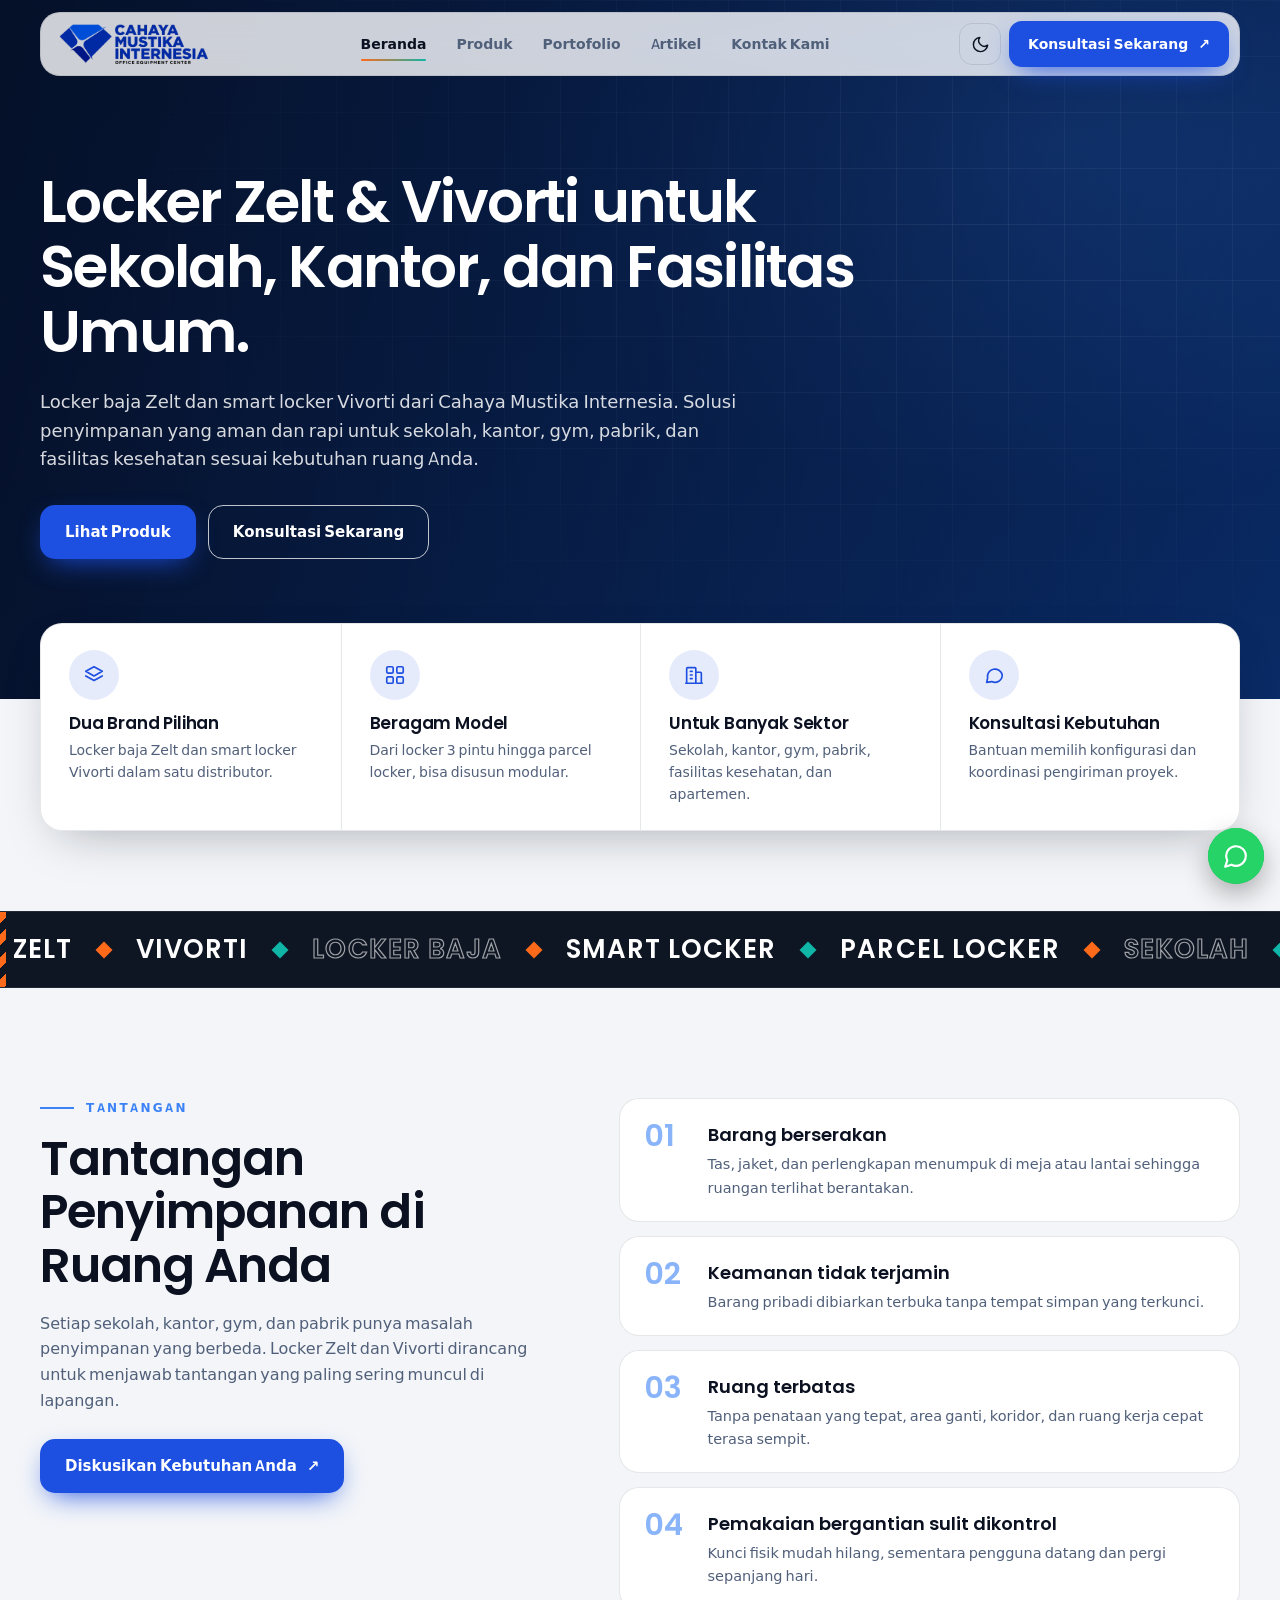
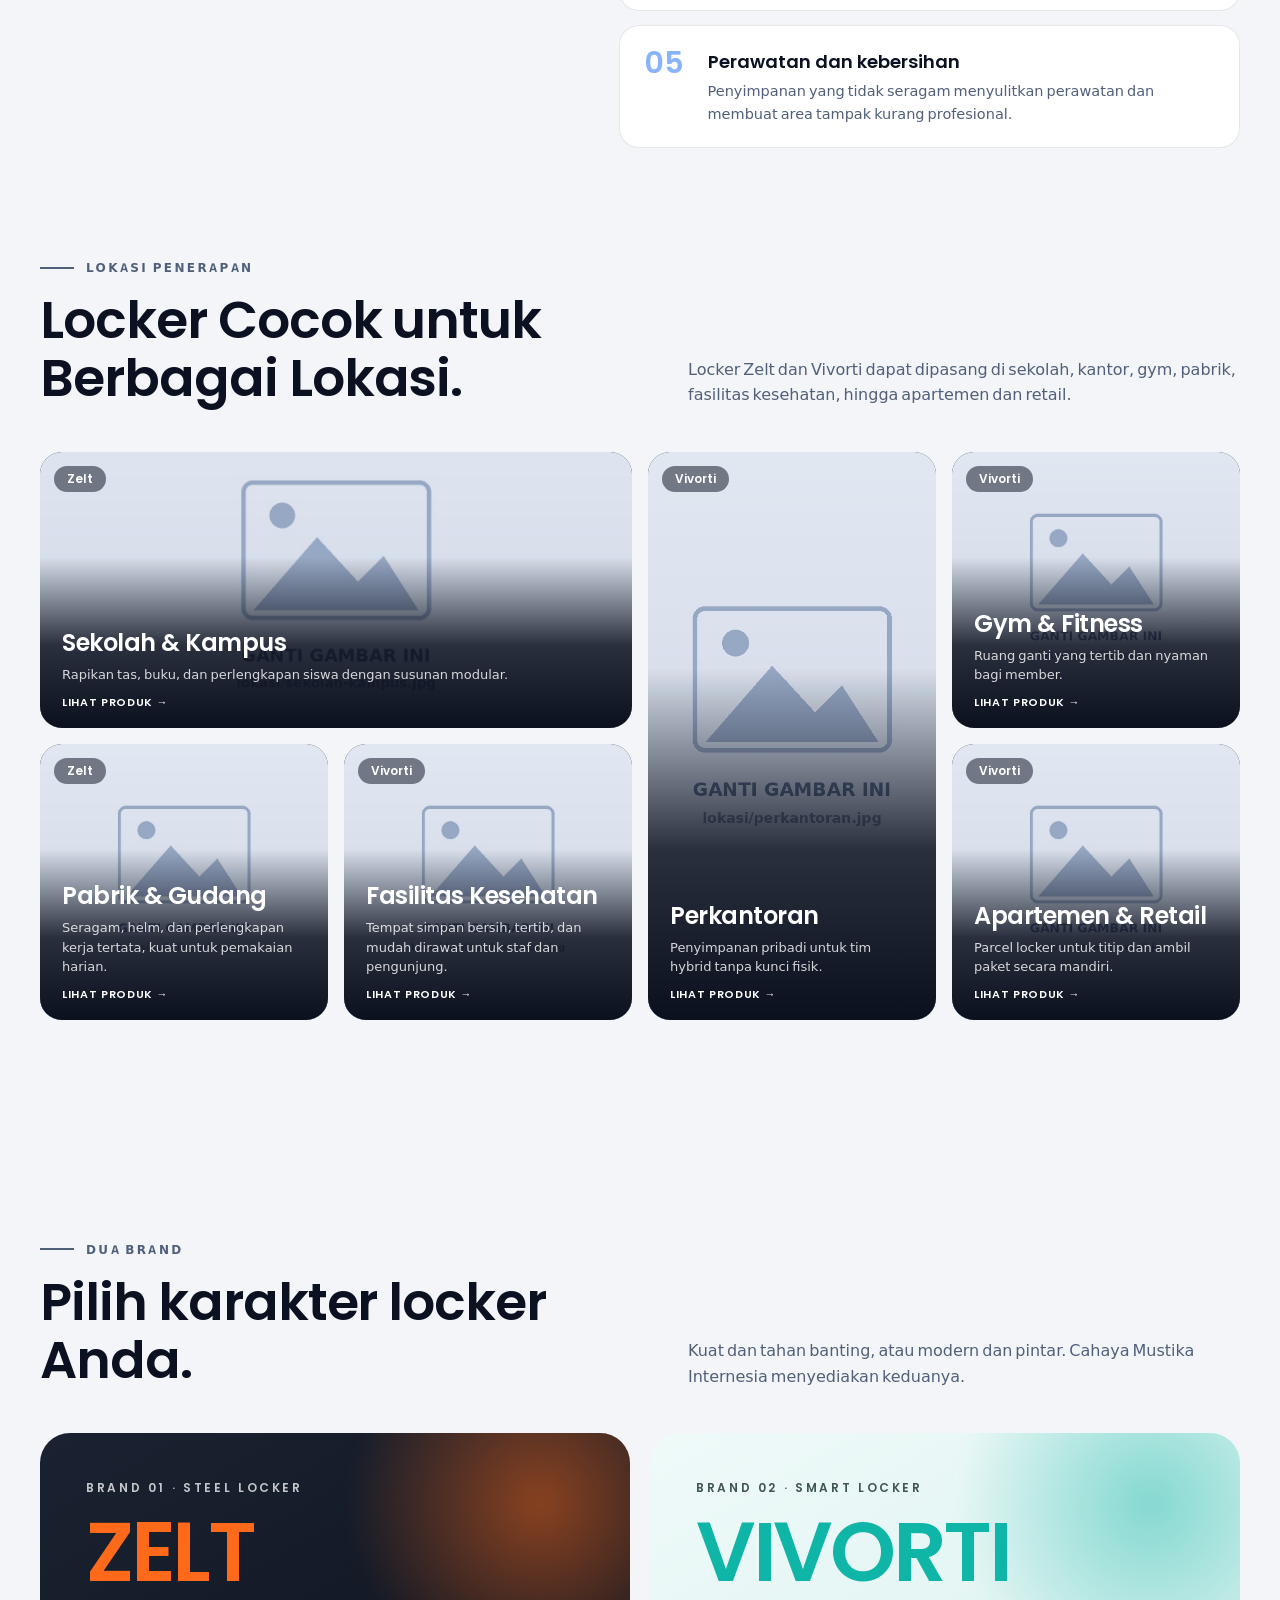
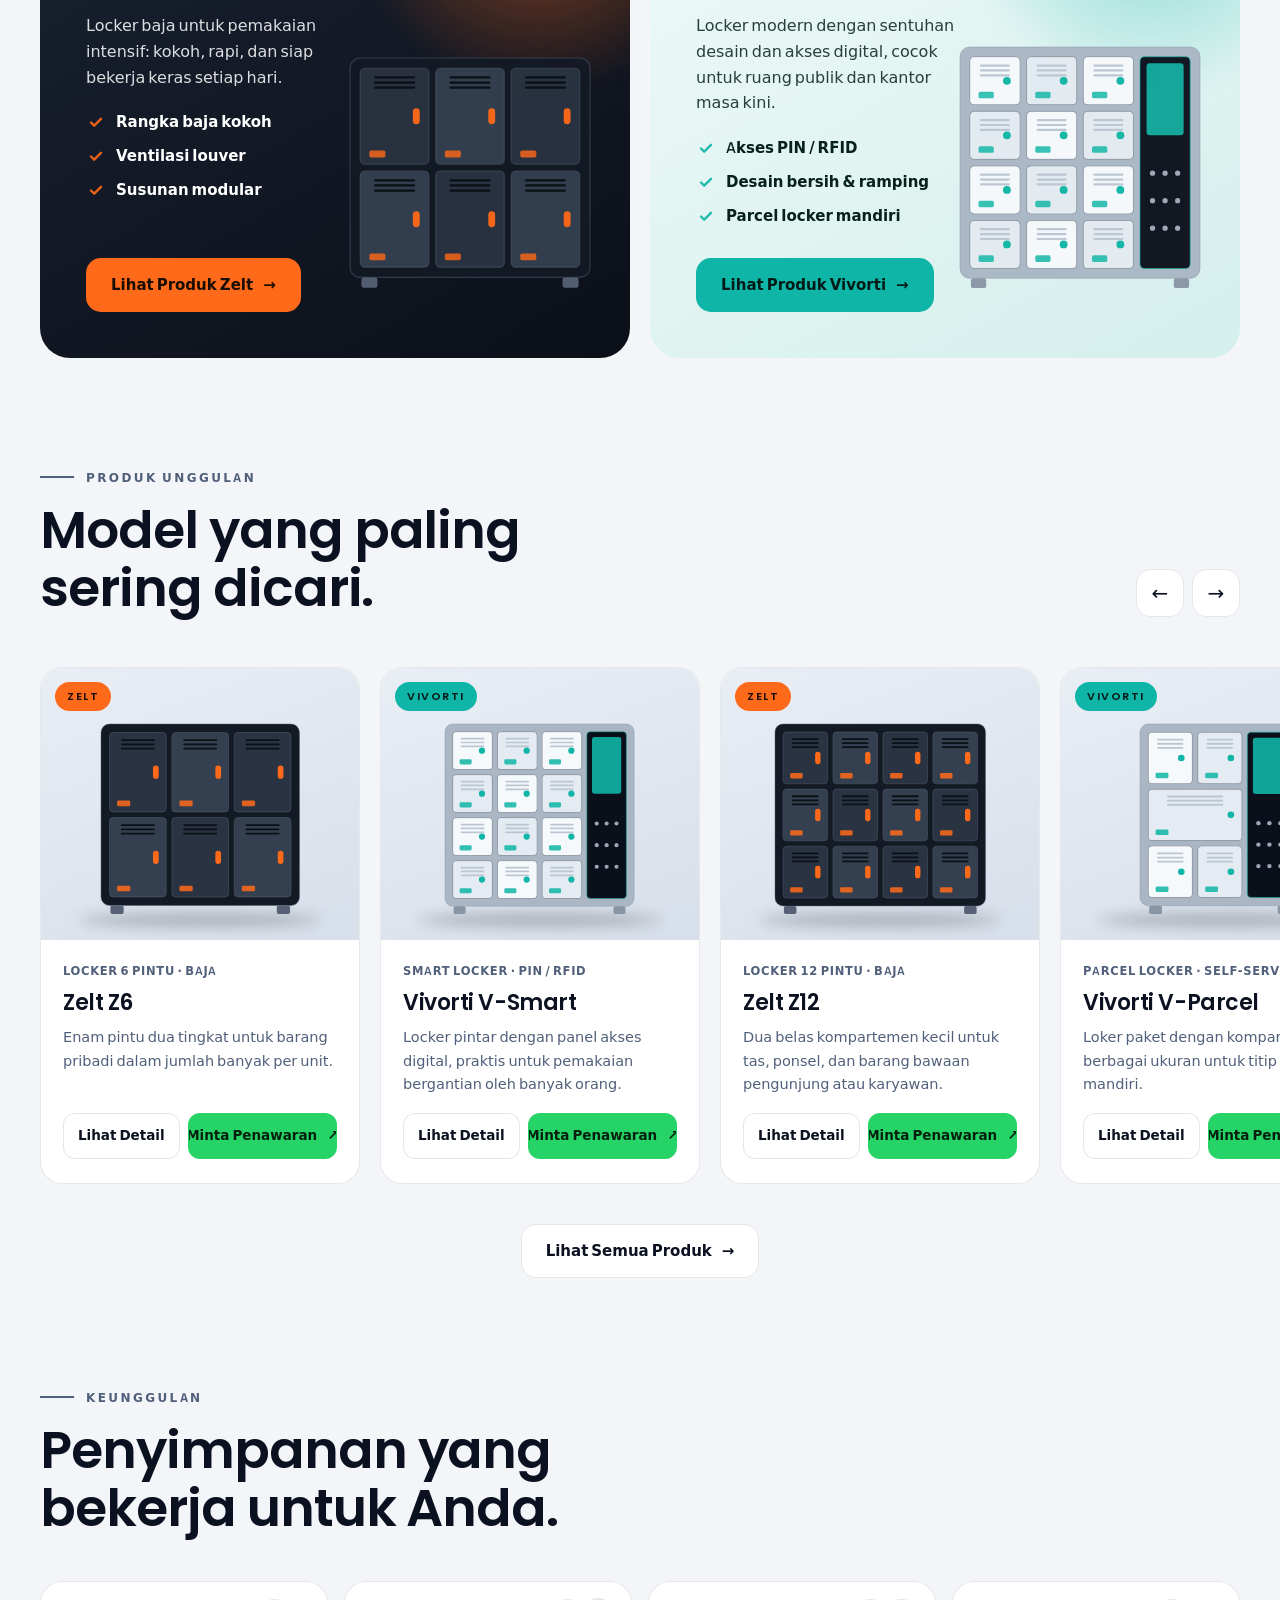
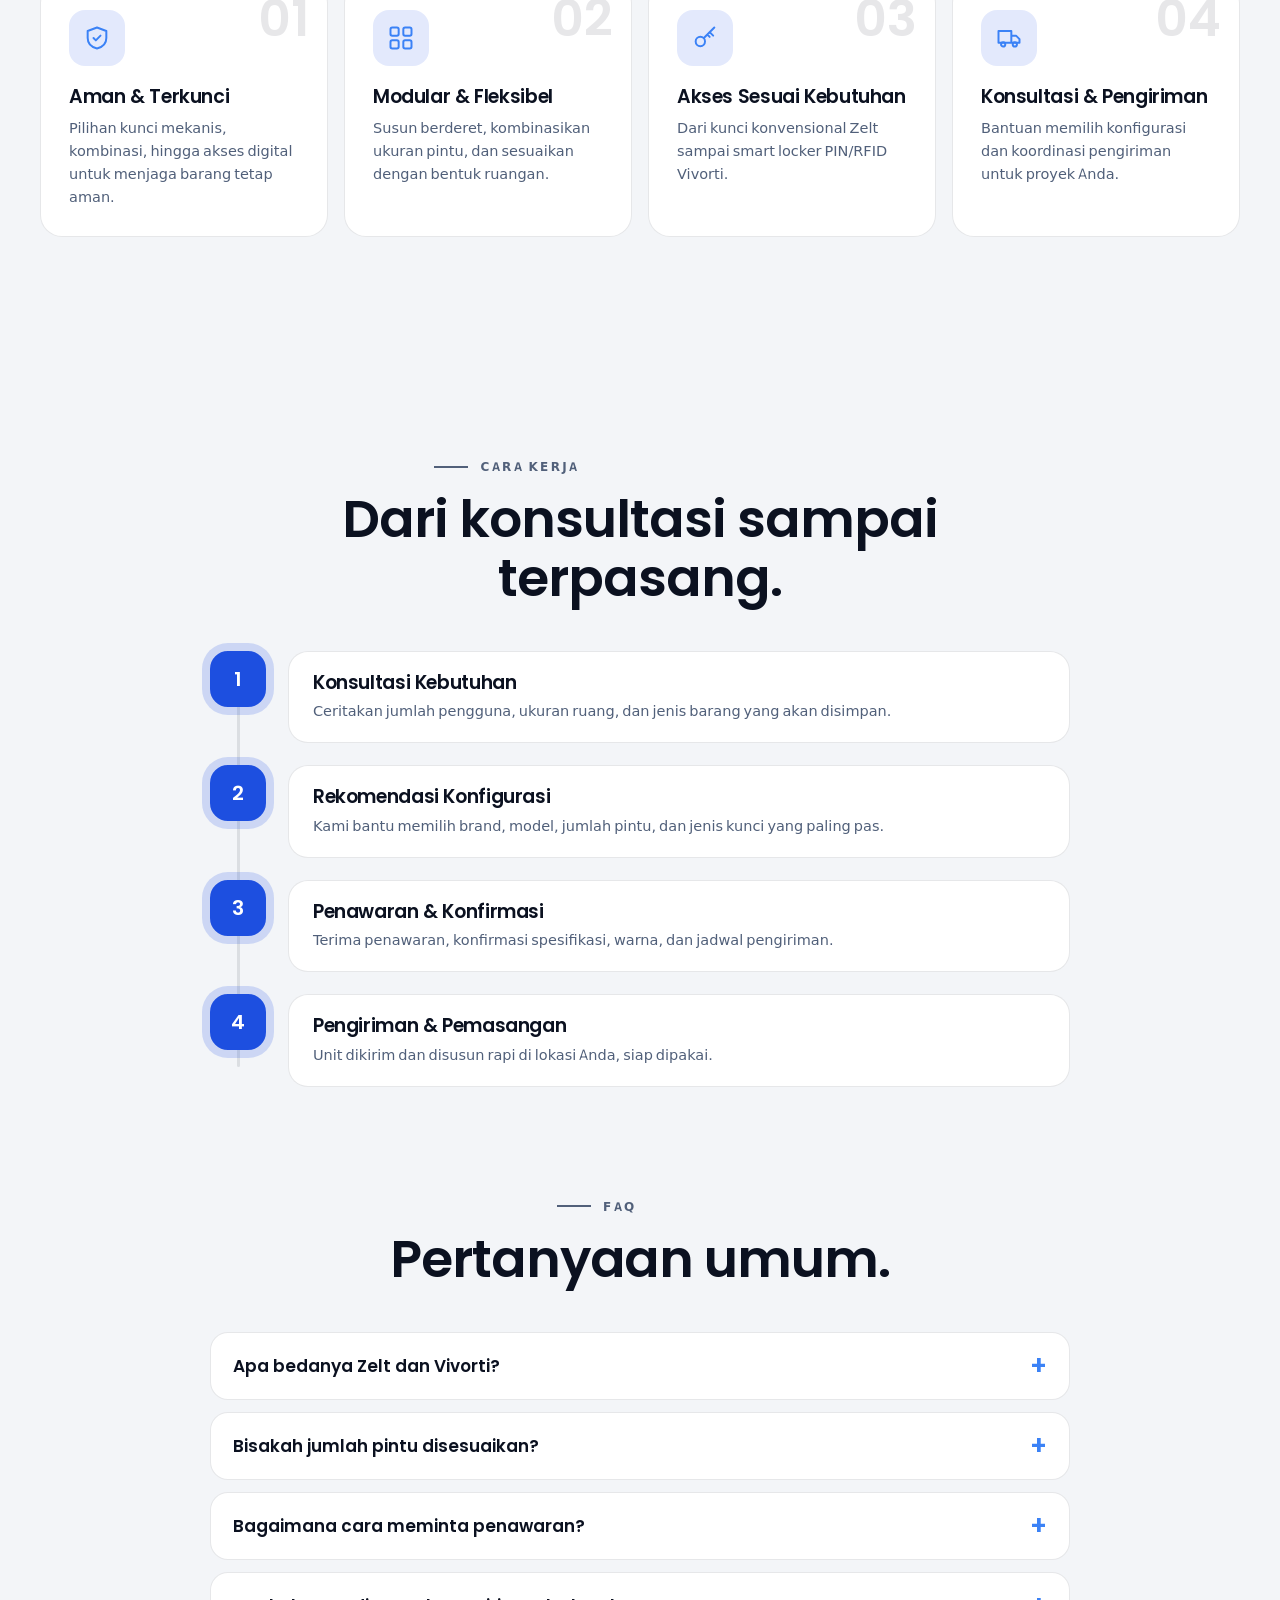
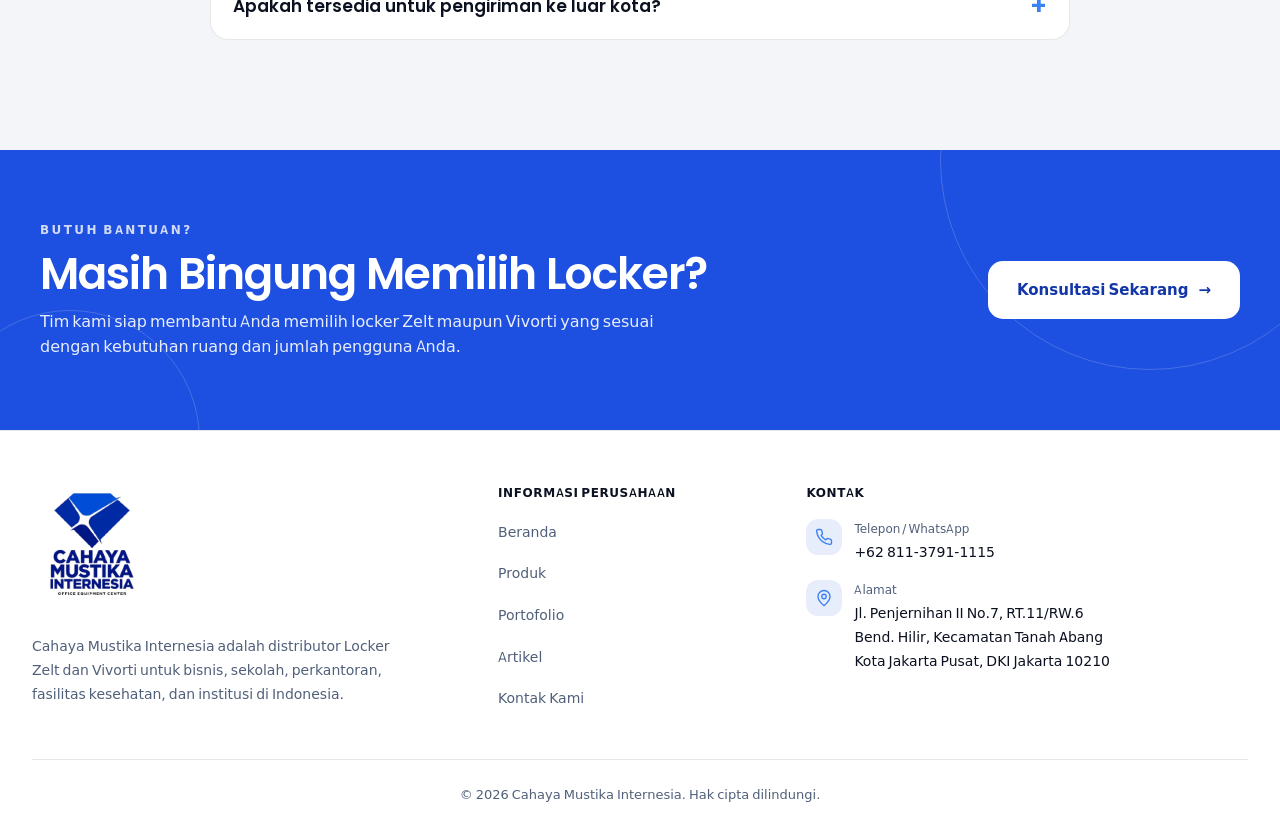
==== index.html @ ae7a49f5 "Upload website Cahaya Mustika Locker" ====
<!doctype html>
<html lang="id" data-theme="light">
<head>
<meta charset="utf-8">
<meta name="viewport" content="width=device-width,initial-scale=1">
<title>Cahaya Mustika Internesia | Locker Zelt & Vivorti</title>
<meta name="description" content="Distributor locker Zelt dan Vivorti: locker baja, smart locker, dan parcel locker untuk sekolah, kantor, gym, pabrik, dan fasilitas kesehatan.">
<meta property="og:title" content="Cahaya Mustika Internesia | Locker Zelt & Vivorti"><meta property="og:description" content="Distributor locker Zelt dan Vivorti: locker baja, smart locker, dan parcel locker untuk sekolah, kantor, gym, pabrik, dan fasilitas kesehatan."><meta property="og:image" content="assets/images/logo-footer.webp">
<link rel="icon" href="assets/images/icon.webp" type="image/webp">
<script>(function(){var d=document.documentElement;d.classList.add("js");try{var t=localStorage.getItem("theme");if(t==="dark")d.dataset.theme="dark"}catch(e){}})()</script>
<link rel="stylesheet" href="assets/css/locker.css">
<script defer src="assets/js/locker.js"></script>
</head>
<body>
<div class="prog" aria-hidden="true"></div>
<div class="cover" aria-hidden="true"><div class="cover-in"><img class="theme-logo-light" src="assets/images/logo-footer.webp" width="320" height="320" alt=""><img class="theme-logo-dark" src="assets/images/logo-footer-dark.webp" width="320" height="320" alt=""><span class="cover-bar"><i></i></span><small>Locker</small></div></div>
<a class="skip" href="#main">Lompat ke konten</a>
<header class="hdr" id="hdr">
 <div class="hdr-in">
  <a class="logo" href="index.html" aria-label="Cahaya Mustika Internesia"><img class="l-light" src="assets/images/logo-cahaya-mustika.webp" width="800" height="215" alt="Cahaya Mustika Internesia"><img class="l-dark" src="assets/images/putih-logo.webp" width="800" height="215" alt="Cahaya Mustika Internesia"></a>
  <nav class="nav" aria-label="Navigasi utama"><a href="index.html" aria-current=page>Beranda</a><a href="pages/produk.html">Produk</a><a href="pages/portofolio.html">Portofolio</a><a href="pages/artikel.html">Artikel</a><a href="pages/kontak.html">Kontak Kami</a></nav>
  <div class="hdr-act">
   <button class="theme" id="theme" type="button" aria-label="Ganti tema"><svg class="moon" viewBox="0 0 24 24" fill="none" stroke="currentColor" stroke-width="1.8" stroke-linecap="round" stroke-linejoin="round"><path d="M21 12.8A9 9 0 1111.2 3a7 7 0 009.8 9.8z"/></svg><svg class="sun" viewBox="0 0 24 24" fill="none" stroke="currentColor" stroke-width="1.8" stroke-linecap="round" stroke-linejoin="round"><circle cx="12" cy="12" r="4"/><path d="M12 2v2M12 20v2M4.9 4.9l1.4 1.4M17.7 17.7l1.4 1.4M2 12h2M20 12h2M4.9 19.1l1.4-1.4M17.7 6.3l1.4-1.4"/></svg></button>
   <a class="btn btn-primary btn-sm" href="https://wa.me/6281137911115?text=Halo%20Cahaya%20Mustika%20Internesia%2C%20saya%20ingin%20konsultasi%20mengenai%20locker." target="_blank" rel="noopener noreferrer">Konsultasi Sekarang <span class="arr">↗</span></a>
   <button class="burger" id="burger" type="button" aria-label="Menu" aria-expanded="false" aria-controls="mnav"><span></span><span></span></button>
  </div>
 </div>
 <nav class="mnav" id="mnav" aria-label="Navigasi seluler"><a href="index.html" aria-current=page>Beranda</a><a href="pages/produk.html">Produk</a><a href="pages/portofolio.html">Portofolio</a><a href="pages/artikel.html">Artikel</a><a href="pages/kontak.html">Kontak Kami</a></nav>
</header>
<main id="main">

<section class="hx"><div class="wrap hx-grid">
 <div class="hx-copy">
  <h1 class="rv">Locker Zelt &amp; Vivorti untuk Sekolah, Kantor, dan Fasilitas Umum.</h1>
  <p class="hx-lead rv" style="--d:.1s">Locker baja Zelt dan smart locker Vivorti dari Cahaya Mustika Internesia. Solusi penyimpanan yang aman dan rapi untuk sekolah, kantor, gym, pabrik, dan fasilitas kesehatan sesuai kebutuhan ruang Anda.</p>
  <div class="hx-cta rv" style="--d:.2s"><a class="btn btn-primary" href="pages/produk.html">Lihat Produk</a><a class="btn btn-ghost" href="https://wa.me/6281137911115?text=Halo%20Cahaya%20Mustika%20Internesia%2C%20saya%20ingin%20konsultasi%20mengenai%20locker." target="_blank" rel="noopener noreferrer">Konsultasi Sekarang</a></div>
 </div>
 </div></section>
<section class="hx-feat" aria-label="Keunggulan singkat"><div class="wrap"><div class="hx-card"><div class="hx-f rv" style="--d:0.00s"><span class="hx-ic"><svg viewBox="0 0 24 24" aria-hidden="true" fill="none" stroke="currentColor" stroke-width="1.8" stroke-linecap="round" stroke-linejoin="round"><path d="M12 3l9 5-9 5-9-5z"/><path d="M3 13l9 5 9-5"/></svg></span><div><h3>Dua Brand Pilihan</h3><p>Locker baja Zelt dan smart locker Vivorti dalam satu distributor.</p></div></div><div class="hx-f rv" style="--d:0.07s"><span class="hx-ic"><svg viewBox="0 0 24 24" aria-hidden="true" fill="none" stroke="currentColor" stroke-width="1.8" stroke-linecap="round" stroke-linejoin="round"><rect x="3" y="3" width="7" height="7" rx="1.5"/><rect x="14" y="3" width="7" height="7" rx="1.5"/><rect x="3" y="14" width="7" height="7" rx="1.5"/><rect x="14" y="14" width="7" height="7" rx="1.5"/></svg></span><div><h3>Beragam Model</h3><p>Dari locker 3 pintu hingga parcel locker, bisa disusun modular.</p></div></div><div class="hx-f rv" style="--d:0.14s"><span class="hx-ic"><svg viewBox="0 0 24 24" aria-hidden="true" fill="none" stroke="currentColor" stroke-width="1.8" stroke-linecap="round" stroke-linejoin="round"><path d="M4 21V5a1 1 0 011-1h8a1 1 0 011 1v16M14 9h5a1 1 0 011 1v11M3 21h18M8 8h2M8 12h2M8 16h2"/></svg></span><div><h3>Untuk Banyak Sektor</h3><p>Sekolah, kantor, gym, pabrik, fasilitas kesehatan, dan apartemen.</p></div></div><div class="hx-f rv" style="--d:0.21s"><span class="hx-ic"><svg viewBox="0 0 24 24" aria-hidden="true" fill="none" stroke="currentColor" stroke-width="1.8" stroke-linecap="round" stroke-linejoin="round"><path d="M21 12a8 8 0 01-11.5 7.2L4 20l1-4.5A8 8 0 1121 12z"/></svg></span><div><h3>Konsultasi Kebutuhan</h3><p>Bantuan memilih konfigurasi dan koordinasi pengiriman proyek.</p></div></div></div></div></section>

<div class="marq" aria-hidden="true"><div class="marq-track"><span class="">Zelt</span><span class="">Vivorti</span><span class="o">Locker Baja</span><span class="">Smart Locker</span><span class="">Parcel Locker</span><span class="o">Sekolah</span><span class="">Perkantoran</span><span class="">Gym</span><span class="o">Pabrik</span><span class="">Zelt</span><span class="">Vivorti</span><span class="o">Locker Baja</span><span class="">Smart Locker</span><span class="">Parcel Locker</span><span class="o">Sekolah</span><span class="">Perkantoran</span><span class="">Gym</span><span class="o">Pabrik</span></div></div>

<section class="sec chal"><div class="wrap chal-grid"><div class="chal-l"><p class="eyebrow rv">Tantangan</p><h2 class="rv" style="--d:.08s">Tantangan Penyimpanan di Ruang Anda</h2><p class="rv" style="--d:.16s">Setiap sekolah, kantor, gym, dan pabrik punya masalah penyimpanan yang berbeda. Locker Zelt dan Vivorti dirancang untuk menjawab tantangan yang paling sering muncul di lapangan.</p><a class="btn btn-primary rv" style="--d:.24s;margin-top:26px" href="https://wa.me/6281137911115?text=Halo%20Cahaya%20Mustika%20Internesia%2C%20saya%20ingin%20konsultasi%20solusi%20penyimpanan%20locker." target="_blank" rel="noopener noreferrer">Diskusikan Kebutuhan Anda <span class="arr">↗</span></a></div><ul class="chal-list"><li class="rv" style="--d:0.00s"><span class="cn">01</span><div><b>Barang berserakan</b><p>Tas, jaket, dan perlengkapan menumpuk di meja atau lantai sehingga ruangan terlihat berantakan.</p></div></li><li class="rv" style="--d:0.07s"><span class="cn">02</span><div><b>Keamanan tidak terjamin</b><p>Barang pribadi dibiarkan terbuka tanpa tempat simpan yang terkunci.</p></div></li><li class="rv" style="--d:0.14s"><span class="cn">03</span><div><b>Ruang terbatas</b><p>Tanpa penataan yang tepat, area ganti, koridor, dan ruang kerja cepat terasa sempit.</p></div></li><li class="rv" style="--d:0.21s"><span class="cn">04</span><div><b>Pemakaian bergantian sulit dikontrol</b><p>Kunci fisik mudah hilang, sementara pengguna datang dan pergi sepanjang hari.</p></div></li><li class="rv" style="--d:0.28s"><span class="cn">05</span><div><b>Perawatan dan kebersihan</b><p>Penyimpanan yang tidak seragam menyulitkan perawatan dan membuat area tampak kurang profesional.</p></div></li></ul></div></section>

<section class="sec" style="padding-top:0"><div class="wrap"><div class="sec-h"><div><p class="eyebrow rv">Lokasi Penerapan</p><h2 class="rv" style="--d:.08s">Locker Cocok untuk Berbagai Lokasi.</h2></div><p class="rv" style="--d:.16s">Locker Zelt dan Vivorti dapat dipasang di sekolah, kantor, gym, pabrik, fasilitas kesehatan, hingga apartemen dan retail.</p></div><div class="loc-grid"><a class="loc z rv" style="--d:0.00s" href="pages/produk.html?brand=zelt"><img class="loc-img" src="assets/images/lokasi/sekolah-kampus.jpg" alt="Sekolah &amp; Kampus" width="1200" height="800" loading="lazy"><span class="loc-tag">Zelt</span><div class="loc-body"><h3>Sekolah &amp; Kampus</h3><p>Rapikan tas, buku, dan perlengkapan siswa dengan susunan modular.</p><span class="loc-more">Lihat produk <span class="arr">→</span></span></div></a><a class="loc v rv" style="--d:0.06s" href="pages/produk.html?brand=viv"><img class="loc-img" src="assets/images/lokasi/perkantoran.jpg" alt="Perkantoran" width="800" height="1100" loading="lazy"><span class="loc-tag">Vivorti</span><div class="loc-body"><h3>Perkantoran</h3><p>Penyimpanan pribadi untuk tim hybrid tanpa kunci fisik.</p><span class="loc-more">Lihat produk <span class="arr">→</span></span></div></a><a class="loc v rv" style="--d:0.12s" href="pages/produk.html?brand=viv"><img class="loc-img" src="assets/images/lokasi/gym-fitness.jpg" alt="Gym &amp; Fitness" width="1200" height="800" loading="lazy"><span class="loc-tag">Vivorti</span><div class="loc-body"><h3>Gym &amp; Fitness</h3><p>Ruang ganti yang tertib dan nyaman bagi member.</p><span class="loc-more">Lihat produk <span class="arr">→</span></span></div></a><a class="loc z rv" style="--d:0.18s" href="pages/produk.html?brand=zelt"><img class="loc-img" src="assets/images/lokasi/pabrik-gudang.jpg" alt="Pabrik &amp; Gudang" width="1200" height="800" loading="lazy"><span class="loc-tag">Zelt</span><div class="loc-body"><h3>Pabrik &amp; Gudang</h3><p>Seragam, helm, dan perlengkapan kerja tertata, kuat untuk pemakaian harian.</p><span class="loc-more">Lihat produk <span class="arr">→</span></span></div></a><a class="loc v rv" style="--d:0.24s" href="pages/produk.html?brand=viv"><img class="loc-img" src="assets/images/lokasi/fasilitas-kesehatan.jpg" alt="Fasilitas Kesehatan" width="1200" height="800" loading="lazy"><span class="loc-tag">Vivorti</span><div class="loc-body"><h3>Fasilitas Kesehatan</h3><p>Tempat simpan bersih, tertib, dan mudah dirawat untuk staf dan pengunjung.</p><span class="loc-more">Lihat produk <span class="arr">→</span></span></div></a><a class="loc v rv" style="--d:0.30s" href="pages/produk.html?brand=viv"><img class="loc-img" src="assets/images/lokasi/apartemen-retail.jpg" alt="Apartemen &amp; Retail" width="1200" height="800" loading="lazy"><span class="loc-tag">Vivorti</span><div class="loc-body"><h3>Apartemen &amp; Retail</h3><p>Parcel locker untuk titip dan ambil paket secara mandiri.</p><span class="loc-more">Lihat produk <span class="arr">→</span></span></div></a></div></div></section>

<section class="sec"><div class="wrap">
 <div class="sec-h"><div><p class="eyebrow rv">Dua Brand</p><h2 class="rv" style="--d:.08s">Pilih karakter locker Anda.</h2></div><p class="rv" style="--d:.16s">Kuat dan tahan banting, atau modern dan pintar. Cahaya Mustika Internesia menyediakan keduanya.</p></div>
 <div class="duel">
  <article class="bp z rv l"><div><p class="tag">Brand 01 · Steel Locker</p><h3>ZELT</h3><p>Locker baja untuk pemakaian intensif: kokoh, rapi, dan siap bekerja keras setiap hari.</p><ul><li>Rangka baja kokoh</li><li>Ventilasi louver</li><li>Susunan modular</li></ul></div><div class="bp-art art"><svg viewBox="0 0 210 201" xmlns="http://www.w3.org/2000/svg" role="img" aria-label="Ilustrasi locker zelt"><rect x="0" y="0" width="210" height="192" rx="9" fill="#141a24" stroke="#566176" stroke-opacity=".5"/><rect x="10" y="192" width="14" height="9" rx="2" fill="#566176"/><rect x="186" y="192" width="14" height="9" rx="2" fill="#566176"/><rect x="9" y="9" width="60" height="84" rx="4" fill="#06090f"/><rect x="13" y="46.800000000000004" width="52" height="2" fill="#1c2638"/><rect x="75" y="9" width="60" height="84" rx="4" fill="#06090f"/><rect x="79" y="46.800000000000004" width="52" height="2" fill="#1c2638"/><rect x="141" y="9" width="60" height="84" rx="4" fill="#06090f"/><rect x="145" y="46.800000000000004" width="52" height="2" fill="#1c2638"/><rect x="9" y="99" width="60" height="84" rx="4" fill="#06090f"/><rect x="13" y="136.8" width="52" height="2" fill="#1c2638"/><rect x="75" y="99" width="60" height="84" rx="4" fill="#06090f"/><rect x="79" y="136.8" width="52" height="2" fill="#1c2638"/><rect x="141" y="99" width="60" height="84" rx="4" fill="#06090f"/><rect x="145" y="136.8" width="52" height="2" fill="#1c2638"/><g class="dr" style="transition-delay:0.00s"><rect x="9" y="9" width="60" height="84" rx="4" fill="#2a3341" stroke="#566176" stroke-opacity=".55"/><rect x="21.0" y="16.0" width="36.0" height="2" rx="1" fill="#0b0f16"/><rect x="21.0" y="20.5" width="36.0" height="2" rx="1" fill="#0b0f16"/><rect x="21.0" y="25.0" width="36.0" height="2" rx="1" fill="#0b0f16"/><rect x="55.0" y="44.0" width="6" height="14" rx="3" fill="#ff6a1a"/><rect x="17.0" y="81.0" width="14" height="6" rx="1.5" fill="#ff6a1a" opacity=".85"/></g><g class="dr" style="transition-delay:0.05s"><rect x="75" y="9" width="60" height="84" rx="4" fill="#34404f" stroke="#566176" stroke-opacity=".55"/><rect x="87.0" y="16.0" width="36.0" height="2" rx="1" fill="#0b0f16"/><rect x="87.0" y="20.5" width="36.0" height="2" rx="1" fill="#0b0f16"/><rect x="87.0" y="25.0" width="36.0" height="2" rx="1" fill="#0b0f16"/><rect x="121.0" y="44.0" width="6" height="14" rx="3" fill="#ff6a1a"/><rect x="83.0" y="81.0" width="14" height="6" rx="1.5" fill="#ff6a1a" opacity=".85"/></g><g class="dr" style="transition-delay:0.10s"><rect x="141" y="9" width="60" height="84" rx="4" fill="#2a3341" stroke="#566176" stroke-opacity=".55"/><rect x="153.0" y="16.0" width="36.0" height="2" rx="1" fill="#0b0f16"/><rect x="153.0" y="20.5" width="36.0" height="2" rx="1" fill="#0b0f16"/><rect x="153.0" y="25.0" width="36.0" height="2" rx="1" fill="#0b0f16"/><rect x="187.0" y="44.0" width="6" height="14" rx="3" fill="#ff6a1a"/><rect x="149.0" y="81.0" width="14" height="6" rx="1.5" fill="#ff6a1a" opacity=".85"/></g><g class="dr" style="transition-delay:0.15s"><rect x="9" y="99" width="60" height="84" rx="4" fill="#34404f" stroke="#566176" stroke-opacity=".55"/><rect x="21.0" y="106.0" width="36.0" height="2" rx="1" fill="#0b0f16"/><rect x="21.0" y="110.5" width="36.0" height="2" rx="1" fill="#0b0f16"/><rect x="21.0" y="115.0" width="36.0" height="2" rx="1" fill="#0b0f16"/><rect x="55.0" y="134.0" width="6" height="14" rx="3" fill="#ff6a1a"/><rect x="17.0" y="171.0" width="14" height="6" rx="1.5" fill="#ff6a1a" opacity=".85"/></g><g class="dr" style="transition-delay:0.20s"><rect x="75" y="99" width="60" height="84" rx="4" fill="#2a3341" stroke="#566176" stroke-opacity=".55"/><rect x="87.0" y="106.0" width="36.0" height="2" rx="1" fill="#0b0f16"/><rect x="87.0" y="110.5" width="36.0" height="2" rx="1" fill="#0b0f16"/><rect x="87.0" y="115.0" width="36.0" height="2" rx="1" fill="#0b0f16"/><rect x="121.0" y="134.0" width="6" height="14" rx="3" fill="#ff6a1a"/><rect x="83.0" y="171.0" width="14" height="6" rx="1.5" fill="#ff6a1a" opacity=".85"/></g><g class="dr" style="transition-delay:0.00s"><rect x="141" y="99" width="60" height="84" rx="4" fill="#34404f" stroke="#566176" stroke-opacity=".55"/><rect x="153.0" y="106.0" width="36.0" height="2" rx="1" fill="#0b0f16"/><rect x="153.0" y="110.5" width="36.0" height="2" rx="1" fill="#0b0f16"/><rect x="153.0" y="115.0" width="36.0" height="2" rx="1" fill="#0b0f16"/><rect x="187.0" y="134.0" width="6" height="14" rx="3" fill="#ff6a1a"/><rect x="149.0" y="171.0" width="14" height="6" rx="1.5" fill="#ff6a1a" opacity=".85"/></g></svg></div><a class="btn" href="pages/produk.html?brand=zelt">Lihat Produk Zelt <span class="arr">→</span></a></article>
  <article class="bp v rv r"><div><p class="tag">Brand 02 · Smart Locker</p><h3>VIVORTI</h3><p>Locker modern dengan sentuhan desain dan akses digital, cocok untuk ruang publik dan kantor masa kini.</p><ul><li>Akses PIN / RFID</li><li>Desain bersih &amp; ramping</li><li>Parcel locker mandiri</li></ul></div><div class="bp-art art"><svg viewBox="0 0 220 221" xmlns="http://www.w3.org/2000/svg" role="img" aria-label="Ilustrasi locker viv"><rect x="0" y="0" width="220" height="212" rx="9" fill="#aab6c4" stroke="#8895a5" stroke-opacity=".5"/><rect x="10" y="212" width="14" height="9" rx="2" fill="#8895a5"/><rect x="196" y="212" width="14" height="9" rx="2" fill="#8895a5"/><rect x="9" y="9" width="46" height="44" rx="4" fill="#06090f"/><rect x="13" y="28.8" width="38" height="2" fill="#1c2638"/><rect x="61" y="9" width="46" height="44" rx="4" fill="#06090f"/><rect x="65" y="28.8" width="38" height="2" fill="#1c2638"/><rect x="113" y="9" width="46" height="44" rx="4" fill="#06090f"/><rect x="117" y="28.8" width="38" height="2" fill="#1c2638"/><rect x="9" y="59" width="46" height="44" rx="4" fill="#06090f"/><rect x="13" y="78.8" width="38" height="2" fill="#1c2638"/><rect x="61" y="59" width="46" height="44" rx="4" fill="#06090f"/><rect x="65" y="78.8" width="38" height="2" fill="#1c2638"/><rect x="113" y="59" width="46" height="44" rx="4" fill="#06090f"/><rect x="117" y="78.8" width="38" height="2" fill="#1c2638"/><rect x="9" y="109" width="46" height="44" rx="4" fill="#06090f"/><rect x="13" y="128.8" width="38" height="2" fill="#1c2638"/><rect x="61" y="109" width="46" height="44" rx="4" fill="#06090f"/><rect x="65" y="128.8" width="38" height="2" fill="#1c2638"/><rect x="113" y="109" width="46" height="44" rx="4" fill="#06090f"/><rect x="117" y="128.8" width="38" height="2" fill="#1c2638"/><rect x="9" y="159" width="46" height="44" rx="4" fill="#06090f"/><rect x="13" y="178.8" width="38" height="2" fill="#1c2638"/><rect x="61" y="159" width="46" height="44" rx="4" fill="#06090f"/><rect x="65" y="178.8" width="38" height="2" fill="#1c2638"/><rect x="113" y="159" width="46" height="44" rx="4" fill="#06090f"/><rect x="117" y="178.8" width="38" height="2" fill="#1c2638"/><g class="dr" style="transition-delay:0.00s"><rect x="9" y="9" width="46" height="44" rx="4" fill="#f6f9fc" stroke="#8895a5" stroke-opacity=".55"/><rect x="18.2" y="16.0" width="27.6" height="2" rx="1" fill="#bcc6d2"/><rect x="18.2" y="20.5" width="27.6" height="2" rx="1" fill="#bcc6d2"/><rect x="18.2" y="25.0" width="27.6" height="2" rx="1" fill="#bcc6d2"/><circle cx="43.0" cy="31.0" r="3.6" fill="#0fb5a6"/><rect x="17.0" y="41.0" width="14" height="6" rx="1.5" fill="#0fb5a6" opacity=".85"/></g><g class="dr" style="transition-delay:0.05s"><rect x="61" y="9" width="46" height="44" rx="4" fill="#e4ebf2" stroke="#8895a5" stroke-opacity=".55"/><rect x="70.2" y="16.0" width="27.6" height="2" rx="1" fill="#bcc6d2"/><rect x="70.2" y="20.5" width="27.6" height="2" rx="1" fill="#bcc6d2"/><rect x="70.2" y="25.0" width="27.6" height="2" rx="1" fill="#bcc6d2"/><circle cx="95.0" cy="31.0" r="3.6" fill="#0fb5a6"/><rect x="69.0" y="41.0" width="14" height="6" rx="1.5" fill="#0fb5a6" opacity=".85"/></g><g class="dr" style="transition-delay:0.10s"><rect x="113" y="9" width="46" height="44" rx="4" fill="#f6f9fc" stroke="#8895a5" stroke-opacity=".55"/><rect x="122.2" y="16.0" width="27.6" height="2" rx="1" fill="#bcc6d2"/><rect x="122.2" y="20.5" width="27.6" height="2" rx="1" fill="#bcc6d2"/><rect x="122.2" y="25.0" width="27.6" height="2" rx="1" fill="#bcc6d2"/><circle cx="147.0" cy="31.0" r="3.6" fill="#0fb5a6"/><rect x="121.0" y="41.0" width="14" height="6" rx="1.5" fill="#0fb5a6" opacity=".85"/></g><g class="dr" style="transition-delay:0.15s"><rect x="9" y="59" width="46" height="44" rx="4" fill="#e4ebf2" stroke="#8895a5" stroke-opacity=".55"/><rect x="18.2" y="66.0" width="27.6" height="2" rx="1" fill="#bcc6d2"/><rect x="18.2" y="70.5" width="27.6" height="2" rx="1" fill="#bcc6d2"/><rect x="18.2" y="75.0" width="27.6" height="2" rx="1" fill="#bcc6d2"/><circle cx="43.0" cy="81.0" r="3.6" fill="#0fb5a6"/><rect x="17.0" y="91.0" width="14" height="6" rx="1.5" fill="#0fb5a6" opacity=".85"/></g><g class="dr" style="transition-delay:0.20s"><rect x="61" y="59" width="46" height="44" rx="4" fill="#f6f9fc" stroke="#8895a5" stroke-opacity=".55"/><rect x="70.2" y="66.0" width="27.6" height="2" rx="1" fill="#bcc6d2"/><rect x="70.2" y="70.5" width="27.6" height="2" rx="1" fill="#bcc6d2"/><rect x="70.2" y="75.0" width="27.6" height="2" rx="1" fill="#bcc6d2"/><circle cx="95.0" cy="81.0" r="3.6" fill="#0fb5a6"/><rect x="69.0" y="91.0" width="14" height="6" rx="1.5" fill="#0fb5a6" opacity=".85"/></g><g class="dr" style="transition-delay:0.00s"><rect x="113" y="59" width="46" height="44" rx="4" fill="#e4ebf2" stroke="#8895a5" stroke-opacity=".55"/><rect x="122.2" y="66.0" width="27.6" height="2" rx="1" fill="#bcc6d2"/><rect x="122.2" y="70.5" width="27.6" height="2" rx="1" fill="#bcc6d2"/><rect x="122.2" y="75.0" width="27.6" height="2" rx="1" fill="#bcc6d2"/><circle cx="147.0" cy="81.0" r="3.6" fill="#0fb5a6"/><rect x="121.0" y="91.0" width="14" height="6" rx="1.5" fill="#0fb5a6" opacity=".85"/></g><g class="dr" style="transition-delay:0.05s"><rect x="9" y="109" width="46" height="44" rx="4" fill="#f6f9fc" stroke="#8895a5" stroke-opacity=".55"/><rect x="18.2" y="116.0" width="27.6" height="2" rx="1" fill="#bcc6d2"/><rect x="18.2" y="120.5" width="27.6" height="2" rx="1" fill="#bcc6d2"/><rect x="18.2" y="125.0" width="27.6" height="2" rx="1" fill="#bcc6d2"/><circle cx="43.0" cy="131.0" r="3.6" fill="#0fb5a6"/><rect x="17.0" y="141.0" width="14" height="6" rx="1.5" fill="#0fb5a6" opacity=".85"/></g><g class="dr" style="transition-delay:0.10s"><rect x="61" y="109" width="46" height="44" rx="4" fill="#e4ebf2" stroke="#8895a5" stroke-opacity=".55"/><rect x="70.2" y="116.0" width="27.6" height="2" rx="1" fill="#bcc6d2"/><rect x="70.2" y="120.5" width="27.6" height="2" rx="1" fill="#bcc6d2"/><rect x="70.2" y="125.0" width="27.6" height="2" rx="1" fill="#bcc6d2"/><circle cx="95.0" cy="131.0" r="3.6" fill="#0fb5a6"/><rect x="69.0" y="141.0" width="14" height="6" rx="1.5" fill="#0fb5a6" opacity=".85"/></g><g class="dr" style="transition-delay:0.15s"><rect x="113" y="109" width="46" height="44" rx="4" fill="#f6f9fc" stroke="#8895a5" stroke-opacity=".55"/><rect x="122.2" y="116.0" width="27.6" height="2" rx="1" fill="#bcc6d2"/><rect x="122.2" y="120.5" width="27.6" height="2" rx="1" fill="#bcc6d2"/><rect x="122.2" y="125.0" width="27.6" height="2" rx="1" fill="#bcc6d2"/><circle cx="147.0" cy="131.0" r="3.6" fill="#0fb5a6"/><rect x="121.0" y="141.0" width="14" height="6" rx="1.5" fill="#0fb5a6" opacity=".85"/></g><g class="dr" style="transition-delay:0.20s"><rect x="9" y="159" width="46" height="44" rx="4" fill="#e4ebf2" stroke="#8895a5" stroke-opacity=".55"/><rect x="18.2" y="166.0" width="27.6" height="2" rx="1" fill="#bcc6d2"/><rect x="18.2" y="170.5" width="27.6" height="2" rx="1" fill="#bcc6d2"/><rect x="18.2" y="175.0" width="27.6" height="2" rx="1" fill="#bcc6d2"/><circle cx="43.0" cy="181.0" r="3.6" fill="#0fb5a6"/><rect x="17.0" y="191.0" width="14" height="6" rx="1.5" fill="#0fb5a6" opacity=".85"/></g><g class="dr" style="transition-delay:0.00s"><rect x="61" y="159" width="46" height="44" rx="4" fill="#f6f9fc" stroke="#8895a5" stroke-opacity=".55"/><rect x="70.2" y="166.0" width="27.6" height="2" rx="1" fill="#bcc6d2"/><rect x="70.2" y="170.5" width="27.6" height="2" rx="1" fill="#bcc6d2"/><rect x="70.2" y="175.0" width="27.6" height="2" rx="1" fill="#bcc6d2"/><circle cx="95.0" cy="181.0" r="3.6" fill="#0fb5a6"/><rect x="69.0" y="191.0" width="14" height="6" rx="1.5" fill="#0fb5a6" opacity=".85"/></g><g class="dr" style="transition-delay:0.05s"><rect x="113" y="159" width="46" height="44" rx="4" fill="#e4ebf2" stroke="#8895a5" stroke-opacity=".55"/><rect x="122.2" y="166.0" width="27.6" height="2" rx="1" fill="#bcc6d2"/><rect x="122.2" y="170.5" width="27.6" height="2" rx="1" fill="#bcc6d2"/><rect x="122.2" y="175.0" width="27.6" height="2" rx="1" fill="#bcc6d2"/><circle cx="147.0" cy="181.0" r="3.6" fill="#0fb5a6"/><rect x="121.0" y="191.0" width="14" height="6" rx="1.5" fill="#0fb5a6" opacity=".85"/></g><rect x="165" y="9" width="46" height="194" rx="4" fill="#0a0f1a" stroke="#0fb5a6" stroke-opacity=".6"/><rect x="171" y="15" width="34" height="66.0" rx="3" fill="#0fb5a6" opacity=".9"/><circle cx="176.5" cy="115.7" r="2.4" fill="#cdd9ea" opacity=".75"/><circle cx="188.0" cy="115.7" r="2.4" fill="#cdd9ea" opacity=".75"/><circle cx="199.5" cy="115.7" r="2.4" fill="#cdd9ea" opacity=".75"/><circle cx="176.5" cy="140.9" r="2.4" fill="#cdd9ea" opacity=".75"/><circle cx="188.0" cy="140.9" r="2.4" fill="#cdd9ea" opacity=".75"/><circle cx="199.5" cy="140.9" r="2.4" fill="#cdd9ea" opacity=".75"/><circle cx="176.5" cy="166.1" r="2.4" fill="#cdd9ea" opacity=".75"/><circle cx="188.0" cy="166.1" r="2.4" fill="#cdd9ea" opacity=".75"/><circle cx="199.5" cy="166.1" r="2.4" fill="#cdd9ea" opacity=".75"/></svg></div><a class="btn" href="pages/produk.html?brand=viv">Lihat Produk Vivorti <span class="arr">→</span></a></article>
 </div>
</div></section>

<section class="sec" style="padding-top:0"><div class="wrap">
 <div class="sec-h"><div><p class="eyebrow rv">Produk Unggulan</p><h2 class="rv" style="--d:.08s">Model yang paling sering dicari.</h2></div><div class="car-nav rv"><button type="button" data-car="-1" aria-label="Sebelumnya">←</button><button type="button" data-car="1" aria-label="Berikutnya">→</button></div></div>
 <div class="car" id="car"><article class="pcard rv" data-brand="zelt" data-name="Zelt Z6" data-tag="Locker 6 Pintu · Baja" data-desc="Enam pintu dua tingkat untuk barang pribadi dalam jumlah banyak per unit." data-feat="Dua tingkat, tiga kolom|Efisien untuk ruang ganti dan area staf|Pilihan kunci mekanis atau gembok|Bisa dikombinasikan dengan unit lain" data-wa="https://wa.me/6281137911115?text=Halo%20Cahaya%20Mustika%20Internesia%2C%20saya%20ingin%20meminta%20penawaran%20untuk%20locker%20Zelt%20Z6%20%28Locker%206%20Pintu%20%C2%B7%20Baja%29.">
  <div class="pcard-art"><span class="badge z">Zelt</span><div class="art"><svg viewBox="0 0 210 201" xmlns="http://www.w3.org/2000/svg" role="img" aria-label="Ilustrasi locker zelt"><rect x="0" y="0" width="210" height="192" rx="9" fill="#141a24" stroke="#566176" stroke-opacity=".5"/><rect x="10" y="192" width="14" height="9" rx="2" fill="#566176"/><rect x="186" y="192" width="14" height="9" rx="2" fill="#566176"/><rect x="9" y="9" width="60" height="84" rx="4" fill="#06090f"/><rect x="13" y="46.800000000000004" width="52" height="2" fill="#1c2638"/><rect x="75" y="9" width="60" height="84" rx="4" fill="#06090f"/><rect x="79" y="46.800000000000004" width="52" height="2" fill="#1c2638"/><rect x="141" y="9" width="60" height="84" rx="4" fill="#06090f"/><rect x="145" y="46.800000000000004" width="52" height="2" fill="#1c2638"/><rect x="9" y="99" width="60" height="84" rx="4" fill="#06090f"/><rect x="13" y="136.8" width="52" height="2" fill="#1c2638"/><rect x="75" y="99" width="60" height="84" rx="4" fill="#06090f"/><rect x="79" y="136.8" width="52" height="2" fill="#1c2638"/><rect x="141" y="99" width="60" height="84" rx="4" fill="#06090f"/><rect x="145" y="136.8" width="52" height="2" fill="#1c2638"/><g class="dr" style="transition-delay:0.00s"><rect x="9" y="9" width="60" height="84" rx="4" fill="#2a3341" stroke="#566176" stroke-opacity=".55"/><rect x="21.0" y="16.0" width="36.0" height="2" rx="1" fill="#0b0f16"/><rect x="21.0" y="20.5" width="36.0" height="2" rx="1" fill="#0b0f16"/><rect x="21.0" y="25.0" width="36.0" height="2" rx="1" fill="#0b0f16"/><rect x="55.0" y="44.0" width="6" height="14" rx="3" fill="#ff6a1a"/><rect x="17.0" y="81.0" width="14" height="6" rx="1.5" fill="#ff6a1a" opacity=".85"/></g><g class="dr" style="transition-delay:0.05s"><rect x="75" y="9" width="60" height="84" rx="4" fill="#34404f" stroke="#566176" stroke-opacity=".55"/><rect x="87.0" y="16.0" width="36.0" height="2" rx="1" fill="#0b0f16"/><rect x="87.0" y="20.5" width="36.0" height="2" rx="1" fill="#0b0f16"/><rect x="87.0" y="25.0" width="36.0" height="2" rx="1" fill="#0b0f16"/><rect x="121.0" y="44.0" width="6" height="14" rx="3" fill="#ff6a1a"/><rect x="83.0" y="81.0" width="14" height="6" rx="1.5" fill="#ff6a1a" opacity=".85"/></g><g class="dr" style="transition-delay:0.10s"><rect x="141" y="9" width="60" height="84" rx="4" fill="#2a3341" stroke="#566176" stroke-opacity=".55"/><rect x="153.0" y="16.0" width="36.0" height="2" rx="1" fill="#0b0f16"/><rect x="153.0" y="20.5" width="36.0" height="2" rx="1" fill="#0b0f16"/><rect x="153.0" y="25.0" width="36.0" height="2" rx="1" fill="#0b0f16"/><rect x="187.0" y="44.0" width="6" height="14" rx="3" fill="#ff6a1a"/><rect x="149.0" y="81.0" width="14" height="6" rx="1.5" fill="#ff6a1a" opacity=".85"/></g><g class="dr" style="transition-delay:0.15s"><rect x="9" y="99" width="60" height="84" rx="4" fill="#34404f" stroke="#566176" stroke-opacity=".55"/><rect x="21.0" y="106.0" width="36.0" height="2" rx="1" fill="#0b0f16"/><rect x="21.0" y="110.5" width="36.0" height="2" rx="1" fill="#0b0f16"/><rect x="21.0" y="115.0" width="36.0" height="2" rx="1" fill="#0b0f16"/><rect x="55.0" y="134.0" width="6" height="14" rx="3" fill="#ff6a1a"/><rect x="17.0" y="171.0" width="14" height="6" rx="1.5" fill="#ff6a1a" opacity=".85"/></g><g class="dr" style="transition-delay:0.20s"><rect x="75" y="99" width="60" height="84" rx="4" fill="#2a3341" stroke="#566176" stroke-opacity=".55"/><rect x="87.0" y="106.0" width="36.0" height="2" rx="1" fill="#0b0f16"/><rect x="87.0" y="110.5" width="36.0" height="2" rx="1" fill="#0b0f16"/><rect x="87.0" y="115.0" width="36.0" height="2" rx="1" fill="#0b0f16"/><rect x="121.0" y="134.0" width="6" height="14" rx="3" fill="#ff6a1a"/><rect x="83.0" y="171.0" width="14" height="6" rx="1.5" fill="#ff6a1a" opacity=".85"/></g><g class="dr" style="transition-delay:0.00s"><rect x="141" y="99" width="60" height="84" rx="4" fill="#34404f" stroke="#566176" stroke-opacity=".55"/><rect x="153.0" y="106.0" width="36.0" height="2" rx="1" fill="#0b0f16"/><rect x="153.0" y="110.5" width="36.0" height="2" rx="1" fill="#0b0f16"/><rect x="153.0" y="115.0" width="36.0" height="2" rx="1" fill="#0b0f16"/><rect x="187.0" y="134.0" width="6" height="14" rx="3" fill="#ff6a1a"/><rect x="149.0" y="171.0" width="14" height="6" rx="1.5" fill="#ff6a1a" opacity=".85"/></g></svg></div></div>
  <div class="pcard-body"><small>Locker 6 Pintu · Baja</small><h3>Zelt Z6</h3><p>Enam pintu dua tingkat untuk barang pribadi dalam jumlah banyak per unit.</p>
  <div class="pcard-act"><button class="btn btn-line" type="button" data-detail>Lihat Detail</button><a class="btn btn-wa" href="https://wa.me/6281137911115?text=Halo%20Cahaya%20Mustika%20Internesia%2C%20saya%20ingin%20meminta%20penawaran%20untuk%20locker%20Zelt%20Z6%20%28Locker%206%20Pintu%20%C2%B7%20Baja%29." target="_blank" rel="noopener noreferrer">Minta Penawaran <span class="arr">↗</span></a></div></div>
</article><article class="pcard rv" data-brand="viv" data-name="Vivorti V-Smart" data-tag="Smart Locker · PIN / RFID" data-desc="Locker pintar dengan panel akses digital, praktis untuk pemakaian bergantian oleh banyak orang." data-feat="Akses digital dengan PIN atau kartu RFID|Panel kontrol terpusat di sisi unit|Pintu bernomor dengan indikator status|Cocok untuk kantor modern, coworking, dan gym" data-wa="https://wa.me/6281137911115?text=Halo%20Cahaya%20Mustika%20Internesia%2C%20saya%20ingin%20meminta%20penawaran%20untuk%20locker%20Vivorti%20V-Smart%20%28Smart%20Locker%20%C2%B7%20PIN%20/%20RFID%29.">
  <div class="pcard-art"><span class="badge v">Vivorti</span><div class="art"><svg viewBox="0 0 220 221" xmlns="http://www.w3.org/2000/svg" role="img" aria-label="Ilustrasi locker viv"><rect x="0" y="0" width="220" height="212" rx="9" fill="#aab6c4" stroke="#8895a5" stroke-opacity=".5"/><rect x="10" y="212" width="14" height="9" rx="2" fill="#8895a5"/><rect x="196" y="212" width="14" height="9" rx="2" fill="#8895a5"/><rect x="9" y="9" width="46" height="44" rx="4" fill="#06090f"/><rect x="13" y="28.8" width="38" height="2" fill="#1c2638"/><rect x="61" y="9" width="46" height="44" rx="4" fill="#06090f"/><rect x="65" y="28.8" width="38" height="2" fill="#1c2638"/><rect x="113" y="9" width="46" height="44" rx="4" fill="#06090f"/><rect x="117" y="28.8" width="38" height="2" fill="#1c2638"/><rect x="9" y="59" width="46" height="44" rx="4" fill="#06090f"/><rect x="13" y="78.8" width="38" height="2" fill="#1c2638"/><rect x="61" y="59" width="46" height="44" rx="4" fill="#06090f"/><rect x="65" y="78.8" width="38" height="2" fill="#1c2638"/><rect x="113" y="59" width="46" height="44" rx="4" fill="#06090f"/><rect x="117" y="78.8" width="38" height="2" fill="#1c2638"/><rect x="9" y="109" width="46" height="44" rx="4" fill="#06090f"/><rect x="13" y="128.8" width="38" height="2" fill="#1c2638"/><rect x="61" y="109" width="46" height="44" rx="4" fill="#06090f"/><rect x="65" y="128.8" width="38" height="2" fill="#1c2638"/><rect x="113" y="109" width="46" height="44" rx="4" fill="#06090f"/><rect x="117" y="128.8" width="38" height="2" fill="#1c2638"/><rect x="9" y="159" width="46" height="44" rx="4" fill="#06090f"/><rect x="13" y="178.8" width="38" height="2" fill="#1c2638"/><rect x="61" y="159" width="46" height="44" rx="4" fill="#06090f"/><rect x="65" y="178.8" width="38" height="2" fill="#1c2638"/><rect x="113" y="159" width="46" height="44" rx="4" fill="#06090f"/><rect x="117" y="178.8" width="38" height="2" fill="#1c2638"/><g class="dr" style="transition-delay:0.00s"><rect x="9" y="9" width="46" height="44" rx="4" fill="#f6f9fc" stroke="#8895a5" stroke-opacity=".55"/><rect x="18.2" y="16.0" width="27.6" height="2" rx="1" fill="#bcc6d2"/><rect x="18.2" y="20.5" width="27.6" height="2" rx="1" fill="#bcc6d2"/><rect x="18.2" y="25.0" width="27.6" height="2" rx="1" fill="#bcc6d2"/><circle cx="43.0" cy="31.0" r="3.6" fill="#0fb5a6"/><rect x="17.0" y="41.0" width="14" height="6" rx="1.5" fill="#0fb5a6" opacity=".85"/></g><g class="dr" style="transition-delay:0.05s"><rect x="61" y="9" width="46" height="44" rx="4" fill="#e4ebf2" stroke="#8895a5" stroke-opacity=".55"/><rect x="70.2" y="16.0" width="27.6" height="2" rx="1" fill="#bcc6d2"/><rect x="70.2" y="20.5" width="27.6" height="2" rx="1" fill="#bcc6d2"/><rect x="70.2" y="25.0" width="27.6" height="2" rx="1" fill="#bcc6d2"/><circle cx="95.0" cy="31.0" r="3.6" fill="#0fb5a6"/><rect x="69.0" y="41.0" width="14" height="6" rx="1.5" fill="#0fb5a6" opacity=".85"/></g><g class="dr" style="transition-delay:0.10s"><rect x="113" y="9" width="46" height="44" rx="4" fill="#f6f9fc" stroke="#8895a5" stroke-opacity=".55"/><rect x="122.2" y="16.0" width="27.6" height="2" rx="1" fill="#bcc6d2"/><rect x="122.2" y="20.5" width="27.6" height="2" rx="1" fill="#bcc6d2"/><rect x="122.2" y="25.0" width="27.6" height="2" rx="1" fill="#bcc6d2"/><circle cx="147.0" cy="31.0" r="3.6" fill="#0fb5a6"/><rect x="121.0" y="41.0" width="14" height="6" rx="1.5" fill="#0fb5a6" opacity=".85"/></g><g class="dr" style="transition-delay:0.15s"><rect x="9" y="59" width="46" height="44" rx="4" fill="#e4ebf2" stroke="#8895a5" stroke-opacity=".55"/><rect x="18.2" y="66.0" width="27.6" height="2" rx="1" fill="#bcc6d2"/><rect x="18.2" y="70.5" width="27.6" height="2" rx="1" fill="#bcc6d2"/><rect x="18.2" y="75.0" width="27.6" height="2" rx="1" fill="#bcc6d2"/><circle cx="43.0" cy="81.0" r="3.6" fill="#0fb5a6"/><rect x="17.0" y="91.0" width="14" height="6" rx="1.5" fill="#0fb5a6" opacity=".85"/></g><g class="dr" style="transition-delay:0.20s"><rect x="61" y="59" width="46" height="44" rx="4" fill="#f6f9fc" stroke="#8895a5" stroke-opacity=".55"/><rect x="70.2" y="66.0" width="27.6" height="2" rx="1" fill="#bcc6d2"/><rect x="70.2" y="70.5" width="27.6" height="2" rx="1" fill="#bcc6d2"/><rect x="70.2" y="75.0" width="27.6" height="2" rx="1" fill="#bcc6d2"/><circle cx="95.0" cy="81.0" r="3.6" fill="#0fb5a6"/><rect x="69.0" y="91.0" width="14" height="6" rx="1.5" fill="#0fb5a6" opacity=".85"/></g><g class="dr" style="transition-delay:0.00s"><rect x="113" y="59" width="46" height="44" rx="4" fill="#e4ebf2" stroke="#8895a5" stroke-opacity=".55"/><rect x="122.2" y="66.0" width="27.6" height="2" rx="1" fill="#bcc6d2"/><rect x="122.2" y="70.5" width="27.6" height="2" rx="1" fill="#bcc6d2"/><rect x="122.2" y="75.0" width="27.6" height="2" rx="1" fill="#bcc6d2"/><circle cx="147.0" cy="81.0" r="3.6" fill="#0fb5a6"/><rect x="121.0" y="91.0" width="14" height="6" rx="1.5" fill="#0fb5a6" opacity=".85"/></g><g class="dr" style="transition-delay:0.05s"><rect x="9" y="109" width="46" height="44" rx="4" fill="#f6f9fc" stroke="#8895a5" stroke-opacity=".55"/><rect x="18.2" y="116.0" width="27.6" height="2" rx="1" fill="#bcc6d2"/><rect x="18.2" y="120.5" width="27.6" height="2" rx="1" fill="#bcc6d2"/><rect x="18.2" y="125.0" width="27.6" height="2" rx="1" fill="#bcc6d2"/><circle cx="43.0" cy="131.0" r="3.6" fill="#0fb5a6"/><rect x="17.0" y="141.0" width="14" height="6" rx="1.5" fill="#0fb5a6" opacity=".85"/></g><g class="dr" style="transition-delay:0.10s"><rect x="61" y="109" width="46" height="44" rx="4" fill="#e4ebf2" stroke="#8895a5" stroke-opacity=".55"/><rect x="70.2" y="116.0" width="27.6" height="2" rx="1" fill="#bcc6d2"/><rect x="70.2" y="120.5" width="27.6" height="2" rx="1" fill="#bcc6d2"/><rect x="70.2" y="125.0" width="27.6" height="2" rx="1" fill="#bcc6d2"/><circle cx="95.0" cy="131.0" r="3.6" fill="#0fb5a6"/><rect x="69.0" y="141.0" width="14" height="6" rx="1.5" fill="#0fb5a6" opacity=".85"/></g><g class="dr" style="transition-delay:0.15s"><rect x="113" y="109" width="46" height="44" rx="4" fill="#f6f9fc" stroke="#8895a5" stroke-opacity=".55"/><rect x="122.2" y="116.0" width="27.6" height="2" rx="1" fill="#bcc6d2"/><rect x="122.2" y="120.5" width="27.6" height="2" rx="1" fill="#bcc6d2"/><rect x="122.2" y="125.0" width="27.6" height="2" rx="1" fill="#bcc6d2"/><circle cx="147.0" cy="131.0" r="3.6" fill="#0fb5a6"/><rect x="121.0" y="141.0" width="14" height="6" rx="1.5" fill="#0fb5a6" opacity=".85"/></g><g class="dr" style="transition-delay:0.20s"><rect x="9" y="159" width="46" height="44" rx="4" fill="#e4ebf2" stroke="#8895a5" stroke-opacity=".55"/><rect x="18.2" y="166.0" width="27.6" height="2" rx="1" fill="#bcc6d2"/><rect x="18.2" y="170.5" width="27.6" height="2" rx="1" fill="#bcc6d2"/><rect x="18.2" y="175.0" width="27.6" height="2" rx="1" fill="#bcc6d2"/><circle cx="43.0" cy="181.0" r="3.6" fill="#0fb5a6"/><rect x="17.0" y="191.0" width="14" height="6" rx="1.5" fill="#0fb5a6" opacity=".85"/></g><g class="dr" style="transition-delay:0.00s"><rect x="61" y="159" width="46" height="44" rx="4" fill="#f6f9fc" stroke="#8895a5" stroke-opacity=".55"/><rect x="70.2" y="166.0" width="27.6" height="2" rx="1" fill="#bcc6d2"/><rect x="70.2" y="170.5" width="27.6" height="2" rx="1" fill="#bcc6d2"/><rect x="70.2" y="175.0" width="27.6" height="2" rx="1" fill="#bcc6d2"/><circle cx="95.0" cy="181.0" r="3.6" fill="#0fb5a6"/><rect x="69.0" y="191.0" width="14" height="6" rx="1.5" fill="#0fb5a6" opacity=".85"/></g><g class="dr" style="transition-delay:0.05s"><rect x="113" y="159" width="46" height="44" rx="4" fill="#e4ebf2" stroke="#8895a5" stroke-opacity=".55"/><rect x="122.2" y="166.0" width="27.6" height="2" rx="1" fill="#bcc6d2"/><rect x="122.2" y="170.5" width="27.6" height="2" rx="1" fill="#bcc6d2"/><rect x="122.2" y="175.0" width="27.6" height="2" rx="1" fill="#bcc6d2"/><circle cx="147.0" cy="181.0" r="3.6" fill="#0fb5a6"/><rect x="121.0" y="191.0" width="14" height="6" rx="1.5" fill="#0fb5a6" opacity=".85"/></g><rect x="165" y="9" width="46" height="194" rx="4" fill="#0a0f1a" stroke="#0fb5a6" stroke-opacity=".6"/><rect x="171" y="15" width="34" height="66.0" rx="3" fill="#0fb5a6" opacity=".9"/><circle cx="176.5" cy="115.7" r="2.4" fill="#cdd9ea" opacity=".75"/><circle cx="188.0" cy="115.7" r="2.4" fill="#cdd9ea" opacity=".75"/><circle cx="199.5" cy="115.7" r="2.4" fill="#cdd9ea" opacity=".75"/><circle cx="176.5" cy="140.9" r="2.4" fill="#cdd9ea" opacity=".75"/><circle cx="188.0" cy="140.9" r="2.4" fill="#cdd9ea" opacity=".75"/><circle cx="199.5" cy="140.9" r="2.4" fill="#cdd9ea" opacity=".75"/><circle cx="176.5" cy="166.1" r="2.4" fill="#cdd9ea" opacity=".75"/><circle cx="188.0" cy="166.1" r="2.4" fill="#cdd9ea" opacity=".75"/><circle cx="199.5" cy="166.1" r="2.4" fill="#cdd9ea" opacity=".75"/></svg></div></div>
  <div class="pcard-body"><small>Smart Locker · PIN / RFID</small><h3>Vivorti V-Smart</h3><p>Locker pintar dengan panel akses digital, praktis untuk pemakaian bergantian oleh banyak orang.</p>
  <div class="pcard-act"><button class="btn btn-line" type="button" data-detail>Lihat Detail</button><a class="btn btn-wa" href="https://wa.me/6281137911115?text=Halo%20Cahaya%20Mustika%20Internesia%2C%20saya%20ingin%20meminta%20penawaran%20untuk%20locker%20Vivorti%20V-Smart%20%28Smart%20Locker%20%C2%B7%20PIN%20/%20RFID%29." target="_blank" rel="noopener noreferrer">Minta Penawaran <span class="arr">↗</span></a></div></div>
</article><article class="pcard rv" data-brand="zelt" data-name="Zelt Z12" data-tag="Locker 12 Pintu · Baja" data-desc="Dua belas kompartemen kecil untuk tas, ponsel, dan barang bawaan pengunjung atau karyawan." data-feat="Tiga tingkat, empat kolom|Kapasitas pengguna tinggi per unit|Tiap pintu bernomor|Cocok untuk gym, perpustakaan, dan area event" data-wa="https://wa.me/6281137911115?text=Halo%20Cahaya%20Mustika%20Internesia%2C%20saya%20ingin%20meminta%20penawaran%20untuk%20locker%20Zelt%20Z12%20%28Locker%2012%20Pintu%20%C2%B7%20Baja%29.">
  <div class="pcard-art"><span class="badge z">Zelt</span><div class="art"><svg viewBox="0 0 236 213" xmlns="http://www.w3.org/2000/svg" role="img" aria-label="Ilustrasi locker zelt"><rect x="0" y="0" width="236" height="204" rx="9" fill="#141a24" stroke="#566176" stroke-opacity=".5"/><rect x="10" y="204" width="14" height="9" rx="2" fill="#566176"/><rect x="212" y="204" width="14" height="9" rx="2" fill="#566176"/><rect x="9" y="9" width="50" height="58" rx="4" fill="#06090f"/><rect x="13" y="35.1" width="42" height="2" fill="#1c2638"/><rect x="65" y="9" width="50" height="58" rx="4" fill="#06090f"/><rect x="69" y="35.1" width="42" height="2" fill="#1c2638"/><rect x="121" y="9" width="50" height="58" rx="4" fill="#06090f"/><rect x="125" y="35.1" width="42" height="2" fill="#1c2638"/><rect x="177" y="9" width="50" height="58" rx="4" fill="#06090f"/><rect x="181" y="35.1" width="42" height="2" fill="#1c2638"/><rect x="9" y="73" width="50" height="58" rx="4" fill="#06090f"/><rect x="13" y="99.1" width="42" height="2" fill="#1c2638"/><rect x="65" y="73" width="50" height="58" rx="4" fill="#06090f"/><rect x="69" y="99.1" width="42" height="2" fill="#1c2638"/><rect x="121" y="73" width="50" height="58" rx="4" fill="#06090f"/><rect x="125" y="99.1" width="42" height="2" fill="#1c2638"/><rect x="177" y="73" width="50" height="58" rx="4" fill="#06090f"/><rect x="181" y="99.1" width="42" height="2" fill="#1c2638"/><rect x="9" y="137" width="50" height="58" rx="4" fill="#06090f"/><rect x="13" y="163.1" width="42" height="2" fill="#1c2638"/><rect x="65" y="137" width="50" height="58" rx="4" fill="#06090f"/><rect x="69" y="163.1" width="42" height="2" fill="#1c2638"/><rect x="121" y="137" width="50" height="58" rx="4" fill="#06090f"/><rect x="125" y="163.1" width="42" height="2" fill="#1c2638"/><rect x="177" y="137" width="50" height="58" rx="4" fill="#06090f"/><rect x="181" y="163.1" width="42" height="2" fill="#1c2638"/><g class="dr" style="transition-delay:0.00s"><rect x="9" y="9" width="50" height="58" rx="4" fill="#2a3341" stroke="#566176" stroke-opacity=".55"/><rect x="19.0" y="16.0" width="30.0" height="2" rx="1" fill="#0b0f16"/><rect x="19.0" y="20.5" width="30.0" height="2" rx="1" fill="#0b0f16"/><rect x="19.0" y="25.0" width="30.0" height="2" rx="1" fill="#0b0f16"/><rect x="45.0" y="31.0" width="6" height="14" rx="3" fill="#ff6a1a"/><rect x="17.0" y="55.0" width="14" height="6" rx="1.5" fill="#ff6a1a" opacity=".85"/></g><g class="dr" style="transition-delay:0.05s"><rect x="65" y="9" width="50" height="58" rx="4" fill="#34404f" stroke="#566176" stroke-opacity=".55"/><rect x="75.0" y="16.0" width="30.0" height="2" rx="1" fill="#0b0f16"/><rect x="75.0" y="20.5" width="30.0" height="2" rx="1" fill="#0b0f16"/><rect x="75.0" y="25.0" width="30.0" height="2" rx="1" fill="#0b0f16"/><rect x="101.0" y="31.0" width="6" height="14" rx="3" fill="#ff6a1a"/><rect x="73.0" y="55.0" width="14" height="6" rx="1.5" fill="#ff6a1a" opacity=".85"/></g><g class="dr" style="transition-delay:0.10s"><rect x="121" y="9" width="50" height="58" rx="4" fill="#2a3341" stroke="#566176" stroke-opacity=".55"/><rect x="131.0" y="16.0" width="30.0" height="2" rx="1" fill="#0b0f16"/><rect x="131.0" y="20.5" width="30.0" height="2" rx="1" fill="#0b0f16"/><rect x="131.0" y="25.0" width="30.0" height="2" rx="1" fill="#0b0f16"/><rect x="157.0" y="31.0" width="6" height="14" rx="3" fill="#ff6a1a"/><rect x="129.0" y="55.0" width="14" height="6" rx="1.5" fill="#ff6a1a" opacity=".85"/></g><g class="dr" style="transition-delay:0.15s"><rect x="177" y="9" width="50" height="58" rx="4" fill="#34404f" stroke="#566176" stroke-opacity=".55"/><rect x="187.0" y="16.0" width="30.0" height="2" rx="1" fill="#0b0f16"/><rect x="187.0" y="20.5" width="30.0" height="2" rx="1" fill="#0b0f16"/><rect x="187.0" y="25.0" width="30.0" height="2" rx="1" fill="#0b0f16"/><rect x="213.0" y="31.0" width="6" height="14" rx="3" fill="#ff6a1a"/><rect x="185.0" y="55.0" width="14" height="6" rx="1.5" fill="#ff6a1a" opacity=".85"/></g><g class="dr" style="transition-delay:0.20s"><rect x="9" y="73" width="50" height="58" rx="4" fill="#34404f" stroke="#566176" stroke-opacity=".55"/><rect x="19.0" y="80.0" width="30.0" height="2" rx="1" fill="#0b0f16"/><rect x="19.0" y="84.5" width="30.0" height="2" rx="1" fill="#0b0f16"/><rect x="19.0" y="89.0" width="30.0" height="2" rx="1" fill="#0b0f16"/><rect x="45.0" y="95.0" width="6" height="14" rx="3" fill="#ff6a1a"/><rect x="17.0" y="119.0" width="14" height="6" rx="1.5" fill="#ff6a1a" opacity=".85"/></g><g class="dr" style="transition-delay:0.00s"><rect x="65" y="73" width="50" height="58" rx="4" fill="#2a3341" stroke="#566176" stroke-opacity=".55"/><rect x="75.0" y="80.0" width="30.0" height="2" rx="1" fill="#0b0f16"/><rect x="75.0" y="84.5" width="30.0" height="2" rx="1" fill="#0b0f16"/><rect x="75.0" y="89.0" width="30.0" height="2" rx="1" fill="#0b0f16"/><rect x="101.0" y="95.0" width="6" height="14" rx="3" fill="#ff6a1a"/><rect x="73.0" y="119.0" width="14" height="6" rx="1.5" fill="#ff6a1a" opacity=".85"/></g><g class="dr" style="transition-delay:0.05s"><rect x="121" y="73" width="50" height="58" rx="4" fill="#34404f" stroke="#566176" stroke-opacity=".55"/><rect x="131.0" y="80.0" width="30.0" height="2" rx="1" fill="#0b0f16"/><rect x="131.0" y="84.5" width="30.0" height="2" rx="1" fill="#0b0f16"/><rect x="131.0" y="89.0" width="30.0" height="2" rx="1" fill="#0b0f16"/><rect x="157.0" y="95.0" width="6" height="14" rx="3" fill="#ff6a1a"/><rect x="129.0" y="119.0" width="14" height="6" rx="1.5" fill="#ff6a1a" opacity=".85"/></g><g class="dr" style="transition-delay:0.10s"><rect x="177" y="73" width="50" height="58" rx="4" fill="#2a3341" stroke="#566176" stroke-opacity=".55"/><rect x="187.0" y="80.0" width="30.0" height="2" rx="1" fill="#0b0f16"/><rect x="187.0" y="84.5" width="30.0" height="2" rx="1" fill="#0b0f16"/><rect x="187.0" y="89.0" width="30.0" height="2" rx="1" fill="#0b0f16"/><rect x="213.0" y="95.0" width="6" height="14" rx="3" fill="#ff6a1a"/><rect x="185.0" y="119.0" width="14" height="6" rx="1.5" fill="#ff6a1a" opacity=".85"/></g><g class="dr" style="transition-delay:0.15s"><rect x="9" y="137" width="50" height="58" rx="4" fill="#2a3341" stroke="#566176" stroke-opacity=".55"/><rect x="19.0" y="144.0" width="30.0" height="2" rx="1" fill="#0b0f16"/><rect x="19.0" y="148.5" width="30.0" height="2" rx="1" fill="#0b0f16"/><rect x="19.0" y="153.0" width="30.0" height="2" rx="1" fill="#0b0f16"/><rect x="45.0" y="159.0" width="6" height="14" rx="3" fill="#ff6a1a"/><rect x="17.0" y="183.0" width="14" height="6" rx="1.5" fill="#ff6a1a" opacity=".85"/></g><g class="dr" style="transition-delay:0.20s"><rect x="65" y="137" width="50" height="58" rx="4" fill="#34404f" stroke="#566176" stroke-opacity=".55"/><rect x="75.0" y="144.0" width="30.0" height="2" rx="1" fill="#0b0f16"/><rect x="75.0" y="148.5" width="30.0" height="2" rx="1" fill="#0b0f16"/><rect x="75.0" y="153.0" width="30.0" height="2" rx="1" fill="#0b0f16"/><rect x="101.0" y="159.0" width="6" height="14" rx="3" fill="#ff6a1a"/><rect x="73.0" y="183.0" width="14" height="6" rx="1.5" fill="#ff6a1a" opacity=".85"/></g><g class="dr" style="transition-delay:0.00s"><rect x="121" y="137" width="50" height="58" rx="4" fill="#2a3341" stroke="#566176" stroke-opacity=".55"/><rect x="131.0" y="144.0" width="30.0" height="2" rx="1" fill="#0b0f16"/><rect x="131.0" y="148.5" width="30.0" height="2" rx="1" fill="#0b0f16"/><rect x="131.0" y="153.0" width="30.0" height="2" rx="1" fill="#0b0f16"/><rect x="157.0" y="159.0" width="6" height="14" rx="3" fill="#ff6a1a"/><rect x="129.0" y="183.0" width="14" height="6" rx="1.5" fill="#ff6a1a" opacity=".85"/></g><g class="dr" style="transition-delay:0.05s"><rect x="177" y="137" width="50" height="58" rx="4" fill="#34404f" stroke="#566176" stroke-opacity=".55"/><rect x="187.0" y="144.0" width="30.0" height="2" rx="1" fill="#0b0f16"/><rect x="187.0" y="148.5" width="30.0" height="2" rx="1" fill="#0b0f16"/><rect x="187.0" y="153.0" width="30.0" height="2" rx="1" fill="#0b0f16"/><rect x="213.0" y="159.0" width="6" height="14" rx="3" fill="#ff6a1a"/><rect x="185.0" y="183.0" width="14" height="6" rx="1.5" fill="#ff6a1a" opacity=".85"/></g></svg></div></div>
  <div class="pcard-body"><small>Locker 12 Pintu · Baja</small><h3>Zelt Z12</h3><p>Dua belas kompartemen kecil untuk tas, ponsel, dan barang bawaan pengunjung atau karyawan.</p>
  <div class="pcard-act"><button class="btn btn-line" type="button" data-detail>Lihat Detail</button><a class="btn btn-wa" href="https://wa.me/6281137911115?text=Halo%20Cahaya%20Mustika%20Internesia%2C%20saya%20ingin%20meminta%20penawaran%20untuk%20locker%20Zelt%20Z12%20%28Locker%2012%20Pintu%20%C2%B7%20Baja%29." target="_blank" rel="noopener noreferrer">Minta Penawaran <span class="arr">↗</span></a></div></div>
</article><article class="pcard rv" data-brand="viv" data-name="Vivorti V-Parcel" data-tag="Parcel Locker · Self-Service" data-desc="Loker paket dengan kompartemen berbagai ukuran untuk titip dan ambil mandiri." data-feat="Kompartemen ukuran campuran|Panel layar untuk pengambilan mandiri|Cocok untuk apartemen, kampus, dan kantor|Mengurangi antrean di meja resepsionis" data-wa="https://wa.me/6281137911115?text=Halo%20Cahaya%20Mustika%20Internesia%2C%20saya%20ingin%20meminta%20penawaran%20untuk%20locker%20Vivorti%20V-Parcel%20%28Parcel%20Locker%20%C2%B7%20Self-Service%29.">
  <div class="pcard-art"><span class="badge v">Vivorti</span><div class="art"><svg viewBox="0 0 174 207" xmlns="http://www.w3.org/2000/svg" role="img" aria-label="Ilustrasi locker viv"><rect x="0" y="0" width="174" height="198" rx="9" fill="#aab6c4" stroke="#8895a5" stroke-opacity=".5"/><rect x="10" y="198" width="14" height="9" rx="2" fill="#8895a5"/><rect x="150" y="198" width="14" height="9" rx="2" fill="#8895a5"/><rect x="9" y="9" width="48" height="56" rx="4" fill="#06090f"/><rect x="13" y="34.2" width="40" height="2" fill="#1c2638"/><rect x="63" y="9" width="48" height="56" rx="4" fill="#06090f"/><rect x="67" y="34.2" width="40" height="2" fill="#1c2638"/><rect x="9" y="71" width="102" height="56" rx="4" fill="#06090f"/><rect x="13" y="96.2" width="94" height="2" fill="#1c2638"/><rect x="9" y="133" width="48" height="56" rx="4" fill="#06090f"/><rect x="13" y="158.2" width="40" height="2" fill="#1c2638"/><rect x="63" y="133" width="48" height="56" rx="4" fill="#06090f"/><rect x="67" y="158.2" width="40" height="2" fill="#1c2638"/><g class="dr" style="transition-delay:0.00s"><rect x="9" y="9" width="48" height="56" rx="4" fill="#f6f9fc" stroke="#8895a5" stroke-opacity=".55"/><rect x="18.6" y="16.0" width="28.8" height="2" rx="1" fill="#bcc6d2"/><rect x="18.6" y="20.5" width="28.8" height="2" rx="1" fill="#bcc6d2"/><rect x="18.6" y="25.0" width="28.8" height="2" rx="1" fill="#bcc6d2"/><circle cx="45.0" cy="37.0" r="3.6" fill="#0fb5a6"/><rect x="17.0" y="53.0" width="14" height="6" rx="1.5" fill="#0fb5a6" opacity=".85"/></g><g class="dr" style="transition-delay:0.05s"><rect x="63" y="9" width="48" height="56" rx="4" fill="#e4ebf2" stroke="#8895a5" stroke-opacity=".55"/><rect x="72.6" y="16.0" width="28.8" height="2" rx="1" fill="#bcc6d2"/><rect x="72.6" y="20.5" width="28.8" height="2" rx="1" fill="#bcc6d2"/><rect x="72.6" y="25.0" width="28.8" height="2" rx="1" fill="#bcc6d2"/><circle cx="99.0" cy="37.0" r="3.6" fill="#0fb5a6"/><rect x="71.0" y="53.0" width="14" height="6" rx="1.5" fill="#0fb5a6" opacity=".85"/></g><g class="dr" style="transition-delay:0.10s"><rect x="9" y="71" width="102" height="56" rx="4" fill="#e4ebf2" stroke="#8895a5" stroke-opacity=".55"/><rect x="29.4" y="78.0" width="61.2" height="2" rx="1" fill="#bcc6d2"/><rect x="29.4" y="82.5" width="61.2" height="2" rx="1" fill="#bcc6d2"/><rect x="29.4" y="87.0" width="61.2" height="2" rx="1" fill="#bcc6d2"/><circle cx="99.0" cy="99.0" r="3.6" fill="#0fb5a6"/><rect x="17.0" y="115.0" width="14" height="6" rx="1.5" fill="#0fb5a6" opacity=".85"/></g><g class="dr" style="transition-delay:0.15s"><rect x="9" y="133" width="48" height="56" rx="4" fill="#f6f9fc" stroke="#8895a5" stroke-opacity=".55"/><rect x="18.6" y="140.0" width="28.8" height="2" rx="1" fill="#bcc6d2"/><rect x="18.6" y="144.5" width="28.8" height="2" rx="1" fill="#bcc6d2"/><rect x="18.6" y="149.0" width="28.8" height="2" rx="1" fill="#bcc6d2"/><circle cx="45.0" cy="161.0" r="3.6" fill="#0fb5a6"/><rect x="17.0" y="177.0" width="14" height="6" rx="1.5" fill="#0fb5a6" opacity=".85"/></g><g class="dr" style="transition-delay:0.20s"><rect x="63" y="133" width="48" height="56" rx="4" fill="#e4ebf2" stroke="#8895a5" stroke-opacity=".55"/><rect x="72.6" y="140.0" width="28.8" height="2" rx="1" fill="#bcc6d2"/><rect x="72.6" y="144.5" width="28.8" height="2" rx="1" fill="#bcc6d2"/><rect x="72.6" y="149.0" width="28.8" height="2" rx="1" fill="#bcc6d2"/><circle cx="99.0" cy="161.0" r="3.6" fill="#0fb5a6"/><rect x="71.0" y="177.0" width="14" height="6" rx="1.5" fill="#0fb5a6" opacity=".85"/></g><rect x="117" y="9" width="48" height="180" rx="4" fill="#0a0f1a" stroke="#0fb5a6" stroke-opacity=".6"/><rect x="123" y="15" width="36" height="61.2" rx="3" fill="#0fb5a6" opacity=".9"/><circle cx="129.0" cy="108.0" r="2.4" fill="#cdd9ea" opacity=".75"/><circle cx="141.0" cy="108.0" r="2.4" fill="#cdd9ea" opacity=".75"/><circle cx="153.0" cy="108.0" r="2.4" fill="#cdd9ea" opacity=".75"/><circle cx="129.0" cy="131.4" r="2.4" fill="#cdd9ea" opacity=".75"/><circle cx="141.0" cy="131.4" r="2.4" fill="#cdd9ea" opacity=".75"/><circle cx="153.0" cy="131.4" r="2.4" fill="#cdd9ea" opacity=".75"/><circle cx="129.0" cy="154.8" r="2.4" fill="#cdd9ea" opacity=".75"/><circle cx="141.0" cy="154.8" r="2.4" fill="#cdd9ea" opacity=".75"/><circle cx="153.0" cy="154.8" r="2.4" fill="#cdd9ea" opacity=".75"/></svg></div></div>
  <div class="pcard-body"><small>Parcel Locker · Self-Service</small><h3>Vivorti V-Parcel</h3><p>Loker paket dengan kompartemen berbagai ukuran untuk titip dan ambil mandiri.</p>
  <div class="pcard-act"><button class="btn btn-line" type="button" data-detail>Lihat Detail</button><a class="btn btn-wa" href="https://wa.me/6281137911115?text=Halo%20Cahaya%20Mustika%20Internesia%2C%20saya%20ingin%20meminta%20penawaran%20untuk%20locker%20Vivorti%20V-Parcel%20%28Parcel%20Locker%20%C2%B7%20Self-Service%29." target="_blank" rel="noopener noreferrer">Minta Penawaran <span class="arr">↗</span></a></div></div>
</article><article class="pcard rv" data-brand="zelt" data-name="Zelt Z3" data-tag="Locker 3 Pintu · Baja" data-desc="Tiga kompartemen tinggi berdampingan, hemat ruang dan mudah ditata berderet." data-feat="Tiga kompartemen dalam satu unit|Susunan modular, bisa dirangkai berderet|Ventilasi louver dan plat nomor pintu|Cocok untuk sekolah, kantor, dan fasilitas umum" data-wa="https://wa.me/6281137911115?text=Halo%20Cahaya%20Mustika%20Internesia%2C%20saya%20ingin%20meminta%20penawaran%20untuk%20locker%20Zelt%20Z3%20%28Locker%203%20Pintu%20%C2%B7%20Baja%29.">
  <div class="pcard-art"><span class="badge z">Zelt</span><div class="art"><svg viewBox="0 0 198 201" xmlns="http://www.w3.org/2000/svg" role="img" aria-label="Ilustrasi locker zelt"><rect x="0" y="0" width="198" height="192" rx="9" fill="#141a24" stroke="#566176" stroke-opacity=".5"/><rect x="10" y="192" width="14" height="9" rx="2" fill="#566176"/><rect x="174" y="192" width="14" height="9" rx="2" fill="#566176"/><rect x="9" y="9" width="56" height="174" rx="4" fill="#06090f"/><rect x="13" y="87.3" width="48" height="2" fill="#1c2638"/><rect x="71" y="9" width="56" height="174" rx="4" fill="#06090f"/><rect x="75" y="87.3" width="48" height="2" fill="#1c2638"/><rect x="133" y="9" width="56" height="174" rx="4" fill="#06090f"/><rect x="137" y="87.3" width="48" height="2" fill="#1c2638"/><g class="dr" style="transition-delay:0.00s"><rect x="9" y="9" width="56" height="174" rx="4" fill="#2a3341" stroke="#566176" stroke-opacity=".55"/><rect x="20.2" y="16.0" width="33.6" height="2" rx="1" fill="#0b0f16"/><rect x="20.2" y="20.5" width="33.6" height="2" rx="1" fill="#0b0f16"/><rect x="20.2" y="25.0" width="33.6" height="2" rx="1" fill="#0b0f16"/><rect x="51.0" y="89.0" width="6" height="14" rx="3" fill="#ff6a1a"/><rect x="17.0" y="171.0" width="14" height="6" rx="1.5" fill="#ff6a1a" opacity=".85"/></g><g class="dr" style="transition-delay:0.05s"><rect x="71" y="9" width="56" height="174" rx="4" fill="#34404f" stroke="#566176" stroke-opacity=".55"/><rect x="82.2" y="16.0" width="33.6" height="2" rx="1" fill="#0b0f16"/><rect x="82.2" y="20.5" width="33.6" height="2" rx="1" fill="#0b0f16"/><rect x="82.2" y="25.0" width="33.6" height="2" rx="1" fill="#0b0f16"/><rect x="113.0" y="89.0" width="6" height="14" rx="3" fill="#ff6a1a"/><rect x="79.0" y="171.0" width="14" height="6" rx="1.5" fill="#ff6a1a" opacity=".85"/></g><g class="dr" style="transition-delay:0.10s"><rect x="133" y="9" width="56" height="174" rx="4" fill="#2a3341" stroke="#566176" stroke-opacity=".55"/><rect x="144.2" y="16.0" width="33.6" height="2" rx="1" fill="#0b0f16"/><rect x="144.2" y="20.5" width="33.6" height="2" rx="1" fill="#0b0f16"/><rect x="144.2" y="25.0" width="33.6" height="2" rx="1" fill="#0b0f16"/><rect x="175.0" y="89.0" width="6" height="14" rx="3" fill="#ff6a1a"/><rect x="141.0" y="171.0" width="14" height="6" rx="1.5" fill="#ff6a1a" opacity=".85"/></g></svg></div></div>
  <div class="pcard-body"><small>Locker 3 Pintu · Baja</small><h3>Zelt Z3</h3><p>Tiga kompartemen tinggi berdampingan, hemat ruang dan mudah ditata berderet.</p>
  <div class="pcard-act"><button class="btn btn-line" type="button" data-detail>Lihat Detail</button><a class="btn btn-wa" href="https://wa.me/6281137911115?text=Halo%20Cahaya%20Mustika%20Internesia%2C%20saya%20ingin%20meminta%20penawaran%20untuk%20locker%20Zelt%20Z3%20%28Locker%203%20Pintu%20%C2%B7%20Baja%29." target="_blank" rel="noopener noreferrer">Minta Penawaran <span class="arr">↗</span></a></div></div>
</article><article class="pcard rv" data-brand="viv" data-name="Vivorti V-HPL" data-tag="Locker Laminasi HPL" data-desc="Pintu berlapis HPL dengan tampilan hangat dan bersih, nyaman untuk area publik." data-feat="Permukaan HPL mudah dibersihkan|Pilihan warna dan motif|Tampilan rapi untuk area publik|Cocok untuk sekolah, spa, dan fasilitas olahraga" data-wa="https://wa.me/6281137911115?text=Halo%20Cahaya%20Mustika%20Internesia%2C%20saya%20ingin%20meminta%20penawaran%20untuk%20locker%20Vivorti%20V-HPL%20%28Locker%20Laminasi%20HPL%29.">
  <div class="pcard-art"><span class="badge v">Vivorti</span><div class="art"><svg viewBox="0 0 204 193" xmlns="http://www.w3.org/2000/svg" role="img" aria-label="Ilustrasi locker viv"><rect x="0" y="0" width="204" height="184" rx="9" fill="#aab6c4" stroke="#8895a5" stroke-opacity=".5"/><rect x="10" y="184" width="14" height="9" rx="2" fill="#8895a5"/><rect x="180" y="184" width="14" height="9" rx="2" fill="#8895a5"/><rect x="9" y="9" width="58" height="80" rx="4" fill="#06090f"/><rect x="13" y="45.0" width="50" height="2" fill="#1c2638"/><rect x="73" y="9" width="58" height="80" rx="4" fill="#06090f"/><rect x="77" y="45.0" width="50" height="2" fill="#1c2638"/><rect x="137" y="9" width="58" height="80" rx="4" fill="#06090f"/><rect x="141" y="45.0" width="50" height="2" fill="#1c2638"/><rect x="9" y="95" width="58" height="80" rx="4" fill="#06090f"/><rect x="13" y="131.0" width="50" height="2" fill="#1c2638"/><rect x="73" y="95" width="58" height="80" rx="4" fill="#06090f"/><rect x="77" y="131.0" width="50" height="2" fill="#1c2638"/><rect x="137" y="95" width="58" height="80" rx="4" fill="#06090f"/><rect x="141" y="131.0" width="50" height="2" fill="#1c2638"/><g class="dr" style="transition-delay:0.00s"><rect x="9" y="9" width="58" height="80" rx="4" fill="#f6f9fc" stroke="#8895a5" stroke-opacity=".55"/><rect x="20.6" y="16.0" width="34.8" height="2" rx="1" fill="#bcc6d2"/><rect x="20.6" y="20.5" width="34.8" height="2" rx="1" fill="#bcc6d2"/><rect x="20.6" y="25.0" width="34.8" height="2" rx="1" fill="#bcc6d2"/><rect x="53.0" y="42.0" width="6" height="14" rx="3" fill="#0fb5a6"/><rect x="17.0" y="77.0" width="14" height="6" rx="1.5" fill="#0fb5a6" opacity=".85"/></g><g class="dr" style="transition-delay:0.05s"><rect x="73" y="9" width="58" height="80" rx="4" fill="#e4ebf2" stroke="#8895a5" stroke-opacity=".55"/><rect x="84.6" y="16.0" width="34.8" height="2" rx="1" fill="#bcc6d2"/><rect x="84.6" y="20.5" width="34.8" height="2" rx="1" fill="#bcc6d2"/><rect x="84.6" y="25.0" width="34.8" height="2" rx="1" fill="#bcc6d2"/><rect x="117.0" y="42.0" width="6" height="14" rx="3" fill="#0fb5a6"/><rect x="81.0" y="77.0" width="14" height="6" rx="1.5" fill="#0fb5a6" opacity=".85"/></g><g class="dr" style="transition-delay:0.10s"><rect x="137" y="9" width="58" height="80" rx="4" fill="#f6f9fc" stroke="#8895a5" stroke-opacity=".55"/><rect x="148.6" y="16.0" width="34.8" height="2" rx="1" fill="#bcc6d2"/><rect x="148.6" y="20.5" width="34.8" height="2" rx="1" fill="#bcc6d2"/><rect x="148.6" y="25.0" width="34.8" height="2" rx="1" fill="#bcc6d2"/><rect x="181.0" y="42.0" width="6" height="14" rx="3" fill="#0fb5a6"/><rect x="145.0" y="77.0" width="14" height="6" rx="1.5" fill="#0fb5a6" opacity=".85"/></g><g class="dr" style="transition-delay:0.15s"><rect x="9" y="95" width="58" height="80" rx="4" fill="#e4ebf2" stroke="#8895a5" stroke-opacity=".55"/><rect x="20.6" y="102.0" width="34.8" height="2" rx="1" fill="#bcc6d2"/><rect x="20.6" y="106.5" width="34.8" height="2" rx="1" fill="#bcc6d2"/><rect x="20.6" y="111.0" width="34.8" height="2" rx="1" fill="#bcc6d2"/><rect x="53.0" y="128.0" width="6" height="14" rx="3" fill="#0fb5a6"/><rect x="17.0" y="163.0" width="14" height="6" rx="1.5" fill="#0fb5a6" opacity=".85"/></g><g class="dr" style="transition-delay:0.20s"><rect x="73" y="95" width="58" height="80" rx="4" fill="#f6f9fc" stroke="#8895a5" stroke-opacity=".55"/><rect x="84.6" y="102.0" width="34.8" height="2" rx="1" fill="#bcc6d2"/><rect x="84.6" y="106.5" width="34.8" height="2" rx="1" fill="#bcc6d2"/><rect x="84.6" y="111.0" width="34.8" height="2" rx="1" fill="#bcc6d2"/><rect x="117.0" y="128.0" width="6" height="14" rx="3" fill="#0fb5a6"/><rect x="81.0" y="163.0" width="14" height="6" rx="1.5" fill="#0fb5a6" opacity=".85"/></g><g class="dr" style="transition-delay:0.00s"><rect x="137" y="95" width="58" height="80" rx="4" fill="#e4ebf2" stroke="#8895a5" stroke-opacity=".55"/><rect x="148.6" y="102.0" width="34.8" height="2" rx="1" fill="#bcc6d2"/><rect x="148.6" y="106.5" width="34.8" height="2" rx="1" fill="#bcc6d2"/><rect x="148.6" y="111.0" width="34.8" height="2" rx="1" fill="#bcc6d2"/><rect x="181.0" y="128.0" width="6" height="14" rx="3" fill="#0fb5a6"/><rect x="145.0" y="163.0" width="14" height="6" rx="1.5" fill="#0fb5a6" opacity=".85"/></g></svg></div></div>
  <div class="pcard-body"><small>Locker Laminasi HPL</small><h3>Vivorti V-HPL</h3><p>Pintu berlapis HPL dengan tampilan hangat dan bersih, nyaman untuk area publik.</p>
  <div class="pcard-act"><button class="btn btn-line" type="button" data-detail>Lihat Detail</button><a class="btn btn-wa" href="https://wa.me/6281137911115?text=Halo%20Cahaya%20Mustika%20Internesia%2C%20saya%20ingin%20meminta%20penawaran%20untuk%20locker%20Vivorti%20V-HPL%20%28Locker%20Laminasi%20HPL%29." target="_blank" rel="noopener noreferrer">Minta Penawaran <span class="arr">↗</span></a></div></div>
</article></div>
 <div style="text-align:center;margin-top:10px" class="rv"><a class="btn btn-line" href="pages/produk.html">Lihat Semua Produk <span class="arr">→</span></a></div>
</div></section>

<section class="sec" style="padding-top:0"><div class="wrap">
 <div class="sec-h"><div><p class="eyebrow rv">Keunggulan</p><h2 class="rv" style="--d:.08s">Penyimpanan yang bekerja untuk Anda.</h2></div></div>
 <div class="feats"><div class="feat rv" style="--d:0.00s"><span class="n">01</span><div class="ic"><svg viewBox="0 0 24 24" aria-hidden="true"><path d="M12 3l8 3v6c0 4.5-3.2 7.8-8 9-4.8-1.2-8-4.5-8-9V6z"/><path d="M9 12l2 2 4-4"/></svg></div><h3>Aman & Terkunci</h3><p>Pilihan kunci mekanis, kombinasi, hingga akses digital untuk menjaga barang tetap aman.</p></div><div class="feat rv" style="--d:0.08s"><span class="n">02</span><div class="ic"><svg viewBox="0 0 24 24" aria-hidden="true"><rect x="3" y="3" width="7" height="7" rx="1.5"/><rect x="14" y="3" width="7" height="7" rx="1.5"/><rect x="3" y="14" width="7" height="7" rx="1.5"/><rect x="14" y="14" width="7" height="7" rx="1.5"/></svg></div><h3>Modular & Fleksibel</h3><p>Susun berderet, kombinasikan ukuran pintu, dan sesuaikan dengan bentuk ruangan.</p></div><div class="feat rv" style="--d:0.16s"><span class="n">03</span><div class="ic"><svg viewBox="0 0 24 24" aria-hidden="true"><circle cx="8" cy="15" r="4"/><path d="M11 12l9-9M16 7l3 3M14 9l2 2"/></svg></div><h3>Akses Sesuai Kebutuhan</h3><p>Dari kunci konvensional Zelt sampai smart locker PIN/RFID Vivorti.</p></div><div class="feat rv" style="--d:0.24s"><span class="n">04</span><div class="ic"><svg viewBox="0 0 24 24" aria-hidden="true"><path d="M3 6h11v10H3zM14 10h4l3 3v3h-7"/><circle cx="7" cy="17.5" r="1.8"/><circle cx="17" cy="17.5" r="1.8"/></svg></div><h3>Konsultasi & Pengiriman</h3><p>Bantuan memilih konfigurasi dan koordinasi pengiriman untuk proyek Anda.</p></div></div>
</div></section>


<section class="sec"><div class="wrap">
 <div class="sec-h" style="justify-content:center;text-align:center"><div><p class="eyebrow rv" style="justify-content:center">Cara Kerja</p><h2 class="rv" style="--d:.08s;margin-inline:auto;max-width:20ch">Dari konsultasi sampai terpasang.</h2></div></div>
 <div class="steps"><span class="fill"></span><div class="step"><div class="no">1</div><div class="box"><h3>Konsultasi Kebutuhan</h3><p>Ceritakan jumlah pengguna, ukuran ruang, dan jenis barang yang akan disimpan.</p></div></div><div class="step"><div class="no">2</div><div class="box"><h3>Rekomendasi Konfigurasi</h3><p>Kami bantu memilih brand, model, jumlah pintu, dan jenis kunci yang paling pas.</p></div></div><div class="step"><div class="no">3</div><div class="box"><h3>Penawaran & Konfirmasi</h3><p>Terima penawaran, konfirmasi spesifikasi, warna, dan jadwal pengiriman.</p></div></div><div class="step"><div class="no">4</div><div class="box"><h3>Pengiriman & Pemasangan</h3><p>Unit dikirim dan disusun rapi di lokasi Anda, siap dipakai.</p></div></div></div>
</div></section>

<section class="sec" style="padding-top:0"><div class="wrap">
 <div class="sec-h" style="justify-content:center;text-align:center"><div><p class="eyebrow rv" style="justify-content:center">FAQ</p><h2 class="rv" style="--d:.08s;margin-inline:auto">Pertanyaan umum.</h2></div></div>
 <div class="faq"><details class="rv"><summary>Apa bedanya Zelt dan Vivorti?</summary><p>Zelt menonjolkan locker baja yang kokoh untuk pemakaian intensif. Vivorti menonjolkan desain modern dan akses digital seperti PIN/RFID serta parcel locker.</p></details><details class="rv"><summary>Bisakah jumlah pintu disesuaikan?</summary><p>Bisa. Unit bersifat modular sehingga dapat disusun berderet dan dikombinasikan. Tim kami membantu menentukan konfigurasi yang sesuai.</p></details><details class="rv"><summary>Bagaimana cara meminta penawaran?</summary><p>Klik tombol Minta Penawaran pada produk atau hubungi WhatsApp +62 811-3791-1115. Sebutkan kebutuhan dan jumlah unit.</p></details><details class="rv"><summary>Apakah tersedia untuk pengiriman ke luar kota?</summary><p>Silakan hubungi tim sales untuk menanyakan jangkauan dan estimasi pengiriman ke lokasi Anda.</p></details></div>
</div></section>
</main>
<section class="cta" aria-label="Konsultasi Locker"><div class="wrap cta-in"><div><p class="lab">BUTUH BANTUAN?</p><h2>Masih Bingung Memilih Locker?</h2><p>Tim kami siap membantu Anda memilih locker Zelt maupun Vivorti yang sesuai dengan kebutuhan ruang dan jumlah pengguna Anda.</p></div><a class="btn" href="https://wa.me/6281137911115?text=Halo%20Cahaya%20Mustika%20Internesia%2C%20saya%20ingin%20berkonsultasi%20mengenai%20locker%20Zelt%20dan%20Vivorti%20untuk%20proyek%20saya." target="_blank" rel="noopener noreferrer">Konsultasi Sekarang <span class="arr">→</span></a></div></section>
<footer class="ft">
 <div class="ft-grid">
  <div class="c2">
   <a class="ft-logo" href="index.html" aria-label="Cahaya Mustika Internesia"><img class="theme-logo-light" src="assets/images/logo-footer.webp" width="320" height="320" loading="lazy" alt="Cahaya Mustika Internesia - Office Equipment Center"><img class="theme-logo-dark" src="assets/images/logo-footer-dark.webp" width="320" height="320" loading="lazy" alt="" aria-hidden="true"></a>
   <p class="d">Cahaya Mustika Internesia adalah distributor Locker Zelt dan Vivorti untuk bisnis, sekolah, perkantoran, fasilitas kesehatan, dan institusi di Indonesia.</p>
  </div>
  <nav aria-label="Footer Navigation"><p class="ft-t">Informasi perusahaan</p><ul><li><a href="index.html">Beranda</a></li><li><a href="pages/produk.html">Produk</a></li><li><a href="pages/portofolio.html">Portofolio</a></li><li><a href="pages/artikel.html">Artikel</a></li><li><a href="pages/kontak.html">Kontak Kami</a></li></ul></nav>
  <div class="c2"><p class="ft-t">Kontak</p><ul>
   <li><a class="ci" href="https://wa.me/6281137911115?text=Halo%20Cahaya%20Mustika%20Internesia%2C%20saya%20ingin%20konsultasi%20mengenai%20locker." target="_blank" rel="noopener noreferrer"><span class="ico"><svg width="18" height="18" viewBox="0 0 24 24" fill="none" stroke="currentColor" stroke-width="1.8" stroke-linecap="round" stroke-linejoin="round"><path d="M22 16.92v3a2 2 0 0 1-2.18 2 19.79 19.79 0 0 1-8.63-3.07 19.5 19.5 0 0 1-6-6 19.79 19.79 0 0 1-3.07-8.67A2 2 0 0 1 4.11 2h3a2 2 0 0 1 2 1.72 12.84 12.84 0 0 0 .7 2.81 2 2 0 0 1-.45 2.11L8.09 9.91a16 16 0 0 0 6 6l1.27-1.27a2 2 0 0 1 2.11-.45 12.84 12.84 0 0 0 2.81.7A2 2 0 0 1 22 16.92z"/></svg></span><span><small>Telepon / WhatsApp</small><b>+62 811-3791-1115</b></span></a></li>
   <li><a class="ci" href="https://www.google.com/maps/search/?api=1&amp;query=PT%20Cahaya%20Mustika%20Internesia%2C%20Jl.%20Penjernihan%20II%2C%20Jakarta%20Pusat" target="_blank" rel="noopener noreferrer"><span class="ico"><svg width="18" height="18" viewBox="0 0 24 24" fill="none" stroke="currentColor" stroke-width="1.8" stroke-linecap="round" stroke-linejoin="round"><path d="M20 10c0 4.993-5.539 10.193-7.399 11.799a1 1 0 0 1-1.202 0C9.539 20.193 4 14.993 4 10a8 8 0 0 1 16 0"/><circle cx="12" cy="10" r="3"/></svg></span><span><small>Alamat</small><b><span>Jl. Penjernihan II No.7, RT.11/RW.6</span><span>Bend. Hilir, Kecamatan Tanah Abang</span><span>Kota Jakarta Pusat, DKI Jakarta 10210</span></b></span></a></li>
  </ul></div>
 </div>
 <div class="ft-copy">© 2026 Cahaya Mustika Internesia. Hak cipta dilindungi.</div>
</footer>
<a class="wa" href="https://wa.me/6281137911115?text=Halo%20Cahaya%20Mustika%20Internesia%2C%20saya%20ingin%20konsultasi%20mengenai%20locker." target="_blank" rel="noopener noreferrer" aria-label="Chat dengan Sales via WhatsApp"><span class="tip">Chat dengan Sales</span><span class="b"><svg width="26" height="26" viewBox="0 0 24 24" fill="none" stroke="currentColor" stroke-width="2" stroke-linecap="round" stroke-linejoin="round"><path d="M7.9 20A9 9 0 1 0 4 16.1L2 22Z"/></svg></span></a>
<dialog id="pm" aria-label="Detail produk"><div class="m" style="position:relative"><button class="m-x" type="button" aria-label="Tutup">×</button>
 <div class="m-art"><div class="art" id="pm-art"></div></div>
 <div class="m-body"><span class="badge" id="pm-badge"></span><h3 id="pm-name"></h3><small id="pm-tag" style="color:var(--muted);font-weight:700"></small><p id="pm-desc"></p><ul id="pm-list"></ul>
 <a class="btn btn-wa" id="pm-wa" href="#" target="_blank" rel="noopener noreferrer">Minta Penawaran <span class="arr">↗</span></a>
 <p class="m-note">Model, ukuran, warna, dan opsi kunci dikonfirmasi oleh tim sales sesuai ketersediaan dan kebutuhan proyek Anda.</p></div></div></dialog>
</body>
</html>
---- assets/css/locker.css ----
/* Cahaya Mustika Internesia — Locker (Zelt & Vivorti) */
@font-face{font-family:Manrope;font-style:normal;font-weight:200 800;font-display:swap;src:url(../fonts/manrope-200-800-latin.woff2) format("woff2")}
@font-face{font-family:Poppins;font-weight:400;font-display:swap;src:url(../fonts/poppins-400-latin.woff2) format("woff2")}
@font-face{font-family:Poppins;font-weight:500;font-display:swap;src:url(../fonts/poppins-500-latin.woff2) format("woff2")}
@font-face{font-family:Poppins;font-weight:600;font-display:swap;src:url(../fonts/poppins-600-latin.woff2) format("woff2")}

:root{
  --page:#f3f5f8;--surface:#fff;--fg:#0b1120;--muted:#51607a;--line:#0f172a1a;
  --brand:#1d4fe0;--brand2:#3b82f6;--nav:#ffffffcc;
  --zelt:#ff6a1a;--viv:#0fb5a6;
  --steel:#0f1623;--steel2:#18212f;--art:linear-gradient(160deg,#e9eef5,#d7dfea);
  --shadow:0 18px 50px -20px rgba(11,17,32,.35);
  --r:22px;--ease:cubic-bezier(.2,.8,.2,1);
}
:root[data-theme=dark]{
  --page:#080d18;--surface:#101a30;--fg:#f8fafc;--muted:#9aa8bf;--line:#94a3b829;
  --brand:#3b76ff;--brand2:#6ab0ff;--nav:#0b1120cc;--steel:#050914;--steel2:#0c1424;
  --art:linear-gradient(160deg,#16213a,#0d1527);--shadow:0 18px 50px -20px rgba(0,0,0,.7);
}
*,*::before,*::after{box-sizing:border-box}
html{scroll-behavior:smooth;-webkit-text-size-adjust:100%}
body{margin:0;background:var(--page);color:var(--fg);font:400 16px/1.6 Manrope,system-ui,sans-serif;overflow-x:hidden;transition:background .4s,color .4s}
img,svg{max-width:100%;display:block}
a{color:inherit;text-decoration:none}
h1,h2,h3,h4{font-family:Poppins,Manrope,sans-serif;font-weight:600;line-height:1.12;margin:0;letter-spacing:-.02em}
p{margin:0}
button{font:inherit;color:inherit;cursor:pointer}
.sr-only{position:absolute;width:1px;height:1px;overflow:hidden;clip:rect(0 0 0 0)}
.skip{position:fixed;left:16px;top:-60px;z-index:100;background:var(--brand);color:#fff;padding:8px 16px;border-radius:99px;transition:top .2s}
.skip:focus{top:12px}
.wrap{width:min(1200px,100% - 40px);margin-inline:auto}
:focus-visible{outline:2px solid var(--brand2);outline-offset:3px;border-radius:6px}

/* theme logos */
.l-dark,.theme-logo-dark{display:none}
:root[data-theme=dark] .l-light,:root[data-theme=dark] .theme-logo-light{display:none}
:root[data-theme=dark] .l-dark,:root[data-theme=dark] .theme-logo-dark{display:block}

/* ---------- page cover (loader) ---------- */
.cover{position:fixed;inset:0;z-index:200;background:var(--page);display:grid;place-items:center;animation:coverOut .5s 2.4s forwards;transition:opacity .5s,visibility .5s}
.cover.gone{opacity:0;visibility:hidden}
.cover-in{display:grid;justify-items:center;gap:18px}
.cover img{width:112px;height:auto;animation:coverLogo 1.2s var(--ease) infinite alternate}
.cover-bar{width:150px;height:4px;border-radius:9px;background:var(--line);overflow:hidden}
.cover-bar i{display:block;height:100%;width:40%;border-radius:9px;background:linear-gradient(90deg,var(--zelt),var(--brand),var(--viv));animation:bar 1s ease-in-out infinite}
.cover small{letter-spacing:.3em;font-size:11px;text-transform:uppercase;color:var(--muted);font-weight:700}
@keyframes bar{from{transform:translateX(-120%)}to{transform:translateX(320%)}}
@keyframes coverLogo{from{transform:translateY(4px) scale(.97)}to{transform:translateY(-4px) scale(1.03)}}
@keyframes coverOut{to{opacity:0;visibility:hidden}}

/* ---------- header (floating island) ---------- */
.hdr{position:fixed;z-index:60;top:12px;left:0;right:0;pointer-events:none;transition:top .3s}
.hdr-in{pointer-events:auto;width:min(1200px,100% - 24px);margin-inline:auto;display:flex;align-items:center;justify-content:space-between;gap:14px;padding:8px 10px 8px 18px;border:1px solid var(--line);border-radius:20px;background:var(--nav);backdrop-filter:blur(18px) saturate(1.4);-webkit-backdrop-filter:blur(18px) saturate(1.4);transition:box-shadow .3s,padding .3s}
.hdr.stuck{top:8px}.hdr.stuck .hdr-in{box-shadow:var(--shadow)}
.logo{position:relative;display:block;width:172px;height:40px;flex:none}
.logo img{position:absolute;inset:0;width:100%;height:100%;object-fit:contain;object-position:left}
.nav{display:none;gap:2px;position:relative}
.nav a,.mnav a{font-size:14px;font-weight:600;color:var(--muted);padding:9px 14px;border-radius:12px;position:relative;transition:color .2s,background .2s}
.nav a:hover{color:var(--fg);background:var(--line)}
.nav a[aria-current=page]{color:var(--fg)}
.nav a[aria-current=page]::after{content:"";position:absolute;left:14px;right:14px;bottom:3px;height:2px;border-radius:2px;background:linear-gradient(90deg,var(--zelt),var(--viv));animation:grow .6s var(--ease)}
@keyframes grow{from{transform:scaleX(0)}}
.hdr-act{display:flex;align-items:center;gap:8px}
.theme,.burger{width:42px;height:42px;border-radius:13px;border:1px solid var(--line);background:transparent;display:grid;place-items:center;transition:background .2s,transform .3s var(--ease)}
.theme:hover,.burger:hover{background:var(--line)}
.theme:active{transform:rotate(40deg) scale(.9)}
.theme svg{width:19px;height:19px;transition:transform .5s var(--ease)}
.theme .sun{display:none}
:root[data-theme=dark] .theme .sun{display:block}:root[data-theme=dark] .theme .moon{display:none}
.burger{position:relative}
.burger span{position:absolute;left:12px;right:12px;height:2px;border-radius:2px;background:var(--fg);transition:transform .35s var(--ease),top .35s var(--ease)}
.burger span:first-child{top:16px}.burger span:last-child{top:24px}
.burger[aria-expanded=true] span:first-child{top:20px;transform:rotate(45deg)}
.burger[aria-expanded=true] span:last-child{top:20px;transform:rotate(-45deg)}
.mnav{pointer-events:auto;width:min(1200px,100% - 24px);margin:8px auto 0;border:1px solid var(--line);border-radius:20px;background:var(--surface);padding:10px;display:grid;gap:2px;max-height:0;opacity:0;overflow:hidden;visibility:hidden;transition:max-height .45s var(--ease),opacity .3s,visibility .3s,padding .3s;padding-block:0}
.mnav.open{max-height:420px;opacity:1;visibility:visible;padding-block:10px;box-shadow:var(--shadow)}
.mnav a{padding:13px 16px;font-size:16px}
.mnav a[aria-current=page]{color:var(--brand);background:var(--line)}
@media(min-width:960px){.nav{display:flex}.burger,.mnav{display:none}.hdr-act .btn{display:inline-flex}}
.hdr-act .btn{display:none}
@media(min-width:960px){.hdr-act .btn{display:inline-flex}}

/* ---------- buttons ---------- */
.btn{display:inline-flex;align-items:center;gap:10px;justify-content:center;font-weight:700;font-size:15px;padding:14px 24px;border-radius:15px;border:1px solid transparent;position:relative;overflow:hidden;isolation:isolate;transition:transform .3s var(--ease),box-shadow .3s,background .3s,color .3s}
.btn-sm{padding:11px 18px;font-size:14px;border-radius:13px}
.btn-primary{background:var(--brand);color:#fff;box-shadow:0 10px 28px -10px var(--brand)}
.btn-primary::before{content:"";position:absolute;inset:0;z-index:-1;background:linear-gradient(110deg,transparent 30%,rgba(255,255,255,.35) 50%,transparent 70%);transform:translateX(-120%);transition:transform .7s var(--ease)}
.btn-primary:hover{transform:translateY(-3px);box-shadow:0 16px 34px -10px var(--brand)}
.btn-primary:hover::before{transform:translateX(120%)}
.btn-line{border-color:var(--line);background:var(--surface);color:var(--fg)}
.btn-line:hover{transform:translateY(-3px);border-color:var(--brand2);box-shadow:var(--shadow)}
.btn .arr{display:inline-block;transition:transform .3s var(--ease)}
.btn:hover .arr{transform:translate(4px,-3px)}
.btn:active{transform:scale(.97)}

/* ---------- reveal ---------- */
.js .rv{opacity:0;transform:translateY(32px);transition:opacity .8s var(--ease),transform .8s var(--ease);transition-delay:var(--d,0s)}
.js .rv.l{transform:translateX(-40px)}.js .rv.r{transform:translateX(40px)}.js .rv.z{transform:scale(.92)}
.js .rv.in{opacity:1;transform:none}

/* ---------- hero ---------- */
.hero{position:relative;padding:130px 0 70px;overflow:hidden;background:
  radial-gradient(900px 500px at 85% 0%,color-mix(in srgb,var(--brand) 18%,transparent),transparent 70%),
  radial-gradient(700px 400px at 0% 100%,color-mix(in srgb,var(--zelt) 12%,transparent),transparent 70%)}
.hero::before{content:"";position:absolute;inset:0;background-image:linear-gradient(var(--line) 1px,transparent 1px),linear-gradient(90deg,var(--line) 1px,transparent 1px);background-size:56px 56px;mask-image:radial-gradient(ellipse at 70% 30%,#000 10%,transparent 70%);-webkit-mask-image:radial-gradient(ellipse at 70% 30%,#000 10%,transparent 70%);animation:gridMove 24s linear infinite}
@keyframes gridMove{to{background-position:56px 56px}}
.hero-grid{position:relative;display:grid;gap:46px;align-items:center}
@media(min-width:960px){.hero-grid{grid-template-columns:1.02fr .98fr;gap:60px}.hero{padding:150px 0 90px}}
.chip{display:inline-flex;align-items:center;gap:9px;font-size:12px;font-weight:800;letter-spacing:.14em;text-transform:uppercase;padding:8px 14px;border-radius:99px;border:1px solid var(--line);background:var(--surface);color:var(--muted)}
.chip .dot{width:8px;height:8px;border-radius:50%;background:var(--viv);box-shadow:0 0 0 0 var(--viv);animation:ping 1.8s infinite}
@keyframes ping{70%{box-shadow:0 0 0 10px transparent}100%{box-shadow:0 0 0 0 transparent}}
.hero h1{font-size:clamp(40px,6.4vw,76px);margin:22px 0 20px;text-transform:uppercase;letter-spacing:-.035em}
.hero h1 .w{display:inline-block;overflow:hidden;vertical-align:bottom;padding-bottom:.08em}
.hero h1 .w>span{display:inline-block;transform:translateY(110%);animation:rise .9s var(--ease) forwards;animation-delay:calc(.35s + var(--w)*.09s)}
@keyframes rise{to{transform:none}}
.grad{background:linear-gradient(95deg,var(--zelt),var(--brand) 55%,var(--viv));-webkit-background-clip:text;background-clip:text;color:transparent;background-size:200% 100%;animation:shift 6s linear infinite}
@keyframes shift{to{background-position:-200% 0}}
.lead{font-size:clamp(16px,2vw,19px);color:var(--muted);max-width:56ch}
.hero-cta{display:flex;flex-wrap:wrap;gap:12px;margin:30px 0 38px}
.stats{display:grid;grid-template-columns:repeat(3,1fr);gap:12px;max-width:520px}
.stat{padding:16px;border-radius:18px;background:var(--surface);border:1px solid var(--line);transition:transform .35s var(--ease),border-color .3s}
.stat:hover{transform:translateY(-5px);border-color:var(--brand2)}
.stat b{display:block;font:600 clamp(26px,3.4vw,36px)/1 Poppins;letter-spacing:-.03em}
.stat>span{font-size:12.5px;color:var(--muted);font-weight:600}

/* locker wall */
.wall-wrap{position:relative;perspective:1400px}
.wall{position:relative;padding:16px;border-radius:26px;background:linear-gradient(160deg,var(--steel2),var(--steel));box-shadow:var(--shadow),inset 0 0 0 1px rgba(255,255,255,.07);transform:rotateY(-7deg) rotateX(3deg);transition:transform .6s var(--ease);animation:floaty 7s ease-in-out infinite}
.wall:hover{transform:rotateY(0) rotateX(0)}
@keyframes floaty{50%{translate:0 -10px}}
.wall-grid{display:grid;grid-template-columns:repeat(4,1fr);gap:8px}
.door{position:relative;aspect-ratio:3/4.1;border:0;padding:0;background:#05080f;border-radius:9px;perspective:700px;overflow:visible}
.door-in{position:absolute;inset:0;border-radius:9px;display:grid;place-items:center;background:radial-gradient(circle at 50% 70%,#1b2740,#060a13);color:#cfe0ff;box-shadow:inset 0 0 14px #000}
.door-in svg{width:42%;height:auto;opacity:0;transform:scale(.5) translateY(10px);transition:.5s var(--ease) .15s;stroke:currentColor;fill:none;stroke-width:1.6;stroke-linecap:round;stroke-linejoin:round}
.door.open .door-in svg{opacity:1;transform:none}
.door-face{position:absolute;inset:0;border-radius:9px;background:linear-gradient(145deg,#394559,#232c3b);transform-origin:0 50%;transition:transform .9s var(--ease);box-shadow:inset 0 0 0 1px rgba(255,255,255,.1),0 4px 10px rgba(0,0,0,.35);display:block;backface-visibility:hidden}
.door.open .door-face{transform:rotateY(-112deg)}
.door:hover .door-face{filter:brightness(1.15)}
.door.z .door-face{background:linear-gradient(145deg,#ff8a45,#e2560c)}
.door.v .door-face{background:linear-gradient(145deg,#f7fafc,#d8e1ea)}
.door.b .door-face{background:linear-gradient(145deg,#2c63f2,#1236a8)}
.door-face .vent{position:absolute;left:18%;right:18%;top:9%;height:11%;background:repeating-linear-gradient(180deg,rgba(0,0,0,.45) 0 2px,transparent 2px 5px);border-radius:2px}
.door-face .handle{position:absolute;right:13%;top:48%;width:9%;height:17%;border-radius:4px;background:rgba(0,0,0,.55);box-shadow:0 0 0 1px rgba(255,255,255,.2)}
.door.v .door-face .handle{background:#0fb5a6}
.door-face .num{position:absolute;left:13%;bottom:9%;font:700 10px/1 Poppins;font-style:normal;letter-spacing:.08em;color:rgba(255,255,255,.7)}
.door.v .door-face .num{color:#4b5a6e}
.wall-tag{position:absolute;display:flex;align-items:center;gap:8px;padding:9px 14px;border-radius:14px;background:var(--surface);border:1px solid var(--line);box-shadow:var(--shadow);font:700 13px Poppins;z-index:2}
.wall-tag i{width:10px;height:10px;border-radius:50%}
.wall-tag.t1{left:-14px;top:12%;animation:floaty 5s ease-in-out infinite}.wall-tag.t1 i{background:var(--zelt)}
.wall-tag.t2{right:-10px;bottom:14%;animation:floaty 6s ease-in-out -2s infinite}.wall-tag.t2 i{background:var(--viv)}
@media(max-width:560px){.wall-tag.t1{left:-4px}.wall-tag.t2{right:-4px}.wall{transform:none}}

/* ---------- marquee ---------- */
.marq{background:var(--steel);color:#fff;overflow:hidden;border-block:1px solid rgba(255,255,255,.08);position:relative}
.marq::before{content:"";position:absolute;left:0;top:0;bottom:0;width:6px;background:repeating-linear-gradient(135deg,var(--zelt) 0 8px,#0f1623 8px 16px);z-index:2}
.marq-track{display:flex;width:max-content;animation:marq 32s linear infinite}
.marq:hover .marq-track{animation-play-state:paused}
.marq span{display:inline-flex;align-items:center;gap:26px;padding:18px 13px;font:600 clamp(18px,2.4vw,26px) Poppins;text-transform:uppercase;letter-spacing:.04em;white-space:nowrap}
.marq span::after{content:"";width:12px;height:12px;background:var(--zelt);transform:rotate(45deg)}
.marq span:nth-child(even)::after{background:var(--viv)}
.marq span.o{color:transparent;-webkit-text-stroke:1.2px rgba(255,255,255,.6)}
@keyframes marq{to{transform:translateX(-50%)}}

/* ---------- sections ---------- */
section{position:relative}
.sec{padding:clamp(64px,9vw,110px) 0}
.eyebrow{font-size:12px;font-weight:800;letter-spacing:.2em;text-transform:uppercase;color:var(--brand2);display:flex;align-items:center;gap:12px}
.eyebrow::before{content:"";width:34px;height:2px;background:currentColor;transform-origin:left;animation:grow 1s var(--ease) both}
.sec-h{display:flex;flex-wrap:wrap;justify-content:space-between;align-items:flex-end;gap:22px;margin-bottom:44px}
.sec-h h2{font-size:clamp(30px,4.6vw,52px);margin-top:14px;max-width:18ch}
.sec-h p{max-width:46ch;color:var(--muted)}

/* brand duel */
.duel{display:grid;gap:20px}
@media(min-width:900px){.duel{grid-template-columns:1fr 1fr}}
.bp{position:relative;border-radius:30px;padding:clamp(26px,4vw,46px);overflow:hidden;min-height:480px;display:flex;flex-direction:column;justify-content:space-between;gap:24px;isolation:isolate;transition:transform .5s var(--ease),box-shadow .5s}
.bp:hover{transform:translateY(-8px);box-shadow:0 30px 70px -28px rgba(0,0,0,.5)}
.bp.z{background:linear-gradient(150deg,#1a2231,#0b0f18);color:#fff}
.bp.v{background:linear-gradient(150deg,#effaf9,#d4efec);color:#06201d}
:root[data-theme=dark] .bp.v{background:linear-gradient(150deg,#0e2b2a,#071a1c);color:#e6fffb}
.bp::before{content:"";position:absolute;width:420px;height:420px;border-radius:50%;right:-120px;top:-140px;z-index:-1;filter:blur(8px);transition:transform .9s var(--ease)}
.bp.z::before{background:radial-gradient(circle,rgba(255,106,26,.5),transparent 65%)}
.bp.v::before{background:radial-gradient(circle,rgba(15,181,166,.45),transparent 65%)}
.bp:hover::before{transform:scale(1.35) translate(-30px,30px)}
.bp .tag{font:800 12px Poppins;letter-spacing:.22em;text-transform:uppercase;opacity:.75}
.bp h3{font-size:clamp(46px,7vw,84px);letter-spacing:-.04em;margin:8px 0 14px}
.bp.z h3{color:var(--zelt)}.bp.v h3{color:var(--viv)}
.bp p{max-width:38ch;opacity:.85}
.bp ul{list-style:none;margin:20px 0 0;padding:0;display:grid;gap:10px}
.bp li{display:flex;gap:10px;align-items:center;font-weight:600;font-size:15px}
.bp li::before{content:"";width:20px;height:20px;border-radius:50%;flex:none;background:currentColor;opacity:.9;-webkit-mask:url("data:image/svg+xml,%3Csvg xmlns='http://www.w3.org/2000/svg' viewBox='0 0 20 20'%3E%3Ccircle cx='10' cy='10' r='10' fill='%23fff' opacity='.0'/%3E%3Cpath d='M5 10.5l3.2 3.2L15 6.8' fill='none' stroke='%23000' stroke-width='2.4' stroke-linecap='round' stroke-linejoin='round'/%3E%3C/svg%3E") center/contain no-repeat;mask:url("data:image/svg+xml,%3Csvg xmlns='http://www.w3.org/2000/svg' viewBox='0 0 20 20'%3E%3Cpath d='M5 10.5l3.2 3.2L15 6.8' fill='none' stroke='%23000' stroke-width='2.4' stroke-linecap='round' stroke-linejoin='round'/%3E%3C/svg%3E") center/contain no-repeat}
.bp.z li::before{color:var(--zelt)}.bp.v li::before{color:var(--viv)}
.bp-art{position:absolute;right:clamp(14px,4vw,40px);bottom:70px;width:min(44%,240px);opacity:.96;transition:transform .6s var(--ease)}
.bp:hover .bp-art{transform:translateY(-10px) rotate(-2deg)}
.bp .btn{align-self:flex-start;margin-top:6px}
@media(min-width:561px){.bp>div:first-child{max-width:calc(100% - 230px)}}
.bp.z .btn{background:var(--zelt);color:#1a0d02}.bp.v .btn{background:var(--viv);color:#031b18}
@media(max-width:560px){.bp-art{display:none}.bp{min-height:0}}

/* art svg door animation */
.art svg{width:100%;height:auto;overflow:visible}
.art .dr{transform-box:fill-box;transform-origin:0 50%;transition:transform .7s var(--ease)}
.pcard:hover .art .dr,.bp:hover .art .dr,.art.play .dr{transform:scaleX(.2)}
.art .dr:nth-of-type(3n){transition-delay:.08s}.art .dr:nth-of-type(3n+1){transition-delay:.16s}.art .dr:nth-of-type(3n+2){transition-delay:.04s}

/* product cards */
.pgrid{display:grid;gap:20px;grid-template-columns:repeat(auto-fill,minmax(min(100%,300px),1fr))}
.pcard{background:var(--surface);border:1px solid var(--line);border-radius:var(--r);overflow:hidden;display:flex;flex-direction:column;transition:transform .45s var(--ease),box-shadow .45s,opacity .35s,border-color .3s;transform-style:preserve-3d}
.pcard:hover{box-shadow:var(--shadow);border-color:color-mix(in srgb,var(--brand2) 50%,var(--line))}
.pcard.off{opacity:0;transform:scale(.9);pointer-events:none}
.pcard[hidden]{display:none}
.pcard-art{position:relative;background:var(--art);padding:30px 34px 26px;display:grid;place-items:end center;height:272px;overflow:hidden}
.pcard-art::after{content:"";position:absolute;left:12%;right:12%;bottom:14px;height:12px;border-radius:50%;background:rgba(0,0,0,.25);filter:blur(7px)}
.pcard-art .art{height:190px;position:relative;z-index:1;transition:transform .5s var(--ease)}
.pcard-art .art svg{height:100%;width:auto}
.pcard:hover .pcard-art .art{transform:translateY(-6px) scale(1.03)}
.pcard-art .badge{position:absolute;left:14px;top:14px;z-index:2}
.badge{font:800 11px Poppins;letter-spacing:.14em;text-transform:uppercase;padding:6px 12px;border-radius:99px;color:#fff}
.badge.z{background:var(--zelt);color:#1a0d02}.badge.v{background:var(--viv);color:#031b18}
.pcard-body{padding:22px 22px 24px;display:flex;flex-direction:column;gap:10px;flex:1}
.pcard-body small{font-weight:700;color:var(--muted);letter-spacing:.06em;text-transform:uppercase;font-size:11.5px}
.pcard-body h3{font-size:22px}
.pcard-body p{color:var(--muted);font-size:14.5px;flex:1}
.pcard-act{display:flex;gap:8px;margin-top:8px;flex-wrap:wrap}
.pcard-act .btn{padding:11px 14px;font-size:13.5px;border-radius:12px;white-space:nowrap}.pcard-act .btn-wa{flex:1}
.btn-wa{background:#25D366;color:#04210f}
.btn-wa:hover{transform:translateY(-3px);box-shadow:0 12px 24px -10px #25D366}

/* carousel */
.car-nav{display:flex;gap:8px}
.car-nav button{width:48px;height:48px;border-radius:15px;border:1px solid var(--line);background:var(--surface);font-size:20px;transition:.3s var(--ease)}
.car-nav button:hover{background:var(--brand);color:#fff;transform:scale(1.08)}
.car{display:flex;gap:20px;overflow-x:auto;scroll-snap-type:x mandatory;padding:6px 20px 30px;margin-inline:calc((100vw - min(1200px,100vw - 40px))/-2);padding-inline:calc((100vw - min(1200px,100vw - 40px))/2);scroll-padding-inline:calc((100vw - min(1200px,100vw - 40px))/2);scrollbar-width:none}
.car::-webkit-scrollbar{display:none}
.car .pcard{flex:0 0 min(82vw,320px);scroll-snap-align:start}

/* filter */
.filters{display:flex;gap:8px;flex-wrap:wrap;margin-bottom:30px;padding:6px;border-radius:18px;background:var(--surface);border:1px solid var(--line);width:max-content;max-width:100%;position:relative}
.filters button{border:0;background:transparent;padding:11px 22px;border-radius:13px;font-weight:700;font-size:14px;color:var(--muted);position:relative;z-index:1;transition:color .3s}
.filters button.on{color:#fff}
.filters .pill{position:absolute;z-index:0;top:6px;bottom:6px;border-radius:13px;background:var(--brand);transition:left .45s var(--ease),width .45s var(--ease)}

/* features */
.feats{display:grid;gap:16px;grid-template-columns:repeat(auto-fit,minmax(min(100%,250px),1fr))}
.feat{padding:28px;border-radius:var(--r);background:var(--surface);border:1px solid var(--line);position:relative;overflow:hidden;transition:transform .4s var(--ease),border-color .3s}
.feat::after{content:"";position:absolute;left:0;bottom:0;height:3px;width:100%;background:linear-gradient(90deg,var(--zelt),var(--brand),var(--viv));transform:scaleX(0);transform-origin:left;transition:transform .6s var(--ease)}
.feat:hover{transform:translateY(-8px)}.feat:hover::after{transform:scaleX(1)}
.feat .ic{width:56px;height:56px;border-radius:16px;display:grid;place-items:center;background:color-mix(in srgb,var(--brand) 12%,transparent);color:var(--brand2);margin-bottom:20px;transition:transform .5s var(--ease)}
.feat:hover .ic{transform:rotate(-8deg) scale(1.1)}
.feat .ic svg{width:28px;height:28px;stroke:currentColor;fill:none;stroke-width:1.7;stroke-linecap:round;stroke-linejoin:round}
.feat h3{font-size:19px;margin-bottom:8px}.feat p{color:var(--muted);font-size:14.5px}
.feat .n{position:absolute;right:18px;top:12px;font:600 50px/1 Poppins;color:var(--line);transition:color .3s}
.feat:hover .n{color:color-mix(in srgb,var(--brand2) 35%,transparent)}

/* solusi tabs */
.tabs-sec{background:var(--steel);color:#fff;overflow:hidden}
.tabs-sec .eyebrow{color:#7fb0ff}.tabs-sec .sec-h p{color:#9fb0c9}
.tabs{display:flex;gap:8px;overflow-x:auto;scrollbar-width:none;margin-bottom:26px;padding-bottom:4px}
.tabs::-webkit-scrollbar{display:none}
.tabs button{flex:none;padding:12px 20px;border-radius:14px;background:rgba(255,255,255,.06);border:1px solid rgba(255,255,255,.1);color:#c3d0e4;font-weight:700;font-size:14px;transition:.3s var(--ease)}
.tabs button:hover{background:rgba(255,255,255,.12)}
.tabs button.on{background:var(--brand);border-color:var(--brand);color:#fff;transform:translateY(-3px);box-shadow:0 12px 26px -10px var(--brand)}
.tpanel{display:none;grid-gap:30px;align-items:center;animation:panelIn .6s var(--ease)}
.tpanel.on{display:grid}
@media(min-width:860px){.tpanel.on{grid-template-columns:1.1fr .9fr}}
@keyframes panelIn{from{opacity:0;transform:translateX(30px)}}
.tpanel h3{font-size:clamp(26px,3.6vw,40px);margin-bottom:12px}
.tpanel p{color:#a9b9d0;max-width:52ch}
.tpanel ul{list-style:none;padding:0;margin:20px 0 26px;display:flex;flex-wrap:wrap;gap:8px}
.tpanel li{padding:8px 14px;border-radius:99px;background:rgba(255,255,255,.07);border:1px solid rgba(255,255,255,.12);font-size:13.5px;font-weight:600}
.tpanel .art{background:radial-gradient(circle at 50% 80%,rgba(59,118,255,.3),transparent 70%);padding:30px;border-radius:26px;border:1px solid rgba(255,255,255,.08)}
.tpanel .art svg{max-width:300px;margin:auto;animation:floaty 6s ease-in-out infinite}

/* steps */
.steps{position:relative;display:grid;gap:22px;max-width:860px;margin-inline:auto;padding-left:0}
.steps::before{content:"";position:absolute;left:27px;top:20px;bottom:20px;width:3px;background:var(--line);border-radius:3px}
.steps .fill{position:absolute;left:27px;top:20px;bottom:20px;width:3px;border-radius:3px;background:linear-gradient(var(--zelt),var(--brand),var(--viv));transform-origin:top;transform:scaleY(var(--p,0))}
.step{position:relative;display:grid;grid-template-columns:56px 1fr;gap:22px;align-items:start}
.step .no{width:56px;height:56px;border-radius:18px;display:grid;place-items:center;font:600 20px Poppins;background:var(--surface);border:2px solid var(--line);position:relative;z-index:1;transition:.5s var(--ease)}
.step.in .no{background:var(--brand);color:#fff;border-color:var(--brand);box-shadow:0 0 0 8px color-mix(in srgb,var(--brand) 18%,transparent)}
.step .box{padding:20px 24px;border-radius:20px;background:var(--surface);border:1px solid var(--line);transition:transform .4s var(--ease)}
.step .box:hover{transform:translateX(8px)}
.step h3{font-size:19px;margin-bottom:6px}.step p{color:var(--muted);font-size:14.5px}

/* faq */
.faq{display:grid;gap:12px;max-width:860px;margin-inline:auto}
.faq details{border-radius:18px;background:var(--surface);border:1px solid var(--line);padding:0 22px;transition:border-color .3s,box-shadow .3s}
.faq details[open]{border-color:var(--brand2);box-shadow:var(--shadow)}
.faq summary{list-style:none;cursor:pointer;padding:20px 0;font:600 17px Poppins;display:flex;justify-content:space-between;gap:16px;align-items:center}
.faq summary::-webkit-details-marker{display:none}
.faq summary::after{content:"+";font-size:26px;line-height:1;color:var(--brand2);transition:transform .4s var(--ease)}
.faq details[open] summary::after{transform:rotate(135deg)}
.faq details p{padding-bottom:20px;color:var(--muted);animation:fadeDown .5s var(--ease)}
@keyframes fadeDown{from{opacity:0;transform:translateY(-10px)}}

/* page head (inner pages) */
.phead{position:relative;background:var(--steel);color:#fff;padding:140px 0 64px;overflow:hidden}
.phead::before{content:"";position:absolute;inset:auto 0 0 0;height:10px;background:repeating-linear-gradient(135deg,var(--zelt) 0 14px,#0f1623 14px 28px);animation:stripes 3s linear infinite;background-size:39.6px 10px}
@keyframes stripes{to{background-position:39.6px 0}}
.phead::after{content:"";position:absolute;width:520px;height:520px;right:-140px;top:-200px;border-radius:50%;background:radial-gradient(circle,color-mix(in srgb,var(--pc,var(--brand)) 55%,transparent),transparent 65%);animation:floaty 8s ease-in-out infinite}
.phead .crumb{font-size:13px;color:#9fb0c9;font-weight:600;margin-bottom:18px}
.phead .crumb a:hover{color:#fff}
.phead h1{font-size:clamp(38px,6vw,68px);max-width:16ch;position:relative;z-index:1}
.phead p{max-width:58ch;color:#a9b9d0;margin-top:16px;position:relative;z-index:1}
.phead.z{--pc:var(--zelt)}.phead.v{--pc:var(--viv)}
.phead .big{position:absolute;right:4%;bottom:34px;width:min(32%,240px);z-index:1}
@media(max-width:760px){.phead .big{display:none}}

/* about/sector rows */
.srow{display:grid;gap:30px;align-items:center;padding:34px;border-radius:28px;background:var(--surface);border:1px solid var(--line);margin-bottom:20px;transition:transform .4s var(--ease),box-shadow .4s}
.srow:hover{box-shadow:var(--shadow);transform:translateY(-4px)}
@media(min-width:820px){.srow{grid-template-columns:1fr 1fr;padding:44px}.srow:nth-child(even) .srow-art{order:-1}}
.srow h3{font-size:clamp(24px,3vw,34px);margin:10px 0}
.srow p{color:var(--muted)}
.srow ul{margin:16px 0 0;padding:0;list-style:none;display:grid;gap:8px;font-weight:600;font-size:15px}
.srow li::before{content:"→";color:var(--brand2);margin-right:10px;display:inline-block;transition:transform .3s}
.srow li:hover::before{transform:translateX(5px)}
.srow-art{background:var(--art);border-radius:22px;padding:30px;display:grid;place-items:center}
.srow-art .art{width:min(100%,270px)}

/* contact */
.cgrid{display:grid;gap:22px}
@media(min-width:900px){.cgrid{grid-template-columns:.9fr 1.1fr}}
.cinfo{display:grid;gap:14px;align-content:start}
.ccard{display:flex;gap:16px;padding:22px;border-radius:20px;background:var(--surface);border:1px solid var(--line);transition:transform .4s var(--ease),border-color .3s}
.ccard:hover{transform:translateX(8px);border-color:var(--brand2)}
.ccard .ic{width:48px;height:48px;flex:none;border-radius:14px;display:grid;place-items:center;background:color-mix(in srgb,var(--brand) 12%,transparent);color:var(--brand2)}
.ccard svg{width:22px;height:22px;stroke:currentColor;fill:none;stroke-width:1.8;stroke-linecap:round;stroke-linejoin:round}
.ccard small{color:var(--muted);font-weight:600;display:block}.ccard b{font-weight:700}
.form{padding:clamp(24px,4vw,40px);border-radius:26px;background:var(--surface);border:1px solid var(--line);display:grid;gap:16px}
.form h3{font-size:26px}
.field{display:grid;gap:6px}
.field label{font-size:13px;font-weight:700;color:var(--muted)}
.field input,.field select,.field textarea{font:inherit;color:var(--fg);padding:14px 16px;border-radius:14px;border:1px solid var(--line);background:var(--page);width:100%;transition:border-color .3s,box-shadow .3s}
.field input:focus,.field select:focus,.field textarea:focus{outline:0;border-color:var(--brand2);box-shadow:0 0 0 4px color-mix(in srgb,var(--brand) 18%,transparent)}
.frow{display:grid;gap:16px}@media(min-width:560px){.frow{grid-template-columns:1fr 1fr}}

/* modal */
dialog{border:0;padding:0;background:transparent;color:var(--fg);width:min(880px,100% - 28px);max-width:none;max-height:92vh;overflow:visible}
dialog::backdrop{background:rgba(5,8,18,.7);backdrop-filter:blur(6px);animation:fade .35s}
dialog[open] .m{animation:pop .5s var(--ease)}
@keyframes fade{from{opacity:0}}@keyframes pop{from{opacity:0;transform:translateY(40px) scale(.94)}}
.m{background:var(--surface);border:1px solid var(--line);border-radius:28px;overflow:hidden;display:grid;max-height:92vh;overflow-y:auto}
@media(min-width:760px){.m{grid-template-columns:.9fr 1.1fr}}
.m-art{background:var(--art);padding:40px;display:grid;place-items:center}
.m-art .art{width:min(100%,260px)}
.m-body{padding:clamp(24px,4vw,40px);display:grid;gap:14px;align-content:start}
.m-body h3{font-size:30px}.m-body p{color:var(--muted)}
.m-body ul{margin:0;padding:0;list-style:none;display:grid;gap:9px}
.m-body li{display:flex;gap:10px;font-weight:600;font-size:15px}.m-body li::before{content:"✓";color:var(--viv);font-weight:800}
.m-note{font-size:12.5px;color:var(--muted);border-top:1px dashed var(--line);padding-top:12px}
.m-x{position:absolute;right:14px;top:14px;z-index:3;width:42px;height:42px;border-radius:50%;border:1px solid var(--line);background:var(--surface);font-size:22px;transition:transform .4s var(--ease)}
.m-x:hover{transform:rotate(90deg)}

/* CTA — sama seperti website acuan */
.cta{background:#1d4fe0;color:#fff;position:relative;overflow:hidden}
.cta::before,.cta::after{content:"";position:absolute;border-radius:50%;border:1px solid rgba(255,255,255,.18);animation:ring 6s linear infinite}
.cta::before{width:420px;height:420px;right:-80px;top:-200px}.cta::after{width:260px;height:260px;left:-60px;bottom:-140px;animation-delay:-3s}
@keyframes ring{50%{transform:scale(1.12)}}
.cta-in{position:relative;display:flex;flex-wrap:wrap;align-items:center;justify-content:space-between;gap:28px;padding:clamp(44px,6vw,70px) 0}
.cta .lab{font-size:12px;font-weight:800;letter-spacing:.2em;opacity:.8}
.cta h2{font-size:clamp(28px,4vw,44px);margin:10px 0}
.cta p{max-width:52ch;opacity:.9}
.cta .btn{background:#fff;color:#1236a8;padding:16px 28px}
.cta .btn:hover{transform:translateY(-4px) scale(1.03);box-shadow:0 18px 34px -12px rgba(0,0,0,.5)}

/* ---------- footer (mengikuti website acuan) ---------- */
.ft{border-top:1px solid var(--line);background:var(--surface);padding:56px 20px calc(32px + env(safe-area-inset-bottom,0px))}
.ft-grid{max-width:1280px;margin-inline:auto;display:grid;grid-template-columns:1fr 1fr;gap:40px 24px;align-items:start}
.ft-grid>.c2{grid-column:span 2}
@media(min-width:1024px){.ft{padding-inline:32px}.ft-grid{grid-template-columns:1.3fr .8fr 1.4fr;column-gap:56px}.ft-grid>.c2{grid-column:span 1}}
.ft-logo{display:inline-flex}.ft-logo img{width:120px;height:auto;object-fit:contain}
.ft p.d{margin-top:20px;max-width:24rem;font-size:14px;line-height:1.7;color:var(--muted)}
.ft-t{margin-bottom:20px;font-size:12px;font-weight:600;text-transform:uppercase;line-height:1;letter-spacing:.05em;color:var(--fg)}
.ft ul{list-style:none;margin:0;padding:0;display:grid;gap:16px}
.ft nav a{display:inline-block;font-size:14px;line-height:1.7;color:var(--muted);transition:color .2s,transform .3s var(--ease)}
.ft nav a:hover{color:var(--fg);transform:translateX(5px)}
.ft .ci{display:flex;gap:12px;align-items:flex-start}
.ft .ci .ico{display:grid;width:36px;height:36px;flex:none;place-items:center;border-radius:12px;background:color-mix(in srgb,var(--brand) 10%,transparent);color:var(--brand2);transition:transform .4s var(--ease),background .3s,color .3s}
.ft .ci:hover .ico{transform:rotate(-10deg) scale(1.1);background:var(--brand);color:#fff}
.ft .ci small{display:block;font-size:12px;color:var(--muted)}
.ft .ci b{display:block;margin-top:2px;font-size:14px;font-weight:500;line-height:1.7;transition:color .2s}
.ft .ci:hover b{color:var(--brand2)}
.ft .ci b span{display:block}
.ft-copy{max-width:1280px;margin:48px auto 0;border-top:1px solid var(--line);padding-top:24px;text-align:center;font-size:13px;color:var(--muted)}

/* WA floating */
.wa{position:fixed;z-index:70;right:max(16px,env(safe-area-inset-right));bottom:max(16px,env(safe-area-inset-bottom));display:flex;align-items:center}
.wa .tip{position:absolute;right:68px;white-space:nowrap;padding:9px 16px;border-radius:99px;background:var(--surface);border:1px solid var(--line);font-size:14px;box-shadow:var(--shadow);opacity:0;transform:translateX(10px);transition:.3s;pointer-events:none}
.wa:hover .tip{opacity:1;transform:none}
.wa .b{position:relative;width:56px;height:56px;border-radius:50%;background:#25D366;color:#fff;display:grid;place-items:center;box-shadow:0 10px 26px rgba(0,0,0,.3);transition:transform .3s var(--ease);animation:waBob 3s ease-in-out infinite}
.wa .b::before{content:"";position:absolute;inset:0;border-radius:50%;background:#25D366;z-index:-1;animation:waPulse 2s infinite}
.wa:hover .b{transform:scale(1.1) rotate(-8deg)}
@keyframes waPulse{to{transform:scale(1.7);opacity:0}}
@keyframes waBob{50%{translate:0 -5px}}
@media(max-width:640px){.wa .tip{display:none}.wa .b{width:50px;height:50px}}

/* scroll progress */
.prog{position:fixed;left:0;top:0;height:3px;width:100%;z-index:90;transform-origin:left;transform:scaleX(var(--sp,0));background:linear-gradient(90deg,var(--zelt),var(--brand),var(--viv))}

@media(prefers-reduced-motion:reduce){
  *,*::before,*::after{animation-duration:.01ms!important;animation-iteration-count:1!important;transition-duration:.01ms!important;scroll-behavior:auto!important}
  .js .rv{opacity:1;transform:none}.hero h1 .w>span{transform:none}.cover{display:none}
}
.m-body .badge{justify-self:start}

/* ===== v2: hero halaman dalam, tantangan, portofolio, artikel, kontak ===== */
.hero-in{padding:130px 0 70px}
@media(min-width:960px){.hero-in{padding:150px 0 80px}}
.hero-in h1{font-size:clamp(34px,5.2vw,62px)}
.hero-art{position:relative;padding:clamp(26px,4vw,48px);border-radius:30px;background:linear-gradient(160deg,var(--steel2),var(--steel));box-shadow:var(--shadow),inset 0 0 0 1px rgba(255,255,255,.07);display:grid;place-items:center;animation:floaty 7s ease-in-out infinite;min-height:300px}
.hero-art::before{content:"";position:absolute;inset:0;border-radius:30px;background:radial-gradient(circle at 70% 20%,rgba(255,106,26,.28),transparent 55%),radial-gradient(circle at 20% 90%,rgba(15,181,166,.25),transparent 55%)}
.hero-art .art{position:relative;width:min(100%,330px)}
.hero-art .art svg{max-height:360px;margin:auto}
.hero-art .wall-tag.t1{left:-12px;top:10%}.hero-art .wall-tag.t2{right:-8px;bottom:10%}
.art.loop .dr{animation:doorLoop 7s ease-in-out infinite}
.art.loop .dr:nth-of-type(3n){animation-delay:.15s}.art.loop .dr:nth-of-type(3n+1){animation-delay:.3s}.art.loop .dr:nth-of-type(3n+2){animation-delay:.45s}
@keyframes doorLoop{0%,45%{transform:none}58%,80%{transform:scaleX(.2)}92%,100%{transform:none}}

.chal-grid{display:grid;gap:40px;align-items:start}
@media(min-width:900px){.chal-grid{grid-template-columns:.9fr 1.1fr;gap:70px}.chal-l{position:sticky;top:110px}}
.chal-l h2{font-size:clamp(30px,4.2vw,48px);margin:14px 0 18px}
.chal-l p:not(.eyebrow){color:var(--muted);max-width:46ch}
.chal-list{list-style:none;margin:0;padding:0;display:grid;gap:14px}
.chal-list li{display:flex;gap:18px;align-items:flex-start;padding:22px 24px;border-radius:20px;background:var(--surface);border:1px solid var(--line);position:relative;overflow:hidden;transition:transform .4s var(--ease),border-color .3s,box-shadow .3s}
.chal-list li::before{content:"";position:absolute;left:0;top:0;bottom:0;width:4px;background:linear-gradient(var(--zelt),var(--brand),var(--viv));transform:scaleY(0);transform-origin:top;transition:transform .5s var(--ease)}
.chal-list li:hover{transform:translateX(8px);border-color:var(--brand2);box-shadow:var(--shadow)}
.chal-list li:hover::before{transform:scaleY(1)}
.chal-list .cn{font:600 30px/1 Poppins;color:var(--brand2);opacity:.6;flex:none;min-width:46px;transition:transform .4s var(--ease),opacity .3s}
.chal-list li:hover .cn{transform:scale(1.15);opacity:1}
.chal-list b{font:600 18px Poppins;display:block;margin-bottom:4px}
.chal-list p{color:var(--muted);font-size:14.5px}

.port{background:var(--surface);border:1px solid var(--line);border-radius:var(--r);overflow:hidden;transition:transform .45s var(--ease),box-shadow .45s}
.port:hover{transform:translateY(-8px);box-shadow:var(--shadow)}
.port-art{position:relative;background:var(--art);height:260px;padding:30px;display:grid;place-items:end center;overflow:hidden}
.port-art .badge{position:absolute;left:14px;top:14px;z-index:2}
.port-art .art{height:200px}.port-art .art svg{height:100%;width:auto}
.port:hover .art .dr{transform:scaleX(.2)}
.port-body{padding:22px;display:grid;gap:10px}
.port-body small{font-weight:700;color:var(--muted);letter-spacing:.06em;text-transform:uppercase;font-size:11.5px}
.port-body h3{font-size:21px}.port-body .mods{color:var(--brand2);font-weight:700;font-size:14px}
.port-body .btn{margin-top:6px;justify-self:start;padding:11px 16px;font-size:13.5px}

.agrid{display:grid;gap:20px}
@media(min-width:900px){.agrid{grid-template-columns:repeat(3,1fr)}.acard.big{grid-column:span 3;flex-direction:row}.acard.big .acard-art{flex:0 0 42%;height:auto;min-height:340px}.acard.big h3{font-size:32px}}
.agrid3{display:grid;gap:20px}@media(min-width:900px){.agrid3{grid-template-columns:repeat(3,1fr)}}
.acard{display:flex;flex-direction:column;background:var(--surface);border:1px solid var(--line);border-radius:var(--r);overflow:hidden;transition:transform .45s var(--ease),box-shadow .45s,border-color .3s}
.acard:hover{transform:translateY(-8px);box-shadow:var(--shadow);border-color:var(--brand2)}
.acard-art{background:var(--art);height:230px;display:grid;place-items:end center;padding:26px;overflow:hidden}
.acard-art .art{height:100%}.acard-art .art svg{height:100%;width:auto}
.acard:hover .acard-art .art{transform:scale(1.06) translateY(-4px)}.acard-art .art{transition:transform .5s var(--ease)}
.acard:hover .art .dr{transform:scaleX(.2)}
.acard-body{padding:24px;display:grid;gap:12px;align-content:center}
.acard-body h3{font-size:21px}.acard-body p{color:var(--muted);font-size:14.5px}
.acard .more{font-weight:700;color:var(--brand2);font-size:14px}
.acard:hover .more .arr{transform:translateX(5px)}.acard .arr{display:inline-block;transition:transform .3s var(--ease)}
.prose{max-width:760px;margin-inline:auto}
.prose h2{font-size:clamp(24px,3vw,32px);margin:42px 0 14px}
.prose p{color:var(--muted);font-size:17px;margin-bottom:14px}
.prose ul{padding:0;margin:0 0 14px;list-style:none;display:grid;gap:10px}
.prose li{padding:14px 18px;border-radius:14px;background:var(--surface);border:1px solid var(--line);font-weight:600;transition:transform .3s var(--ease)}
.prose li:hover{transform:translateX(6px)}
.prose li::before{content:"✓";color:var(--viv);font-weight:800;margin-right:12px}
.prose-cta{margin-top:44px;padding:28px;border-radius:24px;background:var(--steel);color:#fff;display:grid;gap:10px;justify-items:start}
.prose-cta b{font:600 22px Poppins}.prose-cta p{color:#a9b9d0;margin:0}

.kgrid{position:relative;display:grid;gap:40px;align-items:center}
@media(min-width:960px){.kgrid{grid-template-columns:1fr 1.05fr;gap:56px}}
.kontak-hero h1{margin:20px 0 14px}
.kontak-hero .cinfo{margin-bottom:26px}
.map{border-radius:26px;overflow:hidden;border:1px solid var(--line);box-shadow:var(--shadow);min-height:420px;background:var(--surface);position:relative}
.map iframe{position:absolute;inset:0;width:100%;height:100%;border:0}
@media(max-width:959px){.map{min-height:340px}}
.acard-body .chip{justify-self:start}

/* ---------- beranda: hero v2 (gambar latar biru + kartu keunggulan menumpuk) ---------- */
/* Foto ruang/locker opsional: tambahkan --hx-img:url(../images/hero.webp); pada .hx */
.hx{position:relative;overflow:hidden;color:#fff;padding:150px 0 130px;background:
  linear-gradient(100deg,rgba(5,16,40,.94) 0%,rgba(7,28,68,.82) 48%,rgba(8,40,96,.45) 100%),
  var(--hx-img,none),
  radial-gradient(800px 520px at 82% 20%,rgba(59,130,246,.38),transparent 70%),
  linear-gradient(160deg,#061431,#0b2d6b);background-size:cover;background-position:center}
.hx::before{content:"";position:absolute;inset:0;background-image:linear-gradient(rgba(255,255,255,.06) 1px,transparent 1px),linear-gradient(90deg,rgba(255,255,255,.06) 1px,transparent 1px);background-size:56px 56px;-webkit-mask-image:radial-gradient(ellipse at 75% 35%,#000 5%,transparent 70%);mask-image:radial-gradient(ellipse at 75% 35%,#000 5%,transparent 70%);pointer-events:none}
.hx-grid{position:relative;display:grid;gap:56px;align-items:center}
@media(min-width:960px){.hx-grid{grid-template-columns:1.1fr .9fr;gap:64px}.hx{padding:170px 0 150px}}
.hx h1{font-size:clamp(32px,4.8vw,58px);line-height:1.12;letter-spacing:-.03em;text-transform:none;margin:0 0 22px;max-width:17ch}
.hx-lead{color:rgba(255,255,255,.84);font-size:clamp(15.5px,1.7vw,18px);max-width:54ch}
.hx-cta{display:flex;flex-wrap:wrap;gap:12px;margin-top:32px}
.btn-ghost{border-color:rgba(255,255,255,.75);background:transparent;color:#fff}
.btn-ghost:hover{transform:translateY(-3px);background:rgba(255,255,255,.12);border-color:#fff}
.hx .wall-wrap{width:min(100%,440px);margin-inline:auto}
.hx-feat{position:relative;z-index:3;margin-top:-76px;padding-bottom:clamp(48px,7vw,80px)}
.hx-card{display:grid;grid-template-columns:1fr;background:var(--surface);border:1px solid var(--line);border-radius:22px;box-shadow:var(--shadow);overflow:hidden}
.hx-f{display:flex;gap:16px;align-items:flex-start;padding:26px 28px;border-top:1px solid var(--line)}
.hx-f:first-child{border-top:0}
.hx-ic{flex:none;width:50px;height:50px;border-radius:50%;display:grid;place-items:center;background:color-mix(in srgb,var(--brand) 11%,transparent);color:var(--brand)}
.hx-ic svg{width:22px;height:22px}
.hx-f h3{font-size:17px;letter-spacing:-.01em;margin-bottom:6px}
.hx-f p{font-size:14px;color:var(--muted);line-height:1.55}
@media(min-width:640px){.hx-card{grid-template-columns:1fr 1fr}.hx-f:nth-child(2){border-top:0}.hx-f:nth-child(even){border-left:1px solid var(--line)}}
@media(min-width:1040px){.hx-card{grid-template-columns:repeat(4,1fr)}.hx-f{border-top:0;flex-direction:column;gap:14px}.hx-f:nth-child(n+2){border-left:1px solid var(--line)}}

/* ---------- artikel: layout blog (featured + terbaru + carousel) ---------- */
.pt-hdr{padding-top:clamp(112px,13vw,140px)}
.blog .art{height:100%;width:auto;padding:0;border:0;border-radius:0;background:none;transform:none}
.blog .art svg{height:100%;width:auto;max-width:none;max-height:none;margin:0;animation:none}
.tagp{display:inline-flex;align-items:center;gap:8px;align-self:flex-start;font:600 12.5px/1 Poppins;padding:7px 13px;border-radius:99px;background:color-mix(in srgb,var(--fg) 7%,var(--surface));color:var(--fg)}
.tagp::before{content:"";width:9px;height:9px;border-radius:50%;background:var(--zelt)}
.meta{font-size:12.5px;color:var(--muted);font-weight:600}
.blog-top{display:grid;gap:34px}
@media(min-width:960px){.blog-top{grid-template-columns:1.85fr 1fr;gap:40px;align-items:start}}
.fp{position:relative;display:flex;align-items:flex-end;min-height:clamp(380px,46vw,470px);border-radius:26px;overflow:hidden;color:#fff;background:var(--art);isolation:isolate;border:1px solid var(--line)}
.fp-art{position:absolute;inset:0 0 38% 0;display:grid;place-items:center;padding:26px;z-index:0}
.fp-art .art{transition:transform .6s var(--ease)}
.fp:hover .fp-art .art{transform:scale(1.05)}
.fp:hover .art .dr,.lp:hover .art .dr,.ac2:hover .art .dr{transform:scaleX(.2)}
.fp::after{content:"";position:absolute;inset:0;z-index:1;background:linear-gradient(to top,rgba(6,12,28,.94) 0%,rgba(6,12,28,.78) 34%,rgba(6,12,28,0) 66%)}
.fp-body{position:relative;z-index:2;display:grid;gap:14px;padding:clamp(22px,3vw,34px);width:100%}
.fp .tagp{background:#fff;color:#0b1120}
.fp h2{font-size:clamp(22px,2.9vw,32px);line-height:1.22;max-width:30ch}
.fp .meta{color:rgba(255,255,255,.75)}
.latest h2{font-size:clamp(24px,2.6vw,30px);margin-bottom:12px}
.lp{display:grid;grid-template-columns:92px 1fr;gap:16px;align-items:center;padding:12px 0}
.lp-art{height:92px;border-radius:16px;background:var(--art);display:grid;place-items:end center;padding:12px;overflow:hidden;border:1px solid var(--line)}
.lp h3{font-size:15.5px;line-height:1.35;letter-spacing:-.01em;margin-bottom:6px;transition:color .25s}
.lp:hover h3{color:var(--brand2)}
.blog-h{display:flex;justify-content:space-between;align-items:center;gap:16px;margin:clamp(44px,6vw,68px) 0 22px;padding-top:34px;border-top:1px solid var(--line)}
.blog-h h2{font-size:clamp(24px,2.6vw,30px)}
.acar{display:flex;gap:20px;overflow-x:auto;scroll-snap-type:x mandatory;scrollbar-width:none;padding:4px 2px 10px}
.acar::-webkit-scrollbar{display:none}
.ac2{flex:0 0 min(84vw,340px);scroll-snap-align:start;display:flex;flex-direction:column;background:var(--surface);border:1px solid var(--line);border-radius:20px;padding:10px;transition:transform .4s var(--ease),box-shadow .4s,border-color .3s}
@media(min-width:900px){.ac2{flex-basis:calc((100% - 40px)/3)}}
.ac2:hover{transform:translateY(-6px);box-shadow:var(--shadow);border-color:var(--brand2)}
.ac2-art{height:190px;border-radius:14px;background:var(--art);display:grid;place-items:end center;padding:20px 20px 0;overflow:hidden}
.ac2-art .art{transition:transform .5s var(--ease)}
.ac2:hover .ac2-art .art{transform:scale(1.05)}
.ac2-body{display:grid;gap:12px;padding:18px 12px 12px}
.ac2-body h3{font-size:19px;line-height:1.3}
.ac2-body p{font-size:14px;color:var(--muted);display:-webkit-box;-webkit-line-clamp:3;-webkit-box-orient:vertical;overflow:hidden}
.hx .wall-tag{color:var(--fg)}
.tagp{justify-self:start}
.hx-grid,.hx-grid{grid-template-columns:1fr!important}
.hx h1{max-width:22ch}
.hx{padding-bottom:140px}

/* ---------- portofolio: lokasi penerapan (bento) ---------- */
.loc-grid{display:grid;grid-template-columns:1fr;grid-auto-rows:280px;gap:16px}
@media(min-width:620px){.loc-grid{grid-template-columns:1fr 1fr}}
@media(min-width:1000px){.loc-grid{grid-template-columns:repeat(4,1fr);grid-auto-rows:236px}.loc:nth-child(1){grid-column:span 2}.loc:nth-child(2){grid-row:span 2}}
.loc{position:relative;display:flex;align-items:flex-end;border-radius:22px;overflow:hidden;color:#fff;isolation:isolate;background:linear-gradient(160deg,#142447,#0a1328);transition:transform .45s var(--ease),box-shadow .45s}
.loc.z{background:radial-gradient(circle at 75% 15%,rgba(255,106,26,.3),transparent 55%),linear-gradient(160deg,#162036,#0a1020)}
.loc.v{background:radial-gradient(circle at 75% 15%,rgba(15,181,166,.28),transparent 55%),linear-gradient(160deg,#122443,#0a1328)}
.loc:hover{transform:translateY(-6px);box-shadow:var(--shadow)}
.loc-art{position:absolute;inset:0 0 44% 0;display:grid;place-items:center;padding:56px 18px 0;z-index:0}
.loc .art{height:100%;width:auto;padding:0;border:0;border-radius:0;background:none;transform:none;transition:transform .5s var(--ease)}
.loc .art svg{height:100%;width:auto;max-width:none;max-height:none;margin:0;animation:none}
.loc:hover .art{transform:scale(1.05)}
.loc:hover .art .dr{transform:scaleX(.2)}
.loc::after{content:"";position:absolute;inset:0;z-index:1;background:linear-gradient(to top,rgba(5,10,24,.96) 0%,rgba(5,10,24,.78) 38%,rgba(5,10,24,0) 70%)}
.loc-tag{position:absolute;left:14px;top:14px;z-index:3;font:600 12px/1 Poppins;padding:7px 13px;border-radius:99px;background:rgba(255,255,255,.18);backdrop-filter:blur(8px);-webkit-backdrop-filter:blur(8px)}
.loc-body{position:relative;z-index:2;display:grid;gap:8px;padding:20px 22px;width:100%}
.loc-body h3{font-size:clamp(19px,2vw,24px)}
.loc-body p{font-size:13px;line-height:1.5;color:rgba(255,255,255,.82)}
.loc-more{font:700 11px/1 Poppins;letter-spacing:.06em;text-transform:uppercase;margin-top:4px}
.loc-more .arr{display:inline-block;transition:transform .3s var(--ease)}
.loc:hover .loc-more .arr{transform:translateX(5px)}
.loc-art{inset:0 0 30% 0;padding:48px 18px 6px}
.loc:nth-child(2) .loc-art{padding:56px 34px 10px;inset:0 0 26% 0}
.loc::after{background:linear-gradient(to top,rgba(5,10,24,.97) 0%,rgba(5,10,24,.82) 30%,rgba(5,10,24,0) 62%)}
.loc-art{display:block;padding:0!important;inset:0!important}
.loc-art .art{position:absolute;inset:50px 20px 84px;width:auto;height:auto}
.loc:nth-child(2) .loc-art .art{inset:64px 40px 120px}
.loc .art svg{width:100%;height:100%;max-height:none}
@media(max-width:999px){.loc-art .art,.loc:nth-child(2) .loc-art .art{inset:50px 20px 120px}}
@media(min-width:1000px){.loc-grid{grid-auto-rows:276px}.loc-art .art{inset:46px 20px 118px}.loc:nth-child(2) .loc-art .art{inset:64px 40px 124px}}

/* ---------- gambar (placeholder, ganti dengan foto sendiri) ---------- */
.media,.loc-img{display:block;object-fit:cover}
.loc-img{position:absolute;inset:0;width:100%;height:100%;z-index:0;transition:transform .6s var(--ease)}
.loc:hover .loc-img{transform:scale(1.05)}
.port-art{padding:0!important}
.port-art .media{position:absolute;inset:0;width:100%;height:100%;transition:transform .5s var(--ease)}
.port:hover .port-art .media{transform:scale(1.05)}
.fp-art{padding:0!important;inset:0!important}
.fp-art .media{width:100%;height:100%;transition:transform .6s var(--ease)}
.fp:hover .fp-art .media{transform:scale(1.04)}
.lp-art{padding:0!important}
.lp-art .media,.ac2-art .media{width:100%;height:100%}
.ac2-art{padding:0!important;display:block!important;overflow:hidden}
.ac2-art .media{transition:transform .5s var(--ease)}
.ac2:hover .ac2-art .media{transform:scale(1.05)}
.loc-tag{background:rgba(5,10,24,.5)}
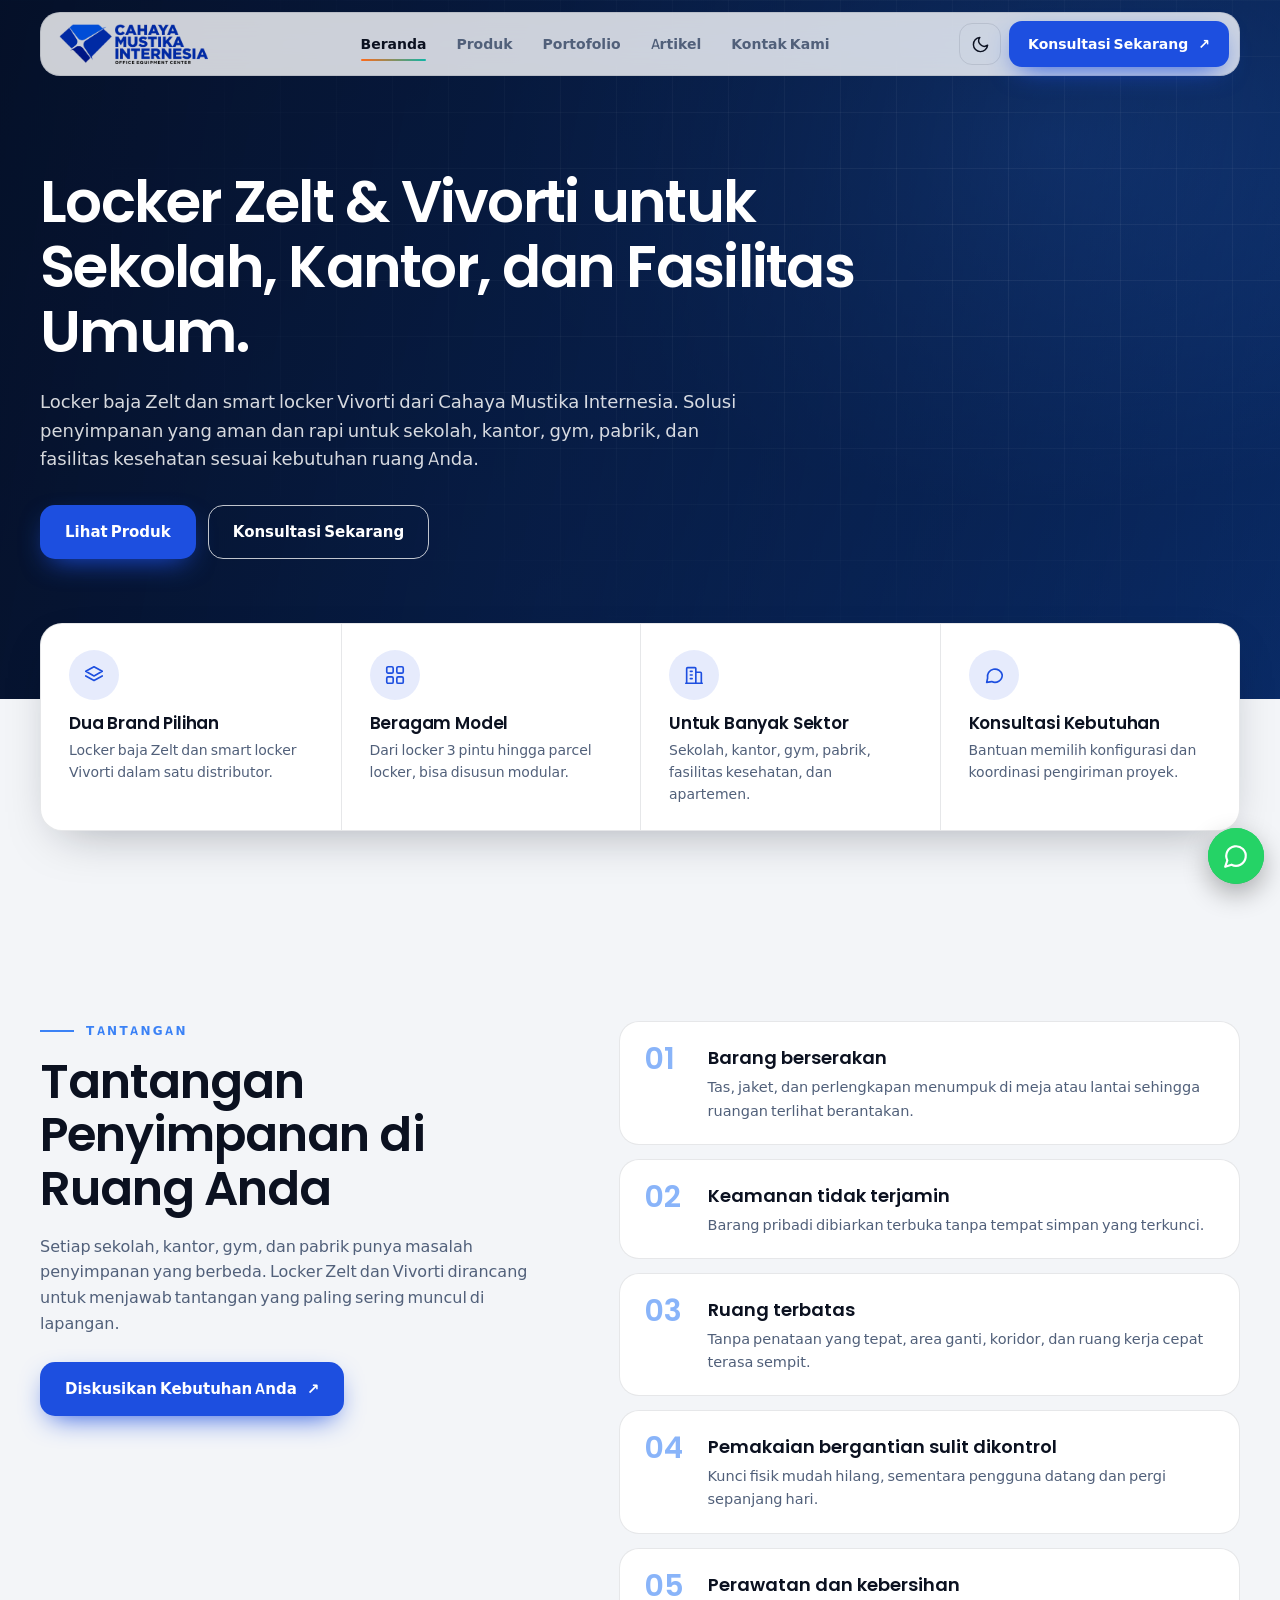
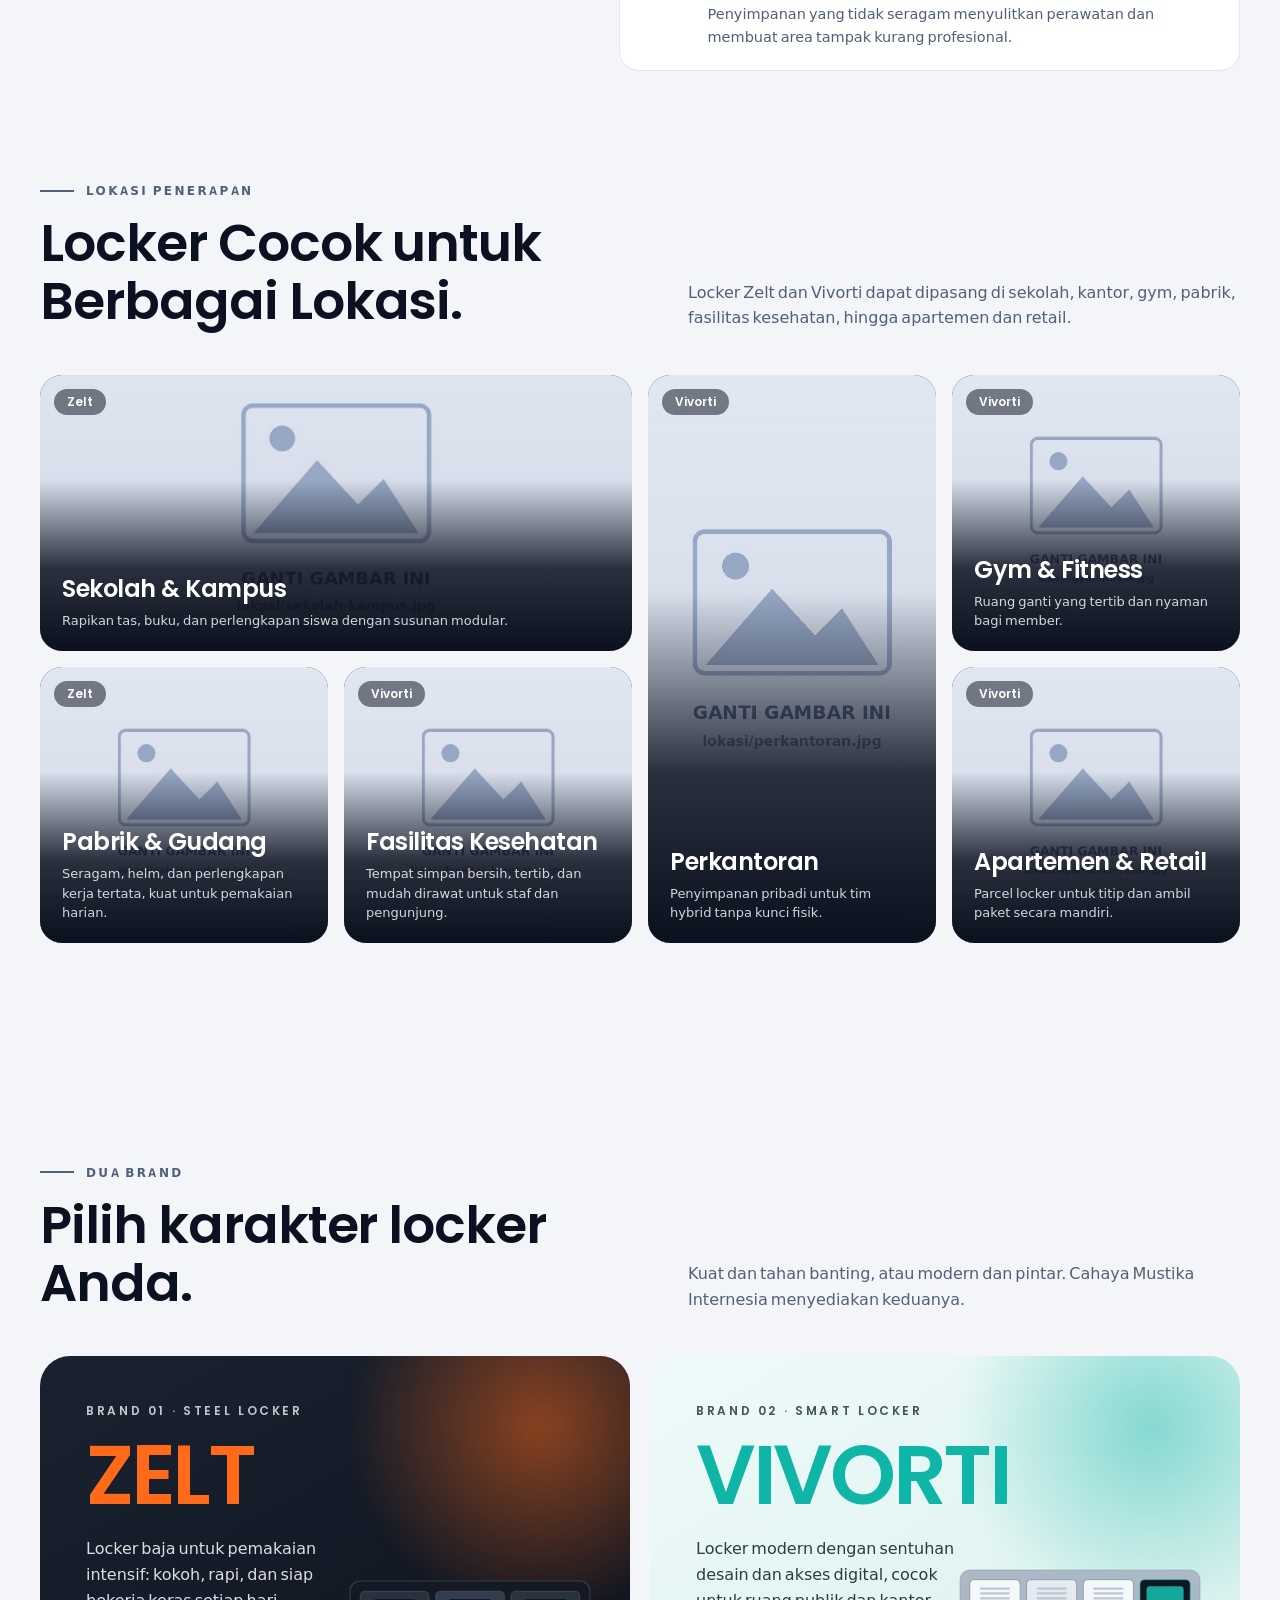
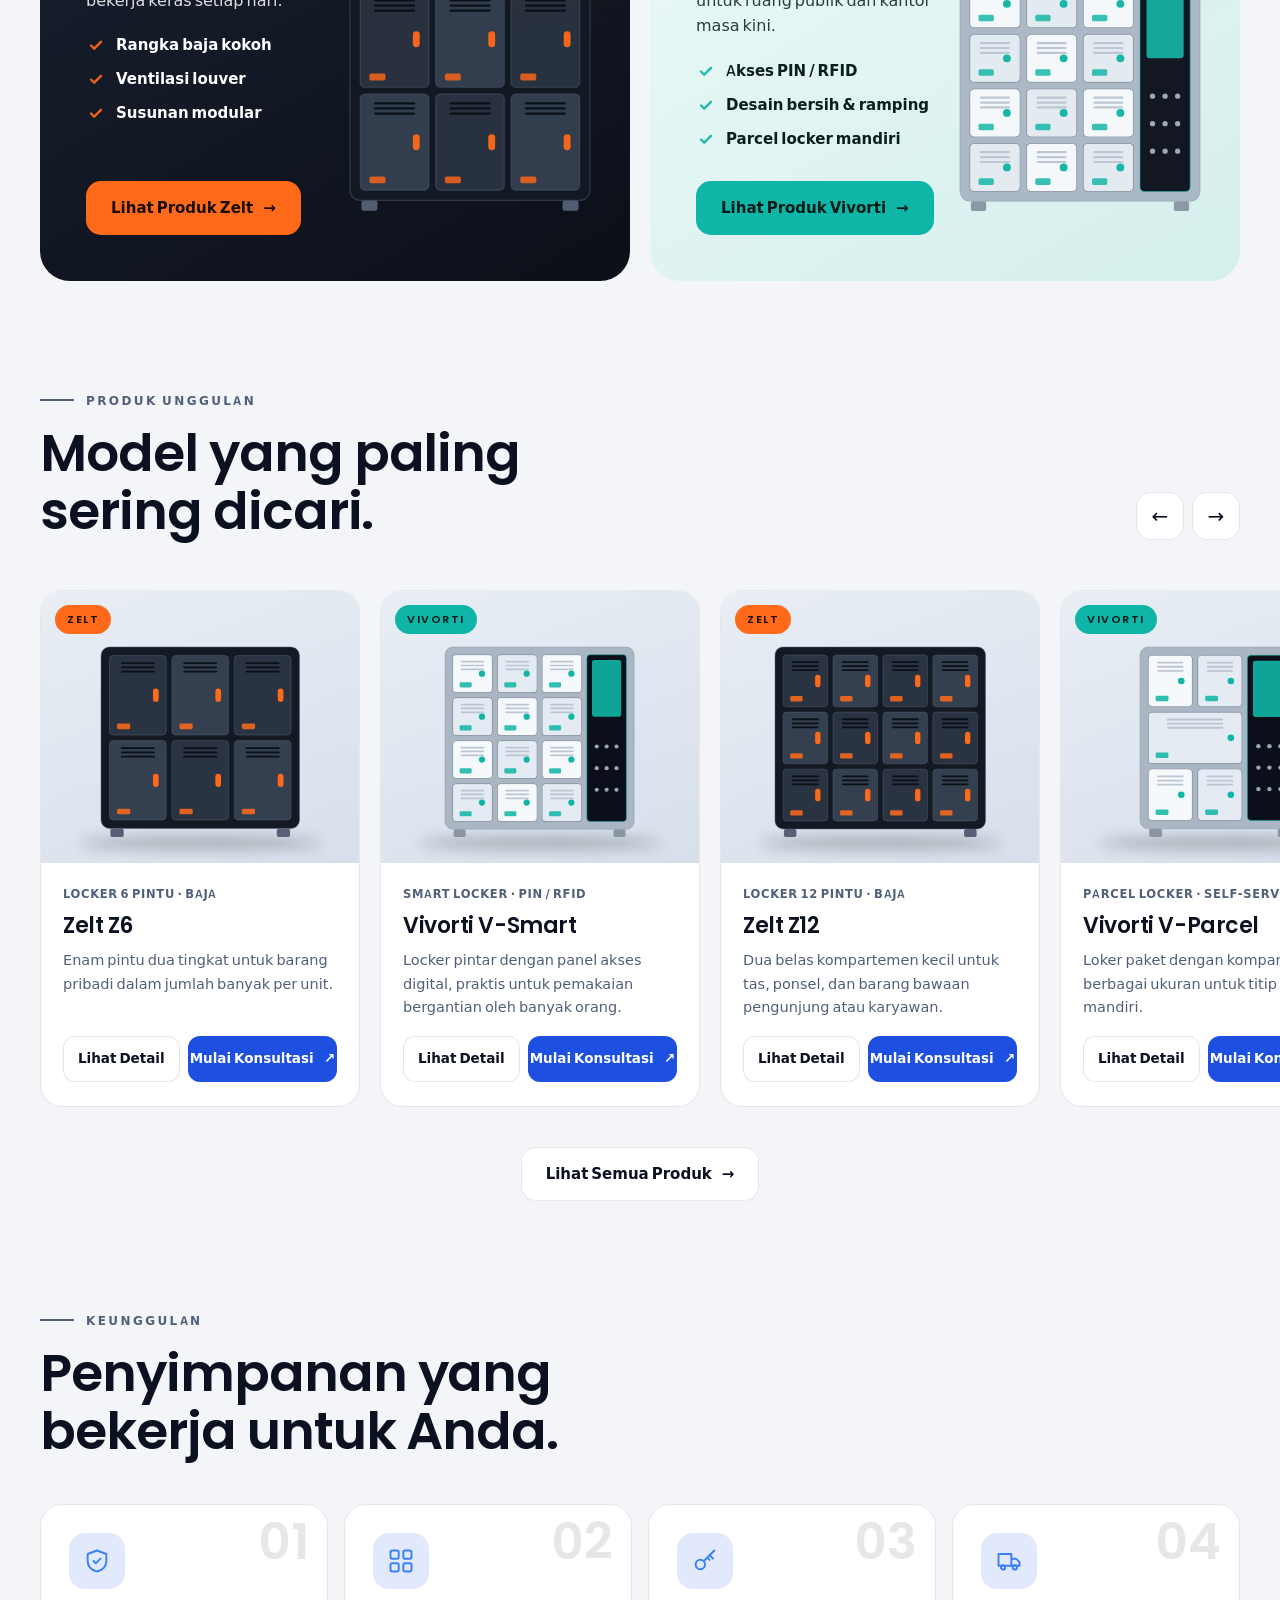
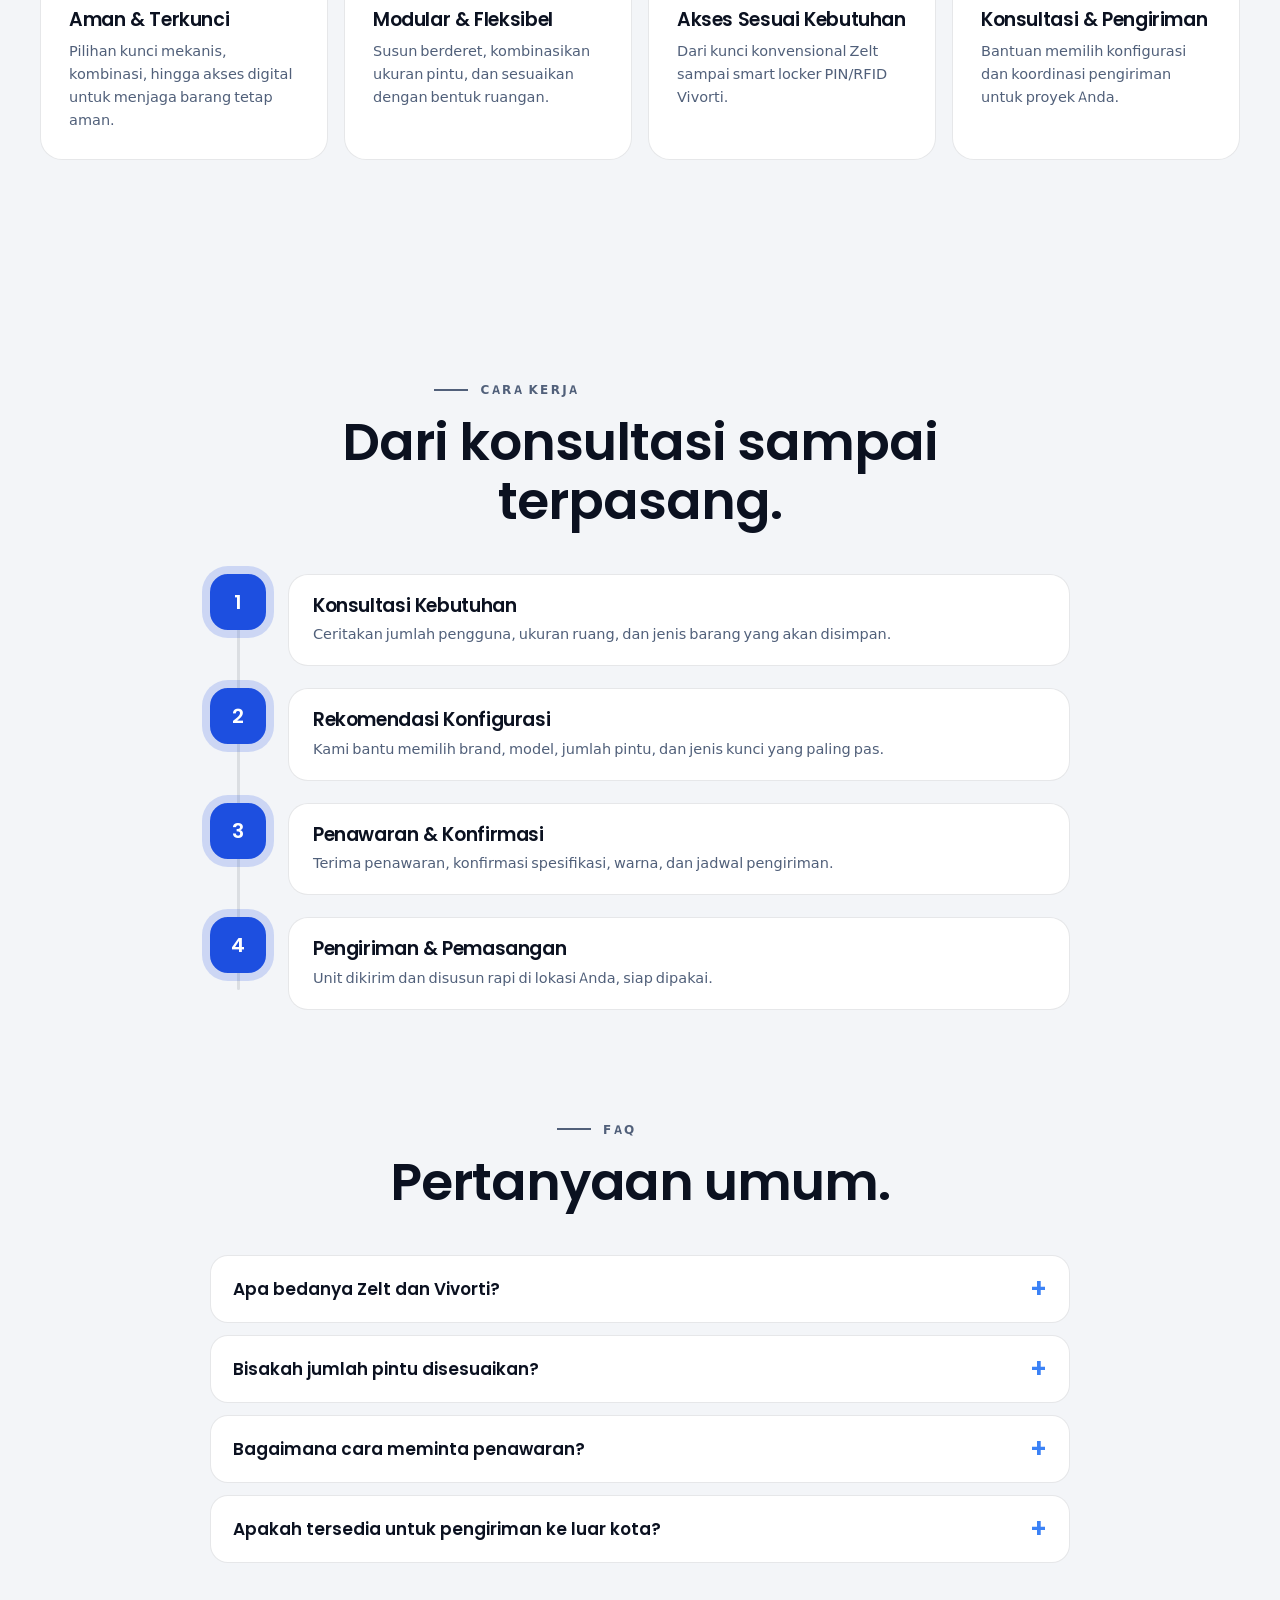
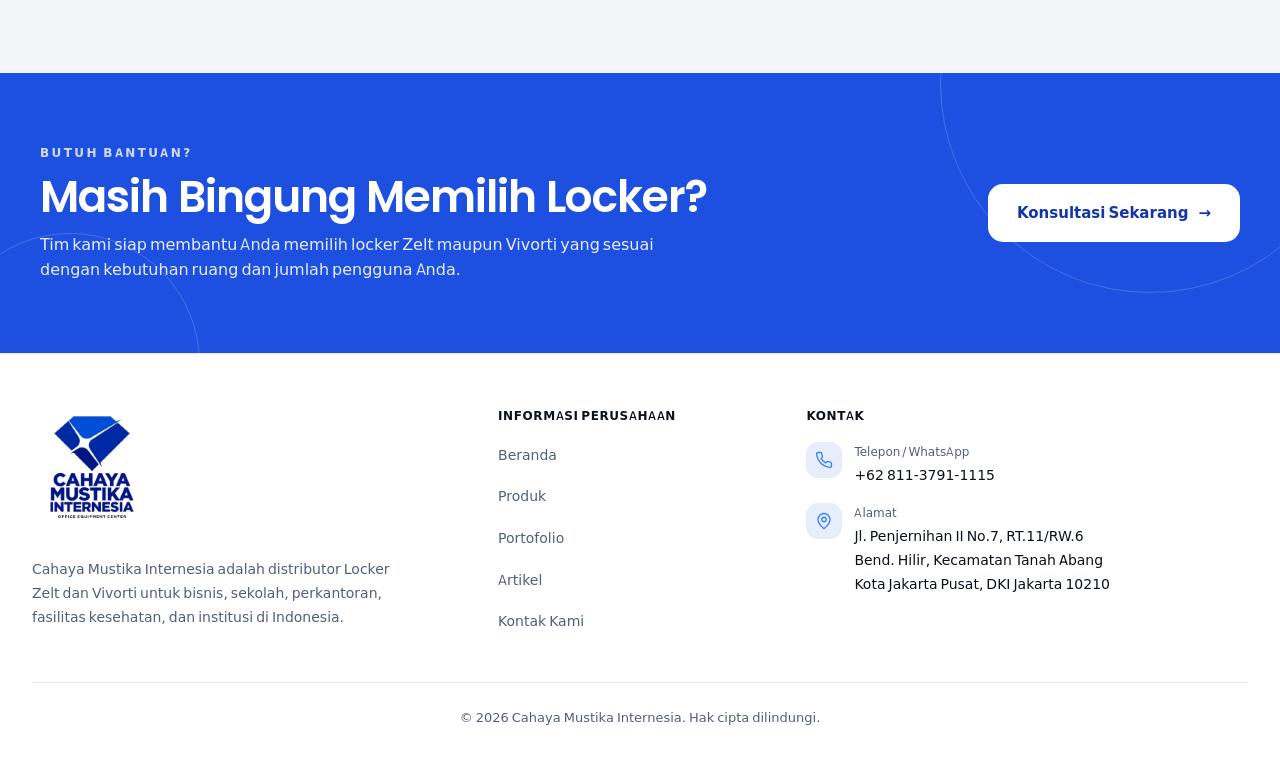
==== commit aa11debd: "Upload website Cahaya Mustika Locker" ====
--- a/index.html
+++ b/index.html
@@ -38,11 +38,9 @@
  </div></section>
 <section class="hx-feat" aria-label="Keunggulan singkat"><div class="wrap"><div class="hx-card"><div class="hx-f rv" style="--d:0.00s"><span class="hx-ic"><svg viewBox="0 0 24 24" aria-hidden="true" fill="none" stroke="currentColor" stroke-width="1.8" stroke-linecap="round" stroke-linejoin="round"><path d="M12 3l9 5-9 5-9-5z"/><path d="M3 13l9 5 9-5"/></svg></span><div><h3>Dua Brand Pilihan</h3><p>Locker baja Zelt dan smart locker Vivorti dalam satu distributor.</p></div></div><div class="hx-f rv" style="--d:0.07s"><span class="hx-ic"><svg viewBox="0 0 24 24" aria-hidden="true" fill="none" stroke="currentColor" stroke-width="1.8" stroke-linecap="round" stroke-linejoin="round"><rect x="3" y="3" width="7" height="7" rx="1.5"/><rect x="14" y="3" width="7" height="7" rx="1.5"/><rect x="3" y="14" width="7" height="7" rx="1.5"/><rect x="14" y="14" width="7" height="7" rx="1.5"/></svg></span><div><h3>Beragam Model</h3><p>Dari locker 3 pintu hingga parcel locker, bisa disusun modular.</p></div></div><div class="hx-f rv" style="--d:0.14s"><span class="hx-ic"><svg viewBox="0 0 24 24" aria-hidden="true" fill="none" stroke="currentColor" stroke-width="1.8" stroke-linecap="round" stroke-linejoin="round"><path d="M4 21V5a1 1 0 011-1h8a1 1 0 011 1v16M14 9h5a1 1 0 011 1v11M3 21h18M8 8h2M8 12h2M8 16h2"/></svg></span><div><h3>Untuk Banyak Sektor</h3><p>Sekolah, kantor, gym, pabrik, fasilitas kesehatan, dan apartemen.</p></div></div><div class="hx-f rv" style="--d:0.21s"><span class="hx-ic"><svg viewBox="0 0 24 24" aria-hidden="true" fill="none" stroke="currentColor" stroke-width="1.8" stroke-linecap="round" stroke-linejoin="round"><path d="M21 12a8 8 0 01-11.5 7.2L4 20l1-4.5A8 8 0 1121 12z"/></svg></span><div><h3>Konsultasi Kebutuhan</h3><p>Bantuan memilih konfigurasi dan koordinasi pengiriman proyek.</p></div></div></div></div></section>
 
-<div class="marq" aria-hidden="true"><div class="marq-track"><span class="">Zelt</span><span class="">Vivorti</span><span class="o">Locker Baja</span><span class="">Smart Locker</span><span class="">Parcel Locker</span><span class="o">Sekolah</span><span class="">Perkantoran</span><span class="">Gym</span><span class="o">Pabrik</span><span class="">Zelt</span><span class="">Vivorti</span><span class="o">Locker Baja</span><span class="">Smart Locker</span><span class="">Parcel Locker</span><span class="o">Sekolah</span><span class="">Perkantoran</span><span class="">Gym</span><span class="o">Pabrik</span></div></div>
-
 <section class="sec chal"><div class="wrap chal-grid"><div class="chal-l"><p class="eyebrow rv">Tantangan</p><h2 class="rv" style="--d:.08s">Tantangan Penyimpanan di Ruang Anda</h2><p class="rv" style="--d:.16s">Setiap sekolah, kantor, gym, dan pabrik punya masalah penyimpanan yang berbeda. Locker Zelt dan Vivorti dirancang untuk menjawab tantangan yang paling sering muncul di lapangan.</p><a class="btn btn-primary rv" style="--d:.24s;margin-top:26px" href="https://wa.me/6281137911115?text=Halo%20Cahaya%20Mustika%20Internesia%2C%20saya%20ingin%20konsultasi%20solusi%20penyimpanan%20locker." target="_blank" rel="noopener noreferrer">Diskusikan Kebutuhan Anda <span class="arr">↗</span></a></div><ul class="chal-list"><li class="rv" style="--d:0.00s"><span class="cn">01</span><div><b>Barang berserakan</b><p>Tas, jaket, dan perlengkapan menumpuk di meja atau lantai sehingga ruangan terlihat berantakan.</p></div></li><li class="rv" style="--d:0.07s"><span class="cn">02</span><div><b>Keamanan tidak terjamin</b><p>Barang pribadi dibiarkan terbuka tanpa tempat simpan yang terkunci.</p></div></li><li class="rv" style="--d:0.14s"><span class="cn">03</span><div><b>Ruang terbatas</b><p>Tanpa penataan yang tepat, area ganti, koridor, dan ruang kerja cepat terasa sempit.</p></div></li><li class="rv" style="--d:0.21s"><span class="cn">04</span><div><b>Pemakaian bergantian sulit dikontrol</b><p>Kunci fisik mudah hilang, sementara pengguna datang dan pergi sepanjang hari.</p></div></li><li class="rv" style="--d:0.28s"><span class="cn">05</span><div><b>Perawatan dan kebersihan</b><p>Penyimpanan yang tidak seragam menyulitkan perawatan dan membuat area tampak kurang profesional.</p></div></li></ul></div></section>
 
-<section class="sec" style="padding-top:0"><div class="wrap"><div class="sec-h"><div><p class="eyebrow rv">Lokasi Penerapan</p><h2 class="rv" style="--d:.08s">Locker Cocok untuk Berbagai Lokasi.</h2></div><p class="rv" style="--d:.16s">Locker Zelt dan Vivorti dapat dipasang di sekolah, kantor, gym, pabrik, fasilitas kesehatan, hingga apartemen dan retail.</p></div><div class="loc-grid"><a class="loc z rv" style="--d:0.00s" href="pages/produk.html?brand=zelt"><img class="loc-img" src="assets/images/lokasi/sekolah-kampus.jpg" alt="Sekolah &amp; Kampus" width="1200" height="800" loading="lazy"><span class="loc-tag">Zelt</span><div class="loc-body"><h3>Sekolah &amp; Kampus</h3><p>Rapikan tas, buku, dan perlengkapan siswa dengan susunan modular.</p><span class="loc-more">Lihat produk <span class="arr">→</span></span></div></a><a class="loc v rv" style="--d:0.06s" href="pages/produk.html?brand=viv"><img class="loc-img" src="assets/images/lokasi/perkantoran.jpg" alt="Perkantoran" width="800" height="1100" loading="lazy"><span class="loc-tag">Vivorti</span><div class="loc-body"><h3>Perkantoran</h3><p>Penyimpanan pribadi untuk tim hybrid tanpa kunci fisik.</p><span class="loc-more">Lihat produk <span class="arr">→</span></span></div></a><a class="loc v rv" style="--d:0.12s" href="pages/produk.html?brand=viv"><img class="loc-img" src="assets/images/lokasi/gym-fitness.jpg" alt="Gym &amp; Fitness" width="1200" height="800" loading="lazy"><span class="loc-tag">Vivorti</span><div class="loc-body"><h3>Gym &amp; Fitness</h3><p>Ruang ganti yang tertib dan nyaman bagi member.</p><span class="loc-more">Lihat produk <span class="arr">→</span></span></div></a><a class="loc z rv" style="--d:0.18s" href="pages/produk.html?brand=zelt"><img class="loc-img" src="assets/images/lokasi/pabrik-gudang.jpg" alt="Pabrik &amp; Gudang" width="1200" height="800" loading="lazy"><span class="loc-tag">Zelt</span><div class="loc-body"><h3>Pabrik &amp; Gudang</h3><p>Seragam, helm, dan perlengkapan kerja tertata, kuat untuk pemakaian harian.</p><span class="loc-more">Lihat produk <span class="arr">→</span></span></div></a><a class="loc v rv" style="--d:0.24s" href="pages/produk.html?brand=viv"><img class="loc-img" src="assets/images/lokasi/fasilitas-kesehatan.jpg" alt="Fasilitas Kesehatan" width="1200" height="800" loading="lazy"><span class="loc-tag">Vivorti</span><div class="loc-body"><h3>Fasilitas Kesehatan</h3><p>Tempat simpan bersih, tertib, dan mudah dirawat untuk staf dan pengunjung.</p><span class="loc-more">Lihat produk <span class="arr">→</span></span></div></a><a class="loc v rv" style="--d:0.30s" href="pages/produk.html?brand=viv"><img class="loc-img" src="assets/images/lokasi/apartemen-retail.jpg" alt="Apartemen &amp; Retail" width="1200" height="800" loading="lazy"><span class="loc-tag">Vivorti</span><div class="loc-body"><h3>Apartemen &amp; Retail</h3><p>Parcel locker untuk titip dan ambil paket secara mandiri.</p><span class="loc-more">Lihat produk <span class="arr">→</span></span></div></a></div></div></section>
+<section class="sec" style="padding-top:0"><div class="wrap"><div class="sec-h"><div><p class="eyebrow rv">Lokasi Penerapan</p><h2 class="rv" style="--d:.08s">Locker Cocok untuk Berbagai Lokasi.</h2></div><p class="rv" style="--d:.16s">Locker Zelt dan Vivorti dapat dipasang di sekolah, kantor, gym, pabrik, fasilitas kesehatan, hingga apartemen dan retail.</p></div><div class="loc-grid"><a class="loc z rv" style="--d:0.00s" href="pages/produk.html?brand=zelt"><img class="loc-img" src="assets/images/lokasi/sekolah-kampus.jpg" alt="Sekolah &amp; Kampus" width="1200" height="800" loading="lazy"><span class="loc-tag">Zelt</span><div class="loc-body"><h3>Sekolah &amp; Kampus</h3><p>Rapikan tas, buku, dan perlengkapan siswa dengan susunan modular.</p></div></a><a class="loc v rv" style="--d:0.06s" href="pages/produk.html?brand=viv"><img class="loc-img" src="assets/images/lokasi/perkantoran.jpg" alt="Perkantoran" width="800" height="1100" loading="lazy"><span class="loc-tag">Vivorti</span><div class="loc-body"><h3>Perkantoran</h3><p>Penyimpanan pribadi untuk tim hybrid tanpa kunci fisik.</p></div></a><a class="loc v rv" style="--d:0.12s" href="pages/produk.html?brand=viv"><img class="loc-img" src="assets/images/lokasi/gym-fitness.jpg" alt="Gym &amp; Fitness" width="1200" height="800" loading="lazy"><span class="loc-tag">Vivorti</span><div class="loc-body"><h3>Gym &amp; Fitness</h3><p>Ruang ganti yang tertib dan nyaman bagi member.</p></div></a><a class="loc z rv" style="--d:0.18s" href="pages/produk.html?brand=zelt"><img class="loc-img" src="assets/images/lokasi/pabrik-gudang.jpg" alt="Pabrik &amp; Gudang" width="1200" height="800" loading="lazy"><span class="loc-tag">Zelt</span><div class="loc-body"><h3>Pabrik &amp; Gudang</h3><p>Seragam, helm, dan perlengkapan kerja tertata, kuat untuk pemakaian harian.</p></div></a><a class="loc v rv" style="--d:0.24s" href="pages/produk.html?brand=viv"><img class="loc-img" src="assets/images/lokasi/fasilitas-kesehatan.jpg" alt="Fasilitas Kesehatan" width="1200" height="800" loading="lazy"><span class="loc-tag">Vivorti</span><div class="loc-body"><h3>Fasilitas Kesehatan</h3><p>Tempat simpan bersih, tertib, dan mudah dirawat untuk staf dan pengunjung.</p></div></a><a class="loc v rv" style="--d:0.30s" href="pages/produk.html?brand=viv"><img class="loc-img" src="assets/images/lokasi/apartemen-retail.jpg" alt="Apartemen &amp; Retail" width="1200" height="800" loading="lazy"><span class="loc-tag">Vivorti</span><div class="loc-body"><h3>Apartemen &amp; Retail</h3><p>Parcel locker untuk titip dan ambil paket secara mandiri.</p></div></a></div></div></section>
 
 <section class="sec"><div class="wrap">
  <div class="sec-h"><div><p class="eyebrow rv">Dua Brand</p><h2 class="rv" style="--d:.08s">Pilih karakter locker Anda.</h2></div><p class="rv" style="--d:.16s">Kuat dan tahan banting, atau modern dan pintar. Cahaya Mustika Internesia menyediakan keduanya.</p></div>
@@ -57,27 +55,27 @@
  <div class="car" id="car"><article class="pcard rv" data-brand="zelt" data-name="Zelt Z6" data-tag="Locker 6 Pintu · Baja" data-desc="Enam pintu dua tingkat untuk barang pribadi dalam jumlah banyak per unit." data-feat="Dua tingkat, tiga kolom|Efisien untuk ruang ganti dan area staf|Pilihan kunci mekanis atau gembok|Bisa dikombinasikan dengan unit lain" data-wa="https://wa.me/6281137911115?text=Halo%20Cahaya%20Mustika%20Internesia%2C%20saya%20ingin%20meminta%20penawaran%20untuk%20locker%20Zelt%20Z6%20%28Locker%206%20Pintu%20%C2%B7%20Baja%29.">
   <div class="pcard-art"><span class="badge z">Zelt</span><div class="art"><svg viewBox="0 0 210 201" xmlns="http://www.w3.org/2000/svg" role="img" aria-label="Ilustrasi locker zelt"><rect x="0" y="0" width="210" height="192" rx="9" fill="#141a24" stroke="#566176" stroke-opacity=".5"/><rect x="10" y="192" width="14" height="9" rx="2" fill="#566176"/><rect x="186" y="192" width="14" height="9" rx="2" fill="#566176"/><rect x="9" y="9" width="60" height="84" rx="4" fill="#06090f"/><rect x="13" y="46.800000000000004" width="52" height="2" fill="#1c2638"/><rect x="75" y="9" width="60" height="84" rx="4" fill="#06090f"/><rect x="79" y="46.800000000000004" width="52" height="2" fill="#1c2638"/><rect x="141" y="9" width="60" height="84" rx="4" fill="#06090f"/><rect x="145" y="46.800000000000004" width="52" height="2" fill="#1c2638"/><rect x="9" y="99" width="60" height="84" rx="4" fill="#06090f"/><rect x="13" y="136.8" width="52" height="2" fill="#1c2638"/><rect x="75" y="99" width="60" height="84" rx="4" fill="#06090f"/><rect x="79" y="136.8" width="52" height="2" fill="#1c2638"/><rect x="141" y="99" width="60" height="84" rx="4" fill="#06090f"/><rect x="145" y="136.8" width="52" height="2" fill="#1c2638"/><g class="dr" style="transition-delay:0.00s"><rect x="9" y="9" width="60" height="84" rx="4" fill="#2a3341" stroke="#566176" stroke-opacity=".55"/><rect x="21.0" y="16.0" width="36.0" height="2" rx="1" fill="#0b0f16"/><rect x="21.0" y="20.5" width="36.0" height="2" rx="1" fill="#0b0f16"/><rect x="21.0" y="25.0" width="36.0" height="2" rx="1" fill="#0b0f16"/><rect x="55.0" y="44.0" width="6" height="14" rx="3" fill="#ff6a1a"/><rect x="17.0" y="81.0" width="14" height="6" rx="1.5" fill="#ff6a1a" opacity=".85"/></g><g class="dr" style="transition-delay:0.05s"><rect x="75" y="9" width="60" height="84" rx="4" fill="#34404f" stroke="#566176" stroke-opacity=".55"/><rect x="87.0" y="16.0" width="36.0" height="2" rx="1" fill="#0b0f16"/><rect x="87.0" y="20.5" width="36.0" height="2" rx="1" fill="#0b0f16"/><rect x="87.0" y="25.0" width="36.0" height="2" rx="1" fill="#0b0f16"/><rect x="121.0" y="44.0" width="6" height="14" rx="3" fill="#ff6a1a"/><rect x="83.0" y="81.0" width="14" height="6" rx="1.5" fill="#ff6a1a" opacity=".85"/></g><g class="dr" style="transition-delay:0.10s"><rect x="141" y="9" width="60" height="84" rx="4" fill="#2a3341" stroke="#566176" stroke-opacity=".55"/><rect x="153.0" y="16.0" width="36.0" height="2" rx="1" fill="#0b0f16"/><rect x="153.0" y="20.5" width="36.0" height="2" rx="1" fill="#0b0f16"/><rect x="153.0" y="25.0" width="36.0" height="2" rx="1" fill="#0b0f16"/><rect x="187.0" y="44.0" width="6" height="14" rx="3" fill="#ff6a1a"/><rect x="149.0" y="81.0" width="14" height="6" rx="1.5" fill="#ff6a1a" opacity=".85"/></g><g class="dr" style="transition-delay:0.15s"><rect x="9" y="99" width="60" height="84" rx="4" fill="#34404f" stroke="#566176" stroke-opacity=".55"/><rect x="21.0" y="106.0" width="36.0" height="2" rx="1" fill="#0b0f16"/><rect x="21.0" y="110.5" width="36.0" height="2" rx="1" fill="#0b0f16"/><rect x="21.0" y="115.0" width="36.0" height="2" rx="1" fill="#0b0f16"/><rect x="55.0" y="134.0" width="6" height="14" rx="3" fill="#ff6a1a"/><rect x="17.0" y="171.0" width="14" height="6" rx="1.5" fill="#ff6a1a" opacity=".85"/></g><g class="dr" style="transition-delay:0.20s"><rect x="75" y="99" width="60" height="84" rx="4" fill="#2a3341" stroke="#566176" stroke-opacity=".55"/><rect x="87.0" y="106.0" width="36.0" height="2" rx="1" fill="#0b0f16"/><rect x="87.0" y="110.5" width="36.0" height="2" rx="1" fill="#0b0f16"/><rect x="87.0" y="115.0" width="36.0" height="2" rx="1" fill="#0b0f16"/><rect x="121.0" y="134.0" width="6" height="14" rx="3" fill="#ff6a1a"/><rect x="83.0" y="171.0" width="14" height="6" rx="1.5" fill="#ff6a1a" opacity=".85"/></g><g class="dr" style="transition-delay:0.00s"><rect x="141" y="99" width="60" height="84" rx="4" fill="#34404f" stroke="#566176" stroke-opacity=".55"/><rect x="153.0" y="106.0" width="36.0" height="2" rx="1" fill="#0b0f16"/><rect x="153.0" y="110.5" width="36.0" height="2" rx="1" fill="#0b0f16"/><rect x="153.0" y="115.0" width="36.0" height="2" rx="1" fill="#0b0f16"/><rect x="187.0" y="134.0" width="6" height="14" rx="3" fill="#ff6a1a"/><rect x="149.0" y="171.0" width="14" height="6" rx="1.5" fill="#ff6a1a" opacity=".85"/></g></svg></div></div>
   <div class="pcard-body"><small>Locker 6 Pintu · Baja</small><h3>Zelt Z6</h3><p>Enam pintu dua tingkat untuk barang pribadi dalam jumlah banyak per unit.</p>
-  <div class="pcard-act"><button class="btn btn-line" type="button" data-detail>Lihat Detail</button><a class="btn btn-wa" href="https://wa.me/6281137911115?text=Halo%20Cahaya%20Mustika%20Internesia%2C%20saya%20ingin%20meminta%20penawaran%20untuk%20locker%20Zelt%20Z6%20%28Locker%206%20Pintu%20%C2%B7%20Baja%29." target="_blank" rel="noopener noreferrer">Minta Penawaran <span class="arr">↗</span></a></div></div>
+  <div class="pcard-act"><button class="btn btn-line" type="button" data-detail>Lihat Detail</button><a class="btn btn-wa btn-blue" href="https://wa.me/6281137911115?text=Halo%20Cahaya%20Mustika%20Internesia%2C%20saya%20ingin%20meminta%20penawaran%20untuk%20locker%20Zelt%20Z6%20%28Locker%206%20Pintu%20%C2%B7%20Baja%29." target="_blank" rel="noopener noreferrer">Mulai Konsultasi <span class="arr">↗</span></a></div></div>
 </article><article class="pcard rv" data-brand="viv" data-name="Vivorti V-Smart" data-tag="Smart Locker · PIN / RFID" data-desc="Locker pintar dengan panel akses digital, praktis untuk pemakaian bergantian oleh banyak orang." data-feat="Akses digital dengan PIN atau kartu RFID|Panel kontrol terpusat di sisi unit|Pintu bernomor dengan indikator status|Cocok untuk kantor modern, coworking, dan gym" data-wa="https://wa.me/6281137911115?text=Halo%20Cahaya%20Mustika%20Internesia%2C%20saya%20ingin%20meminta%20penawaran%20untuk%20locker%20Vivorti%20V-Smart%20%28Smart%20Locker%20%C2%B7%20PIN%20/%20RFID%29.">
   <div class="pcard-art"><span class="badge v">Vivorti</span><div class="art"><svg viewBox="0 0 220 221" xmlns="http://www.w3.org/2000/svg" role="img" aria-label="Ilustrasi locker viv"><rect x="0" y="0" width="220" height="212" rx="9" fill="#aab6c4" stroke="#8895a5" stroke-opacity=".5"/><rect x="10" y="212" width="14" height="9" rx="2" fill="#8895a5"/><rect x="196" y="212" width="14" height="9" rx="2" fill="#8895a5"/><rect x="9" y="9" width="46" height="44" rx="4" fill="#06090f"/><rect x="13" y="28.8" width="38" height="2" fill="#1c2638"/><rect x="61" y="9" width="46" height="44" rx="4" fill="#06090f"/><rect x="65" y="28.8" width="38" height="2" fill="#1c2638"/><rect x="113" y="9" width="46" height="44" rx="4" fill="#06090f"/><rect x="117" y="28.8" width="38" height="2" fill="#1c2638"/><rect x="9" y="59" width="46" height="44" rx="4" fill="#06090f"/><rect x="13" y="78.8" width="38" height="2" fill="#1c2638"/><rect x="61" y="59" width="46" height="44" rx="4" fill="#06090f"/><rect x="65" y="78.8" width="38" height="2" fill="#1c2638"/><rect x="113" y="59" width="46" height="44" rx="4" fill="#06090f"/><rect x="117" y="78.8" width="38" height="2" fill="#1c2638"/><rect x="9" y="109" width="46" height="44" rx="4" fill="#06090f"/><rect x="13" y="128.8" width="38" height="2" fill="#1c2638"/><rect x="61" y="109" width="46" height="44" rx="4" fill="#06090f"/><rect x="65" y="128.8" width="38" height="2" fill="#1c2638"/><rect x="113" y="109" width="46" height="44" rx="4" fill="#06090f"/><rect x="117" y="128.8" width="38" height="2" fill="#1c2638"/><rect x="9" y="159" width="46" height="44" rx="4" fill="#06090f"/><rect x="13" y="178.8" width="38" height="2" fill="#1c2638"/><rect x="61" y="159" width="46" height="44" rx="4" fill="#06090f"/><rect x="65" y="178.8" width="38" height="2" fill="#1c2638"/><rect x="113" y="159" width="46" height="44" rx="4" fill="#06090f"/><rect x="117" y="178.8" width="38" height="2" fill="#1c2638"/><g class="dr" style="transition-delay:0.00s"><rect x="9" y="9" width="46" height="44" rx="4" fill="#f6f9fc" stroke="#8895a5" stroke-opacity=".55"/><rect x="18.2" y="16.0" width="27.6" height="2" rx="1" fill="#bcc6d2"/><rect x="18.2" y="20.5" width="27.6" height="2" rx="1" fill="#bcc6d2"/><rect x="18.2" y="25.0" width="27.6" height="2" rx="1" fill="#bcc6d2"/><circle cx="43.0" cy="31.0" r="3.6" fill="#0fb5a6"/><rect x="17.0" y="41.0" width="14" height="6" rx="1.5" fill="#0fb5a6" opacity=".85"/></g><g class="dr" style="transition-delay:0.05s"><rect x="61" y="9" width="46" height="44" rx="4" fill="#e4ebf2" stroke="#8895a5" stroke-opacity=".55"/><rect x="70.2" y="16.0" width="27.6" height="2" rx="1" fill="#bcc6d2"/><rect x="70.2" y="20.5" width="27.6" height="2" rx="1" fill="#bcc6d2"/><rect x="70.2" y="25.0" width="27.6" height="2" rx="1" fill="#bcc6d2"/><circle cx="95.0" cy="31.0" r="3.6" fill="#0fb5a6"/><rect x="69.0" y="41.0" width="14" height="6" rx="1.5" fill="#0fb5a6" opacity=".85"/></g><g class="dr" style="transition-delay:0.10s"><rect x="113" y="9" width="46" height="44" rx="4" fill="#f6f9fc" stroke="#8895a5" stroke-opacity=".55"/><rect x="122.2" y="16.0" width="27.6" height="2" rx="1" fill="#bcc6d2"/><rect x="122.2" y="20.5" width="27.6" height="2" rx="1" fill="#bcc6d2"/><rect x="122.2" y="25.0" width="27.6" height="2" rx="1" fill="#bcc6d2"/><circle cx="147.0" cy="31.0" r="3.6" fill="#0fb5a6"/><rect x="121.0" y="41.0" width="14" height="6" rx="1.5" fill="#0fb5a6" opacity=".85"/></g><g class="dr" style="transition-delay:0.15s"><rect x="9" y="59" width="46" height="44" rx="4" fill="#e4ebf2" stroke="#8895a5" stroke-opacity=".55"/><rect x="18.2" y="66.0" width="27.6" height="2" rx="1" fill="#bcc6d2"/><rect x="18.2" y="70.5" width="27.6" height="2" rx="1" fill="#bcc6d2"/><rect x="18.2" y="75.0" width="27.6" height="2" rx="1" fill="#bcc6d2"/><circle cx="43.0" cy="81.0" r="3.6" fill="#0fb5a6"/><rect x="17.0" y="91.0" width="14" height="6" rx="1.5" fill="#0fb5a6" opacity=".85"/></g><g class="dr" style="transition-delay:0.20s"><rect x="61" y="59" width="46" height="44" rx="4" fill="#f6f9fc" stroke="#8895a5" stroke-opacity=".55"/><rect x="70.2" y="66.0" width="27.6" height="2" rx="1" fill="#bcc6d2"/><rect x="70.2" y="70.5" width="27.6" height="2" rx="1" fill="#bcc6d2"/><rect x="70.2" y="75.0" width="27.6" height="2" rx="1" fill="#bcc6d2"/><circle cx="95.0" cy="81.0" r="3.6" fill="#0fb5a6"/><rect x="69.0" y="91.0" width="14" height="6" rx="1.5" fill="#0fb5a6" opacity=".85"/></g><g class="dr" style="transition-delay:0.00s"><rect x="113" y="59" width="46" height="44" rx="4" fill="#e4ebf2" stroke="#8895a5" stroke-opacity=".55"/><rect x="122.2" y="66.0" width="27.6" height="2" rx="1" fill="#bcc6d2"/><rect x="122.2" y="70.5" width="27.6" height="2" rx="1" fill="#bcc6d2"/><rect x="122.2" y="75.0" width="27.6" height="2" rx="1" fill="#bcc6d2"/><circle cx="147.0" cy="81.0" r="3.6" fill="#0fb5a6"/><rect x="121.0" y="91.0" width="14" height="6" rx="1.5" fill="#0fb5a6" opacity=".85"/></g><g class="dr" style="transition-delay:0.05s"><rect x="9" y="109" width="46" height="44" rx="4" fill="#f6f9fc" stroke="#8895a5" stroke-opacity=".55"/><rect x="18.2" y="116.0" width="27.6" height="2" rx="1" fill="#bcc6d2"/><rect x="18.2" y="120.5" width="27.6" height="2" rx="1" fill="#bcc6d2"/><rect x="18.2" y="125.0" width="27.6" height="2" rx="1" fill="#bcc6d2"/><circle cx="43.0" cy="131.0" r="3.6" fill="#0fb5a6"/><rect x="17.0" y="141.0" width="14" height="6" rx="1.5" fill="#0fb5a6" opacity=".85"/></g><g class="dr" style="transition-delay:0.10s"><rect x="61" y="109" width="46" height="44" rx="4" fill="#e4ebf2" stroke="#8895a5" stroke-opacity=".55"/><rect x="70.2" y="116.0" width="27.6" height="2" rx="1" fill="#bcc6d2"/><rect x="70.2" y="120.5" width="27.6" height="2" rx="1" fill="#bcc6d2"/><rect x="70.2" y="125.0" width="27.6" height="2" rx="1" fill="#bcc6d2"/><circle cx="95.0" cy="131.0" r="3.6" fill="#0fb5a6"/><rect x="69.0" y="141.0" width="14" height="6" rx="1.5" fill="#0fb5a6" opacity=".85"/></g><g class="dr" style="transition-delay:0.15s"><rect x="113" y="109" width="46" height="44" rx="4" fill="#f6f9fc" stroke="#8895a5" stroke-opacity=".55"/><rect x="122.2" y="116.0" width="27.6" height="2" rx="1" fill="#bcc6d2"/><rect x="122.2" y="120.5" width="27.6" height="2" rx="1" fill="#bcc6d2"/><rect x="122.2" y="125.0" width="27.6" height="2" rx="1" fill="#bcc6d2"/><circle cx="147.0" cy="131.0" r="3.6" fill="#0fb5a6"/><rect x="121.0" y="141.0" width="14" height="6" rx="1.5" fill="#0fb5a6" opacity=".85"/></g><g class="dr" style="transition-delay:0.20s"><rect x="9" y="159" width="46" height="44" rx="4" fill="#e4ebf2" stroke="#8895a5" stroke-opacity=".55"/><rect x="18.2" y="166.0" width="27.6" height="2" rx="1" fill="#bcc6d2"/><rect x="18.2" y="170.5" width="27.6" height="2" rx="1" fill="#bcc6d2"/><rect x="18.2" y="175.0" width="27.6" height="2" rx="1" fill="#bcc6d2"/><circle cx="43.0" cy="181.0" r="3.6" fill="#0fb5a6"/><rect x="17.0" y="191.0" width="14" height="6" rx="1.5" fill="#0fb5a6" opacity=".85"/></g><g class="dr" style="transition-delay:0.00s"><rect x="61" y="159" width="46" height="44" rx="4" fill="#f6f9fc" stroke="#8895a5" stroke-opacity=".55"/><rect x="70.2" y="166.0" width="27.6" height="2" rx="1" fill="#bcc6d2"/><rect x="70.2" y="170.5" width="27.6" height="2" rx="1" fill="#bcc6d2"/><rect x="70.2" y="175.0" width="27.6" height="2" rx="1" fill="#bcc6d2"/><circle cx="95.0" cy="181.0" r="3.6" fill="#0fb5a6"/><rect x="69.0" y="191.0" width="14" height="6" rx="1.5" fill="#0fb5a6" opacity=".85"/></g><g class="dr" style="transition-delay:0.05s"><rect x="113" y="159" width="46" height="44" rx="4" fill="#e4ebf2" stroke="#8895a5" stroke-opacity=".55"/><rect x="122.2" y="166.0" width="27.6" height="2" rx="1" fill="#bcc6d2"/><rect x="122.2" y="170.5" width="27.6" height="2" rx="1" fill="#bcc6d2"/><rect x="122.2" y="175.0" width="27.6" height="2" rx="1" fill="#bcc6d2"/><circle cx="147.0" cy="181.0" r="3.6" fill="#0fb5a6"/><rect x="121.0" y="191.0" width="14" height="6" rx="1.5" fill="#0fb5a6" opacity=".85"/></g><rect x="165" y="9" width="46" height="194" rx="4" fill="#0a0f1a" stroke="#0fb5a6" stroke-opacity=".6"/><rect x="171" y="15" width="34" height="66.0" rx="3" fill="#0fb5a6" opacity=".9"/><circle cx="176.5" cy="115.7" r="2.4" fill="#cdd9ea" opacity=".75"/><circle cx="188.0" cy="115.7" r="2.4" fill="#cdd9ea" opacity=".75"/><circle cx="199.5" cy="115.7" r="2.4" fill="#cdd9ea" opacity=".75"/><circle cx="176.5" cy="140.9" r="2.4" fill="#cdd9ea" opacity=".75"/><circle cx="188.0" cy="140.9" r="2.4" fill="#cdd9ea" opacity=".75"/><circle cx="199.5" cy="140.9" r="2.4" fill="#cdd9ea" opacity=".75"/><circle cx="176.5" cy="166.1" r="2.4" fill="#cdd9ea" opacity=".75"/><circle cx="188.0" cy="166.1" r="2.4" fill="#cdd9ea" opacity=".75"/><circle cx="199.5" cy="166.1" r="2.4" fill="#cdd9ea" opacity=".75"/></svg></div></div>
   <div class="pcard-body"><small>Smart Locker · PIN / RFID</small><h3>Vivorti V-Smart</h3><p>Locker pintar dengan panel akses digital, praktis untuk pemakaian bergantian oleh banyak orang.</p>
-  <div class="pcard-act"><button class="btn btn-line" type="button" data-detail>Lihat Detail</button><a class="btn btn-wa" href="https://wa.me/6281137911115?text=Halo%20Cahaya%20Mustika%20Internesia%2C%20saya%20ingin%20meminta%20penawaran%20untuk%20locker%20Vivorti%20V-Smart%20%28Smart%20Locker%20%C2%B7%20PIN%20/%20RFID%29." target="_blank" rel="noopener noreferrer">Minta Penawaran <span class="arr">↗</span></a></div></div>
+  <div class="pcard-act"><button class="btn btn-line" type="button" data-detail>Lihat Detail</button><a class="btn btn-wa btn-blue" href="https://wa.me/6281137911115?text=Halo%20Cahaya%20Mustika%20Internesia%2C%20saya%20ingin%20meminta%20penawaran%20untuk%20locker%20Vivorti%20V-Smart%20%28Smart%20Locker%20%C2%B7%20PIN%20/%20RFID%29." target="_blank" rel="noopener noreferrer">Mulai Konsultasi <span class="arr">↗</span></a></div></div>
 </article><article class="pcard rv" data-brand="zelt" data-name="Zelt Z12" data-tag="Locker 12 Pintu · Baja" data-desc="Dua belas kompartemen kecil untuk tas, ponsel, dan barang bawaan pengunjung atau karyawan." data-feat="Tiga tingkat, empat kolom|Kapasitas pengguna tinggi per unit|Tiap pintu bernomor|Cocok untuk gym, perpustakaan, dan area event" data-wa="https://wa.me/6281137911115?text=Halo%20Cahaya%20Mustika%20Internesia%2C%20saya%20ingin%20meminta%20penawaran%20untuk%20locker%20Zelt%20Z12%20%28Locker%2012%20Pintu%20%C2%B7%20Baja%29.">
   <div class="pcard-art"><span class="badge z">Zelt</span><div class="art"><svg viewBox="0 0 236 213" xmlns="http://www.w3.org/2000/svg" role="img" aria-label="Ilustrasi locker zelt"><rect x="0" y="0" width="236" height="204" rx="9" fill="#141a24" stroke="#566176" stroke-opacity=".5"/><rect x="10" y="204" width="14" height="9" rx="2" fill="#566176"/><rect x="212" y="204" width="14" height="9" rx="2" fill="#566176"/><rect x="9" y="9" width="50" height="58" rx="4" fill="#06090f"/><rect x="13" y="35.1" width="42" height="2" fill="#1c2638"/><rect x="65" y="9" width="50" height="58" rx="4" fill="#06090f"/><rect x="69" y="35.1" width="42" height="2" fill="#1c2638"/><rect x="121" y="9" width="50" height="58" rx="4" fill="#06090f"/><rect x="125" y="35.1" width="42" height="2" fill="#1c2638"/><rect x="177" y="9" width="50" height="58" rx="4" fill="#06090f"/><rect x="181" y="35.1" width="42" height="2" fill="#1c2638"/><rect x="9" y="73" width="50" height="58" rx="4" fill="#06090f"/><rect x="13" y="99.1" width="42" height="2" fill="#1c2638"/><rect x="65" y="73" width="50" height="58" rx="4" fill="#06090f"/><rect x="69" y="99.1" width="42" height="2" fill="#1c2638"/><rect x="121" y="73" width="50" height="58" rx="4" fill="#06090f"/><rect x="125" y="99.1" width="42" height="2" fill="#1c2638"/><rect x="177" y="73" width="50" height="58" rx="4" fill="#06090f"/><rect x="181" y="99.1" width="42" height="2" fill="#1c2638"/><rect x="9" y="137" width="50" height="58" rx="4" fill="#06090f"/><rect x="13" y="163.1" width="42" height="2" fill="#1c2638"/><rect x="65" y="137" width="50" height="58" rx="4" fill="#06090f"/><rect x="69" y="163.1" width="42" height="2" fill="#1c2638"/><rect x="121" y="137" width="50" height="58" rx="4" fill="#06090f"/><rect x="125" y="163.1" width="42" height="2" fill="#1c2638"/><rect x="177" y="137" width="50" height="58" rx="4" fill="#06090f"/><rect x="181" y="163.1" width="42" height="2" fill="#1c2638"/><g class="dr" style="transition-delay:0.00s"><rect x="9" y="9" width="50" height="58" rx="4" fill="#2a3341" stroke="#566176" stroke-opacity=".55"/><rect x="19.0" y="16.0" width="30.0" height="2" rx="1" fill="#0b0f16"/><rect x="19.0" y="20.5" width="30.0" height="2" rx="1" fill="#0b0f16"/><rect x="19.0" y="25.0" width="30.0" height="2" rx="1" fill="#0b0f16"/><rect x="45.0" y="31.0" width="6" height="14" rx="3" fill="#ff6a1a"/><rect x="17.0" y="55.0" width="14" height="6" rx="1.5" fill="#ff6a1a" opacity=".85"/></g><g class="dr" style="transition-delay:0.05s"><rect x="65" y="9" width="50" height="58" rx="4" fill="#34404f" stroke="#566176" stroke-opacity=".55"/><rect x="75.0" y="16.0" width="30.0" height="2" rx="1" fill="#0b0f16"/><rect x="75.0" y="20.5" width="30.0" height="2" rx="1" fill="#0b0f16"/><rect x="75.0" y="25.0" width="30.0" height="2" rx="1" fill="#0b0f16"/><rect x="101.0" y="31.0" width="6" height="14" rx="3" fill="#ff6a1a"/><rect x="73.0" y="55.0" width="14" height="6" rx="1.5" fill="#ff6a1a" opacity=".85"/></g><g class="dr" style="transition-delay:0.10s"><rect x="121" y="9" width="50" height="58" rx="4" fill="#2a3341" stroke="#566176" stroke-opacity=".55"/><rect x="131.0" y="16.0" width="30.0" height="2" rx="1" fill="#0b0f16"/><rect x="131.0" y="20.5" width="30.0" height="2" rx="1" fill="#0b0f16"/><rect x="131.0" y="25.0" width="30.0" height="2" rx="1" fill="#0b0f16"/><rect x="157.0" y="31.0" width="6" height="14" rx="3" fill="#ff6a1a"/><rect x="129.0" y="55.0" width="14" height="6" rx="1.5" fill="#ff6a1a" opacity=".85"/></g><g class="dr" style="transition-delay:0.15s"><rect x="177" y="9" width="50" height="58" rx="4" fill="#34404f" stroke="#566176" stroke-opacity=".55"/><rect x="187.0" y="16.0" width="30.0" height="2" rx="1" fill="#0b0f16"/><rect x="187.0" y="20.5" width="30.0" height="2" rx="1" fill="#0b0f16"/><rect x="187.0" y="25.0" width="30.0" height="2" rx="1" fill="#0b0f16"/><rect x="213.0" y="31.0" width="6" height="14" rx="3" fill="#ff6a1a"/><rect x="185.0" y="55.0" width="14" height="6" rx="1.5" fill="#ff6a1a" opacity=".85"/></g><g class="dr" style="transition-delay:0.20s"><rect x="9" y="73" width="50" height="58" rx="4" fill="#34404f" stroke="#566176" stroke-opacity=".55"/><rect x="19.0" y="80.0" width="30.0" height="2" rx="1" fill="#0b0f16"/><rect x="19.0" y="84.5" width="30.0" height="2" rx="1" fill="#0b0f16"/><rect x="19.0" y="89.0" width="30.0" height="2" rx="1" fill="#0b0f16"/><rect x="45.0" y="95.0" width="6" height="14" rx="3" fill="#ff6a1a"/><rect x="17.0" y="119.0" width="14" height="6" rx="1.5" fill="#ff6a1a" opacity=".85"/></g><g class="dr" style="transition-delay:0.00s"><rect x="65" y="73" width="50" height="58" rx="4" fill="#2a3341" stroke="#566176" stroke-opacity=".55"/><rect x="75.0" y="80.0" width="30.0" height="2" rx="1" fill="#0b0f16"/><rect x="75.0" y="84.5" width="30.0" height="2" rx="1" fill="#0b0f16"/><rect x="75.0" y="89.0" width="30.0" height="2" rx="1" fill="#0b0f16"/><rect x="101.0" y="95.0" width="6" height="14" rx="3" fill="#ff6a1a"/><rect x="73.0" y="119.0" width="14" height="6" rx="1.5" fill="#ff6a1a" opacity=".85"/></g><g class="dr" style="transition-delay:0.05s"><rect x="121" y="73" width="50" height="58" rx="4" fill="#34404f" stroke="#566176" stroke-opacity=".55"/><rect x="131.0" y="80.0" width="30.0" height="2" rx="1" fill="#0b0f16"/><rect x="131.0" y="84.5" width="30.0" height="2" rx="1" fill="#0b0f16"/><rect x="131.0" y="89.0" width="30.0" height="2" rx="1" fill="#0b0f16"/><rect x="157.0" y="95.0" width="6" height="14" rx="3" fill="#ff6a1a"/><rect x="129.0" y="119.0" width="14" height="6" rx="1.5" fill="#ff6a1a" opacity=".85"/></g><g class="dr" style="transition-delay:0.10s"><rect x="177" y="73" width="50" height="58" rx="4" fill="#2a3341" stroke="#566176" stroke-opacity=".55"/><rect x="187.0" y="80.0" width="30.0" height="2" rx="1" fill="#0b0f16"/><rect x="187.0" y="84.5" width="30.0" height="2" rx="1" fill="#0b0f16"/><rect x="187.0" y="89.0" width="30.0" height="2" rx="1" fill="#0b0f16"/><rect x="213.0" y="95.0" width="6" height="14" rx="3" fill="#ff6a1a"/><rect x="185.0" y="119.0" width="14" height="6" rx="1.5" fill="#ff6a1a" opacity=".85"/></g><g class="dr" style="transition-delay:0.15s"><rect x="9" y="137" width="50" height="58" rx="4" fill="#2a3341" stroke="#566176" stroke-opacity=".55"/><rect x="19.0" y="144.0" width="30.0" height="2" rx="1" fill="#0b0f16"/><rect x="19.0" y="148.5" width="30.0" height="2" rx="1" fill="#0b0f16"/><rect x="19.0" y="153.0" width="30.0" height="2" rx="1" fill="#0b0f16"/><rect x="45.0" y="159.0" width="6" height="14" rx="3" fill="#ff6a1a"/><rect x="17.0" y="183.0" width="14" height="6" rx="1.5" fill="#ff6a1a" opacity=".85"/></g><g class="dr" style="transition-delay:0.20s"><rect x="65" y="137" width="50" height="58" rx="4" fill="#34404f" stroke="#566176" stroke-opacity=".55"/><rect x="75.0" y="144.0" width="30.0" height="2" rx="1" fill="#0b0f16"/><rect x="75.0" y="148.5" width="30.0" height="2" rx="1" fill="#0b0f16"/><rect x="75.0" y="153.0" width="30.0" height="2" rx="1" fill="#0b0f16"/><rect x="101.0" y="159.0" width="6" height="14" rx="3" fill="#ff6a1a"/><rect x="73.0" y="183.0" width="14" height="6" rx="1.5" fill="#ff6a1a" opacity=".85"/></g><g class="dr" style="transition-delay:0.00s"><rect x="121" y="137" width="50" height="58" rx="4" fill="#2a3341" stroke="#566176" stroke-opacity=".55"/><rect x="131.0" y="144.0" width="30.0" height="2" rx="1" fill="#0b0f16"/><rect x="131.0" y="148.5" width="30.0" height="2" rx="1" fill="#0b0f16"/><rect x="131.0" y="153.0" width="30.0" height="2" rx="1" fill="#0b0f16"/><rect x="157.0" y="159.0" width="6" height="14" rx="3" fill="#ff6a1a"/><rect x="129.0" y="183.0" width="14" height="6" rx="1.5" fill="#ff6a1a" opacity=".85"/></g><g class="dr" style="transition-delay:0.05s"><rect x="177" y="137" width="50" height="58" rx="4" fill="#34404f" stroke="#566176" stroke-opacity=".55"/><rect x="187.0" y="144.0" width="30.0" height="2" rx="1" fill="#0b0f16"/><rect x="187.0" y="148.5" width="30.0" height="2" rx="1" fill="#0b0f16"/><rect x="187.0" y="153.0" width="30.0" height="2" rx="1" fill="#0b0f16"/><rect x="213.0" y="159.0" width="6" height="14" rx="3" fill="#ff6a1a"/><rect x="185.0" y="183.0" width="14" height="6" rx="1.5" fill="#ff6a1a" opacity=".85"/></g></svg></div></div>
   <div class="pcard-body"><small>Locker 12 Pintu · Baja</small><h3>Zelt Z12</h3><p>Dua belas kompartemen kecil untuk tas, ponsel, dan barang bawaan pengunjung atau karyawan.</p>
-  <div class="pcard-act"><button class="btn btn-line" type="button" data-detail>Lihat Detail</button><a class="btn btn-wa" href="https://wa.me/6281137911115?text=Halo%20Cahaya%20Mustika%20Internesia%2C%20saya%20ingin%20meminta%20penawaran%20untuk%20locker%20Zelt%20Z12%20%28Locker%2012%20Pintu%20%C2%B7%20Baja%29." target="_blank" rel="noopener noreferrer">Minta Penawaran <span class="arr">↗</span></a></div></div>
+  <div class="pcard-act"><button class="btn btn-line" type="button" data-detail>Lihat Detail</button><a class="btn btn-wa btn-blue" href="https://wa.me/6281137911115?text=Halo%20Cahaya%20Mustika%20Internesia%2C%20saya%20ingin%20meminta%20penawaran%20untuk%20locker%20Zelt%20Z12%20%28Locker%2012%20Pintu%20%C2%B7%20Baja%29." target="_blank" rel="noopener noreferrer">Mulai Konsultasi <span class="arr">↗</span></a></div></div>
 </article><article class="pcard rv" data-brand="viv" data-name="Vivorti V-Parcel" data-tag="Parcel Locker · Self-Service" data-desc="Loker paket dengan kompartemen berbagai ukuran untuk titip dan ambil mandiri." data-feat="Kompartemen ukuran campuran|Panel layar untuk pengambilan mandiri|Cocok untuk apartemen, kampus, dan kantor|Mengurangi antrean di meja resepsionis" data-wa="https://wa.me/6281137911115?text=Halo%20Cahaya%20Mustika%20Internesia%2C%20saya%20ingin%20meminta%20penawaran%20untuk%20locker%20Vivorti%20V-Parcel%20%28Parcel%20Locker%20%C2%B7%20Self-Service%29.">
   <div class="pcard-art"><span class="badge v">Vivorti</span><div class="art"><svg viewBox="0 0 174 207" xmlns="http://www.w3.org/2000/svg" role="img" aria-label="Ilustrasi locker viv"><rect x="0" y="0" width="174" height="198" rx="9" fill="#aab6c4" stroke="#8895a5" stroke-opacity=".5"/><rect x="10" y="198" width="14" height="9" rx="2" fill="#8895a5"/><rect x="150" y="198" width="14" height="9" rx="2" fill="#8895a5"/><rect x="9" y="9" width="48" height="56" rx="4" fill="#06090f"/><rect x="13" y="34.2" width="40" height="2" fill="#1c2638"/><rect x="63" y="9" width="48" height="56" rx="4" fill="#06090f"/><rect x="67" y="34.2" width="40" height="2" fill="#1c2638"/><rect x="9" y="71" width="102" height="56" rx="4" fill="#06090f"/><rect x="13" y="96.2" width="94" height="2" fill="#1c2638"/><rect x="9" y="133" width="48" height="56" rx="4" fill="#06090f"/><rect x="13" y="158.2" width="40" height="2" fill="#1c2638"/><rect x="63" y="133" width="48" height="56" rx="4" fill="#06090f"/><rect x="67" y="158.2" width="40" height="2" fill="#1c2638"/><g class="dr" style="transition-delay:0.00s"><rect x="9" y="9" width="48" height="56" rx="4" fill="#f6f9fc" stroke="#8895a5" stroke-opacity=".55"/><rect x="18.6" y="16.0" width="28.8" height="2" rx="1" fill="#bcc6d2"/><rect x="18.6" y="20.5" width="28.8" height="2" rx="1" fill="#bcc6d2"/><rect x="18.6" y="25.0" width="28.8" height="2" rx="1" fill="#bcc6d2"/><circle cx="45.0" cy="37.0" r="3.6" fill="#0fb5a6"/><rect x="17.0" y="53.0" width="14" height="6" rx="1.5" fill="#0fb5a6" opacity=".85"/></g><g class="dr" style="transition-delay:0.05s"><rect x="63" y="9" width="48" height="56" rx="4" fill="#e4ebf2" stroke="#8895a5" stroke-opacity=".55"/><rect x="72.6" y="16.0" width="28.8" height="2" rx="1" fill="#bcc6d2"/><rect x="72.6" y="20.5" width="28.8" height="2" rx="1" fill="#bcc6d2"/><rect x="72.6" y="25.0" width="28.8" height="2" rx="1" fill="#bcc6d2"/><circle cx="99.0" cy="37.0" r="3.6" fill="#0fb5a6"/><rect x="71.0" y="53.0" width="14" height="6" rx="1.5" fill="#0fb5a6" opacity=".85"/></g><g class="dr" style="transition-delay:0.10s"><rect x="9" y="71" width="102" height="56" rx="4" fill="#e4ebf2" stroke="#8895a5" stroke-opacity=".55"/><rect x="29.4" y="78.0" width="61.2" height="2" rx="1" fill="#bcc6d2"/><rect x="29.4" y="82.5" width="61.2" height="2" rx="1" fill="#bcc6d2"/><rect x="29.4" y="87.0" width="61.2" height="2" rx="1" fill="#bcc6d2"/><circle cx="99.0" cy="99.0" r="3.6" fill="#0fb5a6"/><rect x="17.0" y="115.0" width="14" height="6" rx="1.5" fill="#0fb5a6" opacity=".85"/></g><g class="dr" style="transition-delay:0.15s"><rect x="9" y="133" width="48" height="56" rx="4" fill="#f6f9fc" stroke="#8895a5" stroke-opacity=".55"/><rect x="18.6" y="140.0" width="28.8" height="2" rx="1" fill="#bcc6d2"/><rect x="18.6" y="144.5" width="28.8" height="2" rx="1" fill="#bcc6d2"/><rect x="18.6" y="149.0" width="28.8" height="2" rx="1" fill="#bcc6d2"/><circle cx="45.0" cy="161.0" r="3.6" fill="#0fb5a6"/><rect x="17.0" y="177.0" width="14" height="6" rx="1.5" fill="#0fb5a6" opacity=".85"/></g><g class="dr" style="transition-delay:0.20s"><rect x="63" y="133" width="48" height="56" rx="4" fill="#e4ebf2" stroke="#8895a5" stroke-opacity=".55"/><rect x="72.6" y="140.0" width="28.8" height="2" rx="1" fill="#bcc6d2"/><rect x="72.6" y="144.5" width="28.8" height="2" rx="1" fill="#bcc6d2"/><rect x="72.6" y="149.0" width="28.8" height="2" rx="1" fill="#bcc6d2"/><circle cx="99.0" cy="161.0" r="3.6" fill="#0fb5a6"/><rect x="71.0" y="177.0" width="14" height="6" rx="1.5" fill="#0fb5a6" opacity=".85"/></g><rect x="117" y="9" width="48" height="180" rx="4" fill="#0a0f1a" stroke="#0fb5a6" stroke-opacity=".6"/><rect x="123" y="15" width="36" height="61.2" rx="3" fill="#0fb5a6" opacity=".9"/><circle cx="129.0" cy="108.0" r="2.4" fill="#cdd9ea" opacity=".75"/><circle cx="141.0" cy="108.0" r="2.4" fill="#cdd9ea" opacity=".75"/><circle cx="153.0" cy="108.0" r="2.4" fill="#cdd9ea" opacity=".75"/><circle cx="129.0" cy="131.4" r="2.4" fill="#cdd9ea" opacity=".75"/><circle cx="141.0" cy="131.4" r="2.4" fill="#cdd9ea" opacity=".75"/><circle cx="153.0" cy="131.4" r="2.4" fill="#cdd9ea" opacity=".75"/><circle cx="129.0" cy="154.8" r="2.4" fill="#cdd9ea" opacity=".75"/><circle cx="141.0" cy="154.8" r="2.4" fill="#cdd9ea" opacity=".75"/><circle cx="153.0" cy="154.8" r="2.4" fill="#cdd9ea" opacity=".75"/></svg></div></div>
   <div class="pcard-body"><small>Parcel Locker · Self-Service</small><h3>Vivorti V-Parcel</h3><p>Loker paket dengan kompartemen berbagai ukuran untuk titip dan ambil mandiri.</p>
-  <div class="pcard-act"><button class="btn btn-line" type="button" data-detail>Lihat Detail</button><a class="btn btn-wa" href="https://wa.me/6281137911115?text=Halo%20Cahaya%20Mustika%20Internesia%2C%20saya%20ingin%20meminta%20penawaran%20untuk%20locker%20Vivorti%20V-Parcel%20%28Parcel%20Locker%20%C2%B7%20Self-Service%29." target="_blank" rel="noopener noreferrer">Minta Penawaran <span class="arr">↗</span></a></div></div>
+  <div class="pcard-act"><button class="btn btn-line" type="button" data-detail>Lihat Detail</button><a class="btn btn-wa btn-blue" href="https://wa.me/6281137911115?text=Halo%20Cahaya%20Mustika%20Internesia%2C%20saya%20ingin%20meminta%20penawaran%20untuk%20locker%20Vivorti%20V-Parcel%20%28Parcel%20Locker%20%C2%B7%20Self-Service%29." target="_blank" rel="noopener noreferrer">Mulai Konsultasi <span class="arr">↗</span></a></div></div>
 </article><article class="pcard rv" data-brand="zelt" data-name="Zelt Z3" data-tag="Locker 3 Pintu · Baja" data-desc="Tiga kompartemen tinggi berdampingan, hemat ruang dan mudah ditata berderet." data-feat="Tiga kompartemen dalam satu unit|Susunan modular, bisa dirangkai berderet|Ventilasi louver dan plat nomor pintu|Cocok untuk sekolah, kantor, dan fasilitas umum" data-wa="https://wa.me/6281137911115?text=Halo%20Cahaya%20Mustika%20Internesia%2C%20saya%20ingin%20meminta%20penawaran%20untuk%20locker%20Zelt%20Z3%20%28Locker%203%20Pintu%20%C2%B7%20Baja%29.">
   <div class="pcard-art"><span class="badge z">Zelt</span><div class="art"><svg viewBox="0 0 198 201" xmlns="http://www.w3.org/2000/svg" role="img" aria-label="Ilustrasi locker zelt"><rect x="0" y="0" width="198" height="192" rx="9" fill="#141a24" stroke="#566176" stroke-opacity=".5"/><rect x="10" y="192" width="14" height="9" rx="2" fill="#566176"/><rect x="174" y="192" width="14" height="9" rx="2" fill="#566176"/><rect x="9" y="9" width="56" height="174" rx="4" fill="#06090f"/><rect x="13" y="87.3" width="48" height="2" fill="#1c2638"/><rect x="71" y="9" width="56" height="174" rx="4" fill="#06090f"/><rect x="75" y="87.3" width="48" height="2" fill="#1c2638"/><rect x="133" y="9" width="56" height="174" rx="4" fill="#06090f"/><rect x="137" y="87.3" width="48" height="2" fill="#1c2638"/><g class="dr" style="transition-delay:0.00s"><rect x="9" y="9" width="56" height="174" rx="4" fill="#2a3341" stroke="#566176" stroke-opacity=".55"/><rect x="20.2" y="16.0" width="33.6" height="2" rx="1" fill="#0b0f16"/><rect x="20.2" y="20.5" width="33.6" height="2" rx="1" fill="#0b0f16"/><rect x="20.2" y="25.0" width="33.6" height="2" rx="1" fill="#0b0f16"/><rect x="51.0" y="89.0" width="6" height="14" rx="3" fill="#ff6a1a"/><rect x="17.0" y="171.0" width="14" height="6" rx="1.5" fill="#ff6a1a" opacity=".85"/></g><g class="dr" style="transition-delay:0.05s"><rect x="71" y="9" width="56" height="174" rx="4" fill="#34404f" stroke="#566176" stroke-opacity=".55"/><rect x="82.2" y="16.0" width="33.6" height="2" rx="1" fill="#0b0f16"/><rect x="82.2" y="20.5" width="33.6" height="2" rx="1" fill="#0b0f16"/><rect x="82.2" y="25.0" width="33.6" height="2" rx="1" fill="#0b0f16"/><rect x="113.0" y="89.0" width="6" height="14" rx="3" fill="#ff6a1a"/><rect x="79.0" y="171.0" width="14" height="6" rx="1.5" fill="#ff6a1a" opacity=".85"/></g><g class="dr" style="transition-delay:0.10s"><rect x="133" y="9" width="56" height="174" rx="4" fill="#2a3341" stroke="#566176" stroke-opacity=".55"/><rect x="144.2" y="16.0" width="33.6" height="2" rx="1" fill="#0b0f16"/><rect x="144.2" y="20.5" width="33.6" height="2" rx="1" fill="#0b0f16"/><rect x="144.2" y="25.0" width="33.6" height="2" rx="1" fill="#0b0f16"/><rect x="175.0" y="89.0" width="6" height="14" rx="3" fill="#ff6a1a"/><rect x="141.0" y="171.0" width="14" height="6" rx="1.5" fill="#ff6a1a" opacity=".85"/></g></svg></div></div>
   <div class="pcard-body"><small>Locker 3 Pintu · Baja</small><h3>Zelt Z3</h3><p>Tiga kompartemen tinggi berdampingan, hemat ruang dan mudah ditata berderet.</p>
-  <div class="pcard-act"><button class="btn btn-line" type="button" data-detail>Lihat Detail</button><a class="btn btn-wa" href="https://wa.me/6281137911115?text=Halo%20Cahaya%20Mustika%20Internesia%2C%20saya%20ingin%20meminta%20penawaran%20untuk%20locker%20Zelt%20Z3%20%28Locker%203%20Pintu%20%C2%B7%20Baja%29." target="_blank" rel="noopener noreferrer">Minta Penawaran <span class="arr">↗</span></a></div></div>
+  <div class="pcard-act"><button class="btn btn-line" type="button" data-detail>Lihat Detail</button><a class="btn btn-wa btn-blue" href="https://wa.me/6281137911115?text=Halo%20Cahaya%20Mustika%20Internesia%2C%20saya%20ingin%20meminta%20penawaran%20untuk%20locker%20Zelt%20Z3%20%28Locker%203%20Pintu%20%C2%B7%20Baja%29." target="_blank" rel="noopener noreferrer">Mulai Konsultasi <span class="arr">↗</span></a></div></div>
 </article><article class="pcard rv" data-brand="viv" data-name="Vivorti V-HPL" data-tag="Locker Laminasi HPL" data-desc="Pintu berlapis HPL dengan tampilan hangat dan bersih, nyaman untuk area publik." data-feat="Permukaan HPL mudah dibersihkan|Pilihan warna dan motif|Tampilan rapi untuk area publik|Cocok untuk sekolah, spa, dan fasilitas olahraga" data-wa="https://wa.me/6281137911115?text=Halo%20Cahaya%20Mustika%20Internesia%2C%20saya%20ingin%20meminta%20penawaran%20untuk%20locker%20Vivorti%20V-HPL%20%28Locker%20Laminasi%20HPL%29.">
   <div class="pcard-art"><span class="badge v">Vivorti</span><div class="art"><svg viewBox="0 0 204 193" xmlns="http://www.w3.org/2000/svg" role="img" aria-label="Ilustrasi locker viv"><rect x="0" y="0" width="204" height="184" rx="9" fill="#aab6c4" stroke="#8895a5" stroke-opacity=".5"/><rect x="10" y="184" width="14" height="9" rx="2" fill="#8895a5"/><rect x="180" y="184" width="14" height="9" rx="2" fill="#8895a5"/><rect x="9" y="9" width="58" height="80" rx="4" fill="#06090f"/><rect x="13" y="45.0" width="50" height="2" fill="#1c2638"/><rect x="73" y="9" width="58" height="80" rx="4" fill="#06090f"/><rect x="77" y="45.0" width="50" height="2" fill="#1c2638"/><rect x="137" y="9" width="58" height="80" rx="4" fill="#06090f"/><rect x="141" y="45.0" width="50" height="2" fill="#1c2638"/><rect x="9" y="95" width="58" height="80" rx="4" fill="#06090f"/><rect x="13" y="131.0" width="50" height="2" fill="#1c2638"/><rect x="73" y="95" width="58" height="80" rx="4" fill="#06090f"/><rect x="77" y="131.0" width="50" height="2" fill="#1c2638"/><rect x="137" y="95" width="58" height="80" rx="4" fill="#06090f"/><rect x="141" y="131.0" width="50" height="2" fill="#1c2638"/><g class="dr" style="transition-delay:0.00s"><rect x="9" y="9" width="58" height="80" rx="4" fill="#f6f9fc" stroke="#8895a5" stroke-opacity=".55"/><rect x="20.6" y="16.0" width="34.8" height="2" rx="1" fill="#bcc6d2"/><rect x="20.6" y="20.5" width="34.8" height="2" rx="1" fill="#bcc6d2"/><rect x="20.6" y="25.0" width="34.8" height="2" rx="1" fill="#bcc6d2"/><rect x="53.0" y="42.0" width="6" height="14" rx="3" fill="#0fb5a6"/><rect x="17.0" y="77.0" width="14" height="6" rx="1.5" fill="#0fb5a6" opacity=".85"/></g><g class="dr" style="transition-delay:0.05s"><rect x="73" y="9" width="58" height="80" rx="4" fill="#e4ebf2" stroke="#8895a5" stroke-opacity=".55"/><rect x="84.6" y="16.0" width="34.8" height="2" rx="1" fill="#bcc6d2"/><rect x="84.6" y="20.5" width="34.8" height="2" rx="1" fill="#bcc6d2"/><rect x="84.6" y="25.0" width="34.8" height="2" rx="1" fill="#bcc6d2"/><rect x="117.0" y="42.0" width="6" height="14" rx="3" fill="#0fb5a6"/><rect x="81.0" y="77.0" width="14" height="6" rx="1.5" fill="#0fb5a6" opacity=".85"/></g><g class="dr" style="transition-delay:0.10s"><rect x="137" y="9" width="58" height="80" rx="4" fill="#f6f9fc" stroke="#8895a5" stroke-opacity=".55"/><rect x="148.6" y="16.0" width="34.8" height="2" rx="1" fill="#bcc6d2"/><rect x="148.6" y="20.5" width="34.8" height="2" rx="1" fill="#bcc6d2"/><rect x="148.6" y="25.0" width="34.8" height="2" rx="1" fill="#bcc6d2"/><rect x="181.0" y="42.0" width="6" height="14" rx="3" fill="#0fb5a6"/><rect x="145.0" y="77.0" width="14" height="6" rx="1.5" fill="#0fb5a6" opacity=".85"/></g><g class="dr" style="transition-delay:0.15s"><rect x="9" y="95" width="58" height="80" rx="4" fill="#e4ebf2" stroke="#8895a5" stroke-opacity=".55"/><rect x="20.6" y="102.0" width="34.8" height="2" rx="1" fill="#bcc6d2"/><rect x="20.6" y="106.5" width="34.8" height="2" rx="1" fill="#bcc6d2"/><rect x="20.6" y="111.0" width="34.8" height="2" rx="1" fill="#bcc6d2"/><rect x="53.0" y="128.0" width="6" height="14" rx="3" fill="#0fb5a6"/><rect x="17.0" y="163.0" width="14" height="6" rx="1.5" fill="#0fb5a6" opacity=".85"/></g><g class="dr" style="transition-delay:0.20s"><rect x="73" y="95" width="58" height="80" rx="4" fill="#f6f9fc" stroke="#8895a5" stroke-opacity=".55"/><rect x="84.6" y="102.0" width="34.8" height="2" rx="1" fill="#bcc6d2"/><rect x="84.6" y="106.5" width="34.8" height="2" rx="1" fill="#bcc6d2"/><rect x="84.6" y="111.0" width="34.8" height="2" rx="1" fill="#bcc6d2"/><rect x="117.0" y="128.0" width="6" height="14" rx="3" fill="#0fb5a6"/><rect x="81.0" y="163.0" width="14" height="6" rx="1.5" fill="#0fb5a6" opacity=".85"/></g><g class="dr" style="transition-delay:0.00s"><rect x="137" y="95" width="58" height="80" rx="4" fill="#e4ebf2" stroke="#8895a5" stroke-opacity=".55"/><rect x="148.6" y="102.0" width="34.8" height="2" rx="1" fill="#bcc6d2"/><rect x="148.6" y="106.5" width="34.8" height="2" rx="1" fill="#bcc6d2"/><rect x="148.6" y="111.0" width="34.8" height="2" rx="1" fill="#bcc6d2"/><rect x="181.0" y="128.0" width="6" height="14" rx="3" fill="#0fb5a6"/><rect x="145.0" y="163.0" width="14" height="6" rx="1.5" fill="#0fb5a6" opacity=".85"/></g></svg></div></div>
   <div class="pcard-body"><small>Locker Laminasi HPL</small><h3>Vivorti V-HPL</h3><p>Pintu berlapis HPL dengan tampilan hangat dan bersih, nyaman untuk area publik.</p>
-  <div class="pcard-act"><button class="btn btn-line" type="button" data-detail>Lihat Detail</button><a class="btn btn-wa" href="https://wa.me/6281137911115?text=Halo%20Cahaya%20Mustika%20Internesia%2C%20saya%20ingin%20meminta%20penawaran%20untuk%20locker%20Vivorti%20V-HPL%20%28Locker%20Laminasi%20HPL%29." target="_blank" rel="noopener noreferrer">Minta Penawaran <span class="arr">↗</span></a></div></div>
+  <div class="pcard-act"><button class="btn btn-line" type="button" data-detail>Lihat Detail</button><a class="btn btn-wa btn-blue" href="https://wa.me/6281137911115?text=Halo%20Cahaya%20Mustika%20Internesia%2C%20saya%20ingin%20meminta%20penawaran%20untuk%20locker%20Vivorti%20V-HPL%20%28Locker%20Laminasi%20HPL%29." target="_blank" rel="noopener noreferrer">Mulai Konsultasi <span class="arr">↗</span></a></div></div>
 </article></div>
  <div style="text-align:center;margin-top:10px" class="rv"><a class="btn btn-line" href="pages/produk.html">Lihat Semua Produk <span class="arr">→</span></a></div>
 </div></section>
@@ -95,7 +93,7 @@
 
 <section class="sec" style="padding-top:0"><div class="wrap">
  <div class="sec-h" style="justify-content:center;text-align:center"><div><p class="eyebrow rv" style="justify-content:center">FAQ</p><h2 class="rv" style="--d:.08s;margin-inline:auto">Pertanyaan umum.</h2></div></div>
- <div class="faq"><details class="rv"><summary>Apa bedanya Zelt dan Vivorti?</summary><p>Zelt menonjolkan locker baja yang kokoh untuk pemakaian intensif. Vivorti menonjolkan desain modern dan akses digital seperti PIN/RFID serta parcel locker.</p></details><details class="rv"><summary>Bisakah jumlah pintu disesuaikan?</summary><p>Bisa. Unit bersifat modular sehingga dapat disusun berderet dan dikombinasikan. Tim kami membantu menentukan konfigurasi yang sesuai.</p></details><details class="rv"><summary>Bagaimana cara meminta penawaran?</summary><p>Klik tombol Minta Penawaran pada produk atau hubungi WhatsApp +62 811-3791-1115. Sebutkan kebutuhan dan jumlah unit.</p></details><details class="rv"><summary>Apakah tersedia untuk pengiriman ke luar kota?</summary><p>Silakan hubungi tim sales untuk menanyakan jangkauan dan estimasi pengiriman ke lokasi Anda.</p></details></div>
+ <div class="faq"><details class="rv"><summary>Apa bedanya Zelt dan Vivorti?</summary><p>Zelt menonjolkan locker baja yang kokoh untuk pemakaian intensif. Vivorti menonjolkan desain modern dan akses digital seperti PIN/RFID serta parcel locker.</p></details><details class="rv"><summary>Bisakah jumlah pintu disesuaikan?</summary><p>Bisa. Unit bersifat modular sehingga dapat disusun berderet dan dikombinasikan. Tim kami membantu menentukan konfigurasi yang sesuai.</p></details><details class="rv"><summary>Bagaimana cara meminta penawaran?</summary><p>Klik tombol Mulai Konsultasi pada produk atau hubungi WhatsApp +62 811-3791-1115. Sebutkan kebutuhan dan jumlah unit.</p></details><details class="rv"><summary>Apakah tersedia untuk pengiriman ke luar kota?</summary><p>Silakan hubungi tim sales untuk menanyakan jangkauan dan estimasi pengiriman ke lokasi Anda.</p></details></div>
 </div></section>
 </main>
 <section class="cta" aria-label="Konsultasi Locker"><div class="wrap cta-in"><div><p class="lab">BUTUH BANTUAN?</p><h2>Masih Bingung Memilih Locker?</h2><p>Tim kami siap membantu Anda memilih locker Zelt maupun Vivorti yang sesuai dengan kebutuhan ruang dan jumlah pengguna Anda.</p></div><a class="btn" href="https://wa.me/6281137911115?text=Halo%20Cahaya%20Mustika%20Internesia%2C%20saya%20ingin%20berkonsultasi%20mengenai%20locker%20Zelt%20dan%20Vivorti%20untuk%20proyek%20saya." target="_blank" rel="noopener noreferrer">Konsultasi Sekarang <span class="arr">→</span></a></div></section>
@@ -117,7 +115,7 @@
 <dialog id="pm" aria-label="Detail produk"><div class="m" style="position:relative"><button class="m-x" type="button" aria-label="Tutup">×</button>
  <div class="m-art"><div class="art" id="pm-art"></div></div>
  <div class="m-body"><span class="badge" id="pm-badge"></span><h3 id="pm-name"></h3><small id="pm-tag" style="color:var(--muted);font-weight:700"></small><p id="pm-desc"></p><ul id="pm-list"></ul>
- <a class="btn btn-wa" id="pm-wa" href="#" target="_blank" rel="noopener noreferrer">Minta Penawaran <span class="arr">↗</span></a>
+ <a class="btn btn-wa btn-blue" id="pm-wa" href="#" target="_blank" rel="noopener noreferrer">Mulai Konsultasi <span class="arr">↗</span></a>
  <p class="m-note">Model, ukuran, warna, dan opsi kunci dikonfirmasi oleh tim sales sesuai ketersediaan dan kebutuhan proyek Anda.</p></div></div></dialog>
 </body>
 </html>
--- a/assets/css/locker.css
+++ b/assets/css/locker.css
@@ -150,17 +150,6 @@
 .wall-tag.t2{right:-10px;bottom:14%;animation:floaty 6s ease-in-out -2s infinite}.wall-tag.t2 i{background:var(--viv)}
 @media(max-width:560px){.wall-tag.t1{left:-4px}.wall-tag.t2{right:-4px}.wall{transform:none}}
 
-/* ---------- marquee ---------- */
-.marq{background:var(--steel);color:#fff;overflow:hidden;border-block:1px solid rgba(255,255,255,.08);position:relative}
-.marq::before{content:"";position:absolute;left:0;top:0;bottom:0;width:6px;background:repeating-linear-gradient(135deg,var(--zelt) 0 8px,#0f1623 8px 16px);z-index:2}
-.marq-track{display:flex;width:max-content;animation:marq 32s linear infinite}
-.marq:hover .marq-track{animation-play-state:paused}
-.marq span{display:inline-flex;align-items:center;gap:26px;padding:18px 13px;font:600 clamp(18px,2.4vw,26px) Poppins;text-transform:uppercase;letter-spacing:.04em;white-space:nowrap}
-.marq span::after{content:"";width:12px;height:12px;background:var(--zelt);transform:rotate(45deg)}
-.marq span:nth-child(even)::after{background:var(--viv)}
-.marq span.o{color:transparent;-webkit-text-stroke:1.2px rgba(255,255,255,.6)}
-@keyframes marq{to{transform:translateX(-50%)}}
-
 /* ---------- sections ---------- */
 section{position:relative}
 .sec{padding:clamp(64px,9vw,110px) 0}
@@ -225,6 +214,8 @@
 .pcard-act .btn{padding:11px 14px;font-size:13.5px;border-radius:12px;white-space:nowrap}.pcard-act .btn-wa{flex:1}
 .btn-wa{background:#25D366;color:#04210f}
 .btn-wa:hover{transform:translateY(-3px);box-shadow:0 12px 24px -10px #25D366}
+.btn-wa.btn-blue{background:var(--brand);color:#fff}
+.btn-wa.btn-blue:hover{box-shadow:0 12px 24px -10px var(--brand)}
 
 /* carousel */
 .car-nav{display:flex;gap:8px}
@@ -562,10 +553,7 @@
 .loc-body{position:relative;z-index:2;display:grid;gap:8px;padding:20px 22px;width:100%}
 .loc-body h3{font-size:clamp(19px,2vw,24px)}
 .loc-body p{font-size:13px;line-height:1.5;color:rgba(255,255,255,.82)}
-.loc-more{font:700 11px/1 Poppins;letter-spacing:.06em;text-transform:uppercase;margin-top:4px}
-.loc-more .arr{display:inline-block;transition:transform .3s var(--ease)}
-.loc:hover .loc-more .arr{transform:translateX(5px)}
-.loc-art{inset:0 0 30% 0;padding:48px 18px 6px}
+.loc:hover .loc-art{inset:0 0 30% 0;padding:48px 18px 6px}
 .loc:nth-child(2) .loc-art{padding:56px 34px 10px;inset:0 0 26% 0}
 .loc::after{background:linear-gradient(to top,rgba(5,10,24,.97) 0%,rgba(5,10,24,.82) 30%,rgba(5,10,24,0) 62%)}
 .loc-art{display:block;padding:0!important;inset:0!important}
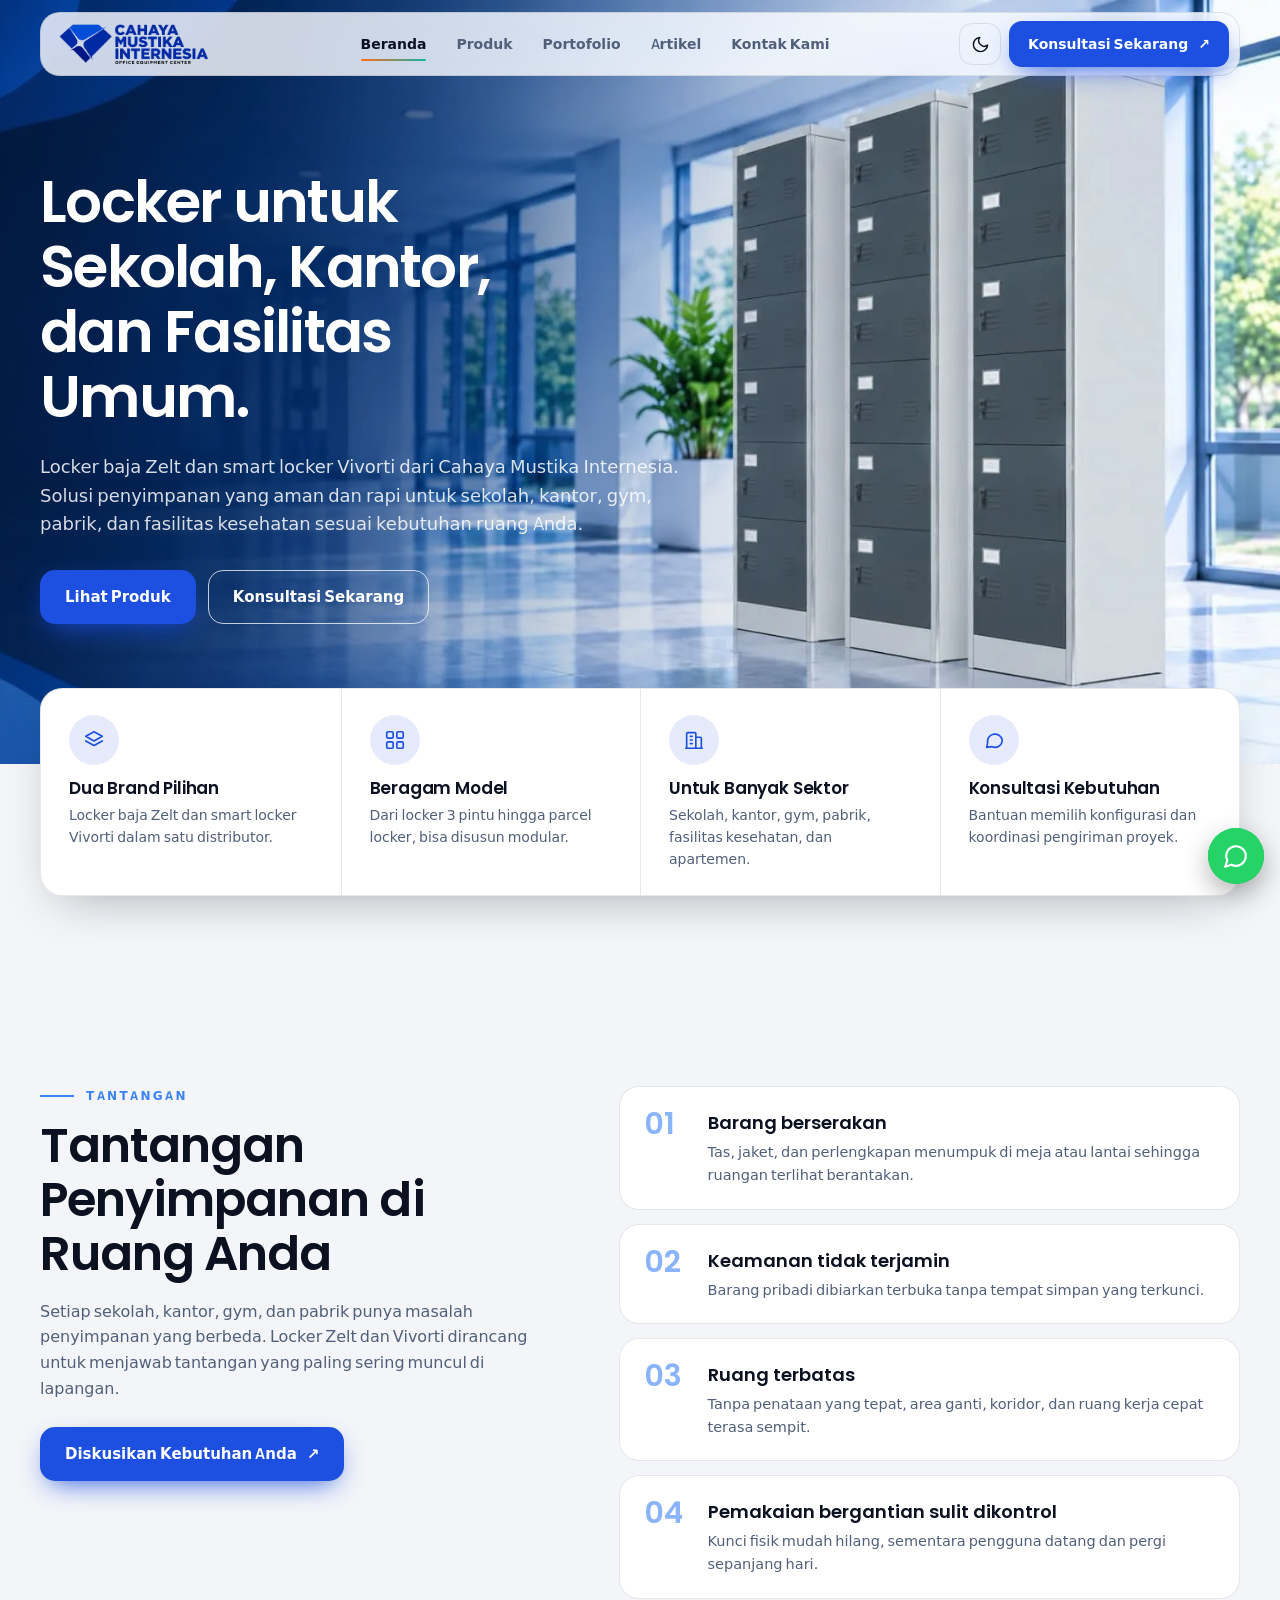
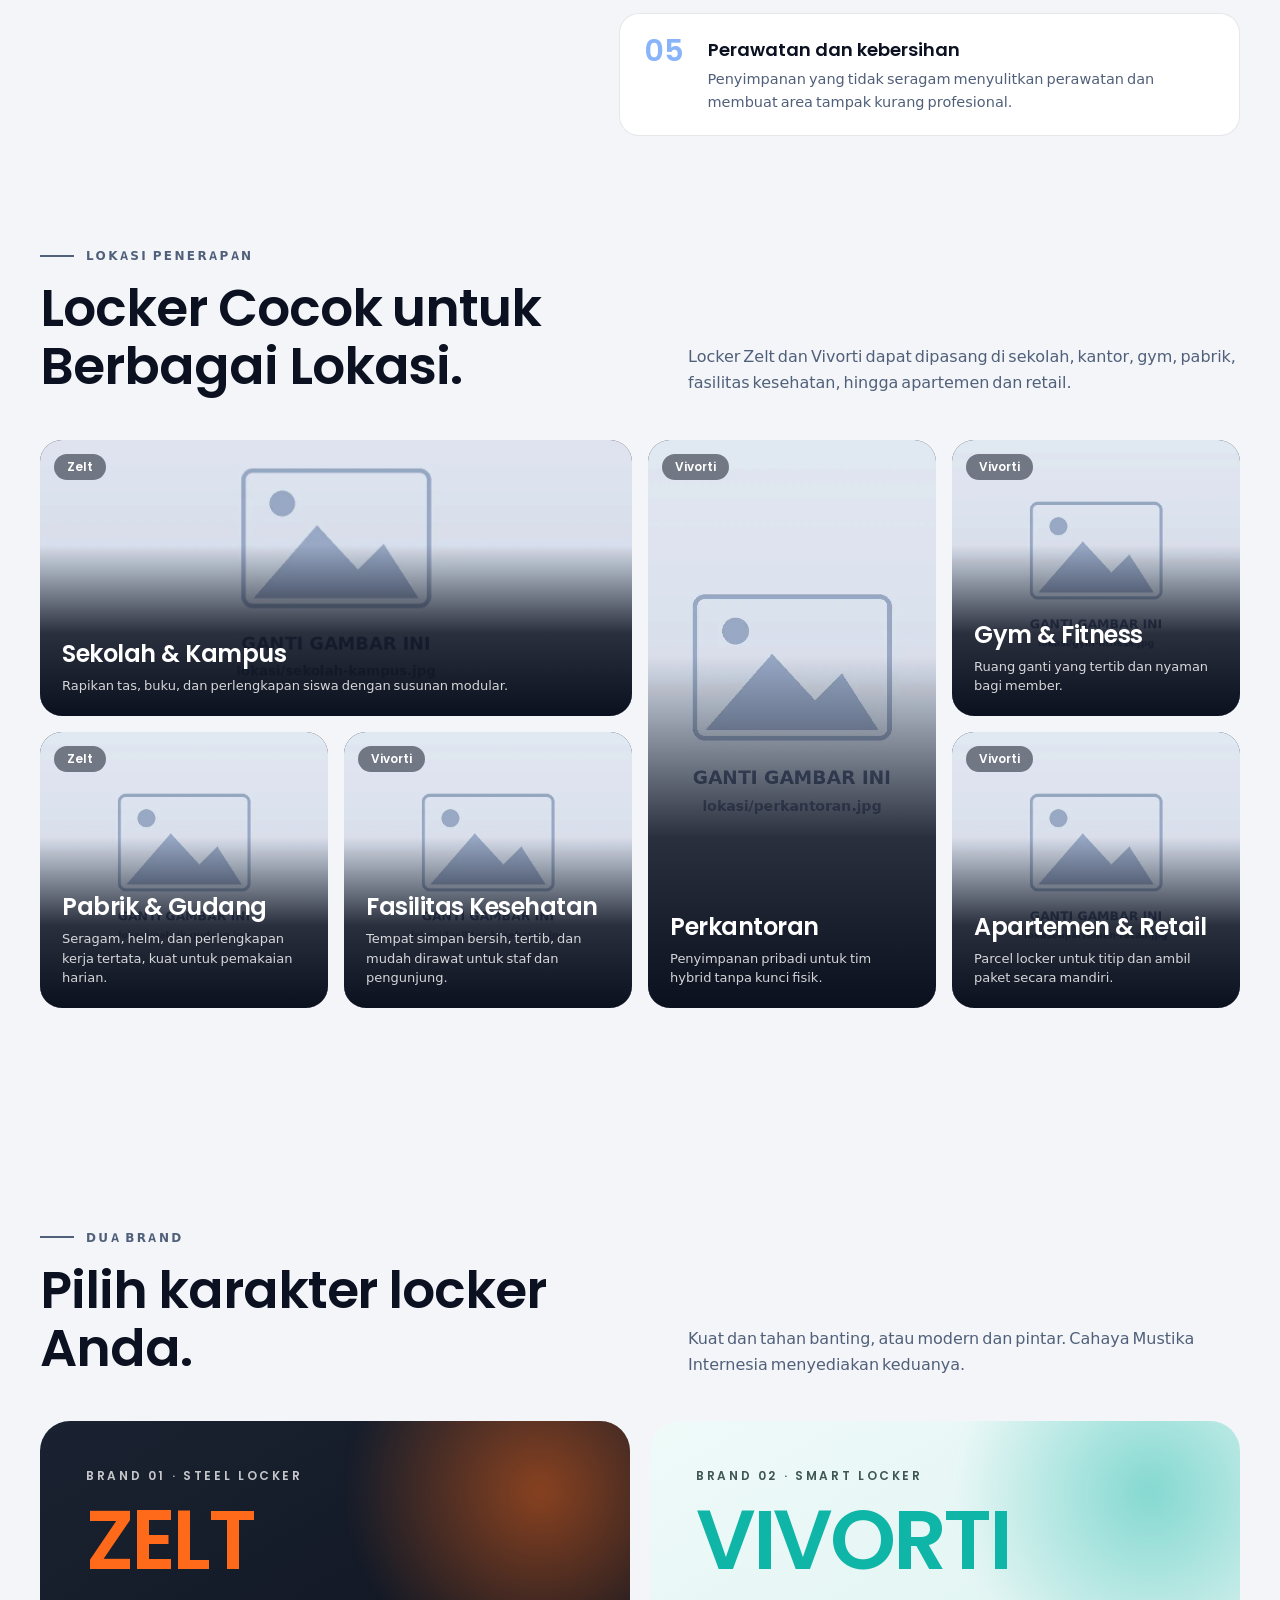
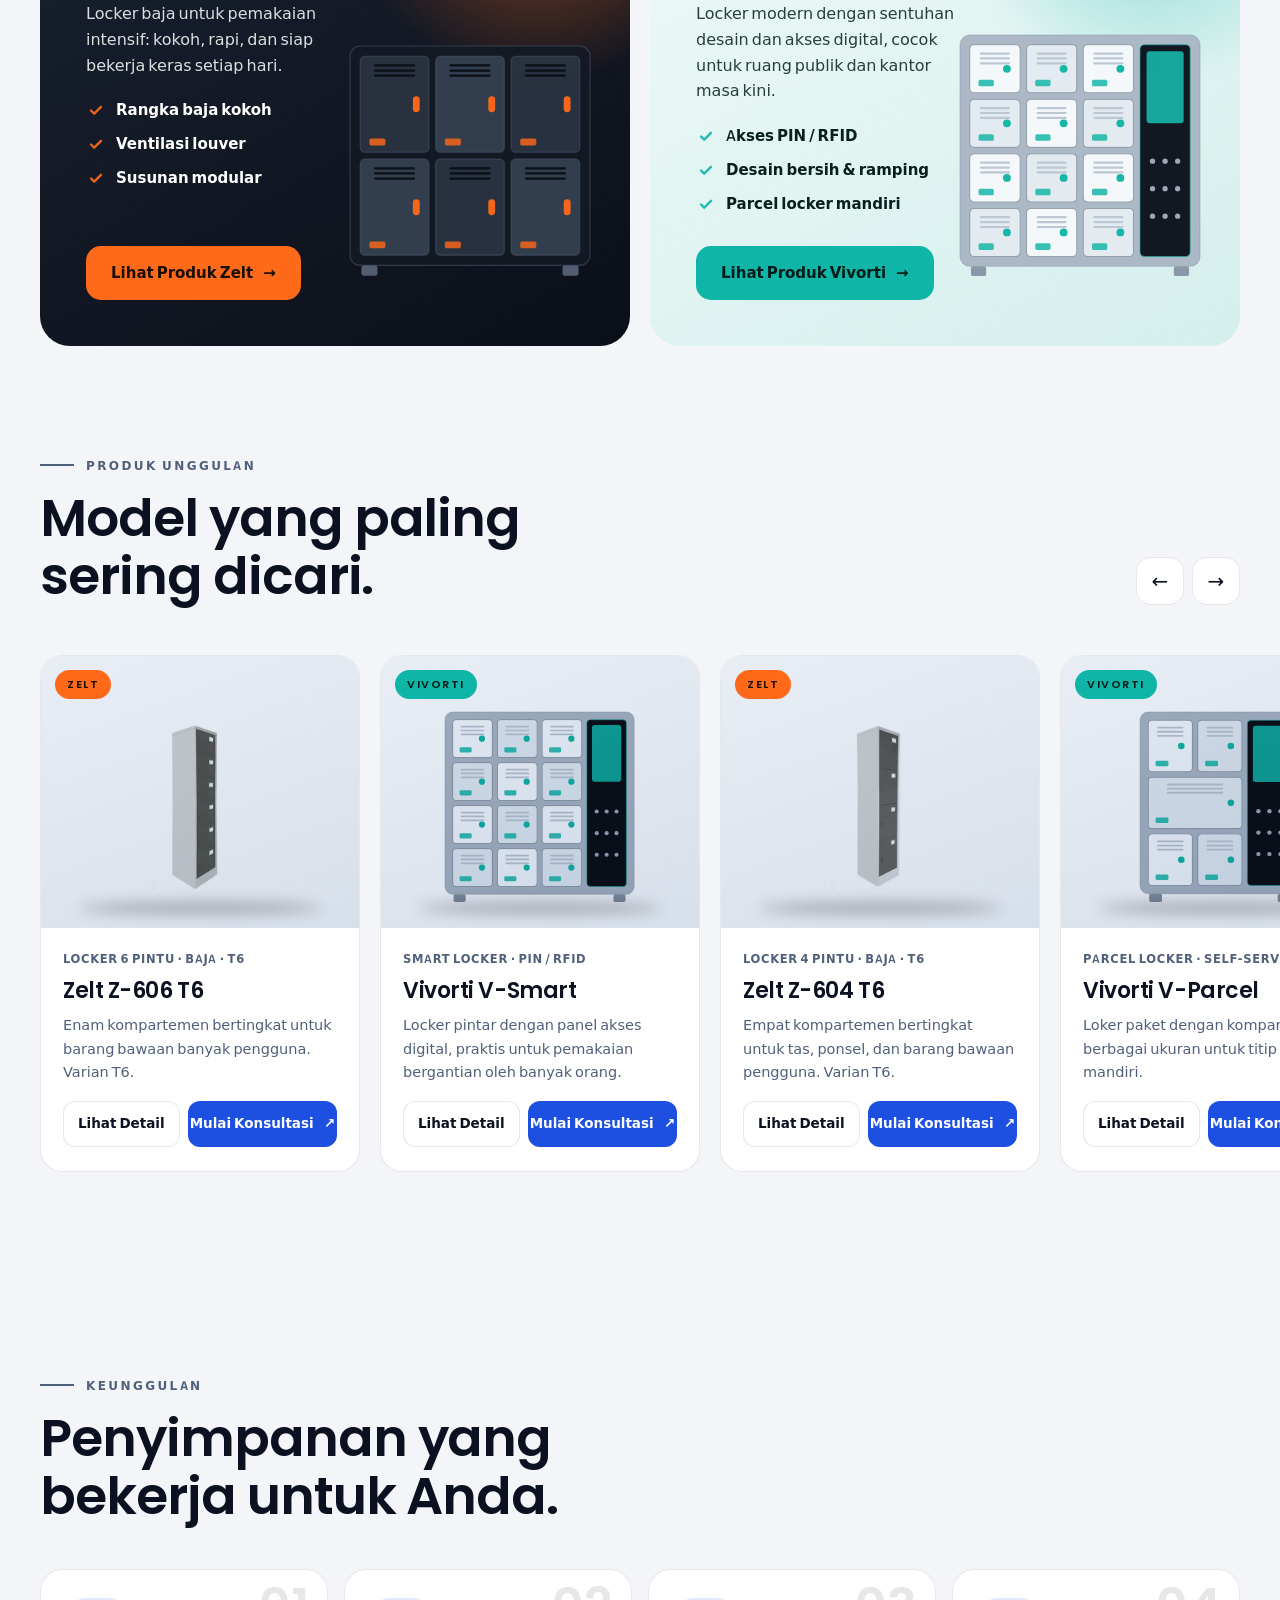
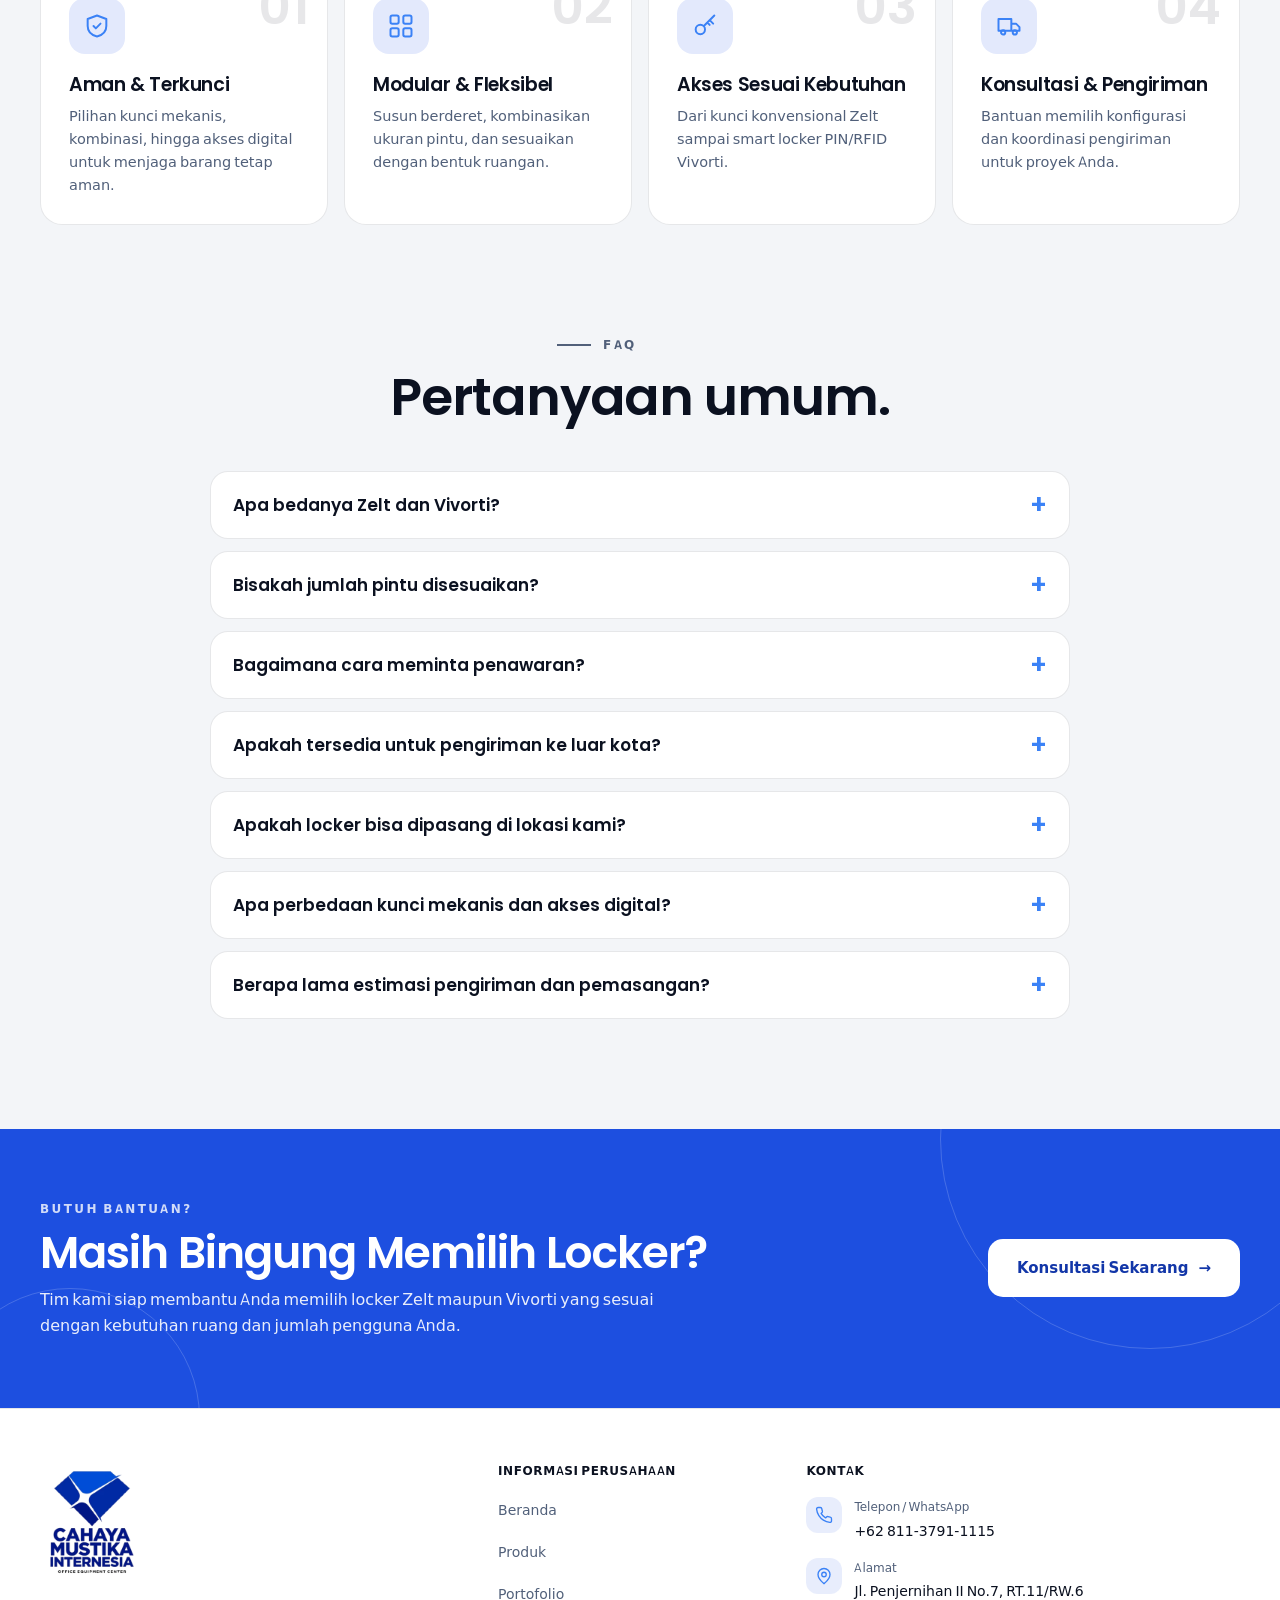
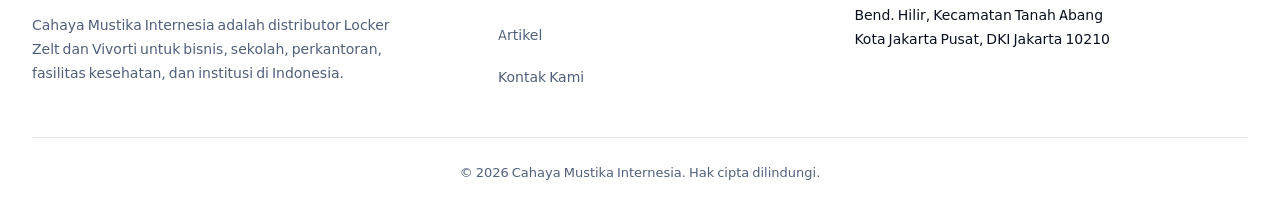
==== commit 0b0be945: "Upload website Cahaya Mustika Locker" ====
--- a/index.html
+++ b/index.html
@@ -12,7 +12,6 @@
 <script defer src="assets/js/locker.js"></script>
 </head>
 <body>
-<div class="prog" aria-hidden="true"></div>
 <div class="cover" aria-hidden="true"><div class="cover-in"><img class="theme-logo-light" src="assets/images/logo-footer.webp" width="320" height="320" alt=""><img class="theme-logo-dark" src="assets/images/logo-footer-dark.webp" width="320" height="320" alt=""><span class="cover-bar"><i></i></span><small>Locker</small></div></div>
 <a class="skip" href="#main">Lompat ke konten</a>
 <header class="hdr" id="hdr">
@@ -31,7 +30,7 @@
 
 <section class="hx"><div class="wrap hx-grid">
  <div class="hx-copy">
-  <h1 class="rv">Locker Zelt &amp; Vivorti untuk Sekolah, Kantor, dan Fasilitas Umum.</h1>
+  <h1 class="rv">Locker untuk Sekolah, Kantor, dan Fasilitas Umum.</h1>
   <p class="hx-lead rv" style="--d:.1s">Locker baja Zelt dan smart locker Vivorti dari Cahaya Mustika Internesia. Solusi penyimpanan yang aman dan rapi untuk sekolah, kantor, gym, pabrik, dan fasilitas kesehatan sesuai kebutuhan ruang Anda.</p>
   <div class="hx-cta rv" style="--d:.2s"><a class="btn btn-primary" href="pages/produk.html">Lihat Produk</a><a class="btn btn-ghost" href="https://wa.me/6281137911115?text=Halo%20Cahaya%20Mustika%20Internesia%2C%20saya%20ingin%20konsultasi%20mengenai%20locker." target="_blank" rel="noopener noreferrer">Konsultasi Sekarang</a></div>
  </div>
@@ -40,7 +39,7 @@
 
 <section class="sec chal"><div class="wrap chal-grid"><div class="chal-l"><p class="eyebrow rv">Tantangan</p><h2 class="rv" style="--d:.08s">Tantangan Penyimpanan di Ruang Anda</h2><p class="rv" style="--d:.16s">Setiap sekolah, kantor, gym, dan pabrik punya masalah penyimpanan yang berbeda. Locker Zelt dan Vivorti dirancang untuk menjawab tantangan yang paling sering muncul di lapangan.</p><a class="btn btn-primary rv" style="--d:.24s;margin-top:26px" href="https://wa.me/6281137911115?text=Halo%20Cahaya%20Mustika%20Internesia%2C%20saya%20ingin%20konsultasi%20solusi%20penyimpanan%20locker." target="_blank" rel="noopener noreferrer">Diskusikan Kebutuhan Anda <span class="arr">↗</span></a></div><ul class="chal-list"><li class="rv" style="--d:0.00s"><span class="cn">01</span><div><b>Barang berserakan</b><p>Tas, jaket, dan perlengkapan menumpuk di meja atau lantai sehingga ruangan terlihat berantakan.</p></div></li><li class="rv" style="--d:0.07s"><span class="cn">02</span><div><b>Keamanan tidak terjamin</b><p>Barang pribadi dibiarkan terbuka tanpa tempat simpan yang terkunci.</p></div></li><li class="rv" style="--d:0.14s"><span class="cn">03</span><div><b>Ruang terbatas</b><p>Tanpa penataan yang tepat, area ganti, koridor, dan ruang kerja cepat terasa sempit.</p></div></li><li class="rv" style="--d:0.21s"><span class="cn">04</span><div><b>Pemakaian bergantian sulit dikontrol</b><p>Kunci fisik mudah hilang, sementara pengguna datang dan pergi sepanjang hari.</p></div></li><li class="rv" style="--d:0.28s"><span class="cn">05</span><div><b>Perawatan dan kebersihan</b><p>Penyimpanan yang tidak seragam menyulitkan perawatan dan membuat area tampak kurang profesional.</p></div></li></ul></div></section>
 
-<section class="sec" style="padding-top:0"><div class="wrap"><div class="sec-h"><div><p class="eyebrow rv">Lokasi Penerapan</p><h2 class="rv" style="--d:.08s">Locker Cocok untuk Berbagai Lokasi.</h2></div><p class="rv" style="--d:.16s">Locker Zelt dan Vivorti dapat dipasang di sekolah, kantor, gym, pabrik, fasilitas kesehatan, hingga apartemen dan retail.</p></div><div class="loc-grid"><a class="loc z rv" style="--d:0.00s" href="pages/produk.html?brand=zelt"><img class="loc-img" src="assets/images/lokasi/sekolah-kampus.jpg" alt="Sekolah &amp; Kampus" width="1200" height="800" loading="lazy"><span class="loc-tag">Zelt</span><div class="loc-body"><h3>Sekolah &amp; Kampus</h3><p>Rapikan tas, buku, dan perlengkapan siswa dengan susunan modular.</p></div></a><a class="loc v rv" style="--d:0.06s" href="pages/produk.html?brand=viv"><img class="loc-img" src="assets/images/lokasi/perkantoran.jpg" alt="Perkantoran" width="800" height="1100" loading="lazy"><span class="loc-tag">Vivorti</span><div class="loc-body"><h3>Perkantoran</h3><p>Penyimpanan pribadi untuk tim hybrid tanpa kunci fisik.</p></div></a><a class="loc v rv" style="--d:0.12s" href="pages/produk.html?brand=viv"><img class="loc-img" src="assets/images/lokasi/gym-fitness.jpg" alt="Gym &amp; Fitness" width="1200" height="800" loading="lazy"><span class="loc-tag">Vivorti</span><div class="loc-body"><h3>Gym &amp; Fitness</h3><p>Ruang ganti yang tertib dan nyaman bagi member.</p></div></a><a class="loc z rv" style="--d:0.18s" href="pages/produk.html?brand=zelt"><img class="loc-img" src="assets/images/lokasi/pabrik-gudang.jpg" alt="Pabrik &amp; Gudang" width="1200" height="800" loading="lazy"><span class="loc-tag">Zelt</span><div class="loc-body"><h3>Pabrik &amp; Gudang</h3><p>Seragam, helm, dan perlengkapan kerja tertata, kuat untuk pemakaian harian.</p></div></a><a class="loc v rv" style="--d:0.24s" href="pages/produk.html?brand=viv"><img class="loc-img" src="assets/images/lokasi/fasilitas-kesehatan.jpg" alt="Fasilitas Kesehatan" width="1200" height="800" loading="lazy"><span class="loc-tag">Vivorti</span><div class="loc-body"><h3>Fasilitas Kesehatan</h3><p>Tempat simpan bersih, tertib, dan mudah dirawat untuk staf dan pengunjung.</p></div></a><a class="loc v rv" style="--d:0.30s" href="pages/produk.html?brand=viv"><img class="loc-img" src="assets/images/lokasi/apartemen-retail.jpg" alt="Apartemen &amp; Retail" width="1200" height="800" loading="lazy"><span class="loc-tag">Vivorti</span><div class="loc-body"><h3>Apartemen &amp; Retail</h3><p>Parcel locker untuk titip dan ambil paket secara mandiri.</p></div></a></div></div></section>
+<section class="sec" style="padding-top:0"><div class="wrap"><div class="sec-h"><div><p class="eyebrow rv">Lokasi Penerapan</p><h2 class="rv" style="--d:.08s">Locker Cocok untuk Berbagai Lokasi.</h2></div><p class="rv" style="--d:.16s">Locker Zelt dan Vivorti dapat dipasang di sekolah, kantor, gym, pabrik, fasilitas kesehatan, hingga apartemen dan retail.</p></div><div class="loc-grid"><div class="loc z rv" style="--d:0.00s"><img class="loc-img" src="assets/images/lokasi/sekolah-kampus.webp" alt="Sekolah &amp; Kampus" width="1200" height="800" loading="lazy"><span class="loc-tag">Zelt</span><div class="loc-body"><h3>Sekolah &amp; Kampus</h3><p>Rapikan tas, buku, dan perlengkapan siswa dengan susunan modular.</p></div></div><div class="loc v rv" style="--d:0.06s"><img class="loc-img" src="assets/images/lokasi/perkantoran.webp" alt="Perkantoran" width="800" height="1100" loading="lazy"><span class="loc-tag">Vivorti</span><div class="loc-body"><h3>Perkantoran</h3><p>Penyimpanan pribadi untuk tim hybrid tanpa kunci fisik.</p></div></div><div class="loc v rv" style="--d:0.12s"><img class="loc-img" src="assets/images/lokasi/gym-fitness.webp" alt="Gym &amp; Fitness" width="1200" height="800" loading="lazy"><span class="loc-tag">Vivorti</span><div class="loc-body"><h3>Gym &amp; Fitness</h3><p>Ruang ganti yang tertib dan nyaman bagi member.</p></div></div><div class="loc z rv" style="--d:0.18s"><img class="loc-img" src="assets/images/lokasi/pabrik-gudang.webp" alt="Pabrik &amp; Gudang" width="1200" height="800" loading="lazy"><span class="loc-tag">Zelt</span><div class="loc-body"><h3>Pabrik &amp; Gudang</h3><p>Seragam, helm, dan perlengkapan kerja tertata, kuat untuk pemakaian harian.</p></div></div><div class="loc v rv" style="--d:0.24s"><img class="loc-img" src="assets/images/lokasi/fasilitas-kesehatan.webp" alt="Fasilitas Kesehatan" width="1200" height="800" loading="lazy"><span class="loc-tag">Vivorti</span><div class="loc-body"><h3>Fasilitas Kesehatan</h3><p>Tempat simpan bersih, tertib, dan mudah dirawat untuk staf dan pengunjung.</p></div></div><div class="loc v rv" style="--d:0.30s"><img class="loc-img" src="assets/images/lokasi/apartemen-retail.webp" alt="Apartemen &amp; Retail" width="1200" height="800" loading="lazy"><span class="loc-tag">Vivorti</span><div class="loc-body"><h3>Apartemen &amp; Retail</h3><p>Parcel locker untuk titip dan ambil paket secara mandiri.</p></div></div></div></div></section>
 
 <section class="sec"><div class="wrap">
  <div class="sec-h"><div><p class="eyebrow rv">Dua Brand</p><h2 class="rv" style="--d:.08s">Pilih karakter locker Anda.</h2></div><p class="rv" style="--d:.16s">Kuat dan tahan banting, atau modern dan pintar. Cahaya Mustika Internesia menyediakan keduanya.</p></div>
@@ -52,26 +51,26 @@
 
 <section class="sec" style="padding-top:0"><div class="wrap">
  <div class="sec-h"><div><p class="eyebrow rv">Produk Unggulan</p><h2 class="rv" style="--d:.08s">Model yang paling sering dicari.</h2></div><div class="car-nav rv"><button type="button" data-car="-1" aria-label="Sebelumnya">←</button><button type="button" data-car="1" aria-label="Berikutnya">→</button></div></div>
- <div class="car" id="car"><article class="pcard rv" data-brand="zelt" data-name="Zelt Z6" data-tag="Locker 6 Pintu · Baja" data-desc="Enam pintu dua tingkat untuk barang pribadi dalam jumlah banyak per unit." data-feat="Dua tingkat, tiga kolom|Efisien untuk ruang ganti dan area staf|Pilihan kunci mekanis atau gembok|Bisa dikombinasikan dengan unit lain" data-wa="https://wa.me/6281137911115?text=Halo%20Cahaya%20Mustika%20Internesia%2C%20saya%20ingin%20meminta%20penawaran%20untuk%20locker%20Zelt%20Z6%20%28Locker%206%20Pintu%20%C2%B7%20Baja%29.">
-  <div class="pcard-art"><span class="badge z">Zelt</span><div class="art"><svg viewBox="0 0 210 201" xmlns="http://www.w3.org/2000/svg" role="img" aria-label="Ilustrasi locker zelt"><rect x="0" y="0" width="210" height="192" rx="9" fill="#141a24" stroke="#566176" stroke-opacity=".5"/><rect x="10" y="192" width="14" height="9" rx="2" fill="#566176"/><rect x="186" y="192" width="14" height="9" rx="2" fill="#566176"/><rect x="9" y="9" width="60" height="84" rx="4" fill="#06090f"/><rect x="13" y="46.800000000000004" width="52" height="2" fill="#1c2638"/><rect x="75" y="9" width="60" height="84" rx="4" fill="#06090f"/><rect x="79" y="46.800000000000004" width="52" height="2" fill="#1c2638"/><rect x="141" y="9" width="60" height="84" rx="4" fill="#06090f"/><rect x="145" y="46.800000000000004" width="52" height="2" fill="#1c2638"/><rect x="9" y="99" width="60" height="84" rx="4" fill="#06090f"/><rect x="13" y="136.8" width="52" height="2" fill="#1c2638"/><rect x="75" y="99" width="60" height="84" rx="4" fill="#06090f"/><rect x="79" y="136.8" width="52" height="2" fill="#1c2638"/><rect x="141" y="99" width="60" height="84" rx="4" fill="#06090f"/><rect x="145" y="136.8" width="52" height="2" fill="#1c2638"/><g class="dr" style="transition-delay:0.00s"><rect x="9" y="9" width="60" height="84" rx="4" fill="#2a3341" stroke="#566176" stroke-opacity=".55"/><rect x="21.0" y="16.0" width="36.0" height="2" rx="1" fill="#0b0f16"/><rect x="21.0" y="20.5" width="36.0" height="2" rx="1" fill="#0b0f16"/><rect x="21.0" y="25.0" width="36.0" height="2" rx="1" fill="#0b0f16"/><rect x="55.0" y="44.0" width="6" height="14" rx="3" fill="#ff6a1a"/><rect x="17.0" y="81.0" width="14" height="6" rx="1.5" fill="#ff6a1a" opacity=".85"/></g><g class="dr" style="transition-delay:0.05s"><rect x="75" y="9" width="60" height="84" rx="4" fill="#34404f" stroke="#566176" stroke-opacity=".55"/><rect x="87.0" y="16.0" width="36.0" height="2" rx="1" fill="#0b0f16"/><rect x="87.0" y="20.5" width="36.0" height="2" rx="1" fill="#0b0f16"/><rect x="87.0" y="25.0" width="36.0" height="2" rx="1" fill="#0b0f16"/><rect x="121.0" y="44.0" width="6" height="14" rx="3" fill="#ff6a1a"/><rect x="83.0" y="81.0" width="14" height="6" rx="1.5" fill="#ff6a1a" opacity=".85"/></g><g class="dr" style="transition-delay:0.10s"><rect x="141" y="9" width="60" height="84" rx="4" fill="#2a3341" stroke="#566176" stroke-opacity=".55"/><rect x="153.0" y="16.0" width="36.0" height="2" rx="1" fill="#0b0f16"/><rect x="153.0" y="20.5" width="36.0" height="2" rx="1" fill="#0b0f16"/><rect x="153.0" y="25.0" width="36.0" height="2" rx="1" fill="#0b0f16"/><rect x="187.0" y="44.0" width="6" height="14" rx="3" fill="#ff6a1a"/><rect x="149.0" y="81.0" width="14" height="6" rx="1.5" fill="#ff6a1a" opacity=".85"/></g><g class="dr" style="transition-delay:0.15s"><rect x="9" y="99" width="60" height="84" rx="4" fill="#34404f" stroke="#566176" stroke-opacity=".55"/><rect x="21.0" y="106.0" width="36.0" height="2" rx="1" fill="#0b0f16"/><rect x="21.0" y="110.5" width="36.0" height="2" rx="1" fill="#0b0f16"/><rect x="21.0" y="115.0" width="36.0" height="2" rx="1" fill="#0b0f16"/><rect x="55.0" y="134.0" width="6" height="14" rx="3" fill="#ff6a1a"/><rect x="17.0" y="171.0" width="14" height="6" rx="1.5" fill="#ff6a1a" opacity=".85"/></g><g class="dr" style="transition-delay:0.20s"><rect x="75" y="99" width="60" height="84" rx="4" fill="#2a3341" stroke="#566176" stroke-opacity=".55"/><rect x="87.0" y="106.0" width="36.0" height="2" rx="1" fill="#0b0f16"/><rect x="87.0" y="110.5" width="36.0" height="2" rx="1" fill="#0b0f16"/><rect x="87.0" y="115.0" width="36.0" height="2" rx="1" fill="#0b0f16"/><rect x="121.0" y="134.0" width="6" height="14" rx="3" fill="#ff6a1a"/><rect x="83.0" y="171.0" width="14" height="6" rx="1.5" fill="#ff6a1a" opacity=".85"/></g><g class="dr" style="transition-delay:0.00s"><rect x="141" y="99" width="60" height="84" rx="4" fill="#34404f" stroke="#566176" stroke-opacity=".55"/><rect x="153.0" y="106.0" width="36.0" height="2" rx="1" fill="#0b0f16"/><rect x="153.0" y="110.5" width="36.0" height="2" rx="1" fill="#0b0f16"/><rect x="153.0" y="115.0" width="36.0" height="2" rx="1" fill="#0b0f16"/><rect x="187.0" y="134.0" width="6" height="14" rx="3" fill="#ff6a1a"/><rect x="149.0" y="171.0" width="14" height="6" rx="1.5" fill="#ff6a1a" opacity=".85"/></g></svg></div></div>
-  <div class="pcard-body"><small>Locker 6 Pintu · Baja</small><h3>Zelt Z6</h3><p>Enam pintu dua tingkat untuk barang pribadi dalam jumlah banyak per unit.</p>
-  <div class="pcard-act"><button class="btn btn-line" type="button" data-detail>Lihat Detail</button><a class="btn btn-wa btn-blue" href="https://wa.me/6281137911115?text=Halo%20Cahaya%20Mustika%20Internesia%2C%20saya%20ingin%20meminta%20penawaran%20untuk%20locker%20Zelt%20Z6%20%28Locker%206%20Pintu%20%C2%B7%20Baja%29." target="_blank" rel="noopener noreferrer">Mulai Konsultasi <span class="arr">↗</span></a></div></div>
+ <div class="car" id="car"><article class="pcard rv" data-brand="zelt" data-name="Zelt Z-606 T6" data-tag="Locker 6 Pintu · Baja · T6" data-desc="Enam kompartemen bertingkat untuk barang bawaan banyak pengguna. Varian T6." data-feat="Enam kompartemen dalam satu kolom|Rangka baja kokoh dengan ventilasi louver|Pilihan kunci mekanis atau gembok|Cocok untuk gym, perpustakaan, dan area event|Varian T6: spesifikasi dikonfirmasi tim sales" data-wa="https://wa.me/6281137911115?text=Halo%20Cahaya%20Mustika%20Internesia%2C%20saya%20ingin%20berkonsultasi%20mengenai%20locker%20Zelt%20Z-606%20T6%20%28Locker%206%20Pintu%20%C2%B7%20Baja%20%C2%B7%20T6%29.">
+  <div class="pcard-art"><span class="badge z">Zelt</span><div class="art"><img src="assets/images/produk/zelt-z606-t6.webp" alt="Locker Zelt Z-606 T6" width="500" height="500" loading="lazy"></div></div>
+  <div class="pcard-body"><small>Locker 6 Pintu · Baja · T6</small><h3>Zelt Z-606 T6</h3><p>Enam kompartemen bertingkat untuk barang bawaan banyak pengguna. Varian T6.</p>
+  <div class="pcard-act"><button class="btn btn-line" type="button" data-detail>Lihat Detail</button><a class="btn btn-wa btn-blue" href="https://wa.me/6281137911115?text=Halo%20Cahaya%20Mustika%20Internesia%2C%20saya%20ingin%20berkonsultasi%20mengenai%20locker%20Zelt%20Z-606%20T6%20%28Locker%206%20Pintu%20%C2%B7%20Baja%20%C2%B7%20T6%29." target="_blank" rel="noopener noreferrer">Mulai Konsultasi <span class="arr">↗</span></a></div></div>
 </article><article class="pcard rv" data-brand="viv" data-name="Vivorti V-Smart" data-tag="Smart Locker · PIN / RFID" data-desc="Locker pintar dengan panel akses digital, praktis untuk pemakaian bergantian oleh banyak orang." data-feat="Akses digital dengan PIN atau kartu RFID|Panel kontrol terpusat di sisi unit|Pintu bernomor dengan indikator status|Cocok untuk kantor modern, coworking, dan gym" data-wa="https://wa.me/6281137911115?text=Halo%20Cahaya%20Mustika%20Internesia%2C%20saya%20ingin%20meminta%20penawaran%20untuk%20locker%20Vivorti%20V-Smart%20%28Smart%20Locker%20%C2%B7%20PIN%20/%20RFID%29.">
   <div class="pcard-art"><span class="badge v">Vivorti</span><div class="art"><svg viewBox="0 0 220 221" xmlns="http://www.w3.org/2000/svg" role="img" aria-label="Ilustrasi locker viv"><rect x="0" y="0" width="220" height="212" rx="9" fill="#aab6c4" stroke="#8895a5" stroke-opacity=".5"/><rect x="10" y="212" width="14" height="9" rx="2" fill="#8895a5"/><rect x="196" y="212" width="14" height="9" rx="2" fill="#8895a5"/><rect x="9" y="9" width="46" height="44" rx="4" fill="#06090f"/><rect x="13" y="28.8" width="38" height="2" fill="#1c2638"/><rect x="61" y="9" width="46" height="44" rx="4" fill="#06090f"/><rect x="65" y="28.8" width="38" height="2" fill="#1c2638"/><rect x="113" y="9" width="46" height="44" rx="4" fill="#06090f"/><rect x="117" y="28.8" width="38" height="2" fill="#1c2638"/><rect x="9" y="59" width="46" height="44" rx="4" fill="#06090f"/><rect x="13" y="78.8" width="38" height="2" fill="#1c2638"/><rect x="61" y="59" width="46" height="44" rx="4" fill="#06090f"/><rect x="65" y="78.8" width="38" height="2" fill="#1c2638"/><rect x="113" y="59" width="46" height="44" rx="4" fill="#06090f"/><rect x="117" y="78.8" width="38" height="2" fill="#1c2638"/><rect x="9" y="109" width="46" height="44" rx="4" fill="#06090f"/><rect x="13" y="128.8" width="38" height="2" fill="#1c2638"/><rect x="61" y="109" width="46" height="44" rx="4" fill="#06090f"/><rect x="65" y="128.8" width="38" height="2" fill="#1c2638"/><rect x="113" y="109" width="46" height="44" rx="4" fill="#06090f"/><rect x="117" y="128.8" width="38" height="2" fill="#1c2638"/><rect x="9" y="159" width="46" height="44" rx="4" fill="#06090f"/><rect x="13" y="178.8" width="38" height="2" fill="#1c2638"/><rect x="61" y="159" width="46" height="44" rx="4" fill="#06090f"/><rect x="65" y="178.8" width="38" height="2" fill="#1c2638"/><rect x="113" y="159" width="46" height="44" rx="4" fill="#06090f"/><rect x="117" y="178.8" width="38" height="2" fill="#1c2638"/><g class="dr" style="transition-delay:0.00s"><rect x="9" y="9" width="46" height="44" rx="4" fill="#f6f9fc" stroke="#8895a5" stroke-opacity=".55"/><rect x="18.2" y="16.0" width="27.6" height="2" rx="1" fill="#bcc6d2"/><rect x="18.2" y="20.5" width="27.6" height="2" rx="1" fill="#bcc6d2"/><rect x="18.2" y="25.0" width="27.6" height="2" rx="1" fill="#bcc6d2"/><circle cx="43.0" cy="31.0" r="3.6" fill="#0fb5a6"/><rect x="17.0" y="41.0" width="14" height="6" rx="1.5" fill="#0fb5a6" opacity=".85"/></g><g class="dr" style="transition-delay:0.05s"><rect x="61" y="9" width="46" height="44" rx="4" fill="#e4ebf2" stroke="#8895a5" stroke-opacity=".55"/><rect x="70.2" y="16.0" width="27.6" height="2" rx="1" fill="#bcc6d2"/><rect x="70.2" y="20.5" width="27.6" height="2" rx="1" fill="#bcc6d2"/><rect x="70.2" y="25.0" width="27.6" height="2" rx="1" fill="#bcc6d2"/><circle cx="95.0" cy="31.0" r="3.6" fill="#0fb5a6"/><rect x="69.0" y="41.0" width="14" height="6" rx="1.5" fill="#0fb5a6" opacity=".85"/></g><g class="dr" style="transition-delay:0.10s"><rect x="113" y="9" width="46" height="44" rx="4" fill="#f6f9fc" stroke="#8895a5" stroke-opacity=".55"/><rect x="122.2" y="16.0" width="27.6" height="2" rx="1" fill="#bcc6d2"/><rect x="122.2" y="20.5" width="27.6" height="2" rx="1" fill="#bcc6d2"/><rect x="122.2" y="25.0" width="27.6" height="2" rx="1" fill="#bcc6d2"/><circle cx="147.0" cy="31.0" r="3.6" fill="#0fb5a6"/><rect x="121.0" y="41.0" width="14" height="6" rx="1.5" fill="#0fb5a6" opacity=".85"/></g><g class="dr" style="transition-delay:0.15s"><rect x="9" y="59" width="46" height="44" rx="4" fill="#e4ebf2" stroke="#8895a5" stroke-opacity=".55"/><rect x="18.2" y="66.0" width="27.6" height="2" rx="1" fill="#bcc6d2"/><rect x="18.2" y="70.5" width="27.6" height="2" rx="1" fill="#bcc6d2"/><rect x="18.2" y="75.0" width="27.6" height="2" rx="1" fill="#bcc6d2"/><circle cx="43.0" cy="81.0" r="3.6" fill="#0fb5a6"/><rect x="17.0" y="91.0" width="14" height="6" rx="1.5" fill="#0fb5a6" opacity=".85"/></g><g class="dr" style="transition-delay:0.20s"><rect x="61" y="59" width="46" height="44" rx="4" fill="#f6f9fc" stroke="#8895a5" stroke-opacity=".55"/><rect x="70.2" y="66.0" width="27.6" height="2" rx="1" fill="#bcc6d2"/><rect x="70.2" y="70.5" width="27.6" height="2" rx="1" fill="#bcc6d2"/><rect x="70.2" y="75.0" width="27.6" height="2" rx="1" fill="#bcc6d2"/><circle cx="95.0" cy="81.0" r="3.6" fill="#0fb5a6"/><rect x="69.0" y="91.0" width="14" height="6" rx="1.5" fill="#0fb5a6" opacity=".85"/></g><g class="dr" style="transition-delay:0.00s"><rect x="113" y="59" width="46" height="44" rx="4" fill="#e4ebf2" stroke="#8895a5" stroke-opacity=".55"/><rect x="122.2" y="66.0" width="27.6" height="2" rx="1" fill="#bcc6d2"/><rect x="122.2" y="70.5" width="27.6" height="2" rx="1" fill="#bcc6d2"/><rect x="122.2" y="75.0" width="27.6" height="2" rx="1" fill="#bcc6d2"/><circle cx="147.0" cy="81.0" r="3.6" fill="#0fb5a6"/><rect x="121.0" y="91.0" width="14" height="6" rx="1.5" fill="#0fb5a6" opacity=".85"/></g><g class="dr" style="transition-delay:0.05s"><rect x="9" y="109" width="46" height="44" rx="4" fill="#f6f9fc" stroke="#8895a5" stroke-opacity=".55"/><rect x="18.2" y="116.0" width="27.6" height="2" rx="1" fill="#bcc6d2"/><rect x="18.2" y="120.5" width="27.6" height="2" rx="1" fill="#bcc6d2"/><rect x="18.2" y="125.0" width="27.6" height="2" rx="1" fill="#bcc6d2"/><circle cx="43.0" cy="131.0" r="3.6" fill="#0fb5a6"/><rect x="17.0" y="141.0" width="14" height="6" rx="1.5" fill="#0fb5a6" opacity=".85"/></g><g class="dr" style="transition-delay:0.10s"><rect x="61" y="109" width="46" height="44" rx="4" fill="#e4ebf2" stroke="#8895a5" stroke-opacity=".55"/><rect x="70.2" y="116.0" width="27.6" height="2" rx="1" fill="#bcc6d2"/><rect x="70.2" y="120.5" width="27.6" height="2" rx="1" fill="#bcc6d2"/><rect x="70.2" y="125.0" width="27.6" height="2" rx="1" fill="#bcc6d2"/><circle cx="95.0" cy="131.0" r="3.6" fill="#0fb5a6"/><rect x="69.0" y="141.0" width="14" height="6" rx="1.5" fill="#0fb5a6" opacity=".85"/></g><g class="dr" style="transition-delay:0.15s"><rect x="113" y="109" width="46" height="44" rx="4" fill="#f6f9fc" stroke="#8895a5" stroke-opacity=".55"/><rect x="122.2" y="116.0" width="27.6" height="2" rx="1" fill="#bcc6d2"/><rect x="122.2" y="120.5" width="27.6" height="2" rx="1" fill="#bcc6d2"/><rect x="122.2" y="125.0" width="27.6" height="2" rx="1" fill="#bcc6d2"/><circle cx="147.0" cy="131.0" r="3.6" fill="#0fb5a6"/><rect x="121.0" y="141.0" width="14" height="6" rx="1.5" fill="#0fb5a6" opacity=".85"/></g><g class="dr" style="transition-delay:0.20s"><rect x="9" y="159" width="46" height="44" rx="4" fill="#e4ebf2" stroke="#8895a5" stroke-opacity=".55"/><rect x="18.2" y="166.0" width="27.6" height="2" rx="1" fill="#bcc6d2"/><rect x="18.2" y="170.5" width="27.6" height="2" rx="1" fill="#bcc6d2"/><rect x="18.2" y="175.0" width="27.6" height="2" rx="1" fill="#bcc6d2"/><circle cx="43.0" cy="181.0" r="3.6" fill="#0fb5a6"/><rect x="17.0" y="191.0" width="14" height="6" rx="1.5" fill="#0fb5a6" opacity=".85"/></g><g class="dr" style="transition-delay:0.00s"><rect x="61" y="159" width="46" height="44" rx="4" fill="#f6f9fc" stroke="#8895a5" stroke-opacity=".55"/><rect x="70.2" y="166.0" width="27.6" height="2" rx="1" fill="#bcc6d2"/><rect x="70.2" y="170.5" width="27.6" height="2" rx="1" fill="#bcc6d2"/><rect x="70.2" y="175.0" width="27.6" height="2" rx="1" fill="#bcc6d2"/><circle cx="95.0" cy="181.0" r="3.6" fill="#0fb5a6"/><rect x="69.0" y="191.0" width="14" height="6" rx="1.5" fill="#0fb5a6" opacity=".85"/></g><g class="dr" style="transition-delay:0.05s"><rect x="113" y="159" width="46" height="44" rx="4" fill="#e4ebf2" stroke="#8895a5" stroke-opacity=".55"/><rect x="122.2" y="166.0" width="27.6" height="2" rx="1" fill="#bcc6d2"/><rect x="122.2" y="170.5" width="27.6" height="2" rx="1" fill="#bcc6d2"/><rect x="122.2" y="175.0" width="27.6" height="2" rx="1" fill="#bcc6d2"/><circle cx="147.0" cy="181.0" r="3.6" fill="#0fb5a6"/><rect x="121.0" y="191.0" width="14" height="6" rx="1.5" fill="#0fb5a6" opacity=".85"/></g><rect x="165" y="9" width="46" height="194" rx="4" fill="#0a0f1a" stroke="#0fb5a6" stroke-opacity=".6"/><rect x="171" y="15" width="34" height="66.0" rx="3" fill="#0fb5a6" opacity=".9"/><circle cx="176.5" cy="115.7" r="2.4" fill="#cdd9ea" opacity=".75"/><circle cx="188.0" cy="115.7" r="2.4" fill="#cdd9ea" opacity=".75"/><circle cx="199.5" cy="115.7" r="2.4" fill="#cdd9ea" opacity=".75"/><circle cx="176.5" cy="140.9" r="2.4" fill="#cdd9ea" opacity=".75"/><circle cx="188.0" cy="140.9" r="2.4" fill="#cdd9ea" opacity=".75"/><circle cx="199.5" cy="140.9" r="2.4" fill="#cdd9ea" opacity=".75"/><circle cx="176.5" cy="166.1" r="2.4" fill="#cdd9ea" opacity=".75"/><circle cx="188.0" cy="166.1" r="2.4" fill="#cdd9ea" opacity=".75"/><circle cx="199.5" cy="166.1" r="2.4" fill="#cdd9ea" opacity=".75"/></svg></div></div>
   <div class="pcard-body"><small>Smart Locker · PIN / RFID</small><h3>Vivorti V-Smart</h3><p>Locker pintar dengan panel akses digital, praktis untuk pemakaian bergantian oleh banyak orang.</p>
   <div class="pcard-act"><button class="btn btn-line" type="button" data-detail>Lihat Detail</button><a class="btn btn-wa btn-blue" href="https://wa.me/6281137911115?text=Halo%20Cahaya%20Mustika%20Internesia%2C%20saya%20ingin%20meminta%20penawaran%20untuk%20locker%20Vivorti%20V-Smart%20%28Smart%20Locker%20%C2%B7%20PIN%20/%20RFID%29." target="_blank" rel="noopener noreferrer">Mulai Konsultasi <span class="arr">↗</span></a></div></div>
-</article><article class="pcard rv" data-brand="zelt" data-name="Zelt Z12" data-tag="Locker 12 Pintu · Baja" data-desc="Dua belas kompartemen kecil untuk tas, ponsel, dan barang bawaan pengunjung atau karyawan." data-feat="Tiga tingkat, empat kolom|Kapasitas pengguna tinggi per unit|Tiap pintu bernomor|Cocok untuk gym, perpustakaan, dan area event" data-wa="https://wa.me/6281137911115?text=Halo%20Cahaya%20Mustika%20Internesia%2C%20saya%20ingin%20meminta%20penawaran%20untuk%20locker%20Zelt%20Z12%20%28Locker%2012%20Pintu%20%C2%B7%20Baja%29.">
-  <div class="pcard-art"><span class="badge z">Zelt</span><div class="art"><svg viewBox="0 0 236 213" xmlns="http://www.w3.org/2000/svg" role="img" aria-label="Ilustrasi locker zelt"><rect x="0" y="0" width="236" height="204" rx="9" fill="#141a24" stroke="#566176" stroke-opacity=".5"/><rect x="10" y="204" width="14" height="9" rx="2" fill="#566176"/><rect x="212" y="204" width="14" height="9" rx="2" fill="#566176"/><rect x="9" y="9" width="50" height="58" rx="4" fill="#06090f"/><rect x="13" y="35.1" width="42" height="2" fill="#1c2638"/><rect x="65" y="9" width="50" height="58" rx="4" fill="#06090f"/><rect x="69" y="35.1" width="42" height="2" fill="#1c2638"/><rect x="121" y="9" width="50" height="58" rx="4" fill="#06090f"/><rect x="125" y="35.1" width="42" height="2" fill="#1c2638"/><rect x="177" y="9" width="50" height="58" rx="4" fill="#06090f"/><rect x="181" y="35.1" width="42" height="2" fill="#1c2638"/><rect x="9" y="73" width="50" height="58" rx="4" fill="#06090f"/><rect x="13" y="99.1" width="42" height="2" fill="#1c2638"/><rect x="65" y="73" width="50" height="58" rx="4" fill="#06090f"/><rect x="69" y="99.1" width="42" height="2" fill="#1c2638"/><rect x="121" y="73" width="50" height="58" rx="4" fill="#06090f"/><rect x="125" y="99.1" width="42" height="2" fill="#1c2638"/><rect x="177" y="73" width="50" height="58" rx="4" fill="#06090f"/><rect x="181" y="99.1" width="42" height="2" fill="#1c2638"/><rect x="9" y="137" width="50" height="58" rx="4" fill="#06090f"/><rect x="13" y="163.1" width="42" height="2" fill="#1c2638"/><rect x="65" y="137" width="50" height="58" rx="4" fill="#06090f"/><rect x="69" y="163.1" width="42" height="2" fill="#1c2638"/><rect x="121" y="137" width="50" height="58" rx="4" fill="#06090f"/><rect x="125" y="163.1" width="42" height="2" fill="#1c2638"/><rect x="177" y="137" width="50" height="58" rx="4" fill="#06090f"/><rect x="181" y="163.1" width="42" height="2" fill="#1c2638"/><g class="dr" style="transition-delay:0.00s"><rect x="9" y="9" width="50" height="58" rx="4" fill="#2a3341" stroke="#566176" stroke-opacity=".55"/><rect x="19.0" y="16.0" width="30.0" height="2" rx="1" fill="#0b0f16"/><rect x="19.0" y="20.5" width="30.0" height="2" rx="1" fill="#0b0f16"/><rect x="19.0" y="25.0" width="30.0" height="2" rx="1" fill="#0b0f16"/><rect x="45.0" y="31.0" width="6" height="14" rx="3" fill="#ff6a1a"/><rect x="17.0" y="55.0" width="14" height="6" rx="1.5" fill="#ff6a1a" opacity=".85"/></g><g class="dr" style="transition-delay:0.05s"><rect x="65" y="9" width="50" height="58" rx="4" fill="#34404f" stroke="#566176" stroke-opacity=".55"/><rect x="75.0" y="16.0" width="30.0" height="2" rx="1" fill="#0b0f16"/><rect x="75.0" y="20.5" width="30.0" height="2" rx="1" fill="#0b0f16"/><rect x="75.0" y="25.0" width="30.0" height="2" rx="1" fill="#0b0f16"/><rect x="101.0" y="31.0" width="6" height="14" rx="3" fill="#ff6a1a"/><rect x="73.0" y="55.0" width="14" height="6" rx="1.5" fill="#ff6a1a" opacity=".85"/></g><g class="dr" style="transition-delay:0.10s"><rect x="121" y="9" width="50" height="58" rx="4" fill="#2a3341" stroke="#566176" stroke-opacity=".55"/><rect x="131.0" y="16.0" width="30.0" height="2" rx="1" fill="#0b0f16"/><rect x="131.0" y="20.5" width="30.0" height="2" rx="1" fill="#0b0f16"/><rect x="131.0" y="25.0" width="30.0" height="2" rx="1" fill="#0b0f16"/><rect x="157.0" y="31.0" width="6" height="14" rx="3" fill="#ff6a1a"/><rect x="129.0" y="55.0" width="14" height="6" rx="1.5" fill="#ff6a1a" opacity=".85"/></g><g class="dr" style="transition-delay:0.15s"><rect x="177" y="9" width="50" height="58" rx="4" fill="#34404f" stroke="#566176" stroke-opacity=".55"/><rect x="187.0" y="16.0" width="30.0" height="2" rx="1" fill="#0b0f16"/><rect x="187.0" y="20.5" width="30.0" height="2" rx="1" fill="#0b0f16"/><rect x="187.0" y="25.0" width="30.0" height="2" rx="1" fill="#0b0f16"/><rect x="213.0" y="31.0" width="6" height="14" rx="3" fill="#ff6a1a"/><rect x="185.0" y="55.0" width="14" height="6" rx="1.5" fill="#ff6a1a" opacity=".85"/></g><g class="dr" style="transition-delay:0.20s"><rect x="9" y="73" width="50" height="58" rx="4" fill="#34404f" stroke="#566176" stroke-opacity=".55"/><rect x="19.0" y="80.0" width="30.0" height="2" rx="1" fill="#0b0f16"/><rect x="19.0" y="84.5" width="30.0" height="2" rx="1" fill="#0b0f16"/><rect x="19.0" y="89.0" width="30.0" height="2" rx="1" fill="#0b0f16"/><rect x="45.0" y="95.0" width="6" height="14" rx="3" fill="#ff6a1a"/><rect x="17.0" y="119.0" width="14" height="6" rx="1.5" fill="#ff6a1a" opacity=".85"/></g><g class="dr" style="transition-delay:0.00s"><rect x="65" y="73" width="50" height="58" rx="4" fill="#2a3341" stroke="#566176" stroke-opacity=".55"/><rect x="75.0" y="80.0" width="30.0" height="2" rx="1" fill="#0b0f16"/><rect x="75.0" y="84.5" width="30.0" height="2" rx="1" fill="#0b0f16"/><rect x="75.0" y="89.0" width="30.0" height="2" rx="1" fill="#0b0f16"/><rect x="101.0" y="95.0" width="6" height="14" rx="3" fill="#ff6a1a"/><rect x="73.0" y="119.0" width="14" height="6" rx="1.5" fill="#ff6a1a" opacity=".85"/></g><g class="dr" style="transition-delay:0.05s"><rect x="121" y="73" width="50" height="58" rx="4" fill="#34404f" stroke="#566176" stroke-opacity=".55"/><rect x="131.0" y="80.0" width="30.0" height="2" rx="1" fill="#0b0f16"/><rect x="131.0" y="84.5" width="30.0" height="2" rx="1" fill="#0b0f16"/><rect x="131.0" y="89.0" width="30.0" height="2" rx="1" fill="#0b0f16"/><rect x="157.0" y="95.0" width="6" height="14" rx="3" fill="#ff6a1a"/><rect x="129.0" y="119.0" width="14" height="6" rx="1.5" fill="#ff6a1a" opacity=".85"/></g><g class="dr" style="transition-delay:0.10s"><rect x="177" y="73" width="50" height="58" rx="4" fill="#2a3341" stroke="#566176" stroke-opacity=".55"/><rect x="187.0" y="80.0" width="30.0" height="2" rx="1" fill="#0b0f16"/><rect x="187.0" y="84.5" width="30.0" height="2" rx="1" fill="#0b0f16"/><rect x="187.0" y="89.0" width="30.0" height="2" rx="1" fill="#0b0f16"/><rect x="213.0" y="95.0" width="6" height="14" rx="3" fill="#ff6a1a"/><rect x="185.0" y="119.0" width="14" height="6" rx="1.5" fill="#ff6a1a" opacity=".85"/></g><g class="dr" style="transition-delay:0.15s"><rect x="9" y="137" width="50" height="58" rx="4" fill="#2a3341" stroke="#566176" stroke-opacity=".55"/><rect x="19.0" y="144.0" width="30.0" height="2" rx="1" fill="#0b0f16"/><rect x="19.0" y="148.5" width="30.0" height="2" rx="1" fill="#0b0f16"/><rect x="19.0" y="153.0" width="30.0" height="2" rx="1" fill="#0b0f16"/><rect x="45.0" y="159.0" width="6" height="14" rx="3" fill="#ff6a1a"/><rect x="17.0" y="183.0" width="14" height="6" rx="1.5" fill="#ff6a1a" opacity=".85"/></g><g class="dr" style="transition-delay:0.20s"><rect x="65" y="137" width="50" height="58" rx="4" fill="#34404f" stroke="#566176" stroke-opacity=".55"/><rect x="75.0" y="144.0" width="30.0" height="2" rx="1" fill="#0b0f16"/><rect x="75.0" y="148.5" width="30.0" height="2" rx="1" fill="#0b0f16"/><rect x="75.0" y="153.0" width="30.0" height="2" rx="1" fill="#0b0f16"/><rect x="101.0" y="159.0" width="6" height="14" rx="3" fill="#ff6a1a"/><rect x="73.0" y="183.0" width="14" height="6" rx="1.5" fill="#ff6a1a" opacity=".85"/></g><g class="dr" style="transition-delay:0.00s"><rect x="121" y="137" width="50" height="58" rx="4" fill="#2a3341" stroke="#566176" stroke-opacity=".55"/><rect x="131.0" y="144.0" width="30.0" height="2" rx="1" fill="#0b0f16"/><rect x="131.0" y="148.5" width="30.0" height="2" rx="1" fill="#0b0f16"/><rect x="131.0" y="153.0" width="30.0" height="2" rx="1" fill="#0b0f16"/><rect x="157.0" y="159.0" width="6" height="14" rx="3" fill="#ff6a1a"/><rect x="129.0" y="183.0" width="14" height="6" rx="1.5" fill="#ff6a1a" opacity=".85"/></g><g class="dr" style="transition-delay:0.05s"><rect x="177" y="137" width="50" height="58" rx="4" fill="#34404f" stroke="#566176" stroke-opacity=".55"/><rect x="187.0" y="144.0" width="30.0" height="2" rx="1" fill="#0b0f16"/><rect x="187.0" y="148.5" width="30.0" height="2" rx="1" fill="#0b0f16"/><rect x="187.0" y="153.0" width="30.0" height="2" rx="1" fill="#0b0f16"/><rect x="213.0" y="159.0" width="6" height="14" rx="3" fill="#ff6a1a"/><rect x="185.0" y="183.0" width="14" height="6" rx="1.5" fill="#ff6a1a" opacity=".85"/></g></svg></div></div>
-  <div class="pcard-body"><small>Locker 12 Pintu · Baja</small><h3>Zelt Z12</h3><p>Dua belas kompartemen kecil untuk tas, ponsel, dan barang bawaan pengunjung atau karyawan.</p>
-  <div class="pcard-act"><button class="btn btn-line" type="button" data-detail>Lihat Detail</button><a class="btn btn-wa btn-blue" href="https://wa.me/6281137911115?text=Halo%20Cahaya%20Mustika%20Internesia%2C%20saya%20ingin%20meminta%20penawaran%20untuk%20locker%20Zelt%20Z12%20%28Locker%2012%20Pintu%20%C2%B7%20Baja%29." target="_blank" rel="noopener noreferrer">Mulai Konsultasi <span class="arr">↗</span></a></div></div>
+</article><article class="pcard rv" data-brand="zelt" data-name="Zelt Z-604 T6" data-tag="Locker 4 Pintu · Baja · T6" data-desc="Empat kompartemen bertingkat untuk tas, ponsel, dan barang bawaan pengguna. Varian T6." data-feat="Empat kompartemen dalam satu kolom|Rangka baja kokoh dengan ventilasi louver|Pilihan kunci mekanis atau gembok|Cocok untuk ruang ganti dan area staf|Varian T6: spesifikasi dikonfirmasi tim sales" data-wa="https://wa.me/6281137911115?text=Halo%20Cahaya%20Mustika%20Internesia%2C%20saya%20ingin%20berkonsultasi%20mengenai%20locker%20Zelt%20Z-604%20T6%20%28Locker%204%20Pintu%20%C2%B7%20Baja%20%C2%B7%20T6%29.">
+  <div class="pcard-art"><span class="badge z">Zelt</span><div class="art"><img src="assets/images/produk/zelt-z604-t6.webp" alt="Locker Zelt Z-604 T6" width="500" height="500" loading="lazy"></div></div>
+  <div class="pcard-body"><small>Locker 4 Pintu · Baja · T6</small><h3>Zelt Z-604 T6</h3><p>Empat kompartemen bertingkat untuk tas, ponsel, dan barang bawaan pengguna. Varian T6.</p>
+  <div class="pcard-act"><button class="btn btn-line" type="button" data-detail>Lihat Detail</button><a class="btn btn-wa btn-blue" href="https://wa.me/6281137911115?text=Halo%20Cahaya%20Mustika%20Internesia%2C%20saya%20ingin%20berkonsultasi%20mengenai%20locker%20Zelt%20Z-604%20T6%20%28Locker%204%20Pintu%20%C2%B7%20Baja%20%C2%B7%20T6%29." target="_blank" rel="noopener noreferrer">Mulai Konsultasi <span class="arr">↗</span></a></div></div>
 </article><article class="pcard rv" data-brand="viv" data-name="Vivorti V-Parcel" data-tag="Parcel Locker · Self-Service" data-desc="Loker paket dengan kompartemen berbagai ukuran untuk titip dan ambil mandiri." data-feat="Kompartemen ukuran campuran|Panel layar untuk pengambilan mandiri|Cocok untuk apartemen, kampus, dan kantor|Mengurangi antrean di meja resepsionis" data-wa="https://wa.me/6281137911115?text=Halo%20Cahaya%20Mustika%20Internesia%2C%20saya%20ingin%20meminta%20penawaran%20untuk%20locker%20Vivorti%20V-Parcel%20%28Parcel%20Locker%20%C2%B7%20Self-Service%29.">
   <div class="pcard-art"><span class="badge v">Vivorti</span><div class="art"><svg viewBox="0 0 174 207" xmlns="http://www.w3.org/2000/svg" role="img" aria-label="Ilustrasi locker viv"><rect x="0" y="0" width="174" height="198" rx="9" fill="#aab6c4" stroke="#8895a5" stroke-opacity=".5"/><rect x="10" y="198" width="14" height="9" rx="2" fill="#8895a5"/><rect x="150" y="198" width="14" height="9" rx="2" fill="#8895a5"/><rect x="9" y="9" width="48" height="56" rx="4" fill="#06090f"/><rect x="13" y="34.2" width="40" height="2" fill="#1c2638"/><rect x="63" y="9" width="48" height="56" rx="4" fill="#06090f"/><rect x="67" y="34.2" width="40" height="2" fill="#1c2638"/><rect x="9" y="71" width="102" height="56" rx="4" fill="#06090f"/><rect x="13" y="96.2" width="94" height="2" fill="#1c2638"/><rect x="9" y="133" width="48" height="56" rx="4" fill="#06090f"/><rect x="13" y="158.2" width="40" height="2" fill="#1c2638"/><rect x="63" y="133" width="48" height="56" rx="4" fill="#06090f"/><rect x="67" y="158.2" width="40" height="2" fill="#1c2638"/><g class="dr" style="transition-delay:0.00s"><rect x="9" y="9" width="48" height="56" rx="4" fill="#f6f9fc" stroke="#8895a5" stroke-opacity=".55"/><rect x="18.6" y="16.0" width="28.8" height="2" rx="1" fill="#bcc6d2"/><rect x="18.6" y="20.5" width="28.8" height="2" rx="1" fill="#bcc6d2"/><rect x="18.6" y="25.0" width="28.8" height="2" rx="1" fill="#bcc6d2"/><circle cx="45.0" cy="37.0" r="3.6" fill="#0fb5a6"/><rect x="17.0" y="53.0" width="14" height="6" rx="1.5" fill="#0fb5a6" opacity=".85"/></g><g class="dr" style="transition-delay:0.05s"><rect x="63" y="9" width="48" height="56" rx="4" fill="#e4ebf2" stroke="#8895a5" stroke-opacity=".55"/><rect x="72.6" y="16.0" width="28.8" height="2" rx="1" fill="#bcc6d2"/><rect x="72.6" y="20.5" width="28.8" height="2" rx="1" fill="#bcc6d2"/><rect x="72.6" y="25.0" width="28.8" height="2" rx="1" fill="#bcc6d2"/><circle cx="99.0" cy="37.0" r="3.6" fill="#0fb5a6"/><rect x="71.0" y="53.0" width="14" height="6" rx="1.5" fill="#0fb5a6" opacity=".85"/></g><g class="dr" style="transition-delay:0.10s"><rect x="9" y="71" width="102" height="56" rx="4" fill="#e4ebf2" stroke="#8895a5" stroke-opacity=".55"/><rect x="29.4" y="78.0" width="61.2" height="2" rx="1" fill="#bcc6d2"/><rect x="29.4" y="82.5" width="61.2" height="2" rx="1" fill="#bcc6d2"/><rect x="29.4" y="87.0" width="61.2" height="2" rx="1" fill="#bcc6d2"/><circle cx="99.0" cy="99.0" r="3.6" fill="#0fb5a6"/><rect x="17.0" y="115.0" width="14" height="6" rx="1.5" fill="#0fb5a6" opacity=".85"/></g><g class="dr" style="transition-delay:0.15s"><rect x="9" y="133" width="48" height="56" rx="4" fill="#f6f9fc" stroke="#8895a5" stroke-opacity=".55"/><rect x="18.6" y="140.0" width="28.8" height="2" rx="1" fill="#bcc6d2"/><rect x="18.6" y="144.5" width="28.8" height="2" rx="1" fill="#bcc6d2"/><rect x="18.6" y="149.0" width="28.8" height="2" rx="1" fill="#bcc6d2"/><circle cx="45.0" cy="161.0" r="3.6" fill="#0fb5a6"/><rect x="17.0" y="177.0" width="14" height="6" rx="1.5" fill="#0fb5a6" opacity=".85"/></g><g class="dr" style="transition-delay:0.20s"><rect x="63" y="133" width="48" height="56" rx="4" fill="#e4ebf2" stroke="#8895a5" stroke-opacity=".55"/><rect x="72.6" y="140.0" width="28.8" height="2" rx="1" fill="#bcc6d2"/><rect x="72.6" y="144.5" width="28.8" height="2" rx="1" fill="#bcc6d2"/><rect x="72.6" y="149.0" width="28.8" height="2" rx="1" fill="#bcc6d2"/><circle cx="99.0" cy="161.0" r="3.6" fill="#0fb5a6"/><rect x="71.0" y="177.0" width="14" height="6" rx="1.5" fill="#0fb5a6" opacity=".85"/></g><rect x="117" y="9" width="48" height="180" rx="4" fill="#0a0f1a" stroke="#0fb5a6" stroke-opacity=".6"/><rect x="123" y="15" width="36" height="61.2" rx="3" fill="#0fb5a6" opacity=".9"/><circle cx="129.0" cy="108.0" r="2.4" fill="#cdd9ea" opacity=".75"/><circle cx="141.0" cy="108.0" r="2.4" fill="#cdd9ea" opacity=".75"/><circle cx="153.0" cy="108.0" r="2.4" fill="#cdd9ea" opacity=".75"/><circle cx="129.0" cy="131.4" r="2.4" fill="#cdd9ea" opacity=".75"/><circle cx="141.0" cy="131.4" r="2.4" fill="#cdd9ea" opacity=".75"/><circle cx="153.0" cy="131.4" r="2.4" fill="#cdd9ea" opacity=".75"/><circle cx="129.0" cy="154.8" r="2.4" fill="#cdd9ea" opacity=".75"/><circle cx="141.0" cy="154.8" r="2.4" fill="#cdd9ea" opacity=".75"/><circle cx="153.0" cy="154.8" r="2.4" fill="#cdd9ea" opacity=".75"/></svg></div></div>
   <div class="pcard-body"><small>Parcel Locker · Self-Service</small><h3>Vivorti V-Parcel</h3><p>Loker paket dengan kompartemen berbagai ukuran untuk titip dan ambil mandiri.</p>
   <div class="pcard-act"><button class="btn btn-line" type="button" data-detail>Lihat Detail</button><a class="btn btn-wa btn-blue" href="https://wa.me/6281137911115?text=Halo%20Cahaya%20Mustika%20Internesia%2C%20saya%20ingin%20meminta%20penawaran%20untuk%20locker%20Vivorti%20V-Parcel%20%28Parcel%20Locker%20%C2%B7%20Self-Service%29." target="_blank" rel="noopener noreferrer">Mulai Konsultasi <span class="arr">↗</span></a></div></div>
-</article><article class="pcard rv" data-brand="zelt" data-name="Zelt Z3" data-tag="Locker 3 Pintu · Baja" data-desc="Tiga kompartemen tinggi berdampingan, hemat ruang dan mudah ditata berderet." data-feat="Tiga kompartemen dalam satu unit|Susunan modular, bisa dirangkai berderet|Ventilasi louver dan plat nomor pintu|Cocok untuk sekolah, kantor, dan fasilitas umum" data-wa="https://wa.me/6281137911115?text=Halo%20Cahaya%20Mustika%20Internesia%2C%20saya%20ingin%20meminta%20penawaran%20untuk%20locker%20Zelt%20Z3%20%28Locker%203%20Pintu%20%C2%B7%20Baja%29.">
-  <div class="pcard-art"><span class="badge z">Zelt</span><div class="art"><svg viewBox="0 0 198 201" xmlns="http://www.w3.org/2000/svg" role="img" aria-label="Ilustrasi locker zelt"><rect x="0" y="0" width="198" height="192" rx="9" fill="#141a24" stroke="#566176" stroke-opacity=".5"/><rect x="10" y="192" width="14" height="9" rx="2" fill="#566176"/><rect x="174" y="192" width="14" height="9" rx="2" fill="#566176"/><rect x="9" y="9" width="56" height="174" rx="4" fill="#06090f"/><rect x="13" y="87.3" width="48" height="2" fill="#1c2638"/><rect x="71" y="9" width="56" height="174" rx="4" fill="#06090f"/><rect x="75" y="87.3" width="48" height="2" fill="#1c2638"/><rect x="133" y="9" width="56" height="174" rx="4" fill="#06090f"/><rect x="137" y="87.3" width="48" height="2" fill="#1c2638"/><g class="dr" style="transition-delay:0.00s"><rect x="9" y="9" width="56" height="174" rx="4" fill="#2a3341" stroke="#566176" stroke-opacity=".55"/><rect x="20.2" y="16.0" width="33.6" height="2" rx="1" fill="#0b0f16"/><rect x="20.2" y="20.5" width="33.6" height="2" rx="1" fill="#0b0f16"/><rect x="20.2" y="25.0" width="33.6" height="2" rx="1" fill="#0b0f16"/><rect x="51.0" y="89.0" width="6" height="14" rx="3" fill="#ff6a1a"/><rect x="17.0" y="171.0" width="14" height="6" rx="1.5" fill="#ff6a1a" opacity=".85"/></g><g class="dr" style="transition-delay:0.05s"><rect x="71" y="9" width="56" height="174" rx="4" fill="#34404f" stroke="#566176" stroke-opacity=".55"/><rect x="82.2" y="16.0" width="33.6" height="2" rx="1" fill="#0b0f16"/><rect x="82.2" y="20.5" width="33.6" height="2" rx="1" fill="#0b0f16"/><rect x="82.2" y="25.0" width="33.6" height="2" rx="1" fill="#0b0f16"/><rect x="113.0" y="89.0" width="6" height="14" rx="3" fill="#ff6a1a"/><rect x="79.0" y="171.0" width="14" height="6" rx="1.5" fill="#ff6a1a" opacity=".85"/></g><g class="dr" style="transition-delay:0.10s"><rect x="133" y="9" width="56" height="174" rx="4" fill="#2a3341" stroke="#566176" stroke-opacity=".55"/><rect x="144.2" y="16.0" width="33.6" height="2" rx="1" fill="#0b0f16"/><rect x="144.2" y="20.5" width="33.6" height="2" rx="1" fill="#0b0f16"/><rect x="144.2" y="25.0" width="33.6" height="2" rx="1" fill="#0b0f16"/><rect x="175.0" y="89.0" width="6" height="14" rx="3" fill="#ff6a1a"/><rect x="141.0" y="171.0" width="14" height="6" rx="1.5" fill="#ff6a1a" opacity=".85"/></g></svg></div></div>
-  <div class="pcard-body"><small>Locker 3 Pintu · Baja</small><h3>Zelt Z3</h3><p>Tiga kompartemen tinggi berdampingan, hemat ruang dan mudah ditata berderet.</p>
-  <div class="pcard-act"><button class="btn btn-line" type="button" data-detail>Lihat Detail</button><a class="btn btn-wa btn-blue" href="https://wa.me/6281137911115?text=Halo%20Cahaya%20Mustika%20Internesia%2C%20saya%20ingin%20meminta%20penawaran%20untuk%20locker%20Zelt%20Z3%20%28Locker%203%20Pintu%20%C2%B7%20Baja%29." target="_blank" rel="noopener noreferrer">Mulai Konsultasi <span class="arr">↗</span></a></div></div>
+</article><article class="pcard rv" data-brand="zelt" data-name="Zelt Z-603 T6" data-tag="Locker 3 Pintu · Baja · T6" data-desc="Tiga kompartemen bertingkat untuk tas, jaket, dan barang bawaan. Varian T6." data-feat="Tiga kompartemen dalam satu kolom|Rangka baja kokoh dengan ventilasi louver|Pilihan kunci mekanis atau gembok|Cocok untuk sekolah, kantor, dan fasilitas umum|Varian T6: spesifikasi dikonfirmasi tim sales" data-wa="https://wa.me/6281137911115?text=Halo%20Cahaya%20Mustika%20Internesia%2C%20saya%20ingin%20berkonsultasi%20mengenai%20locker%20Zelt%20Z-603%20T6%20%28Locker%203%20Pintu%20%C2%B7%20Baja%20%C2%B7%20T6%29.">
+  <div class="pcard-art"><span class="badge z">Zelt</span><div class="art"><img src="assets/images/produk/zelt-z603-t6.webp" alt="Locker Zelt Z-603 T6" width="500" height="500" loading="lazy"></div></div>
+  <div class="pcard-body"><small>Locker 3 Pintu · Baja · T6</small><h3>Zelt Z-603 T6</h3><p>Tiga kompartemen bertingkat untuk tas, jaket, dan barang bawaan. Varian T6.</p>
+  <div class="pcard-act"><button class="btn btn-line" type="button" data-detail>Lihat Detail</button><a class="btn btn-wa btn-blue" href="https://wa.me/6281137911115?text=Halo%20Cahaya%20Mustika%20Internesia%2C%20saya%20ingin%20berkonsultasi%20mengenai%20locker%20Zelt%20Z-603%20T6%20%28Locker%203%20Pintu%20%C2%B7%20Baja%20%C2%B7%20T6%29." target="_blank" rel="noopener noreferrer">Mulai Konsultasi <span class="arr">↗</span></a></div></div>
 </article><article class="pcard rv" data-brand="viv" data-name="Vivorti V-HPL" data-tag="Locker Laminasi HPL" data-desc="Pintu berlapis HPL dengan tampilan hangat dan bersih, nyaman untuk area publik." data-feat="Permukaan HPL mudah dibersihkan|Pilihan warna dan motif|Tampilan rapi untuk area publik|Cocok untuk sekolah, spa, dan fasilitas olahraga" data-wa="https://wa.me/6281137911115?text=Halo%20Cahaya%20Mustika%20Internesia%2C%20saya%20ingin%20meminta%20penawaran%20untuk%20locker%20Vivorti%20V-HPL%20%28Locker%20Laminasi%20HPL%29.">
   <div class="pcard-art"><span class="badge v">Vivorti</span><div class="art"><svg viewBox="0 0 204 193" xmlns="http://www.w3.org/2000/svg" role="img" aria-label="Ilustrasi locker viv"><rect x="0" y="0" width="204" height="184" rx="9" fill="#aab6c4" stroke="#8895a5" stroke-opacity=".5"/><rect x="10" y="184" width="14" height="9" rx="2" fill="#8895a5"/><rect x="180" y="184" width="14" height="9" rx="2" fill="#8895a5"/><rect x="9" y="9" width="58" height="80" rx="4" fill="#06090f"/><rect x="13" y="45.0" width="50" height="2" fill="#1c2638"/><rect x="73" y="9" width="58" height="80" rx="4" fill="#06090f"/><rect x="77" y="45.0" width="50" height="2" fill="#1c2638"/><rect x="137" y="9" width="58" height="80" rx="4" fill="#06090f"/><rect x="141" y="45.0" width="50" height="2" fill="#1c2638"/><rect x="9" y="95" width="58" height="80" rx="4" fill="#06090f"/><rect x="13" y="131.0" width="50" height="2" fill="#1c2638"/><rect x="73" y="95" width="58" height="80" rx="4" fill="#06090f"/><rect x="77" y="131.0" width="50" height="2" fill="#1c2638"/><rect x="137" y="95" width="58" height="80" rx="4" fill="#06090f"/><rect x="141" y="131.0" width="50" height="2" fill="#1c2638"/><g class="dr" style="transition-delay:0.00s"><rect x="9" y="9" width="58" height="80" rx="4" fill="#f6f9fc" stroke="#8895a5" stroke-opacity=".55"/><rect x="20.6" y="16.0" width="34.8" height="2" rx="1" fill="#bcc6d2"/><rect x="20.6" y="20.5" width="34.8" height="2" rx="1" fill="#bcc6d2"/><rect x="20.6" y="25.0" width="34.8" height="2" rx="1" fill="#bcc6d2"/><rect x="53.0" y="42.0" width="6" height="14" rx="3" fill="#0fb5a6"/><rect x="17.0" y="77.0" width="14" height="6" rx="1.5" fill="#0fb5a6" opacity=".85"/></g><g class="dr" style="transition-delay:0.05s"><rect x="73" y="9" width="58" height="80" rx="4" fill="#e4ebf2" stroke="#8895a5" stroke-opacity=".55"/><rect x="84.6" y="16.0" width="34.8" height="2" rx="1" fill="#bcc6d2"/><rect x="84.6" y="20.5" width="34.8" height="2" rx="1" fill="#bcc6d2"/><rect x="84.6" y="25.0" width="34.8" height="2" rx="1" fill="#bcc6d2"/><rect x="117.0" y="42.0" width="6" height="14" rx="3" fill="#0fb5a6"/><rect x="81.0" y="77.0" width="14" height="6" rx="1.5" fill="#0fb5a6" opacity=".85"/></g><g class="dr" style="transition-delay:0.10s"><rect x="137" y="9" width="58" height="80" rx="4" fill="#f6f9fc" stroke="#8895a5" stroke-opacity=".55"/><rect x="148.6" y="16.0" width="34.8" height="2" rx="1" fill="#bcc6d2"/><rect x="148.6" y="20.5" width="34.8" height="2" rx="1" fill="#bcc6d2"/><rect x="148.6" y="25.0" width="34.8" height="2" rx="1" fill="#bcc6d2"/><rect x="181.0" y="42.0" width="6" height="14" rx="3" fill="#0fb5a6"/><rect x="145.0" y="77.0" width="14" height="6" rx="1.5" fill="#0fb5a6" opacity=".85"/></g><g class="dr" style="transition-delay:0.15s"><rect x="9" y="95" width="58" height="80" rx="4" fill="#e4ebf2" stroke="#8895a5" stroke-opacity=".55"/><rect x="20.6" y="102.0" width="34.8" height="2" rx="1" fill="#bcc6d2"/><rect x="20.6" y="106.5" width="34.8" height="2" rx="1" fill="#bcc6d2"/><rect x="20.6" y="111.0" width="34.8" height="2" rx="1" fill="#bcc6d2"/><rect x="53.0" y="128.0" width="6" height="14" rx="3" fill="#0fb5a6"/><rect x="17.0" y="163.0" width="14" height="6" rx="1.5" fill="#0fb5a6" opacity=".85"/></g><g class="dr" style="transition-delay:0.20s"><rect x="73" y="95" width="58" height="80" rx="4" fill="#f6f9fc" stroke="#8895a5" stroke-opacity=".55"/><rect x="84.6" y="102.0" width="34.8" height="2" rx="1" fill="#bcc6d2"/><rect x="84.6" y="106.5" width="34.8" height="2" rx="1" fill="#bcc6d2"/><rect x="84.6" y="111.0" width="34.8" height="2" rx="1" fill="#bcc6d2"/><rect x="117.0" y="128.0" width="6" height="14" rx="3" fill="#0fb5a6"/><rect x="81.0" y="163.0" width="14" height="6" rx="1.5" fill="#0fb5a6" opacity=".85"/></g><g class="dr" style="transition-delay:0.00s"><rect x="137" y="95" width="58" height="80" rx="4" fill="#e4ebf2" stroke="#8895a5" stroke-opacity=".55"/><rect x="148.6" y="102.0" width="34.8" height="2" rx="1" fill="#bcc6d2"/><rect x="148.6" y="106.5" width="34.8" height="2" rx="1" fill="#bcc6d2"/><rect x="148.6" y="111.0" width="34.8" height="2" rx="1" fill="#bcc6d2"/><rect x="181.0" y="128.0" width="6" height="14" rx="3" fill="#0fb5a6"/><rect x="145.0" y="163.0" width="14" height="6" rx="1.5" fill="#0fb5a6" opacity=".85"/></g></svg></div></div>
   <div class="pcard-body"><small>Locker Laminasi HPL</small><h3>Vivorti V-HPL</h3><p>Pintu berlapis HPL dengan tampilan hangat dan bersih, nyaman untuk area publik.</p>
@@ -86,14 +85,9 @@
 </div></section>
 
 
-<section class="sec"><div class="wrap">
- <div class="sec-h" style="justify-content:center;text-align:center"><div><p class="eyebrow rv" style="justify-content:center">Cara Kerja</p><h2 class="rv" style="--d:.08s;margin-inline:auto;max-width:20ch">Dari konsultasi sampai terpasang.</h2></div></div>
- <div class="steps"><span class="fill"></span><div class="step"><div class="no">1</div><div class="box"><h3>Konsultasi Kebutuhan</h3><p>Ceritakan jumlah pengguna, ukuran ruang, dan jenis barang yang akan disimpan.</p></div></div><div class="step"><div class="no">2</div><div class="box"><h3>Rekomendasi Konfigurasi</h3><p>Kami bantu memilih brand, model, jumlah pintu, dan jenis kunci yang paling pas.</p></div></div><div class="step"><div class="no">3</div><div class="box"><h3>Penawaran & Konfirmasi</h3><p>Terima penawaran, konfirmasi spesifikasi, warna, dan jadwal pengiriman.</p></div></div><div class="step"><div class="no">4</div><div class="box"><h3>Pengiriman & Pemasangan</h3><p>Unit dikirim dan disusun rapi di lokasi Anda, siap dipakai.</p></div></div></div>
-</div></section>
-
 <section class="sec" style="padding-top:0"><div class="wrap">
  <div class="sec-h" style="justify-content:center;text-align:center"><div><p class="eyebrow rv" style="justify-content:center">FAQ</p><h2 class="rv" style="--d:.08s;margin-inline:auto">Pertanyaan umum.</h2></div></div>
- <div class="faq"><details class="rv"><summary>Apa bedanya Zelt dan Vivorti?</summary><p>Zelt menonjolkan locker baja yang kokoh untuk pemakaian intensif. Vivorti menonjolkan desain modern dan akses digital seperti PIN/RFID serta parcel locker.</p></details><details class="rv"><summary>Bisakah jumlah pintu disesuaikan?</summary><p>Bisa. Unit bersifat modular sehingga dapat disusun berderet dan dikombinasikan. Tim kami membantu menentukan konfigurasi yang sesuai.</p></details><details class="rv"><summary>Bagaimana cara meminta penawaran?</summary><p>Klik tombol Mulai Konsultasi pada produk atau hubungi WhatsApp +62 811-3791-1115. Sebutkan kebutuhan dan jumlah unit.</p></details><details class="rv"><summary>Apakah tersedia untuk pengiriman ke luar kota?</summary><p>Silakan hubungi tim sales untuk menanyakan jangkauan dan estimasi pengiriman ke lokasi Anda.</p></details></div>
+ <div class="faq"><details class="rv"><summary>Apa bedanya Zelt dan Vivorti?</summary><p>Zelt menonjolkan locker baja yang kokoh untuk pemakaian intensif. Vivorti menonjolkan desain modern dan akses digital seperti PIN/RFID serta parcel locker.</p></details><details class="rv"><summary>Bisakah jumlah pintu disesuaikan?</summary><p>Bisa. Unit bersifat modular sehingga dapat disusun berderet dan dikombinasikan. Tim kami membantu menentukan konfigurasi yang sesuai.</p></details><details class="rv"><summary>Bagaimana cara meminta penawaran?</summary><p>Klik tombol Mulai Konsultasi pada produk atau hubungi WhatsApp +62 811-3791-1115. Sebutkan kebutuhan dan jumlah unit.</p></details><details class="rv"><summary>Apakah tersedia untuk pengiriman ke luar kota?</summary><p>Silakan hubungi tim sales untuk menanyakan jangkauan dan estimasi pengiriman ke lokasi Anda.</p></details><details class="rv"><summary>Apakah locker bisa dipasang di lokasi kami?</summary><p>Bisa. Locker dapat dipasang di sekolah, kantor, gym, pabrik, fasilitas kesehatan, hingga apartemen dan retail. Tim kami membantu menyesuaikan jenis dan jumlah unit dengan ruang Anda.</p></details><details class="rv"><summary>Apa perbedaan kunci mekanis dan akses digital?</summary><p>Locker Zelt memakai kunci mekanis atau gembok yang sederhana dan tahan lama. Locker Vivorti dapat memakai PIN atau kartu RFID sehingga tidak perlu kunci fisik.</p></details><details class="rv"><summary>Berapa lama estimasi pengiriman dan pemasangan?</summary><p>Estimasi bergantung pada ketersediaan unit, jumlah pesanan, dan lokasi. Hubungi tim sales melalui WhatsApp untuk jadwal yang sesuai dengan proyek Anda.</p></details></div>
 </div></section>
 </main>
 <section class="cta" aria-label="Konsultasi Locker"><div class="wrap cta-in"><div><p class="lab">BUTUH BANTUAN?</p><h2>Masih Bingung Memilih Locker?</h2><p>Tim kami siap membantu Anda memilih locker Zelt maupun Vivorti yang sesuai dengan kebutuhan ruang dan jumlah pengguna Anda.</p></div><a class="btn" href="https://wa.me/6281137911115?text=Halo%20Cahaya%20Mustika%20Internesia%2C%20saya%20ingin%20berkonsultasi%20mengenai%20locker%20Zelt%20dan%20Vivorti%20untuk%20proyek%20saya." target="_blank" rel="noopener noreferrer">Konsultasi Sekarang <span class="arr">→</span></a></div></section>
--- a/assets/css/locker.css
+++ b/assets/css/locker.css
@@ -386,8 +386,6 @@
 @keyframes waBob{50%{translate:0 -5px}}
 @media(max-width:640px){.wa .tip{display:none}.wa .b{width:50px;height:50px}}
 
-/* scroll progress */
-.prog{position:fixed;left:0;top:0;height:3px;width:100%;z-index:90;transform-origin:left;transform:scaleX(var(--sp,0));background:linear-gradient(90deg,var(--zelt),var(--brand),var(--viv))}
 
 @media(prefers-reduced-motion:reduce){
   *,*::before,*::after{animation-duration:.01ms!important;animation-iteration-count:1!important;transition-duration:.01ms!important;scroll-behavior:auto!important}
@@ -466,13 +464,12 @@
 .acard-body .chip{justify-self:start}
 
 /* ---------- beranda: hero v2 (gambar latar biru + kartu keunggulan menumpuk) ---------- */
-/* Foto ruang/locker opsional: tambahkan --hx-img:url(../images/hero.webp); pada .hx */
-.hx{position:relative;overflow:hidden;color:#fff;padding:150px 0 130px;background:
-  linear-gradient(100deg,rgba(5,16,40,.94) 0%,rgba(7,28,68,.82) 48%,rgba(8,40,96,.45) 100%),
+/* Gambar latar hero: assets/images/hero.webp (1600×900 px) */
+.hx{--hx-img:url(../images/hero.webp);position:relative;overflow:hidden;color:#fff;padding:150px 0 130px;background:
+  linear-gradient(100deg,rgba(5,16,40,.45) 0%,rgba(7,28,68,.18) 45%,transparent 70%),
   var(--hx-img,none),
-  radial-gradient(800px 520px at 82% 20%,rgba(59,130,246,.38),transparent 70%),
-  linear-gradient(160deg,#061431,#0b2d6b);background-size:cover;background-position:center}
-.hx::before{content:"";position:absolute;inset:0;background-image:linear-gradient(rgba(255,255,255,.06) 1px,transparent 1px),linear-gradient(90deg,rgba(255,255,255,.06) 1px,transparent 1px);background-size:56px 56px;-webkit-mask-image:radial-gradient(ellipse at 75% 35%,#000 5%,transparent 70%);mask-image:radial-gradient(ellipse at 75% 35%,#000 5%,transparent 70%);pointer-events:none}
+  linear-gradient(160deg,#061431,#0b2d6b);background-size:cover;background-position:right center}
+.hx::before{display:none;content:"";position:absolute;inset:0;background-image:linear-gradient(rgba(255,255,255,.06) 1px,transparent 1px),linear-gradient(90deg,rgba(255,255,255,.06) 1px,transparent 1px);background-size:56px 56px;-webkit-mask-image:radial-gradient(ellipse at 75% 35%,#000 5%,transparent 70%);mask-image:radial-gradient(ellipse at 75% 35%,#000 5%,transparent 70%);pointer-events:none}
 .hx-grid{position:relative;display:grid;gap:56px;align-items:center}
 @media(min-width:960px){.hx-grid{grid-template-columns:1.1fr .9fr;gap:64px}.hx{padding:170px 0 150px}}
 .hx h1{font-size:clamp(32px,4.8vw,58px);line-height:1.12;letter-spacing:-.03em;text-transform:none;margin:0 0 22px;max-width:17ch}
@@ -579,3 +576,38 @@
 .ac2-art .media{transition:transform .5s var(--ease)}
 .ac2:hover .ac2-art .media{transform:scale(1.05)}
 .loc-tag{background:rgba(5,10,24,.5)}
+
+/* foto produk Zelt */
+.art img{display:block;width:100%;height:auto;border-radius:10px}
+.pcard-art .art{width:100%;display:flex;justify-content:center;mix-blend-mode:multiply}
+.pcard-art .art img{width:auto;height:100%;border-radius:0}
+.m-art .art{mix-blend-mode:multiply}
+.m-art .art img{width:auto;max-height:320px;margin:auto;border-radius:0}
+:root[data-theme=dark] .pcard-art .art,:root[data-theme=dark] .m-art .art{mix-blend-mode:normal}
+:root[data-theme=dark] .pcard-art .art img,:root[data-theme=dark] .m-art .art img{border-radius:12px}
+
+/* hero: teks di sisi kiri agar tidak menutupi locker pada gambar */
+@media(min-width:960px){.hx-copy{max-width:min(54%,640px)}.hx h1{max-width:15ch}}
+@media(max-width:959px){.hx{background:linear-gradient(180deg,rgba(5,16,40,.78),rgba(7,28,68,.62)),var(--hx-img),linear-gradient(160deg,#061431,#0b2d6b);background-size:cover;background-position:70% center}}
+
+/* artikel: gaya tulisan panjang */
+.prose .byline{font-size:14px;font-weight:600;color:var(--muted);margin-bottom:26px;padding-bottom:20px;border-bottom:1px solid var(--line)}
+.prose>p:first-of-type:not(.byline){font-size:19px;color:var(--fg)}
+.prose h3{font-size:clamp(19px,2.2vw,23px);margin:30px 0 10px}
+.prose ol{padding:0;margin:0 0 16px;list-style:none;counter-reset:n;display:grid;gap:12px}
+.prose ol li{counter-increment:n;font-weight:500;padding-left:56px;position:relative}
+.prose ol li::before{content:counter(n);position:absolute;left:14px;top:50%;transform:translateY(-50%);width:28px;height:28px;border-radius:50%;display:grid;place-items:center;background:var(--brand);color:#fff;font:700 13px Poppins;margin:0}
+.prose li b{font-weight:700}
+.prose blockquote{margin:26px 0;padding:18px 22px;border-left:4px solid var(--brand);background:color-mix(in srgb,var(--brand) 8%,transparent);border-radius:0 14px 14px 0;color:var(--fg);font-size:16.5px}
+.prose blockquote b{display:block;margin-bottom:4px;font-family:Poppins}
+.prose .tbl{overflow-x:auto;margin:22px 0;border:1px solid var(--line);border-radius:16px}
+.prose table{width:100%;border-collapse:collapse;font-size:15px}
+.prose th,.prose td{padding:13px 16px;text-align:left;border-bottom:1px solid var(--line);vertical-align:top}
+.prose th{background:var(--surface);font:600 14px Poppins}
+.prose tr:last-child td{border-bottom:0}.prose td:first-child{font-weight:700}
+.prose td{color:var(--muted)}
+
+/* kartu lokasi: hanya tampilan gambar, tidak bisa diklik */
+.loc{cursor:default;pointer-events:none;user-select:none;-webkit-user-select:none}
+.loc:hover{transform:none;box-shadow:none}
+.loc:hover .art,.loc:hover .loc-img{transform:none}
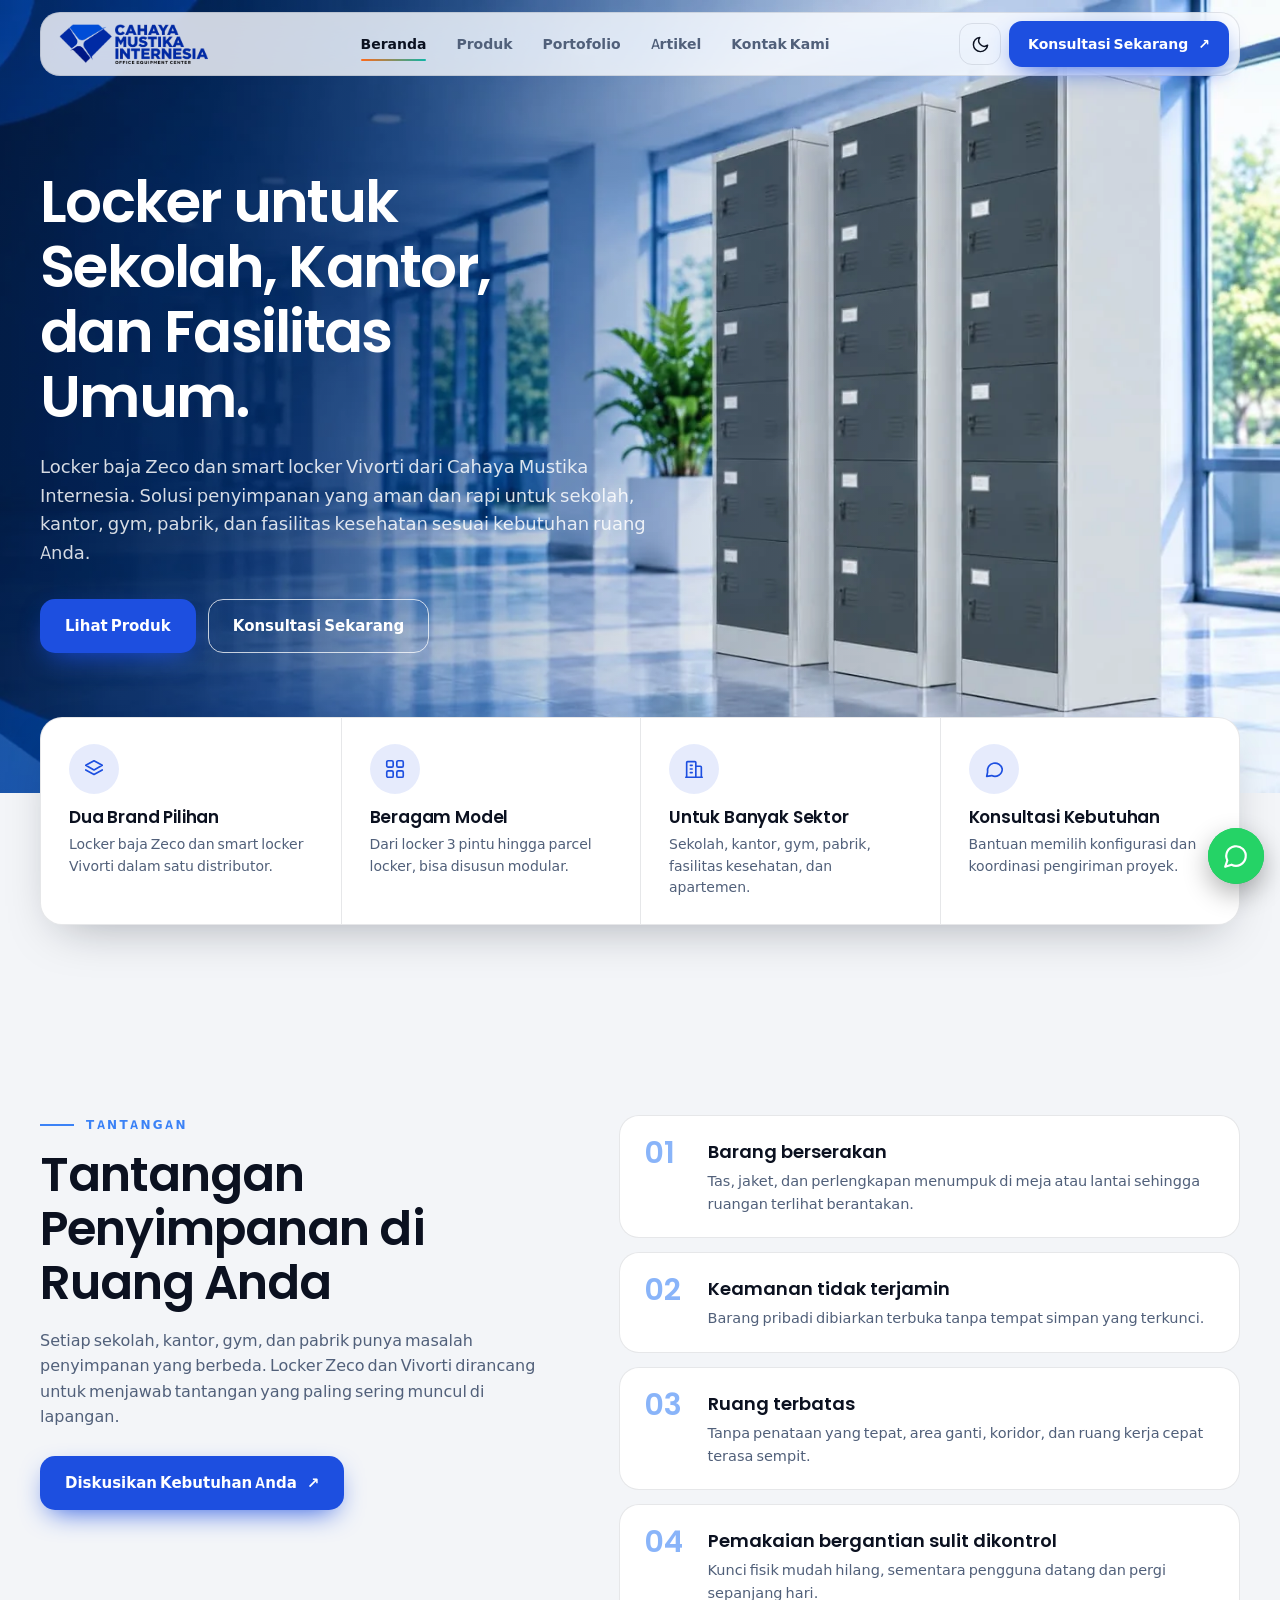
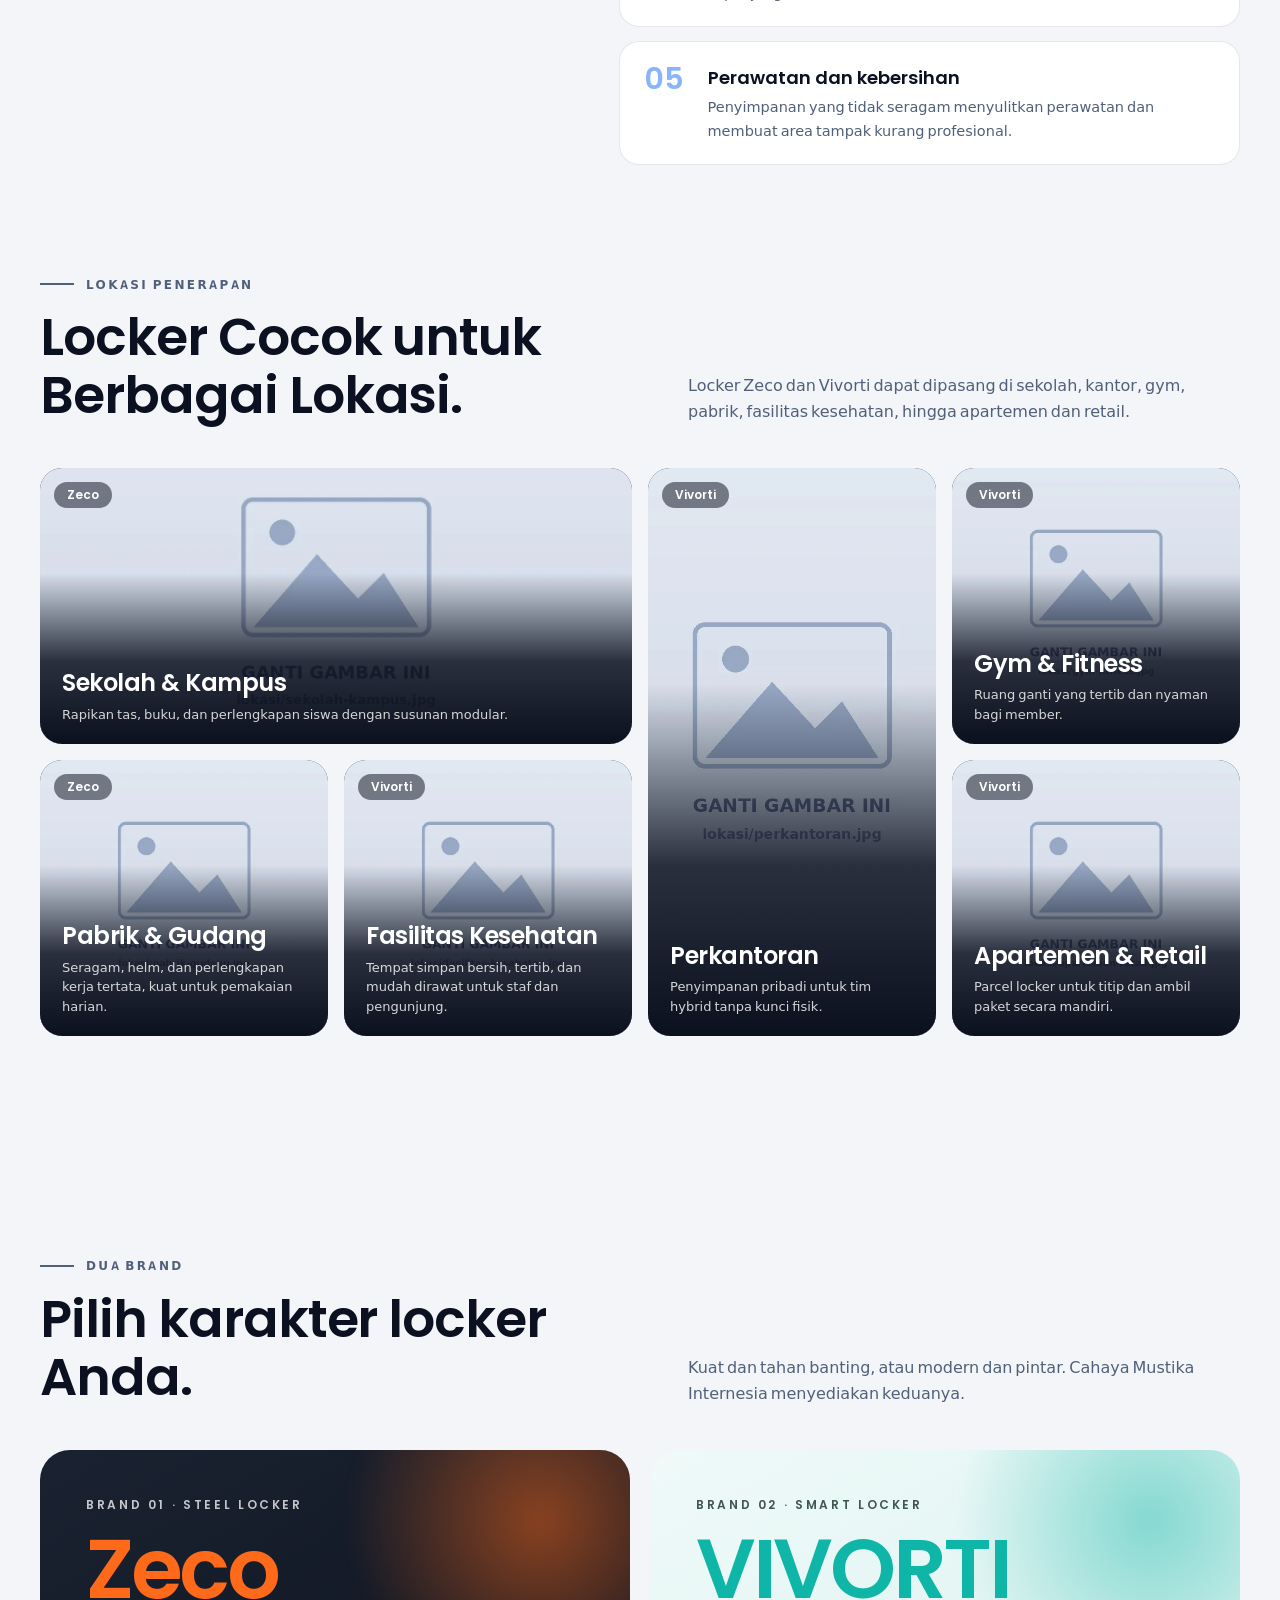
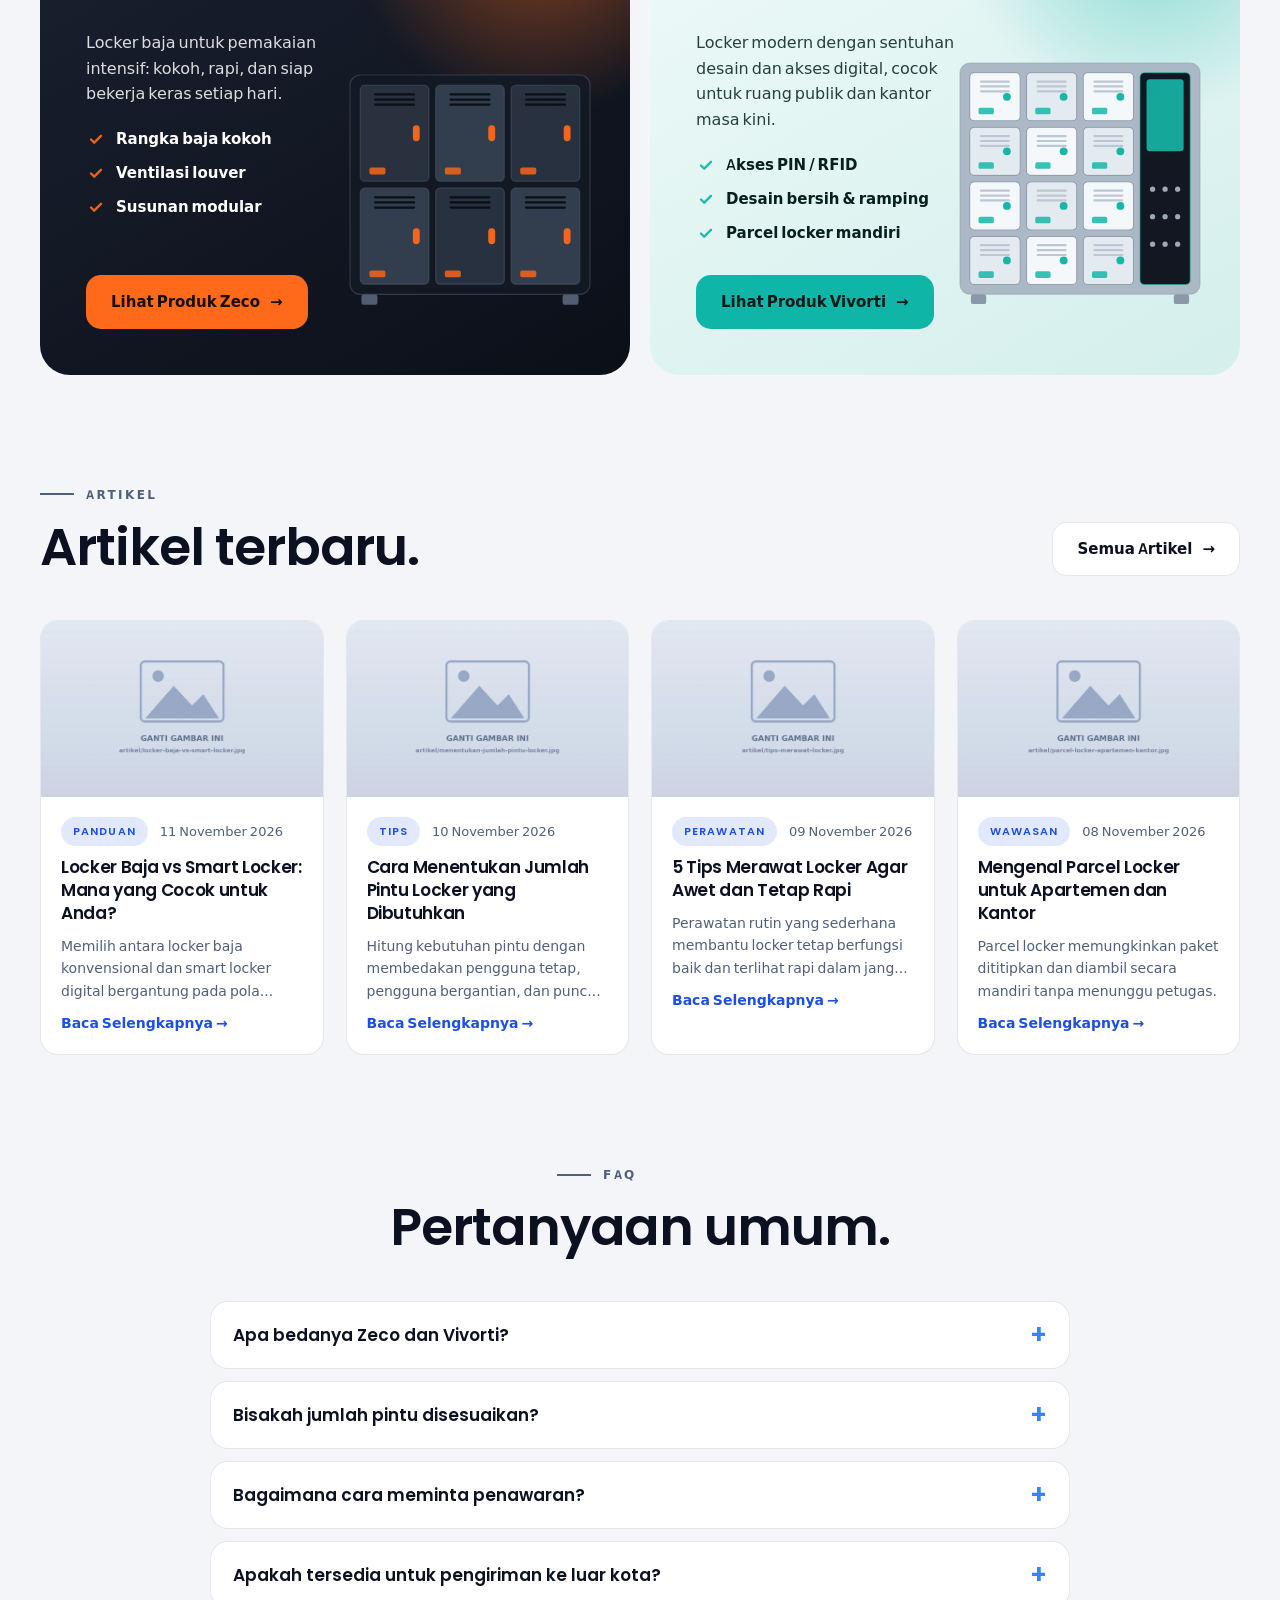
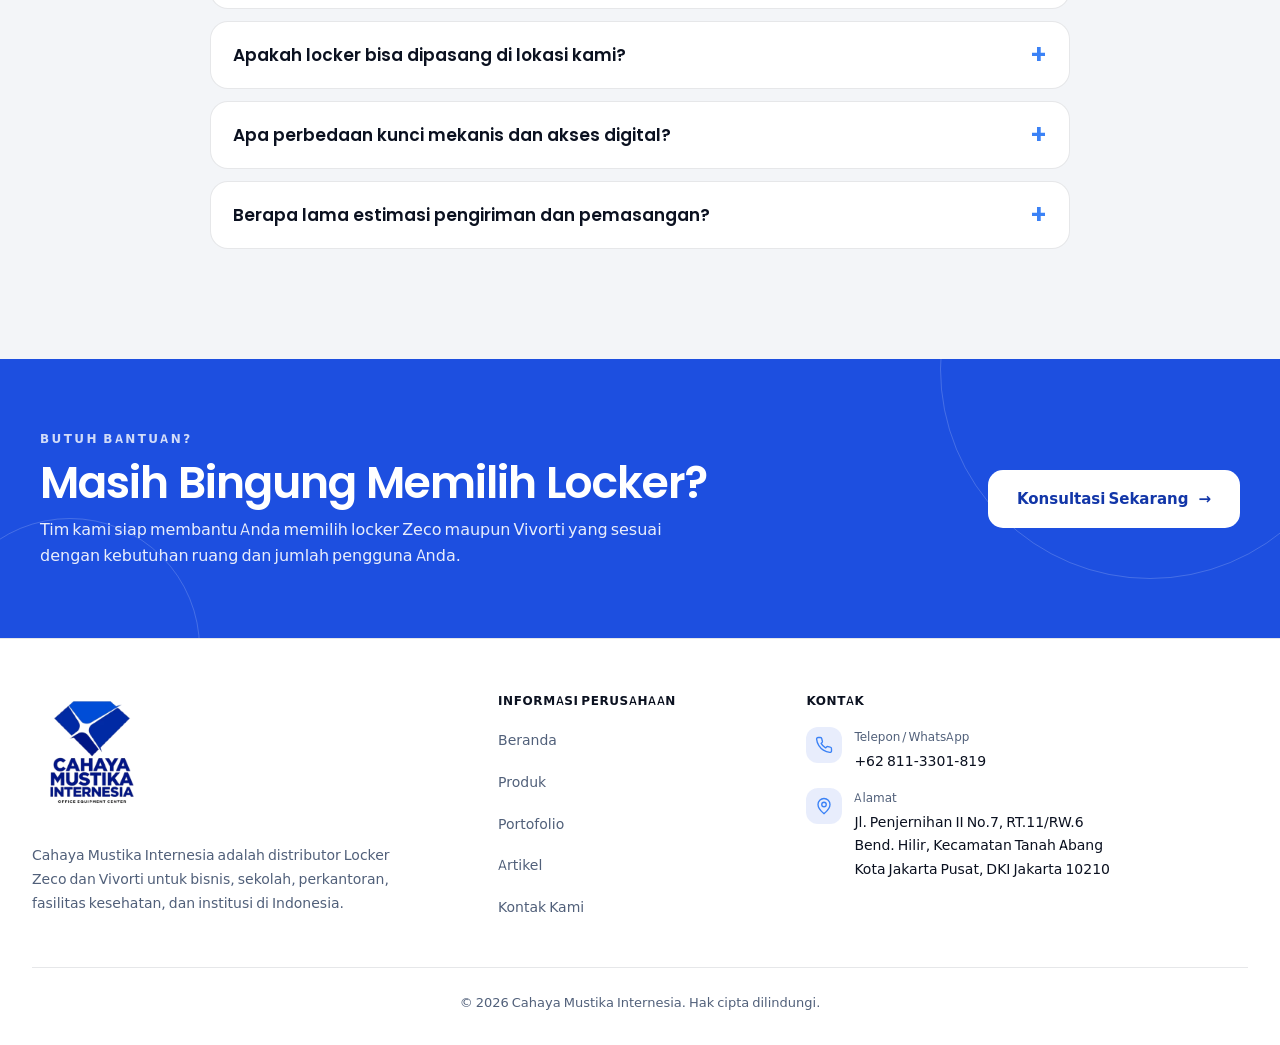
==== commit b003b728: "Upload website Cahaya Mustika Locker" ====
--- a/index.html
+++ b/index.html
@@ -3,9 +3,9 @@
 <head>
 <meta charset="utf-8">
 <meta name="viewport" content="width=device-width,initial-scale=1">
-<title>Cahaya Mustika Internesia | Locker Zelt & Vivorti</title>
-<meta name="description" content="Distributor locker Zelt dan Vivorti: locker baja, smart locker, dan parcel locker untuk sekolah, kantor, gym, pabrik, dan fasilitas kesehatan.">
-<meta property="og:title" content="Cahaya Mustika Internesia | Locker Zelt & Vivorti"><meta property="og:description" content="Distributor locker Zelt dan Vivorti: locker baja, smart locker, dan parcel locker untuk sekolah, kantor, gym, pabrik, dan fasilitas kesehatan."><meta property="og:image" content="assets/images/logo-footer.webp">
+<title>Cahaya Mustika Internesia | Locker Zeco & Vivorti</title>
+<meta name="description" content="Distributor locker Zeco dan Vivorti: locker baja, smart locker, dan parcel locker untuk sekolah, kantor, gym, pabrik, dan fasilitas kesehatan.">
+<meta property="og:title" content="Cahaya Mustika Internesia | Locker Zeco & Vivorti"><meta property="og:description" content="Distributor locker Zeco dan Vivorti: locker baja, smart locker, dan parcel locker untuk sekolah, kantor, gym, pabrik, dan fasilitas kesehatan."><meta property="og:image" content="assets/images/logo-footer.webp">
 <link rel="icon" href="assets/images/icon.webp" type="image/webp">
 <script>(function(){var d=document.documentElement;d.classList.add("js");try{var t=localStorage.getItem("theme");if(t==="dark")d.dataset.theme="dark"}catch(e){}})()</script>
 <link rel="stylesheet" href="assets/css/locker.css">
@@ -20,7 +20,7 @@
   <nav class="nav" aria-label="Navigasi utama"><a href="index.html" aria-current=page>Beranda</a><a href="pages/produk.html">Produk</a><a href="pages/portofolio.html">Portofolio</a><a href="pages/artikel.html">Artikel</a><a href="pages/kontak.html">Kontak Kami</a></nav>
   <div class="hdr-act">
    <button class="theme" id="theme" type="button" aria-label="Ganti tema"><svg class="moon" viewBox="0 0 24 24" fill="none" stroke="currentColor" stroke-width="1.8" stroke-linecap="round" stroke-linejoin="round"><path d="M21 12.8A9 9 0 1111.2 3a7 7 0 009.8 9.8z"/></svg><svg class="sun" viewBox="0 0 24 24" fill="none" stroke="currentColor" stroke-width="1.8" stroke-linecap="round" stroke-linejoin="round"><circle cx="12" cy="12" r="4"/><path d="M12 2v2M12 20v2M4.9 4.9l1.4 1.4M17.7 17.7l1.4 1.4M2 12h2M20 12h2M4.9 19.1l1.4-1.4M17.7 6.3l1.4-1.4"/></svg></button>
-   <a class="btn btn-primary btn-sm" href="https://wa.me/6281137911115?text=Halo%20Cahaya%20Mustika%20Internesia%2C%20saya%20ingin%20konsultasi%20mengenai%20locker." target="_blank" rel="noopener noreferrer">Konsultasi Sekarang <span class="arr">↗</span></a>
+   <a class="btn btn-primary btn-sm" href="https://wa.me/628113301819?text=Halo%20Cahaya%20Mustika%20Internesia%2C%20saya%20ingin%20konsultasi%20mengenai%20locker." target="_blank" rel="noopener noreferrer">Konsultasi Sekarang <span class="arr">↗</span></a>
    <button class="burger" id="burger" type="button" aria-label="Menu" aria-expanded="false" aria-controls="mnav"><span></span><span></span></button>
   </div>
  </div>
@@ -31,81 +31,51 @@
 <section class="hx"><div class="wrap hx-grid">
  <div class="hx-copy">
   <h1 class="rv">Locker untuk Sekolah, Kantor, dan Fasilitas Umum.</h1>
-  <p class="hx-lead rv" style="--d:.1s">Locker baja Zelt dan smart locker Vivorti dari Cahaya Mustika Internesia. Solusi penyimpanan yang aman dan rapi untuk sekolah, kantor, gym, pabrik, dan fasilitas kesehatan sesuai kebutuhan ruang Anda.</p>
-  <div class="hx-cta rv" style="--d:.2s"><a class="btn btn-primary" href="pages/produk.html">Lihat Produk</a><a class="btn btn-ghost" href="https://wa.me/6281137911115?text=Halo%20Cahaya%20Mustika%20Internesia%2C%20saya%20ingin%20konsultasi%20mengenai%20locker." target="_blank" rel="noopener noreferrer">Konsultasi Sekarang</a></div>
+  <p class="hx-lead rv" style="--d:.1s">Locker baja Zeco dan smart locker Vivorti dari Cahaya Mustika Internesia. Solusi penyimpanan yang aman dan rapi untuk sekolah, kantor, gym, pabrik, dan fasilitas kesehatan sesuai kebutuhan ruang Anda.</p>
+  <div class="hx-cta rv" style="--d:.2s"><a class="btn btn-primary" href="pages/produk.html">Lihat Produk</a><a class="btn btn-ghost" href="https://wa.me/628113301819?text=Halo%20Cahaya%20Mustika%20Internesia%2C%20saya%20ingin%20konsultasi%20mengenai%20locker." target="_blank" rel="noopener noreferrer">Konsultasi Sekarang</a></div>
  </div>
  </div></section>
-<section class="hx-feat" aria-label="Keunggulan singkat"><div class="wrap"><div class="hx-card"><div class="hx-f rv" style="--d:0.00s"><span class="hx-ic"><svg viewBox="0 0 24 24" aria-hidden="true" fill="none" stroke="currentColor" stroke-width="1.8" stroke-linecap="round" stroke-linejoin="round"><path d="M12 3l9 5-9 5-9-5z"/><path d="M3 13l9 5 9-5"/></svg></span><div><h3>Dua Brand Pilihan</h3><p>Locker baja Zelt dan smart locker Vivorti dalam satu distributor.</p></div></div><div class="hx-f rv" style="--d:0.07s"><span class="hx-ic"><svg viewBox="0 0 24 24" aria-hidden="true" fill="none" stroke="currentColor" stroke-width="1.8" stroke-linecap="round" stroke-linejoin="round"><rect x="3" y="3" width="7" height="7" rx="1.5"/><rect x="14" y="3" width="7" height="7" rx="1.5"/><rect x="3" y="14" width="7" height="7" rx="1.5"/><rect x="14" y="14" width="7" height="7" rx="1.5"/></svg></span><div><h3>Beragam Model</h3><p>Dari locker 3 pintu hingga parcel locker, bisa disusun modular.</p></div></div><div class="hx-f rv" style="--d:0.14s"><span class="hx-ic"><svg viewBox="0 0 24 24" aria-hidden="true" fill="none" stroke="currentColor" stroke-width="1.8" stroke-linecap="round" stroke-linejoin="round"><path d="M4 21V5a1 1 0 011-1h8a1 1 0 011 1v16M14 9h5a1 1 0 011 1v11M3 21h18M8 8h2M8 12h2M8 16h2"/></svg></span><div><h3>Untuk Banyak Sektor</h3><p>Sekolah, kantor, gym, pabrik, fasilitas kesehatan, dan apartemen.</p></div></div><div class="hx-f rv" style="--d:0.21s"><span class="hx-ic"><svg viewBox="0 0 24 24" aria-hidden="true" fill="none" stroke="currentColor" stroke-width="1.8" stroke-linecap="round" stroke-linejoin="round"><path d="M21 12a8 8 0 01-11.5 7.2L4 20l1-4.5A8 8 0 1121 12z"/></svg></span><div><h3>Konsultasi Kebutuhan</h3><p>Bantuan memilih konfigurasi dan koordinasi pengiriman proyek.</p></div></div></div></div></section>
+<section class="hx-feat" aria-label="Keunggulan singkat"><div class="wrap"><div class="hx-card"><div class="hx-f rv" style="--d:0.00s"><span class="hx-ic"><svg viewBox="0 0 24 24" aria-hidden="true" fill="none" stroke="currentColor" stroke-width="1.8" stroke-linecap="round" stroke-linejoin="round"><path d="M12 3l9 5-9 5-9-5z"/><path d="M3 13l9 5 9-5"/></svg></span><div><h3>Dua Brand Pilihan</h3><p>Locker baja Zeco dan smart locker Vivorti dalam satu distributor.</p></div></div><div class="hx-f rv" style="--d:0.07s"><span class="hx-ic"><svg viewBox="0 0 24 24" aria-hidden="true" fill="none" stroke="currentColor" stroke-width="1.8" stroke-linecap="round" stroke-linejoin="round"><rect x="3" y="3" width="7" height="7" rx="1.5"/><rect x="14" y="3" width="7" height="7" rx="1.5"/><rect x="3" y="14" width="7" height="7" rx="1.5"/><rect x="14" y="14" width="7" height="7" rx="1.5"/></svg></span><div><h3>Beragam Model</h3><p>Dari locker 3 pintu hingga parcel locker, bisa disusun modular.</p></div></div><div class="hx-f rv" style="--d:0.14s"><span class="hx-ic"><svg viewBox="0 0 24 24" aria-hidden="true" fill="none" stroke="currentColor" stroke-width="1.8" stroke-linecap="round" stroke-linejoin="round"><path d="M4 21V5a1 1 0 011-1h8a1 1 0 011 1v16M14 9h5a1 1 0 011 1v11M3 21h18M8 8h2M8 12h2M8 16h2"/></svg></span><div><h3>Untuk Banyak Sektor</h3><p>Sekolah, kantor, gym, pabrik, fasilitas kesehatan, dan apartemen.</p></div></div><div class="hx-f rv" style="--d:0.21s"><span class="hx-ic"><svg viewBox="0 0 24 24" aria-hidden="true" fill="none" stroke="currentColor" stroke-width="1.8" stroke-linecap="round" stroke-linejoin="round"><path d="M21 12a8 8 0 01-11.5 7.2L4 20l1-4.5A8 8 0 1121 12z"/></svg></span><div><h3>Konsultasi Kebutuhan</h3><p>Bantuan memilih konfigurasi dan koordinasi pengiriman proyek.</p></div></div></div></div></section>
 
-<section class="sec chal"><div class="wrap chal-grid"><div class="chal-l"><p class="eyebrow rv">Tantangan</p><h2 class="rv" style="--d:.08s">Tantangan Penyimpanan di Ruang Anda</h2><p class="rv" style="--d:.16s">Setiap sekolah, kantor, gym, dan pabrik punya masalah penyimpanan yang berbeda. Locker Zelt dan Vivorti dirancang untuk menjawab tantangan yang paling sering muncul di lapangan.</p><a class="btn btn-primary rv" style="--d:.24s;margin-top:26px" href="https://wa.me/6281137911115?text=Halo%20Cahaya%20Mustika%20Internesia%2C%20saya%20ingin%20konsultasi%20solusi%20penyimpanan%20locker." target="_blank" rel="noopener noreferrer">Diskusikan Kebutuhan Anda <span class="arr">↗</span></a></div><ul class="chal-list"><li class="rv" style="--d:0.00s"><span class="cn">01</span><div><b>Barang berserakan</b><p>Tas, jaket, dan perlengkapan menumpuk di meja atau lantai sehingga ruangan terlihat berantakan.</p></div></li><li class="rv" style="--d:0.07s"><span class="cn">02</span><div><b>Keamanan tidak terjamin</b><p>Barang pribadi dibiarkan terbuka tanpa tempat simpan yang terkunci.</p></div></li><li class="rv" style="--d:0.14s"><span class="cn">03</span><div><b>Ruang terbatas</b><p>Tanpa penataan yang tepat, area ganti, koridor, dan ruang kerja cepat terasa sempit.</p></div></li><li class="rv" style="--d:0.21s"><span class="cn">04</span><div><b>Pemakaian bergantian sulit dikontrol</b><p>Kunci fisik mudah hilang, sementara pengguna datang dan pergi sepanjang hari.</p></div></li><li class="rv" style="--d:0.28s"><span class="cn">05</span><div><b>Perawatan dan kebersihan</b><p>Penyimpanan yang tidak seragam menyulitkan perawatan dan membuat area tampak kurang profesional.</p></div></li></ul></div></section>
+<section class="sec chal"><div class="wrap chal-grid"><div class="chal-l"><p class="eyebrow rv">Tantangan</p><h2 class="rv" style="--d:.08s">Tantangan Penyimpanan di Ruang Anda</h2><p class="rv" style="--d:.16s">Setiap sekolah, kantor, gym, dan pabrik punya masalah penyimpanan yang berbeda. Locker Zeco dan Vivorti dirancang untuk menjawab tantangan yang paling sering muncul di lapangan.</p><a class="btn btn-primary rv" style="--d:.24s;margin-top:26px" href="https://wa.me/628113301819?text=Halo%20Cahaya%20Mustika%20Internesia%2C%20saya%20ingin%20konsultasi%20solusi%20penyimpanan%20locker." target="_blank" rel="noopener noreferrer">Diskusikan Kebutuhan Anda <span class="arr">↗</span></a></div><ul class="chal-list"><li class="rv" style="--d:0.00s"><span class="cn">01</span><div><b>Barang berserakan</b><p>Tas, jaket, dan perlengkapan menumpuk di meja atau lantai sehingga ruangan terlihat berantakan.</p></div></li><li class="rv" style="--d:0.07s"><span class="cn">02</span><div><b>Keamanan tidak terjamin</b><p>Barang pribadi dibiarkan terbuka tanpa tempat simpan yang terkunci.</p></div></li><li class="rv" style="--d:0.14s"><span class="cn">03</span><div><b>Ruang terbatas</b><p>Tanpa penataan yang tepat, area ganti, koridor, dan ruang kerja cepat terasa sempit.</p></div></li><li class="rv" style="--d:0.21s"><span class="cn">04</span><div><b>Pemakaian bergantian sulit dikontrol</b><p>Kunci fisik mudah hilang, sementara pengguna datang dan pergi sepanjang hari.</p></div></li><li class="rv" style="--d:0.28s"><span class="cn">05</span><div><b>Perawatan dan kebersihan</b><p>Penyimpanan yang tidak seragam menyulitkan perawatan dan membuat area tampak kurang profesional.</p></div></li></ul></div></section>
 
-<section class="sec" style="padding-top:0"><div class="wrap"><div class="sec-h"><div><p class="eyebrow rv">Lokasi Penerapan</p><h2 class="rv" style="--d:.08s">Locker Cocok untuk Berbagai Lokasi.</h2></div><p class="rv" style="--d:.16s">Locker Zelt dan Vivorti dapat dipasang di sekolah, kantor, gym, pabrik, fasilitas kesehatan, hingga apartemen dan retail.</p></div><div class="loc-grid"><div class="loc z rv" style="--d:0.00s"><img class="loc-img" src="assets/images/lokasi/sekolah-kampus.webp" alt="Sekolah &amp; Kampus" width="1200" height="800" loading="lazy"><span class="loc-tag">Zelt</span><div class="loc-body"><h3>Sekolah &amp; Kampus</h3><p>Rapikan tas, buku, dan perlengkapan siswa dengan susunan modular.</p></div></div><div class="loc v rv" style="--d:0.06s"><img class="loc-img" src="assets/images/lokasi/perkantoran.webp" alt="Perkantoran" width="800" height="1100" loading="lazy"><span class="loc-tag">Vivorti</span><div class="loc-body"><h3>Perkantoran</h3><p>Penyimpanan pribadi untuk tim hybrid tanpa kunci fisik.</p></div></div><div class="loc v rv" style="--d:0.12s"><img class="loc-img" src="assets/images/lokasi/gym-fitness.webp" alt="Gym &amp; Fitness" width="1200" height="800" loading="lazy"><span class="loc-tag">Vivorti</span><div class="loc-body"><h3>Gym &amp; Fitness</h3><p>Ruang ganti yang tertib dan nyaman bagi member.</p></div></div><div class="loc z rv" style="--d:0.18s"><img class="loc-img" src="assets/images/lokasi/pabrik-gudang.webp" alt="Pabrik &amp; Gudang" width="1200" height="800" loading="lazy"><span class="loc-tag">Zelt</span><div class="loc-body"><h3>Pabrik &amp; Gudang</h3><p>Seragam, helm, dan perlengkapan kerja tertata, kuat untuk pemakaian harian.</p></div></div><div class="loc v rv" style="--d:0.24s"><img class="loc-img" src="assets/images/lokasi/fasilitas-kesehatan.webp" alt="Fasilitas Kesehatan" width="1200" height="800" loading="lazy"><span class="loc-tag">Vivorti</span><div class="loc-body"><h3>Fasilitas Kesehatan</h3><p>Tempat simpan bersih, tertib, dan mudah dirawat untuk staf dan pengunjung.</p></div></div><div class="loc v rv" style="--d:0.30s"><img class="loc-img" src="assets/images/lokasi/apartemen-retail.webp" alt="Apartemen &amp; Retail" width="1200" height="800" loading="lazy"><span class="loc-tag">Vivorti</span><div class="loc-body"><h3>Apartemen &amp; Retail</h3><p>Parcel locker untuk titip dan ambil paket secara mandiri.</p></div></div></div></div></section>
+<section class="sec" style="padding-top:0"><div class="wrap"><div class="sec-h"><div><p class="eyebrow rv">Lokasi Penerapan</p><h2 class="rv" style="--d:.08s">Locker Cocok untuk Berbagai Lokasi.</h2></div><p class="rv" style="--d:.16s">Locker Zeco dan Vivorti dapat dipasang di sekolah, kantor, gym, pabrik, fasilitas kesehatan, hingga apartemen dan retail.</p></div><div class="loc-grid"><div class="loc z rv" style="--d:0.00s"><img class="loc-img" src="assets/images/lokasi/sekolah-kampus.webp" alt="Sekolah &amp; Kampus" width="1200" height="800" loading="lazy"><span class="loc-tag">Zeco</span><div class="loc-body"><h3>Sekolah &amp; Kampus</h3><p>Rapikan tas, buku, dan perlengkapan siswa dengan susunan modular.</p></div></div><div class="loc v rv" style="--d:0.06s"><img class="loc-img" src="assets/images/lokasi/perkantoran.webp" alt="Perkantoran" width="800" height="1100" loading="lazy"><span class="loc-tag">Vivorti</span><div class="loc-body"><h3>Perkantoran</h3><p>Penyimpanan pribadi untuk tim hybrid tanpa kunci fisik.</p></div></div><div class="loc v rv" style="--d:0.12s"><img class="loc-img" src="assets/images/lokasi/gym-fitness.webp" alt="Gym &amp; Fitness" width="1200" height="800" loading="lazy"><span class="loc-tag">Vivorti</span><div class="loc-body"><h3>Gym &amp; Fitness</h3><p>Ruang ganti yang tertib dan nyaman bagi member.</p></div></div><div class="loc z rv" style="--d:0.18s"><img class="loc-img" src="assets/images/lokasi/pabrik-gudang.webp" alt="Pabrik &amp; Gudang" width="1200" height="800" loading="lazy"><span class="loc-tag">Zeco</span><div class="loc-body"><h3>Pabrik &amp; Gudang</h3><p>Seragam, helm, dan perlengkapan kerja tertata, kuat untuk pemakaian harian.</p></div></div><div class="loc v rv" style="--d:0.24s"><img class="loc-img" src="assets/images/lokasi/fasilitas-kesehatan.webp" alt="Fasilitas Kesehatan" width="1200" height="800" loading="lazy"><span class="loc-tag">Vivorti</span><div class="loc-body"><h3>Fasilitas Kesehatan</h3><p>Tempat simpan bersih, tertib, dan mudah dirawat untuk staf dan pengunjung.</p></div></div><div class="loc v rv" style="--d:0.30s"><img class="loc-img" src="assets/images/lokasi/apartemen-retail.webp" alt="Apartemen &amp; Retail" width="1200" height="800" loading="lazy"><span class="loc-tag">Vivorti</span><div class="loc-body"><h3>Apartemen &amp; Retail</h3><p>Parcel locker untuk titip dan ambil paket secara mandiri.</p></div></div></div></div></section>
 
 <section class="sec"><div class="wrap">
  <div class="sec-h"><div><p class="eyebrow rv">Dua Brand</p><h2 class="rv" style="--d:.08s">Pilih karakter locker Anda.</h2></div><p class="rv" style="--d:.16s">Kuat dan tahan banting, atau modern dan pintar. Cahaya Mustika Internesia menyediakan keduanya.</p></div>
  <div class="duel">
-  <article class="bp z rv l"><div><p class="tag">Brand 01 · Steel Locker</p><h3>ZELT</h3><p>Locker baja untuk pemakaian intensif: kokoh, rapi, dan siap bekerja keras setiap hari.</p><ul><li>Rangka baja kokoh</li><li>Ventilasi louver</li><li>Susunan modular</li></ul></div><div class="bp-art art"><svg viewBox="0 0 210 201" xmlns="http://www.w3.org/2000/svg" role="img" aria-label="Ilustrasi locker zelt"><rect x="0" y="0" width="210" height="192" rx="9" fill="#141a24" stroke="#566176" stroke-opacity=".5"/><rect x="10" y="192" width="14" height="9" rx="2" fill="#566176"/><rect x="186" y="192" width="14" height="9" rx="2" fill="#566176"/><rect x="9" y="9" width="60" height="84" rx="4" fill="#06090f"/><rect x="13" y="46.800000000000004" width="52" height="2" fill="#1c2638"/><rect x="75" y="9" width="60" height="84" rx="4" fill="#06090f"/><rect x="79" y="46.800000000000004" width="52" height="2" fill="#1c2638"/><rect x="141" y="9" width="60" height="84" rx="4" fill="#06090f"/><rect x="145" y="46.800000000000004" width="52" height="2" fill="#1c2638"/><rect x="9" y="99" width="60" height="84" rx="4" fill="#06090f"/><rect x="13" y="136.8" width="52" height="2" fill="#1c2638"/><rect x="75" y="99" width="60" height="84" rx="4" fill="#06090f"/><rect x="79" y="136.8" width="52" height="2" fill="#1c2638"/><rect x="141" y="99" width="60" height="84" rx="4" fill="#06090f"/><rect x="145" y="136.8" width="52" height="2" fill="#1c2638"/><g class="dr" style="transition-delay:0.00s"><rect x="9" y="9" width="60" height="84" rx="4" fill="#2a3341" stroke="#566176" stroke-opacity=".55"/><rect x="21.0" y="16.0" width="36.0" height="2" rx="1" fill="#0b0f16"/><rect x="21.0" y="20.5" width="36.0" height="2" rx="1" fill="#0b0f16"/><rect x="21.0" y="25.0" width="36.0" height="2" rx="1" fill="#0b0f16"/><rect x="55.0" y="44.0" width="6" height="14" rx="3" fill="#ff6a1a"/><rect x="17.0" y="81.0" width="14" height="6" rx="1.5" fill="#ff6a1a" opacity=".85"/></g><g class="dr" style="transition-delay:0.05s"><rect x="75" y="9" width="60" height="84" rx="4" fill="#34404f" stroke="#566176" stroke-opacity=".55"/><rect x="87.0" y="16.0" width="36.0" height="2" rx="1" fill="#0b0f16"/><rect x="87.0" y="20.5" width="36.0" height="2" rx="1" fill="#0b0f16"/><rect x="87.0" y="25.0" width="36.0" height="2" rx="1" fill="#0b0f16"/><rect x="121.0" y="44.0" width="6" height="14" rx="3" fill="#ff6a1a"/><rect x="83.0" y="81.0" width="14" height="6" rx="1.5" fill="#ff6a1a" opacity=".85"/></g><g class="dr" style="transition-delay:0.10s"><rect x="141" y="9" width="60" height="84" rx="4" fill="#2a3341" stroke="#566176" stroke-opacity=".55"/><rect x="153.0" y="16.0" width="36.0" height="2" rx="1" fill="#0b0f16"/><rect x="153.0" y="20.5" width="36.0" height="2" rx="1" fill="#0b0f16"/><rect x="153.0" y="25.0" width="36.0" height="2" rx="1" fill="#0b0f16"/><rect x="187.0" y="44.0" width="6" height="14" rx="3" fill="#ff6a1a"/><rect x="149.0" y="81.0" width="14" height="6" rx="1.5" fill="#ff6a1a" opacity=".85"/></g><g class="dr" style="transition-delay:0.15s"><rect x="9" y="99" width="60" height="84" rx="4" fill="#34404f" stroke="#566176" stroke-opacity=".55"/><rect x="21.0" y="106.0" width="36.0" height="2" rx="1" fill="#0b0f16"/><rect x="21.0" y="110.5" width="36.0" height="2" rx="1" fill="#0b0f16"/><rect x="21.0" y="115.0" width="36.0" height="2" rx="1" fill="#0b0f16"/><rect x="55.0" y="134.0" width="6" height="14" rx="3" fill="#ff6a1a"/><rect x="17.0" y="171.0" width="14" height="6" rx="1.5" fill="#ff6a1a" opacity=".85"/></g><g class="dr" style="transition-delay:0.20s"><rect x="75" y="99" width="60" height="84" rx="4" fill="#2a3341" stroke="#566176" stroke-opacity=".55"/><rect x="87.0" y="106.0" width="36.0" height="2" rx="1" fill="#0b0f16"/><rect x="87.0" y="110.5" width="36.0" height="2" rx="1" fill="#0b0f16"/><rect x="87.0" y="115.0" width="36.0" height="2" rx="1" fill="#0b0f16"/><rect x="121.0" y="134.0" width="6" height="14" rx="3" fill="#ff6a1a"/><rect x="83.0" y="171.0" width="14" height="6" rx="1.5" fill="#ff6a1a" opacity=".85"/></g><g class="dr" style="transition-delay:0.00s"><rect x="141" y="99" width="60" height="84" rx="4" fill="#34404f" stroke="#566176" stroke-opacity=".55"/><rect x="153.0" y="106.0" width="36.0" height="2" rx="1" fill="#0b0f16"/><rect x="153.0" y="110.5" width="36.0" height="2" rx="1" fill="#0b0f16"/><rect x="153.0" y="115.0" width="36.0" height="2" rx="1" fill="#0b0f16"/><rect x="187.0" y="134.0" width="6" height="14" rx="3" fill="#ff6a1a"/><rect x="149.0" y="171.0" width="14" height="6" rx="1.5" fill="#ff6a1a" opacity=".85"/></g></svg></div><a class="btn" href="pages/produk.html?brand=zelt">Lihat Produk Zelt <span class="arr">→</span></a></article>
+  <article class="bp z rv l"><div><p class="tag">Brand 01 · Steel Locker</p><h3>Zeco</h3><p>Locker baja untuk pemakaian intensif: kokoh, rapi, dan siap bekerja keras setiap hari.</p><ul><li>Rangka baja kokoh</li><li>Ventilasi louver</li><li>Susunan modular</li></ul></div><div class="bp-art art"><svg viewBox="0 0 210 201" xmlns="http://www.w3.org/2000/svg" role="img" aria-label="Ilustrasi locker Zeco"><rect x="0" y="0" width="210" height="192" rx="9" fill="#141a24" stroke="#566176" stroke-opacity=".5"/><rect x="10" y="192" width="14" height="9" rx="2" fill="#566176"/><rect x="186" y="192" width="14" height="9" rx="2" fill="#566176"/><rect x="9" y="9" width="60" height="84" rx="4" fill="#06090f"/><rect x="13" y="46.800000000000004" width="52" height="2" fill="#1c2638"/><rect x="75" y="9" width="60" height="84" rx="4" fill="#06090f"/><rect x="79" y="46.800000000000004" width="52" height="2" fill="#1c2638"/><rect x="141" y="9" width="60" height="84" rx="4" fill="#06090f"/><rect x="145" y="46.800000000000004" width="52" height="2" fill="#1c2638"/><rect x="9" y="99" width="60" height="84" rx="4" fill="#06090f"/><rect x="13" y="136.8" width="52" height="2" fill="#1c2638"/><rect x="75" y="99" width="60" height="84" rx="4" fill="#06090f"/><rect x="79" y="136.8" width="52" height="2" fill="#1c2638"/><rect x="141" y="99" width="60" height="84" rx="4" fill="#06090f"/><rect x="145" y="136.8" width="52" height="2" fill="#1c2638"/><g class="dr" style="transition-delay:0.00s"><rect x="9" y="9" width="60" height="84" rx="4" fill="#2a3341" stroke="#566176" stroke-opacity=".55"/><rect x="21.0" y="16.0" width="36.0" height="2" rx="1" fill="#0b0f16"/><rect x="21.0" y="20.5" width="36.0" height="2" rx="1" fill="#0b0f16"/><rect x="21.0" y="25.0" width="36.0" height="2" rx="1" fill="#0b0f16"/><rect x="55.0" y="44.0" width="6" height="14" rx="3" fill="#ff6a1a"/><rect x="17.0" y="81.0" width="14" height="6" rx="1.5" fill="#ff6a1a" opacity=".85"/></g><g class="dr" style="transition-delay:0.05s"><rect x="75" y="9" width="60" height="84" rx="4" fill="#34404f" stroke="#566176" stroke-opacity=".55"/><rect x="87.0" y="16.0" width="36.0" height="2" rx="1" fill="#0b0f16"/><rect x="87.0" y="20.5" width="36.0" height="2" rx="1" fill="#0b0f16"/><rect x="87.0" y="25.0" width="36.0" height="2" rx="1" fill="#0b0f16"/><rect x="121.0" y="44.0" width="6" height="14" rx="3" fill="#ff6a1a"/><rect x="83.0" y="81.0" width="14" height="6" rx="1.5" fill="#ff6a1a" opacity=".85"/></g><g class="dr" style="transition-delay:0.10s"><rect x="141" y="9" width="60" height="84" rx="4" fill="#2a3341" stroke="#566176" stroke-opacity=".55"/><rect x="153.0" y="16.0" width="36.0" height="2" rx="1" fill="#0b0f16"/><rect x="153.0" y="20.5" width="36.0" height="2" rx="1" fill="#0b0f16"/><rect x="153.0" y="25.0" width="36.0" height="2" rx="1" fill="#0b0f16"/><rect x="187.0" y="44.0" width="6" height="14" rx="3" fill="#ff6a1a"/><rect x="149.0" y="81.0" width="14" height="6" rx="1.5" fill="#ff6a1a" opacity=".85"/></g><g class="dr" style="transition-delay:0.15s"><rect x="9" y="99" width="60" height="84" rx="4" fill="#34404f" stroke="#566176" stroke-opacity=".55"/><rect x="21.0" y="106.0" width="36.0" height="2" rx="1" fill="#0b0f16"/><rect x="21.0" y="110.5" width="36.0" height="2" rx="1" fill="#0b0f16"/><rect x="21.0" y="115.0" width="36.0" height="2" rx="1" fill="#0b0f16"/><rect x="55.0" y="134.0" width="6" height="14" rx="3" fill="#ff6a1a"/><rect x="17.0" y="171.0" width="14" height="6" rx="1.5" fill="#ff6a1a" opacity=".85"/></g><g class="dr" style="transition-delay:0.20s"><rect x="75" y="99" width="60" height="84" rx="4" fill="#2a3341" stroke="#566176" stroke-opacity=".55"/><rect x="87.0" y="106.0" width="36.0" height="2" rx="1" fill="#0b0f16"/><rect x="87.0" y="110.5" width="36.0" height="2" rx="1" fill="#0b0f16"/><rect x="87.0" y="115.0" width="36.0" height="2" rx="1" fill="#0b0f16"/><rect x="121.0" y="134.0" width="6" height="14" rx="3" fill="#ff6a1a"/><rect x="83.0" y="171.0" width="14" height="6" rx="1.5" fill="#ff6a1a" opacity=".85"/></g><g class="dr" style="transition-delay:0.00s"><rect x="141" y="99" width="60" height="84" rx="4" fill="#34404f" stroke="#566176" stroke-opacity=".55"/><rect x="153.0" y="106.0" width="36.0" height="2" rx="1" fill="#0b0f16"/><rect x="153.0" y="110.5" width="36.0" height="2" rx="1" fill="#0b0f16"/><rect x="153.0" y="115.0" width="36.0" height="2" rx="1" fill="#0b0f16"/><rect x="187.0" y="134.0" width="6" height="14" rx="3" fill="#ff6a1a"/><rect x="149.0" y="171.0" width="14" height="6" rx="1.5" fill="#ff6a1a" opacity=".85"/></g></svg></div><a class="btn" href="pages/produk.html?brand=Zeco">Lihat Produk Zeco <span class="arr">→</span></a></article>
   <article class="bp v rv r"><div><p class="tag">Brand 02 · Smart Locker</p><h3>VIVORTI</h3><p>Locker modern dengan sentuhan desain dan akses digital, cocok untuk ruang publik dan kantor masa kini.</p><ul><li>Akses PIN / RFID</li><li>Desain bersih &amp; ramping</li><li>Parcel locker mandiri</li></ul></div><div class="bp-art art"><svg viewBox="0 0 220 221" xmlns="http://www.w3.org/2000/svg" role="img" aria-label="Ilustrasi locker viv"><rect x="0" y="0" width="220" height="212" rx="9" fill="#aab6c4" stroke="#8895a5" stroke-opacity=".5"/><rect x="10" y="212" width="14" height="9" rx="2" fill="#8895a5"/><rect x="196" y="212" width="14" height="9" rx="2" fill="#8895a5"/><rect x="9" y="9" width="46" height="44" rx="4" fill="#06090f"/><rect x="13" y="28.8" width="38" height="2" fill="#1c2638"/><rect x="61" y="9" width="46" height="44" rx="4" fill="#06090f"/><rect x="65" y="28.8" width="38" height="2" fill="#1c2638"/><rect x="113" y="9" width="46" height="44" rx="4" fill="#06090f"/><rect x="117" y="28.8" width="38" height="2" fill="#1c2638"/><rect x="9" y="59" width="46" height="44" rx="4" fill="#06090f"/><rect x="13" y="78.8" width="38" height="2" fill="#1c2638"/><rect x="61" y="59" width="46" height="44" rx="4" fill="#06090f"/><rect x="65" y="78.8" width="38" height="2" fill="#1c2638"/><rect x="113" y="59" width="46" height="44" rx="4" fill="#06090f"/><rect x="117" y="78.8" width="38" height="2" fill="#1c2638"/><rect x="9" y="109" width="46" height="44" rx="4" fill="#06090f"/><rect x="13" y="128.8" width="38" height="2" fill="#1c2638"/><rect x="61" y="109" width="46" height="44" rx="4" fill="#06090f"/><rect x="65" y="128.8" width="38" height="2" fill="#1c2638"/><rect x="113" y="109" width="46" height="44" rx="4" fill="#06090f"/><rect x="117" y="128.8" width="38" height="2" fill="#1c2638"/><rect x="9" y="159" width="46" height="44" rx="4" fill="#06090f"/><rect x="13" y="178.8" width="38" height="2" fill="#1c2638"/><rect x="61" y="159" width="46" height="44" rx="4" fill="#06090f"/><rect x="65" y="178.8" width="38" height="2" fill="#1c2638"/><rect x="113" y="159" width="46" height="44" rx="4" fill="#06090f"/><rect x="117" y="178.8" width="38" height="2" fill="#1c2638"/><g class="dr" style="transition-delay:0.00s"><rect x="9" y="9" width="46" height="44" rx="4" fill="#f6f9fc" stroke="#8895a5" stroke-opacity=".55"/><rect x="18.2" y="16.0" width="27.6" height="2" rx="1" fill="#bcc6d2"/><rect x="18.2" y="20.5" width="27.6" height="2" rx="1" fill="#bcc6d2"/><rect x="18.2" y="25.0" width="27.6" height="2" rx="1" fill="#bcc6d2"/><circle cx="43.0" cy="31.0" r="3.6" fill="#0fb5a6"/><rect x="17.0" y="41.0" width="14" height="6" rx="1.5" fill="#0fb5a6" opacity=".85"/></g><g class="dr" style="transition-delay:0.05s"><rect x="61" y="9" width="46" height="44" rx="4" fill="#e4ebf2" stroke="#8895a5" stroke-opacity=".55"/><rect x="70.2" y="16.0" width="27.6" height="2" rx="1" fill="#bcc6d2"/><rect x="70.2" y="20.5" width="27.6" height="2" rx="1" fill="#bcc6d2"/><rect x="70.2" y="25.0" width="27.6" height="2" rx="1" fill="#bcc6d2"/><circle cx="95.0" cy="31.0" r="3.6" fill="#0fb5a6"/><rect x="69.0" y="41.0" width="14" height="6" rx="1.5" fill="#0fb5a6" opacity=".85"/></g><g class="dr" style="transition-delay:0.10s"><rect x="113" y="9" width="46" height="44" rx="4" fill="#f6f9fc" stroke="#8895a5" stroke-opacity=".55"/><rect x="122.2" y="16.0" width="27.6" height="2" rx="1" fill="#bcc6d2"/><rect x="122.2" y="20.5" width="27.6" height="2" rx="1" fill="#bcc6d2"/><rect x="122.2" y="25.0" width="27.6" height="2" rx="1" fill="#bcc6d2"/><circle cx="147.0" cy="31.0" r="3.6" fill="#0fb5a6"/><rect x="121.0" y="41.0" width="14" height="6" rx="1.5" fill="#0fb5a6" opacity=".85"/></g><g class="dr" style="transition-delay:0.15s"><rect x="9" y="59" width="46" height="44" rx="4" fill="#e4ebf2" stroke="#8895a5" stroke-opacity=".55"/><rect x="18.2" y="66.0" width="27.6" height="2" rx="1" fill="#bcc6d2"/><rect x="18.2" y="70.5" width="27.6" height="2" rx="1" fill="#bcc6d2"/><rect x="18.2" y="75.0" width="27.6" height="2" rx="1" fill="#bcc6d2"/><circle cx="43.0" cy="81.0" r="3.6" fill="#0fb5a6"/><rect x="17.0" y="91.0" width="14" height="6" rx="1.5" fill="#0fb5a6" opacity=".85"/></g><g class="dr" style="transition-delay:0.20s"><rect x="61" y="59" width="46" height="44" rx="4" fill="#f6f9fc" stroke="#8895a5" stroke-opacity=".55"/><rect x="70.2" y="66.0" width="27.6" height="2" rx="1" fill="#bcc6d2"/><rect x="70.2" y="70.5" width="27.6" height="2" rx="1" fill="#bcc6d2"/><rect x="70.2" y="75.0" width="27.6" height="2" rx="1" fill="#bcc6d2"/><circle cx="95.0" cy="81.0" r="3.6" fill="#0fb5a6"/><rect x="69.0" y="91.0" width="14" height="6" rx="1.5" fill="#0fb5a6" opacity=".85"/></g><g class="dr" style="transition-delay:0.00s"><rect x="113" y="59" width="46" height="44" rx="4" fill="#e4ebf2" stroke="#8895a5" stroke-opacity=".55"/><rect x="122.2" y="66.0" width="27.6" height="2" rx="1" fill="#bcc6d2"/><rect x="122.2" y="70.5" width="27.6" height="2" rx="1" fill="#bcc6d2"/><rect x="122.2" y="75.0" width="27.6" height="2" rx="1" fill="#bcc6d2"/><circle cx="147.0" cy="81.0" r="3.6" fill="#0fb5a6"/><rect x="121.0" y="91.0" width="14" height="6" rx="1.5" fill="#0fb5a6" opacity=".85"/></g><g class="dr" style="transition-delay:0.05s"><rect x="9" y="109" width="46" height="44" rx="4" fill="#f6f9fc" stroke="#8895a5" stroke-opacity=".55"/><rect x="18.2" y="116.0" width="27.6" height="2" rx="1" fill="#bcc6d2"/><rect x="18.2" y="120.5" width="27.6" height="2" rx="1" fill="#bcc6d2"/><rect x="18.2" y="125.0" width="27.6" height="2" rx="1" fill="#bcc6d2"/><circle cx="43.0" cy="131.0" r="3.6" fill="#0fb5a6"/><rect x="17.0" y="141.0" width="14" height="6" rx="1.5" fill="#0fb5a6" opacity=".85"/></g><g class="dr" style="transition-delay:0.10s"><rect x="61" y="109" width="46" height="44" rx="4" fill="#e4ebf2" stroke="#8895a5" stroke-opacity=".55"/><rect x="70.2" y="116.0" width="27.6" height="2" rx="1" fill="#bcc6d2"/><rect x="70.2" y="120.5" width="27.6" height="2" rx="1" fill="#bcc6d2"/><rect x="70.2" y="125.0" width="27.6" height="2" rx="1" fill="#bcc6d2"/><circle cx="95.0" cy="131.0" r="3.6" fill="#0fb5a6"/><rect x="69.0" y="141.0" width="14" height="6" rx="1.5" fill="#0fb5a6" opacity=".85"/></g><g class="dr" style="transition-delay:0.15s"><rect x="113" y="109" width="46" height="44" rx="4" fill="#f6f9fc" stroke="#8895a5" stroke-opacity=".55"/><rect x="122.2" y="116.0" width="27.6" height="2" rx="1" fill="#bcc6d2"/><rect x="122.2" y="120.5" width="27.6" height="2" rx="1" fill="#bcc6d2"/><rect x="122.2" y="125.0" width="27.6" height="2" rx="1" fill="#bcc6d2"/><circle cx="147.0" cy="131.0" r="3.6" fill="#0fb5a6"/><rect x="121.0" y="141.0" width="14" height="6" rx="1.5" fill="#0fb5a6" opacity=".85"/></g><g class="dr" style="transition-delay:0.20s"><rect x="9" y="159" width="46" height="44" rx="4" fill="#e4ebf2" stroke="#8895a5" stroke-opacity=".55"/><rect x="18.2" y="166.0" width="27.6" height="2" rx="1" fill="#bcc6d2"/><rect x="18.2" y="170.5" width="27.6" height="2" rx="1" fill="#bcc6d2"/><rect x="18.2" y="175.0" width="27.6" height="2" rx="1" fill="#bcc6d2"/><circle cx="43.0" cy="181.0" r="3.6" fill="#0fb5a6"/><rect x="17.0" y="191.0" width="14" height="6" rx="1.5" fill="#0fb5a6" opacity=".85"/></g><g class="dr" style="transition-delay:0.00s"><rect x="61" y="159" width="46" height="44" rx="4" fill="#f6f9fc" stroke="#8895a5" stroke-opacity=".55"/><rect x="70.2" y="166.0" width="27.6" height="2" rx="1" fill="#bcc6d2"/><rect x="70.2" y="170.5" width="27.6" height="2" rx="1" fill="#bcc6d2"/><rect x="70.2" y="175.0" width="27.6" height="2" rx="1" fill="#bcc6d2"/><circle cx="95.0" cy="181.0" r="3.6" fill="#0fb5a6"/><rect x="69.0" y="191.0" width="14" height="6" rx="1.5" fill="#0fb5a6" opacity=".85"/></g><g class="dr" style="transition-delay:0.05s"><rect x="113" y="159" width="46" height="44" rx="4" fill="#e4ebf2" stroke="#8895a5" stroke-opacity=".55"/><rect x="122.2" y="166.0" width="27.6" height="2" rx="1" fill="#bcc6d2"/><rect x="122.2" y="170.5" width="27.6" height="2" rx="1" fill="#bcc6d2"/><rect x="122.2" y="175.0" width="27.6" height="2" rx="1" fill="#bcc6d2"/><circle cx="147.0" cy="181.0" r="3.6" fill="#0fb5a6"/><rect x="121.0" y="191.0" width="14" height="6" rx="1.5" fill="#0fb5a6" opacity=".85"/></g><rect x="165" y="9" width="46" height="194" rx="4" fill="#0a0f1a" stroke="#0fb5a6" stroke-opacity=".6"/><rect x="171" y="15" width="34" height="66.0" rx="3" fill="#0fb5a6" opacity=".9"/><circle cx="176.5" cy="115.7" r="2.4" fill="#cdd9ea" opacity=".75"/><circle cx="188.0" cy="115.7" r="2.4" fill="#cdd9ea" opacity=".75"/><circle cx="199.5" cy="115.7" r="2.4" fill="#cdd9ea" opacity=".75"/><circle cx="176.5" cy="140.9" r="2.4" fill="#cdd9ea" opacity=".75"/><circle cx="188.0" cy="140.9" r="2.4" fill="#cdd9ea" opacity=".75"/><circle cx="199.5" cy="140.9" r="2.4" fill="#cdd9ea" opacity=".75"/><circle cx="176.5" cy="166.1" r="2.4" fill="#cdd9ea" opacity=".75"/><circle cx="188.0" cy="166.1" r="2.4" fill="#cdd9ea" opacity=".75"/><circle cx="199.5" cy="166.1" r="2.4" fill="#cdd9ea" opacity=".75"/></svg></div><a class="btn" href="pages/produk.html?brand=viv">Lihat Produk Vivorti <span class="arr">→</span></a></article>
  </div>
 </div></section>
 
 <section class="sec" style="padding-top:0"><div class="wrap">
- <div class="sec-h"><div><p class="eyebrow rv">Produk Unggulan</p><h2 class="rv" style="--d:.08s">Model yang paling sering dicari.</h2></div><div class="car-nav rv"><button type="button" data-car="-1" aria-label="Sebelumnya">←</button><button type="button" data-car="1" aria-label="Berikutnya">→</button></div></div>
- <div class="car" id="car"><article class="pcard rv" data-brand="zelt" data-name="Zelt Z-606 T6" data-tag="Locker 6 Pintu · Baja · T6" data-desc="Enam kompartemen bertingkat untuk barang bawaan banyak pengguna. Varian T6." data-feat="Enam kompartemen dalam satu kolom|Rangka baja kokoh dengan ventilasi louver|Pilihan kunci mekanis atau gembok|Cocok untuk gym, perpustakaan, dan area event|Varian T6: spesifikasi dikonfirmasi tim sales" data-wa="https://wa.me/6281137911115?text=Halo%20Cahaya%20Mustika%20Internesia%2C%20saya%20ingin%20berkonsultasi%20mengenai%20locker%20Zelt%20Z-606%20T6%20%28Locker%206%20Pintu%20%C2%B7%20Baja%20%C2%B7%20T6%29.">
-  <div class="pcard-art"><span class="badge z">Zelt</span><div class="art"><img src="assets/images/produk/zelt-z606-t6.webp" alt="Locker Zelt Z-606 T6" width="500" height="500" loading="lazy"></div></div>
-  <div class="pcard-body"><small>Locker 6 Pintu · Baja · T6</small><h3>Zelt Z-606 T6</h3><p>Enam kompartemen bertingkat untuk barang bawaan banyak pengguna. Varian T6.</p>
-  <div class="pcard-act"><button class="btn btn-line" type="button" data-detail>Lihat Detail</button><a class="btn btn-wa btn-blue" href="https://wa.me/6281137911115?text=Halo%20Cahaya%20Mustika%20Internesia%2C%20saya%20ingin%20berkonsultasi%20mengenai%20locker%20Zelt%20Z-606%20T6%20%28Locker%206%20Pintu%20%C2%B7%20Baja%20%C2%B7%20T6%29." target="_blank" rel="noopener noreferrer">Mulai Konsultasi <span class="arr">↗</span></a></div></div>
-</article><article class="pcard rv" data-brand="viv" data-name="Vivorti V-Smart" data-tag="Smart Locker · PIN / RFID" data-desc="Locker pintar dengan panel akses digital, praktis untuk pemakaian bergantian oleh banyak orang." data-feat="Akses digital dengan PIN atau kartu RFID|Panel kontrol terpusat di sisi unit|Pintu bernomor dengan indikator status|Cocok untuk kantor modern, coworking, dan gym" data-wa="https://wa.me/6281137911115?text=Halo%20Cahaya%20Mustika%20Internesia%2C%20saya%20ingin%20meminta%20penawaran%20untuk%20locker%20Vivorti%20V-Smart%20%28Smart%20Locker%20%C2%B7%20PIN%20/%20RFID%29.">
-  <div class="pcard-art"><span class="badge v">Vivorti</span><div class="art"><svg viewBox="0 0 220 221" xmlns="http://www.w3.org/2000/svg" role="img" aria-label="Ilustrasi locker viv"><rect x="0" y="0" width="220" height="212" rx="9" fill="#aab6c4" stroke="#8895a5" stroke-opacity=".5"/><rect x="10" y="212" width="14" height="9" rx="2" fill="#8895a5"/><rect x="196" y="212" width="14" height="9" rx="2" fill="#8895a5"/><rect x="9" y="9" width="46" height="44" rx="4" fill="#06090f"/><rect x="13" y="28.8" width="38" height="2" fill="#1c2638"/><rect x="61" y="9" width="46" height="44" rx="4" fill="#06090f"/><rect x="65" y="28.8" width="38" height="2" fill="#1c2638"/><rect x="113" y="9" width="46" height="44" rx="4" fill="#06090f"/><rect x="117" y="28.8" width="38" height="2" fill="#1c2638"/><rect x="9" y="59" width="46" height="44" rx="4" fill="#06090f"/><rect x="13" y="78.8" width="38" height="2" fill="#1c2638"/><rect x="61" y="59" width="46" height="44" rx="4" fill="#06090f"/><rect x="65" y="78.8" width="38" height="2" fill="#1c2638"/><rect x="113" y="59" width="46" height="44" rx="4" fill="#06090f"/><rect x="117" y="78.8" width="38" height="2" fill="#1c2638"/><rect x="9" y="109" width="46" height="44" rx="4" fill="#06090f"/><rect x="13" y="128.8" width="38" height="2" fill="#1c2638"/><rect x="61" y="109" width="46" height="44" rx="4" fill="#06090f"/><rect x="65" y="128.8" width="38" height="2" fill="#1c2638"/><rect x="113" y="109" width="46" height="44" rx="4" fill="#06090f"/><rect x="117" y="128.8" width="38" height="2" fill="#1c2638"/><rect x="9" y="159" width="46" height="44" rx="4" fill="#06090f"/><rect x="13" y="178.8" width="38" height="2" fill="#1c2638"/><rect x="61" y="159" width="46" height="44" rx="4" fill="#06090f"/><rect x="65" y="178.8" width="38" height="2" fill="#1c2638"/><rect x="113" y="159" width="46" height="44" rx="4" fill="#06090f"/><rect x="117" y="178.8" width="38" height="2" fill="#1c2638"/><g class="dr" style="transition-delay:0.00s"><rect x="9" y="9" width="46" height="44" rx="4" fill="#f6f9fc" stroke="#8895a5" stroke-opacity=".55"/><rect x="18.2" y="16.0" width="27.6" height="2" rx="1" fill="#bcc6d2"/><rect x="18.2" y="20.5" width="27.6" height="2" rx="1" fill="#bcc6d2"/><rect x="18.2" y="25.0" width="27.6" height="2" rx="1" fill="#bcc6d2"/><circle cx="43.0" cy="31.0" r="3.6" fill="#0fb5a6"/><rect x="17.0" y="41.0" width="14" height="6" rx="1.5" fill="#0fb5a6" opacity=".85"/></g><g class="dr" style="transition-delay:0.05s"><rect x="61" y="9" width="46" height="44" rx="4" fill="#e4ebf2" stroke="#8895a5" stroke-opacity=".55"/><rect x="70.2" y="16.0" width="27.6" height="2" rx="1" fill="#bcc6d2"/><rect x="70.2" y="20.5" width="27.6" height="2" rx="1" fill="#bcc6d2"/><rect x="70.2" y="25.0" width="27.6" height="2" rx="1" fill="#bcc6d2"/><circle cx="95.0" cy="31.0" r="3.6" fill="#0fb5a6"/><rect x="69.0" y="41.0" width="14" height="6" rx="1.5" fill="#0fb5a6" opacity=".85"/></g><g class="dr" style="transition-delay:0.10s"><rect x="113" y="9" width="46" height="44" rx="4" fill="#f6f9fc" stroke="#8895a5" stroke-opacity=".55"/><rect x="122.2" y="16.0" width="27.6" height="2" rx="1" fill="#bcc6d2"/><rect x="122.2" y="20.5" width="27.6" height="2" rx="1" fill="#bcc6d2"/><rect x="122.2" y="25.0" width="27.6" height="2" rx="1" fill="#bcc6d2"/><circle cx="147.0" cy="31.0" r="3.6" fill="#0fb5a6"/><rect x="121.0" y="41.0" width="14" height="6" rx="1.5" fill="#0fb5a6" opacity=".85"/></g><g class="dr" style="transition-delay:0.15s"><rect x="9" y="59" width="46" height="44" rx="4" fill="#e4ebf2" stroke="#8895a5" stroke-opacity=".55"/><rect x="18.2" y="66.0" width="27.6" height="2" rx="1" fill="#bcc6d2"/><rect x="18.2" y="70.5" width="27.6" height="2" rx="1" fill="#bcc6d2"/><rect x="18.2" y="75.0" width="27.6" height="2" rx="1" fill="#bcc6d2"/><circle cx="43.0" cy="81.0" r="3.6" fill="#0fb5a6"/><rect x="17.0" y="91.0" width="14" height="6" rx="1.5" fill="#0fb5a6" opacity=".85"/></g><g class="dr" style="transition-delay:0.20s"><rect x="61" y="59" width="46" height="44" rx="4" fill="#f6f9fc" stroke="#8895a5" stroke-opacity=".55"/><rect x="70.2" y="66.0" width="27.6" height="2" rx="1" fill="#bcc6d2"/><rect x="70.2" y="70.5" width="27.6" height="2" rx="1" fill="#bcc6d2"/><rect x="70.2" y="75.0" width="27.6" height="2" rx="1" fill="#bcc6d2"/><circle cx="95.0" cy="81.0" r="3.6" fill="#0fb5a6"/><rect x="69.0" y="91.0" width="14" height="6" rx="1.5" fill="#0fb5a6" opacity=".85"/></g><g class="dr" style="transition-delay:0.00s"><rect x="113" y="59" width="46" height="44" rx="4" fill="#e4ebf2" stroke="#8895a5" stroke-opacity=".55"/><rect x="122.2" y="66.0" width="27.6" height="2" rx="1" fill="#bcc6d2"/><rect x="122.2" y="70.5" width="27.6" height="2" rx="1" fill="#bcc6d2"/><rect x="122.2" y="75.0" width="27.6" height="2" rx="1" fill="#bcc6d2"/><circle cx="147.0" cy="81.0" r="3.6" fill="#0fb5a6"/><rect x="121.0" y="91.0" width="14" height="6" rx="1.5" fill="#0fb5a6" opacity=".85"/></g><g class="dr" style="transition-delay:0.05s"><rect x="9" y="109" width="46" height="44" rx="4" fill="#f6f9fc" stroke="#8895a5" stroke-opacity=".55"/><rect x="18.2" y="116.0" width="27.6" height="2" rx="1" fill="#bcc6d2"/><rect x="18.2" y="120.5" width="27.6" height="2" rx="1" fill="#bcc6d2"/><rect x="18.2" y="125.0" width="27.6" height="2" rx="1" fill="#bcc6d2"/><circle cx="43.0" cy="131.0" r="3.6" fill="#0fb5a6"/><rect x="17.0" y="141.0" width="14" height="6" rx="1.5" fill="#0fb5a6" opacity=".85"/></g><g class="dr" style="transition-delay:0.10s"><rect x="61" y="109" width="46" height="44" rx="4" fill="#e4ebf2" stroke="#8895a5" stroke-opacity=".55"/><rect x="70.2" y="116.0" width="27.6" height="2" rx="1" fill="#bcc6d2"/><rect x="70.2" y="120.5" width="27.6" height="2" rx="1" fill="#bcc6d2"/><rect x="70.2" y="125.0" width="27.6" height="2" rx="1" fill="#bcc6d2"/><circle cx="95.0" cy="131.0" r="3.6" fill="#0fb5a6"/><rect x="69.0" y="141.0" width="14" height="6" rx="1.5" fill="#0fb5a6" opacity=".85"/></g><g class="dr" style="transition-delay:0.15s"><rect x="113" y="109" width="46" height="44" rx="4" fill="#f6f9fc" stroke="#8895a5" stroke-opacity=".55"/><rect x="122.2" y="116.0" width="27.6" height="2" rx="1" fill="#bcc6d2"/><rect x="122.2" y="120.5" width="27.6" height="2" rx="1" fill="#bcc6d2"/><rect x="122.2" y="125.0" width="27.6" height="2" rx="1" fill="#bcc6d2"/><circle cx="147.0" cy="131.0" r="3.6" fill="#0fb5a6"/><rect x="121.0" y="141.0" width="14" height="6" rx="1.5" fill="#0fb5a6" opacity=".85"/></g><g class="dr" style="transition-delay:0.20s"><rect x="9" y="159" width="46" height="44" rx="4" fill="#e4ebf2" stroke="#8895a5" stroke-opacity=".55"/><rect x="18.2" y="166.0" width="27.6" height="2" rx="1" fill="#bcc6d2"/><rect x="18.2" y="170.5" width="27.6" height="2" rx="1" fill="#bcc6d2"/><rect x="18.2" y="175.0" width="27.6" height="2" rx="1" fill="#bcc6d2"/><circle cx="43.0" cy="181.0" r="3.6" fill="#0fb5a6"/><rect x="17.0" y="191.0" width="14" height="6" rx="1.5" fill="#0fb5a6" opacity=".85"/></g><g class="dr" style="transition-delay:0.00s"><rect x="61" y="159" width="46" height="44" rx="4" fill="#f6f9fc" stroke="#8895a5" stroke-opacity=".55"/><rect x="70.2" y="166.0" width="27.6" height="2" rx="1" fill="#bcc6d2"/><rect x="70.2" y="170.5" width="27.6" height="2" rx="1" fill="#bcc6d2"/><rect x="70.2" y="175.0" width="27.6" height="2" rx="1" fill="#bcc6d2"/><circle cx="95.0" cy="181.0" r="3.6" fill="#0fb5a6"/><rect x="69.0" y="191.0" width="14" height="6" rx="1.5" fill="#0fb5a6" opacity=".85"/></g><g class="dr" style="transition-delay:0.05s"><rect x="113" y="159" width="46" height="44" rx="4" fill="#e4ebf2" stroke="#8895a5" stroke-opacity=".55"/><rect x="122.2" y="166.0" width="27.6" height="2" rx="1" fill="#bcc6d2"/><rect x="122.2" y="170.5" width="27.6" height="2" rx="1" fill="#bcc6d2"/><rect x="122.2" y="175.0" width="27.6" height="2" rx="1" fill="#bcc6d2"/><circle cx="147.0" cy="181.0" r="3.6" fill="#0fb5a6"/><rect x="121.0" y="191.0" width="14" height="6" rx="1.5" fill="#0fb5a6" opacity=".85"/></g><rect x="165" y="9" width="46" height="194" rx="4" fill="#0a0f1a" stroke="#0fb5a6" stroke-opacity=".6"/><rect x="171" y="15" width="34" height="66.0" rx="3" fill="#0fb5a6" opacity=".9"/><circle cx="176.5" cy="115.7" r="2.4" fill="#cdd9ea" opacity=".75"/><circle cx="188.0" cy="115.7" r="2.4" fill="#cdd9ea" opacity=".75"/><circle cx="199.5" cy="115.7" r="2.4" fill="#cdd9ea" opacity=".75"/><circle cx="176.5" cy="140.9" r="2.4" fill="#cdd9ea" opacity=".75"/><circle cx="188.0" cy="140.9" r="2.4" fill="#cdd9ea" opacity=".75"/><circle cx="199.5" cy="140.9" r="2.4" fill="#cdd9ea" opacity=".75"/><circle cx="176.5" cy="166.1" r="2.4" fill="#cdd9ea" opacity=".75"/><circle cx="188.0" cy="166.1" r="2.4" fill="#cdd9ea" opacity=".75"/><circle cx="199.5" cy="166.1" r="2.4" fill="#cdd9ea" opacity=".75"/></svg></div></div>
-  <div class="pcard-body"><small>Smart Locker · PIN / RFID</small><h3>Vivorti V-Smart</h3><p>Locker pintar dengan panel akses digital, praktis untuk pemakaian bergantian oleh banyak orang.</p>
-  <div class="pcard-act"><button class="btn btn-line" type="button" data-detail>Lihat Detail</button><a class="btn btn-wa btn-blue" href="https://wa.me/6281137911115?text=Halo%20Cahaya%20Mustika%20Internesia%2C%20saya%20ingin%20meminta%20penawaran%20untuk%20locker%20Vivorti%20V-Smart%20%28Smart%20Locker%20%C2%B7%20PIN%20/%20RFID%29." target="_blank" rel="noopener noreferrer">Mulai Konsultasi <span class="arr">↗</span></a></div></div>
-</article><article class="pcard rv" data-brand="zelt" data-name="Zelt Z-604 T6" data-tag="Locker 4 Pintu · Baja · T6" data-desc="Empat kompartemen bertingkat untuk tas, ponsel, dan barang bawaan pengguna. Varian T6." data-feat="Empat kompartemen dalam satu kolom|Rangka baja kokoh dengan ventilasi louver|Pilihan kunci mekanis atau gembok|Cocok untuk ruang ganti dan area staf|Varian T6: spesifikasi dikonfirmasi tim sales" data-wa="https://wa.me/6281137911115?text=Halo%20Cahaya%20Mustika%20Internesia%2C%20saya%20ingin%20berkonsultasi%20mengenai%20locker%20Zelt%20Z-604%20T6%20%28Locker%204%20Pintu%20%C2%B7%20Baja%20%C2%B7%20T6%29.">
-  <div class="pcard-art"><span class="badge z">Zelt</span><div class="art"><img src="assets/images/produk/zelt-z604-t6.webp" alt="Locker Zelt Z-604 T6" width="500" height="500" loading="lazy"></div></div>
-  <div class="pcard-body"><small>Locker 4 Pintu · Baja · T6</small><h3>Zelt Z-604 T6</h3><p>Empat kompartemen bertingkat untuk tas, ponsel, dan barang bawaan pengguna. Varian T6.</p>
-  <div class="pcard-act"><button class="btn btn-line" type="button" data-detail>Lihat Detail</button><a class="btn btn-wa btn-blue" href="https://wa.me/6281137911115?text=Halo%20Cahaya%20Mustika%20Internesia%2C%20saya%20ingin%20berkonsultasi%20mengenai%20locker%20Zelt%20Z-604%20T6%20%28Locker%204%20Pintu%20%C2%B7%20Baja%20%C2%B7%20T6%29." target="_blank" rel="noopener noreferrer">Mulai Konsultasi <span class="arr">↗</span></a></div></div>
-</article><article class="pcard rv" data-brand="viv" data-name="Vivorti V-Parcel" data-tag="Parcel Locker · Self-Service" data-desc="Loker paket dengan kompartemen berbagai ukuran untuk titip dan ambil mandiri." data-feat="Kompartemen ukuran campuran|Panel layar untuk pengambilan mandiri|Cocok untuk apartemen, kampus, dan kantor|Mengurangi antrean di meja resepsionis" data-wa="https://wa.me/6281137911115?text=Halo%20Cahaya%20Mustika%20Internesia%2C%20saya%20ingin%20meminta%20penawaran%20untuk%20locker%20Vivorti%20V-Parcel%20%28Parcel%20Locker%20%C2%B7%20Self-Service%29.">
-  <div class="pcard-art"><span class="badge v">Vivorti</span><div class="art"><svg viewBox="0 0 174 207" xmlns="http://www.w3.org/2000/svg" role="img" aria-label="Ilustrasi locker viv"><rect x="0" y="0" width="174" height="198" rx="9" fill="#aab6c4" stroke="#8895a5" stroke-opacity=".5"/><rect x="10" y="198" width="14" height="9" rx="2" fill="#8895a5"/><rect x="150" y="198" width="14" height="9" rx="2" fill="#8895a5"/><rect x="9" y="9" width="48" height="56" rx="4" fill="#06090f"/><rect x="13" y="34.2" width="40" height="2" fill="#1c2638"/><rect x="63" y="9" width="48" height="56" rx="4" fill="#06090f"/><rect x="67" y="34.2" width="40" height="2" fill="#1c2638"/><rect x="9" y="71" width="102" height="56" rx="4" fill="#06090f"/><rect x="13" y="96.2" width="94" height="2" fill="#1c2638"/><rect x="9" y="133" width="48" height="56" rx="4" fill="#06090f"/><rect x="13" y="158.2" width="40" height="2" fill="#1c2638"/><rect x="63" y="133" width="48" height="56" rx="4" fill="#06090f"/><rect x="67" y="158.2" width="40" height="2" fill="#1c2638"/><g class="dr" style="transition-delay:0.00s"><rect x="9" y="9" width="48" height="56" rx="4" fill="#f6f9fc" stroke="#8895a5" stroke-opacity=".55"/><rect x="18.6" y="16.0" width="28.8" height="2" rx="1" fill="#bcc6d2"/><rect x="18.6" y="20.5" width="28.8" height="2" rx="1" fill="#bcc6d2"/><rect x="18.6" y="25.0" width="28.8" height="2" rx="1" fill="#bcc6d2"/><circle cx="45.0" cy="37.0" r="3.6" fill="#0fb5a6"/><rect x="17.0" y="53.0" width="14" height="6" rx="1.5" fill="#0fb5a6" opacity=".85"/></g><g class="dr" style="transition-delay:0.05s"><rect x="63" y="9" width="48" height="56" rx="4" fill="#e4ebf2" stroke="#8895a5" stroke-opacity=".55"/><rect x="72.6" y="16.0" width="28.8" height="2" rx="1" fill="#bcc6d2"/><rect x="72.6" y="20.5" width="28.8" height="2" rx="1" fill="#bcc6d2"/><rect x="72.6" y="25.0" width="28.8" height="2" rx="1" fill="#bcc6d2"/><circle cx="99.0" cy="37.0" r="3.6" fill="#0fb5a6"/><rect x="71.0" y="53.0" width="14" height="6" rx="1.5" fill="#0fb5a6" opacity=".85"/></g><g class="dr" style="transition-delay:0.10s"><rect x="9" y="71" width="102" height="56" rx="4" fill="#e4ebf2" stroke="#8895a5" stroke-opacity=".55"/><rect x="29.4" y="78.0" width="61.2" height="2" rx="1" fill="#bcc6d2"/><rect x="29.4" y="82.5" width="61.2" height="2" rx="1" fill="#bcc6d2"/><rect x="29.4" y="87.0" width="61.2" height="2" rx="1" fill="#bcc6d2"/><circle cx="99.0" cy="99.0" r="3.6" fill="#0fb5a6"/><rect x="17.0" y="115.0" width="14" height="6" rx="1.5" fill="#0fb5a6" opacity=".85"/></g><g class="dr" style="transition-delay:0.15s"><rect x="9" y="133" width="48" height="56" rx="4" fill="#f6f9fc" stroke="#8895a5" stroke-opacity=".55"/><rect x="18.6" y="140.0" width="28.8" height="2" rx="1" fill="#bcc6d2"/><rect x="18.6" y="144.5" width="28.8" height="2" rx="1" fill="#bcc6d2"/><rect x="18.6" y="149.0" width="28.8" height="2" rx="1" fill="#bcc6d2"/><circle cx="45.0" cy="161.0" r="3.6" fill="#0fb5a6"/><rect x="17.0" y="177.0" width="14" height="6" rx="1.5" fill="#0fb5a6" opacity=".85"/></g><g class="dr" style="transition-delay:0.20s"><rect x="63" y="133" width="48" height="56" rx="4" fill="#e4ebf2" stroke="#8895a5" stroke-opacity=".55"/><rect x="72.6" y="140.0" width="28.8" height="2" rx="1" fill="#bcc6d2"/><rect x="72.6" y="144.5" width="28.8" height="2" rx="1" fill="#bcc6d2"/><rect x="72.6" y="149.0" width="28.8" height="2" rx="1" fill="#bcc6d2"/><circle cx="99.0" cy="161.0" r="3.6" fill="#0fb5a6"/><rect x="71.0" y="177.0" width="14" height="6" rx="1.5" fill="#0fb5a6" opacity=".85"/></g><rect x="117" y="9" width="48" height="180" rx="4" fill="#0a0f1a" stroke="#0fb5a6" stroke-opacity=".6"/><rect x="123" y="15" width="36" height="61.2" rx="3" fill="#0fb5a6" opacity=".9"/><circle cx="129.0" cy="108.0" r="2.4" fill="#cdd9ea" opacity=".75"/><circle cx="141.0" cy="108.0" r="2.4" fill="#cdd9ea" opacity=".75"/><circle cx="153.0" cy="108.0" r="2.4" fill="#cdd9ea" opacity=".75"/><circle cx="129.0" cy="131.4" r="2.4" fill="#cdd9ea" opacity=".75"/><circle cx="141.0" cy="131.4" r="2.4" fill="#cdd9ea" opacity=".75"/><circle cx="153.0" cy="131.4" r="2.4" fill="#cdd9ea" opacity=".75"/><circle cx="129.0" cy="154.8" r="2.4" fill="#cdd9ea" opacity=".75"/><circle cx="141.0" cy="154.8" r="2.4" fill="#cdd9ea" opacity=".75"/><circle cx="153.0" cy="154.8" r="2.4" fill="#cdd9ea" opacity=".75"/></svg></div></div>
-  <div class="pcard-body"><small>Parcel Locker · Self-Service</small><h3>Vivorti V-Parcel</h3><p>Loker paket dengan kompartemen berbagai ukuran untuk titip dan ambil mandiri.</p>
-  <div class="pcard-act"><button class="btn btn-line" type="button" data-detail>Lihat Detail</button><a class="btn btn-wa btn-blue" href="https://wa.me/6281137911115?text=Halo%20Cahaya%20Mustika%20Internesia%2C%20saya%20ingin%20meminta%20penawaran%20untuk%20locker%20Vivorti%20V-Parcel%20%28Parcel%20Locker%20%C2%B7%20Self-Service%29." target="_blank" rel="noopener noreferrer">Mulai Konsultasi <span class="arr">↗</span></a></div></div>
-</article><article class="pcard rv" data-brand="zelt" data-name="Zelt Z-603 T6" data-tag="Locker 3 Pintu · Baja · T6" data-desc="Tiga kompartemen bertingkat untuk tas, jaket, dan barang bawaan. Varian T6." data-feat="Tiga kompartemen dalam satu kolom|Rangka baja kokoh dengan ventilasi louver|Pilihan kunci mekanis atau gembok|Cocok untuk sekolah, kantor, dan fasilitas umum|Varian T6: spesifikasi dikonfirmasi tim sales" data-wa="https://wa.me/6281137911115?text=Halo%20Cahaya%20Mustika%20Internesia%2C%20saya%20ingin%20berkonsultasi%20mengenai%20locker%20Zelt%20Z-603%20T6%20%28Locker%203%20Pintu%20%C2%B7%20Baja%20%C2%B7%20T6%29.">
-  <div class="pcard-art"><span class="badge z">Zelt</span><div class="art"><img src="assets/images/produk/zelt-z603-t6.webp" alt="Locker Zelt Z-603 T6" width="500" height="500" loading="lazy"></div></div>
-  <div class="pcard-body"><small>Locker 3 Pintu · Baja · T6</small><h3>Zelt Z-603 T6</h3><p>Tiga kompartemen bertingkat untuk tas, jaket, dan barang bawaan. Varian T6.</p>
-  <div class="pcard-act"><button class="btn btn-line" type="button" data-detail>Lihat Detail</button><a class="btn btn-wa btn-blue" href="https://wa.me/6281137911115?text=Halo%20Cahaya%20Mustika%20Internesia%2C%20saya%20ingin%20berkonsultasi%20mengenai%20locker%20Zelt%20Z-603%20T6%20%28Locker%203%20Pintu%20%C2%B7%20Baja%20%C2%B7%20T6%29." target="_blank" rel="noopener noreferrer">Mulai Konsultasi <span class="arr">↗</span></a></div></div>
-</article><article class="pcard rv" data-brand="viv" data-name="Vivorti V-HPL" data-tag="Locker Laminasi HPL" data-desc="Pintu berlapis HPL dengan tampilan hangat dan bersih, nyaman untuk area publik." data-feat="Permukaan HPL mudah dibersihkan|Pilihan warna dan motif|Tampilan rapi untuk area publik|Cocok untuk sekolah, spa, dan fasilitas olahraga" data-wa="https://wa.me/6281137911115?text=Halo%20Cahaya%20Mustika%20Internesia%2C%20saya%20ingin%20meminta%20penawaran%20untuk%20locker%20Vivorti%20V-HPL%20%28Locker%20Laminasi%20HPL%29.">
-  <div class="pcard-art"><span class="badge v">Vivorti</span><div class="art"><svg viewBox="0 0 204 193" xmlns="http://www.w3.org/2000/svg" role="img" aria-label="Ilustrasi locker viv"><rect x="0" y="0" width="204" height="184" rx="9" fill="#aab6c4" stroke="#8895a5" stroke-opacity=".5"/><rect x="10" y="184" width="14" height="9" rx="2" fill="#8895a5"/><rect x="180" y="184" width="14" height="9" rx="2" fill="#8895a5"/><rect x="9" y="9" width="58" height="80" rx="4" fill="#06090f"/><rect x="13" y="45.0" width="50" height="2" fill="#1c2638"/><rect x="73" y="9" width="58" height="80" rx="4" fill="#06090f"/><rect x="77" y="45.0" width="50" height="2" fill="#1c2638"/><rect x="137" y="9" width="58" height="80" rx="4" fill="#06090f"/><rect x="141" y="45.0" width="50" height="2" fill="#1c2638"/><rect x="9" y="95" width="58" height="80" rx="4" fill="#06090f"/><rect x="13" y="131.0" width="50" height="2" fill="#1c2638"/><rect x="73" y="95" width="58" height="80" rx="4" fill="#06090f"/><rect x="77" y="131.0" width="50" height="2" fill="#1c2638"/><rect x="137" y="95" width="58" height="80" rx="4" fill="#06090f"/><rect x="141" y="131.0" width="50" height="2" fill="#1c2638"/><g class="dr" style="transition-delay:0.00s"><rect x="9" y="9" width="58" height="80" rx="4" fill="#f6f9fc" stroke="#8895a5" stroke-opacity=".55"/><rect x="20.6" y="16.0" width="34.8" height="2" rx="1" fill="#bcc6d2"/><rect x="20.6" y="20.5" width="34.8" height="2" rx="1" fill="#bcc6d2"/><rect x="20.6" y="25.0" width="34.8" height="2" rx="1" fill="#bcc6d2"/><rect x="53.0" y="42.0" width="6" height="14" rx="3" fill="#0fb5a6"/><rect x="17.0" y="77.0" width="14" height="6" rx="1.5" fill="#0fb5a6" opacity=".85"/></g><g class="dr" style="transition-delay:0.05s"><rect x="73" y="9" width="58" height="80" rx="4" fill="#e4ebf2" stroke="#8895a5" stroke-opacity=".55"/><rect x="84.6" y="16.0" width="34.8" height="2" rx="1" fill="#bcc6d2"/><rect x="84.6" y="20.5" width="34.8" height="2" rx="1" fill="#bcc6d2"/><rect x="84.6" y="25.0" width="34.8" height="2" rx="1" fill="#bcc6d2"/><rect x="117.0" y="42.0" width="6" height="14" rx="3" fill="#0fb5a6"/><rect x="81.0" y="77.0" width="14" height="6" rx="1.5" fill="#0fb5a6" opacity=".85"/></g><g class="dr" style="transition-delay:0.10s"><rect x="137" y="9" width="58" height="80" rx="4" fill="#f6f9fc" stroke="#8895a5" stroke-opacity=".55"/><rect x="148.6" y="16.0" width="34.8" height="2" rx="1" fill="#bcc6d2"/><rect x="148.6" y="20.5" width="34.8" height="2" rx="1" fill="#bcc6d2"/><rect x="148.6" y="25.0" width="34.8" height="2" rx="1" fill="#bcc6d2"/><rect x="181.0" y="42.0" width="6" height="14" rx="3" fill="#0fb5a6"/><rect x="145.0" y="77.0" width="14" height="6" rx="1.5" fill="#0fb5a6" opacity=".85"/></g><g class="dr" style="transition-delay:0.15s"><rect x="9" y="95" width="58" height="80" rx="4" fill="#e4ebf2" stroke="#8895a5" stroke-opacity=".55"/><rect x="20.6" y="102.0" width="34.8" height="2" rx="1" fill="#bcc6d2"/><rect x="20.6" y="106.5" width="34.8" height="2" rx="1" fill="#bcc6d2"/><rect x="20.6" y="111.0" width="34.8" height="2" rx="1" fill="#bcc6d2"/><rect x="53.0" y="128.0" width="6" height="14" rx="3" fill="#0fb5a6"/><rect x="17.0" y="163.0" width="14" height="6" rx="1.5" fill="#0fb5a6" opacity=".85"/></g><g class="dr" style="transition-delay:0.20s"><rect x="73" y="95" width="58" height="80" rx="4" fill="#f6f9fc" stroke="#8895a5" stroke-opacity=".55"/><rect x="84.6" y="102.0" width="34.8" height="2" rx="1" fill="#bcc6d2"/><rect x="84.6" y="106.5" width="34.8" height="2" rx="1" fill="#bcc6d2"/><rect x="84.6" y="111.0" width="34.8" height="2" rx="1" fill="#bcc6d2"/><rect x="117.0" y="128.0" width="6" height="14" rx="3" fill="#0fb5a6"/><rect x="81.0" y="163.0" width="14" height="6" rx="1.5" fill="#0fb5a6" opacity=".85"/></g><g class="dr" style="transition-delay:0.00s"><rect x="137" y="95" width="58" height="80" rx="4" fill="#e4ebf2" stroke="#8895a5" stroke-opacity=".55"/><rect x="148.6" y="102.0" width="34.8" height="2" rx="1" fill="#bcc6d2"/><rect x="148.6" y="106.5" width="34.8" height="2" rx="1" fill="#bcc6d2"/><rect x="148.6" y="111.0" width="34.8" height="2" rx="1" fill="#bcc6d2"/><rect x="181.0" y="128.0" width="6" height="14" rx="3" fill="#0fb5a6"/><rect x="145.0" y="163.0" width="14" height="6" rx="1.5" fill="#0fb5a6" opacity=".85"/></g></svg></div></div>
-  <div class="pcard-body"><small>Locker Laminasi HPL</small><h3>Vivorti V-HPL</h3><p>Pintu berlapis HPL dengan tampilan hangat dan bersih, nyaman untuk area publik.</p>
-  <div class="pcard-act"><button class="btn btn-line" type="button" data-detail>Lihat Detail</button><a class="btn btn-wa btn-blue" href="https://wa.me/6281137911115?text=Halo%20Cahaya%20Mustika%20Internesia%2C%20saya%20ingin%20meminta%20penawaran%20untuk%20locker%20Vivorti%20V-HPL%20%28Locker%20Laminasi%20HPL%29." target="_blank" rel="noopener noreferrer">Mulai Konsultasi <span class="arr">↗</span></a></div></div>
-</article></div>
- <div style="text-align:center;margin-top:10px" class="rv"><a class="btn btn-line" href="pages/produk.html">Lihat Semua Produk <span class="arr">→</span></a></div>
-</div></section>
-
-<section class="sec" style="padding-top:0"><div class="wrap">
- <div class="sec-h"><div><p class="eyebrow rv">Keunggulan</p><h2 class="rv" style="--d:.08s">Penyimpanan yang bekerja untuk Anda.</h2></div></div>
- <div class="feats"><div class="feat rv" style="--d:0.00s"><span class="n">01</span><div class="ic"><svg viewBox="0 0 24 24" aria-hidden="true"><path d="M12 3l8 3v6c0 4.5-3.2 7.8-8 9-4.8-1.2-8-4.5-8-9V6z"/><path d="M9 12l2 2 4-4"/></svg></div><h3>Aman & Terkunci</h3><p>Pilihan kunci mekanis, kombinasi, hingga akses digital untuk menjaga barang tetap aman.</p></div><div class="feat rv" style="--d:0.08s"><span class="n">02</span><div class="ic"><svg viewBox="0 0 24 24" aria-hidden="true"><rect x="3" y="3" width="7" height="7" rx="1.5"/><rect x="14" y="3" width="7" height="7" rx="1.5"/><rect x="3" y="14" width="7" height="7" rx="1.5"/><rect x="14" y="14" width="7" height="7" rx="1.5"/></svg></div><h3>Modular & Fleksibel</h3><p>Susun berderet, kombinasikan ukuran pintu, dan sesuaikan dengan bentuk ruangan.</p></div><div class="feat rv" style="--d:0.16s"><span class="n">03</span><div class="ic"><svg viewBox="0 0 24 24" aria-hidden="true"><circle cx="8" cy="15" r="4"/><path d="M11 12l9-9M16 7l3 3M14 9l2 2"/></svg></div><h3>Akses Sesuai Kebutuhan</h3><p>Dari kunci konvensional Zelt sampai smart locker PIN/RFID Vivorti.</p></div><div class="feat rv" style="--d:0.24s"><span class="n">04</span><div class="ic"><svg viewBox="0 0 24 24" aria-hidden="true"><path d="M3 6h11v10H3zM14 10h4l3 3v3h-7"/><circle cx="7" cy="17.5" r="1.8"/><circle cx="17" cy="17.5" r="1.8"/></svg></div><h3>Konsultasi & Pengiriman</h3><p>Bantuan memilih konfigurasi dan koordinasi pengiriman untuk proyek Anda.</p></div></div>
+ <div class="sec-h"><div><p class="eyebrow rv">Artikel</p><h2 class="rv" style="--d:.08s">Artikel terbaru.</h2></div><a class="btn btn-line rv" href="pages/artikel.html">Semua Artikel <span class="arr">→</span></a></div>
+ <div class="bgrid bgrid4"><a class="bc rv" href="pages/artikel-locker-baja-vs-smart-locker.html"><div class="bc-img"><img src="assets/images/artikel/locker-baja-vs-smart-locker.webp" alt="Locker Baja vs Smart Locker: Mana yang Cocok untuk Anda?" width="1200" height="750" loading="lazy"></div><div class="bc-body"><div class="bc-meta"><span class="tagp">Panduan</span><span>11 November 2026</span></div><h3>Locker Baja vs Smart Locker: Mana yang Cocok untuk Anda?</h3><p>Memilih antara locker baja konvensional dan smart locker digital bergantung pada pola pemakaian, anggaran, dan tingkat kontrol akses.</p><span class="bc-more">Baca Selengkapnya <span class="arr">→</span></span></div></a><a class="bc rv" href="pages/artikel-menentukan-jumlah-pintu-locker.html"><div class="bc-img"><img src="assets/images/artikel/menentukan-jumlah-pintu-locker.webp" alt="Cara Menentukan Jumlah Pintu Locker yang Dibutuhkan" width="1200" height="750" loading="lazy"></div><div class="bc-body"><div class="bc-meta"><span class="tagp">Tips</span><span>10 November 2026</span></div><h3>Cara Menentukan Jumlah Pintu Locker yang Dibutuhkan</h3><p>Hitung kebutuhan pintu dengan membedakan pengguna tetap, pengguna bergantian, dan puncak kunjungan.</p><span class="bc-more">Baca Selengkapnya <span class="arr">→</span></span></div></a><a class="bc rv" href="pages/artikel-tips-merawat-locker.html"><div class="bc-img"><img src="assets/images/artikel/tips-merawat-locker.webp" alt="5 Tips Merawat Locker Agar Awet dan Tetap Rapi" width="1200" height="750" loading="lazy"></div><div class="bc-body"><div class="bc-meta"><span class="tagp">Perawatan</span><span>09 November 2026</span></div><h3>5 Tips Merawat Locker Agar Awet dan Tetap Rapi</h3><p>Perawatan rutin yang sederhana membantu locker tetap berfungsi baik dan terlihat rapi dalam jangka panjang.</p><span class="bc-more">Baca Selengkapnya <span class="arr">→</span></span></div></a><a class="bc rv" href="pages/artikel-parcel-locker-apartemen-kantor.html"><div class="bc-img"><img src="assets/images/artikel/parcel-locker-apartemen-kantor.webp" alt="Mengenal Parcel Locker untuk Apartemen dan Kantor" width="1200" height="750" loading="lazy"></div><div class="bc-body"><div class="bc-meta"><span class="tagp">Wawasan</span><span>08 November 2026</span></div><h3>Mengenal Parcel Locker untuk Apartemen dan Kantor</h3><p>Parcel locker memungkinkan paket dititipkan dan diambil secara mandiri tanpa menunggu petugas.</p><span class="bc-more">Baca Selengkapnya <span class="arr">→</span></span></div></a></div>
 </div></section>
 
 
 <section class="sec" style="padding-top:0"><div class="wrap">
  <div class="sec-h" style="justify-content:center;text-align:center"><div><p class="eyebrow rv" style="justify-content:center">FAQ</p><h2 class="rv" style="--d:.08s;margin-inline:auto">Pertanyaan umum.</h2></div></div>
- <div class="faq"><details class="rv"><summary>Apa bedanya Zelt dan Vivorti?</summary><p>Zelt menonjolkan locker baja yang kokoh untuk pemakaian intensif. Vivorti menonjolkan desain modern dan akses digital seperti PIN/RFID serta parcel locker.</p></details><details class="rv"><summary>Bisakah jumlah pintu disesuaikan?</summary><p>Bisa. Unit bersifat modular sehingga dapat disusun berderet dan dikombinasikan. Tim kami membantu menentukan konfigurasi yang sesuai.</p></details><details class="rv"><summary>Bagaimana cara meminta penawaran?</summary><p>Klik tombol Mulai Konsultasi pada produk atau hubungi WhatsApp +62 811-3791-1115. Sebutkan kebutuhan dan jumlah unit.</p></details><details class="rv"><summary>Apakah tersedia untuk pengiriman ke luar kota?</summary><p>Silakan hubungi tim sales untuk menanyakan jangkauan dan estimasi pengiriman ke lokasi Anda.</p></details><details class="rv"><summary>Apakah locker bisa dipasang di lokasi kami?</summary><p>Bisa. Locker dapat dipasang di sekolah, kantor, gym, pabrik, fasilitas kesehatan, hingga apartemen dan retail. Tim kami membantu menyesuaikan jenis dan jumlah unit dengan ruang Anda.</p></details><details class="rv"><summary>Apa perbedaan kunci mekanis dan akses digital?</summary><p>Locker Zelt memakai kunci mekanis atau gembok yang sederhana dan tahan lama. Locker Vivorti dapat memakai PIN atau kartu RFID sehingga tidak perlu kunci fisik.</p></details><details class="rv"><summary>Berapa lama estimasi pengiriman dan pemasangan?</summary><p>Estimasi bergantung pada ketersediaan unit, jumlah pesanan, dan lokasi. Hubungi tim sales melalui WhatsApp untuk jadwal yang sesuai dengan proyek Anda.</p></details></div>
+ <div class="faq"><details class="rv"><summary>Apa bedanya Zeco dan Vivorti?</summary><p>Zeco menonjolkan locker baja yang kokoh untuk pemakaian intensif. Vivorti menonjolkan desain modern dan akses digital seperti PIN/RFID serta parcel locker.</p></details><details class="rv"><summary>Bisakah jumlah pintu disesuaikan?</summary><p>Bisa. Unit bersifat modular sehingga dapat disusun berderet dan dikombinasikan. Tim kami membantu menentukan konfigurasi yang sesuai.</p></details><details class="rv"><summary>Bagaimana cara meminta penawaran?</summary><p>Klik tombol Mulai Konsultasi pada produk atau hubungi WhatsApp +62 811-3301-819. Sebutkan kebutuhan dan jumlah unit.</p></details><details class="rv"><summary>Apakah tersedia untuk pengiriman ke luar kota?</summary><p>Silakan hubungi tim sales untuk menanyakan jangkauan dan estimasi pengiriman ke lokasi Anda.</p></details><details class="rv"><summary>Apakah locker bisa dipasang di lokasi kami?</summary><p>Bisa. Locker dapat dipasang di sekolah, kantor, gym, pabrik, fasilitas kesehatan, hingga apartemen dan retail. Tim kami membantu menyesuaikan jenis dan jumlah unit dengan ruang Anda.</p></details><details class="rv"><summary>Apa perbedaan kunci mekanis dan akses digital?</summary><p>Locker Zeco memakai kunci mekanis atau gembok yang sederhana dan tahan lama. Locker Vivorti dapat memakai PIN atau kartu RFID sehingga tidak perlu kunci fisik.</p></details><details class="rv"><summary>Berapa lama estimasi pengiriman dan pemasangan?</summary><p>Estimasi bergantung pada ketersediaan unit, jumlah pesanan, dan lokasi. Hubungi tim sales melalui WhatsApp untuk jadwal yang sesuai dengan proyek Anda.</p></details></div>
 </div></section>
 </main>
-<section class="cta" aria-label="Konsultasi Locker"><div class="wrap cta-in"><div><p class="lab">BUTUH BANTUAN?</p><h2>Masih Bingung Memilih Locker?</h2><p>Tim kami siap membantu Anda memilih locker Zelt maupun Vivorti yang sesuai dengan kebutuhan ruang dan jumlah pengguna Anda.</p></div><a class="btn" href="https://wa.me/6281137911115?text=Halo%20Cahaya%20Mustika%20Internesia%2C%20saya%20ingin%20berkonsultasi%20mengenai%20locker%20Zelt%20dan%20Vivorti%20untuk%20proyek%20saya." target="_blank" rel="noopener noreferrer">Konsultasi Sekarang <span class="arr">→</span></a></div></section>
+<section class="cta" aria-label="Konsultasi Locker"><div class="wrap cta-in"><div><p class="lab">BUTUH BANTUAN?</p><h2>Masih Bingung Memilih Locker?</h2><p>Tim kami siap membantu Anda memilih locker Zeco maupun Vivorti yang sesuai dengan kebutuhan ruang dan jumlah pengguna Anda.</p></div><a class="btn" href="https://wa.me/628113301819?text=Halo%20Cahaya%20Mustika%20Internesia%2C%20saya%20ingin%20berkonsultasi%20mengenai%20locker%20Zeco%20dan%20Vivorti%20untuk%20proyek%20saya." target="_blank" rel="noopener noreferrer">Konsultasi Sekarang <span class="arr">→</span></a></div></section>
 <footer class="ft">
  <div class="ft-grid">
   <div class="c2">
    <a class="ft-logo" href="index.html" aria-label="Cahaya Mustika Internesia"><img class="theme-logo-light" src="assets/images/logo-footer.webp" width="320" height="320" loading="lazy" alt="Cahaya Mustika Internesia - Office Equipment Center"><img class="theme-logo-dark" src="assets/images/logo-footer-dark.webp" width="320" height="320" loading="lazy" alt="" aria-hidden="true"></a>
-   <p class="d">Cahaya Mustika Internesia adalah distributor Locker Zelt dan Vivorti untuk bisnis, sekolah, perkantoran, fasilitas kesehatan, dan institusi di Indonesia.</p>
+   <p class="d">Cahaya Mustika Internesia adalah distributor Locker Zeco dan Vivorti untuk bisnis, sekolah, perkantoran, fasilitas kesehatan, dan institusi di Indonesia.</p>
   </div>
   <nav aria-label="Footer Navigation"><p class="ft-t">Informasi perusahaan</p><ul><li><a href="index.html">Beranda</a></li><li><a href="pages/produk.html">Produk</a></li><li><a href="pages/portofolio.html">Portofolio</a></li><li><a href="pages/artikel.html">Artikel</a></li><li><a href="pages/kontak.html">Kontak Kami</a></li></ul></nav>
   <div class="c2"><p class="ft-t">Kontak</p><ul>
-   <li><a class="ci" href="https://wa.me/6281137911115?text=Halo%20Cahaya%20Mustika%20Internesia%2C%20saya%20ingin%20konsultasi%20mengenai%20locker." target="_blank" rel="noopener noreferrer"><span class="ico"><svg width="18" height="18" viewBox="0 0 24 24" fill="none" stroke="currentColor" stroke-width="1.8" stroke-linecap="round" stroke-linejoin="round"><path d="M22 16.92v3a2 2 0 0 1-2.18 2 19.79 19.79 0 0 1-8.63-3.07 19.5 19.5 0 0 1-6-6 19.79 19.79 0 0 1-3.07-8.67A2 2 0 0 1 4.11 2h3a2 2 0 0 1 2 1.72 12.84 12.84 0 0 0 .7 2.81 2 2 0 0 1-.45 2.11L8.09 9.91a16 16 0 0 0 6 6l1.27-1.27a2 2 0 0 1 2.11-.45 12.84 12.84 0 0 0 2.81.7A2 2 0 0 1 22 16.92z"/></svg></span><span><small>Telepon / WhatsApp</small><b>+62 811-3791-1115</b></span></a></li>
+   <li><a class="ci" href="https://wa.me/628113301819?text=Halo%20Cahaya%20Mustika%20Internesia%2C%20saya%20ingin%20konsultasi%20mengenai%20locker." target="_blank" rel="noopener noreferrer"><span class="ico"><svg width="18" height="18" viewBox="0 0 24 24" fill="none" stroke="currentColor" stroke-width="1.8" stroke-linecap="round" stroke-linejoin="round"><path d="M22 16.92v3a2 2 0 0 1-2.18 2 19.79 19.79 0 0 1-8.63-3.07 19.5 19.5 0 0 1-6-6 19.79 19.79 0 0 1-3.07-8.67A2 2 0 0 1 4.11 2h3a2 2 0 0 1 2 1.72 12.84 12.84 0 0 0 .7 2.81 2 2 0 0 1-.45 2.11L8.09 9.91a16 16 0 0 0 6 6l1.27-1.27a2 2 0 0 1 2.11-.45 12.84 12.84 0 0 0 2.81.7A2 2 0 0 1 22 16.92z"/></svg></span><span><small>Telepon / WhatsApp</small><b>+62 811-3301-819</b></span></a></li>
    <li><a class="ci" href="https://www.google.com/maps/search/?api=1&amp;query=PT%20Cahaya%20Mustika%20Internesia%2C%20Jl.%20Penjernihan%20II%2C%20Jakarta%20Pusat" target="_blank" rel="noopener noreferrer"><span class="ico"><svg width="18" height="18" viewBox="0 0 24 24" fill="none" stroke="currentColor" stroke-width="1.8" stroke-linecap="round" stroke-linejoin="round"><path d="M20 10c0 4.993-5.539 10.193-7.399 11.799a1 1 0 0 1-1.202 0C9.539 20.193 4 14.993 4 10a8 8 0 0 1 16 0"/><circle cx="12" cy="10" r="3"/></svg></span><span><small>Alamat</small><b><span>Jl. Penjernihan II No.7, RT.11/RW.6</span><span>Bend. Hilir, Kecamatan Tanah Abang</span><span>Kota Jakarta Pusat, DKI Jakarta 10210</span></b></span></a></li>
   </ul></div>
  </div>
  <div class="ft-copy">© 2026 Cahaya Mustika Internesia. Hak cipta dilindungi.</div>
 </footer>
-<a class="wa" href="https://wa.me/6281137911115?text=Halo%20Cahaya%20Mustika%20Internesia%2C%20saya%20ingin%20konsultasi%20mengenai%20locker." target="_blank" rel="noopener noreferrer" aria-label="Chat dengan Sales via WhatsApp"><span class="tip">Chat dengan Sales</span><span class="b"><svg width="26" height="26" viewBox="0 0 24 24" fill="none" stroke="currentColor" stroke-width="2" stroke-linecap="round" stroke-linejoin="round"><path d="M7.9 20A9 9 0 1 0 4 16.1L2 22Z"/></svg></span></a>
+<a class="wa" href="https://wa.me/628113301819?text=Halo%20Cahaya%20Mustika%20Internesia%2C%20saya%20ingin%20konsultasi%20mengenai%20locker." target="_blank" rel="noopener noreferrer" aria-label="Chat dengan Sales via WhatsApp"><span class="tip">Chat dengan Sales</span><span class="b"><svg width="26" height="26" viewBox="0 0 24 24" fill="none" stroke="currentColor" stroke-width="2" stroke-linecap="round" stroke-linejoin="round"><path d="M7.9 20A9 9 0 1 0 4 16.1L2 22Z"/></svg></span></a>
 <dialog id="pm" aria-label="Detail produk"><div class="m" style="position:relative"><button class="m-x" type="button" aria-label="Tutup">×</button>
  <div class="m-art"><div class="art" id="pm-art"></div></div>
  <div class="m-body"><span class="badge" id="pm-badge"></span><h3 id="pm-name"></h3><small id="pm-tag" style="color:var(--muted);font-weight:700"></small><p id="pm-desc"></p><ul id="pm-list"></ul>
--- a/assets/css/locker.css
+++ b/assets/css/locker.css
@@ -1,4 +1,4 @@
-/* Cahaya Mustika Internesia — Locker (Zelt & Vivorti) */
+/* Cahaya Mustika Internesia — Locker (Zeco & Vivorti) */
 @font-face{font-family:Manrope;font-style:normal;font-weight:200 800;font-display:swap;src:url(../fonts/manrope-200-800-latin.woff2) format("woff2")}
 @font-face{font-family:Poppins;font-weight:400;font-display:swap;src:url(../fonts/poppins-400-latin.woff2) format("woff2")}
 @font-face{font-family:Poppins;font-weight:500;font-display:swap;src:url(../fonts/poppins-500-latin.woff2) format("woff2")}
@@ -7,7 +7,7 @@
 :root{
   --page:#f3f5f8;--surface:#fff;--fg:#0b1120;--muted:#51607a;--line:#0f172a1a;
   --brand:#1d4fe0;--brand2:#3b82f6;--nav:#ffffffcc;
-  --zelt:#ff6a1a;--viv:#0fb5a6;
+  --Zeco:#ff6a1a;--viv:#0fb5a6;
   --steel:#0f1623;--steel2:#18212f;--art:linear-gradient(160deg,#e9eef5,#d7dfea);
   --shadow:0 18px 50px -20px rgba(11,17,32,.35);
   --r:22px;--ease:cubic-bezier(.2,.8,.2,1);
@@ -42,7 +42,7 @@
 .cover-in{display:grid;justify-items:center;gap:18px}
 .cover img{width:112px;height:auto;animation:coverLogo 1.2s var(--ease) infinite alternate}
 .cover-bar{width:150px;height:4px;border-radius:9px;background:var(--line);overflow:hidden}
-.cover-bar i{display:block;height:100%;width:40%;border-radius:9px;background:linear-gradient(90deg,var(--zelt),var(--brand),var(--viv));animation:bar 1s ease-in-out infinite}
+.cover-bar i{display:block;height:100%;width:40%;border-radius:9px;background:linear-gradient(90deg,var(--Zeco),var(--brand),var(--viv));animation:bar 1s ease-in-out infinite}
 .cover small{letter-spacing:.3em;font-size:11px;text-transform:uppercase;color:var(--muted);font-weight:700}
 @keyframes bar{from{transform:translateX(-120%)}to{transform:translateX(320%)}}
 @keyframes coverLogo{from{transform:translateY(4px) scale(.97)}to{transform:translateY(-4px) scale(1.03)}}
@@ -58,7 +58,7 @@
 .nav a,.mnav a{font-size:14px;font-weight:600;color:var(--muted);padding:9px 14px;border-radius:12px;position:relative;transition:color .2s,background .2s}
 .nav a:hover{color:var(--fg);background:var(--line)}
 .nav a[aria-current=page]{color:var(--fg)}
-.nav a[aria-current=page]::after{content:"";position:absolute;left:14px;right:14px;bottom:3px;height:2px;border-radius:2px;background:linear-gradient(90deg,var(--zelt),var(--viv));animation:grow .6s var(--ease)}
+.nav a[aria-current=page]::after{content:"";position:absolute;left:14px;right:14px;bottom:3px;height:2px;border-radius:2px;background:linear-gradient(90deg,var(--Zeco),var(--viv));animation:grow .6s var(--ease)}
 @keyframes grow{from{transform:scaleX(0)}}
 .hdr-act{display:flex;align-items:center;gap:8px}
 .theme,.burger{width:42px;height:42px;border-radius:13px;border:1px solid var(--line);background:transparent;display:grid;place-items:center;transition:background .2s,transform .3s var(--ease)}
@@ -101,7 +101,7 @@
 /* ---------- hero ---------- */
 .hero{position:relative;padding:130px 0 70px;overflow:hidden;background:
   radial-gradient(900px 500px at 85% 0%,color-mix(in srgb,var(--brand) 18%,transparent),transparent 70%),
-  radial-gradient(700px 400px at 0% 100%,color-mix(in srgb,var(--zelt) 12%,transparent),transparent 70%)}
+  radial-gradient(700px 400px at 0% 100%,color-mix(in srgb,var(--Zeco) 12%,transparent),transparent 70%)}
 .hero::before{content:"";position:absolute;inset:0;background-image:linear-gradient(var(--line) 1px,transparent 1px),linear-gradient(90deg,var(--line) 1px,transparent 1px);background-size:56px 56px;mask-image:radial-gradient(ellipse at 70% 30%,#000 10%,transparent 70%);-webkit-mask-image:radial-gradient(ellipse at 70% 30%,#000 10%,transparent 70%);animation:gridMove 24s linear infinite}
 @keyframes gridMove{to{background-position:56px 56px}}
 .hero-grid{position:relative;display:grid;gap:46px;align-items:center}
@@ -113,7 +113,7 @@
 .hero h1 .w{display:inline-block;overflow:hidden;vertical-align:bottom;padding-bottom:.08em}
 .hero h1 .w>span{display:inline-block;transform:translateY(110%);animation:rise .9s var(--ease) forwards;animation-delay:calc(.35s + var(--w)*.09s)}
 @keyframes rise{to{transform:none}}
-.grad{background:linear-gradient(95deg,var(--zelt),var(--brand) 55%,var(--viv));-webkit-background-clip:text;background-clip:text;color:transparent;background-size:200% 100%;animation:shift 6s linear infinite}
+.grad{background:linear-gradient(95deg,var(--Zeco),var(--brand) 55%,var(--viv));-webkit-background-clip:text;background-clip:text;color:transparent;background-size:200% 100%;animation:shift 6s linear infinite}
 @keyframes shift{to{background-position:-200% 0}}
 .lead{font-size:clamp(16px,2vw,19px);color:var(--muted);max-width:56ch}
 .hero-cta{display:flex;flex-wrap:wrap;gap:12px;margin:30px 0 38px}
@@ -146,7 +146,7 @@
 .door.v .door-face .num{color:#4b5a6e}
 .wall-tag{position:absolute;display:flex;align-items:center;gap:8px;padding:9px 14px;border-radius:14px;background:var(--surface);border:1px solid var(--line);box-shadow:var(--shadow);font:700 13px Poppins;z-index:2}
 .wall-tag i{width:10px;height:10px;border-radius:50%}
-.wall-tag.t1{left:-14px;top:12%;animation:floaty 5s ease-in-out infinite}.wall-tag.t1 i{background:var(--zelt)}
+.wall-tag.t1{left:-14px;top:12%;animation:floaty 5s ease-in-out infinite}.wall-tag.t1 i{background:var(--Zeco)}
 .wall-tag.t2{right:-10px;bottom:14%;animation:floaty 6s ease-in-out -2s infinite}.wall-tag.t2 i{background:var(--viv)}
 @media(max-width:560px){.wall-tag.t1{left:-4px}.wall-tag.t2{right:-4px}.wall{transform:none}}
 
@@ -173,17 +173,17 @@
 .bp:hover::before{transform:scale(1.35) translate(-30px,30px)}
 .bp .tag{font:800 12px Poppins;letter-spacing:.22em;text-transform:uppercase;opacity:.75}
 .bp h3{font-size:clamp(46px,7vw,84px);letter-spacing:-.04em;margin:8px 0 14px}
-.bp.z h3{color:var(--zelt)}.bp.v h3{color:var(--viv)}
+.bp.z h3{color:var(--Zeco)}.bp.v h3{color:var(--viv)}
 .bp p{max-width:38ch;opacity:.85}
 .bp ul{list-style:none;margin:20px 0 0;padding:0;display:grid;gap:10px}
 .bp li{display:flex;gap:10px;align-items:center;font-weight:600;font-size:15px}
 .bp li::before{content:"";width:20px;height:20px;border-radius:50%;flex:none;background:currentColor;opacity:.9;-webkit-mask:url("data:image/svg+xml,%3Csvg xmlns='http://www.w3.org/2000/svg' viewBox='0 0 20 20'%3E%3Ccircle cx='10' cy='10' r='10' fill='%23fff' opacity='.0'/%3E%3Cpath d='M5 10.5l3.2 3.2L15 6.8' fill='none' stroke='%23000' stroke-width='2.4' stroke-linecap='round' stroke-linejoin='round'/%3E%3C/svg%3E") center/contain no-repeat;mask:url("data:image/svg+xml,%3Csvg xmlns='http://www.w3.org/2000/svg' viewBox='0 0 20 20'%3E%3Cpath d='M5 10.5l3.2 3.2L15 6.8' fill='none' stroke='%23000' stroke-width='2.4' stroke-linecap='round' stroke-linejoin='round'/%3E%3C/svg%3E") center/contain no-repeat}
-.bp.z li::before{color:var(--zelt)}.bp.v li::before{color:var(--viv)}
+.bp.z li::before{color:var(--Zeco)}.bp.v li::before{color:var(--viv)}
 .bp-art{position:absolute;right:clamp(14px,4vw,40px);bottom:70px;width:min(44%,240px);opacity:.96;transition:transform .6s var(--ease)}
 .bp:hover .bp-art{transform:translateY(-10px) rotate(-2deg)}
 .bp .btn{align-self:flex-start;margin-top:6px}
 @media(min-width:561px){.bp>div:first-child{max-width:calc(100% - 230px)}}
-.bp.z .btn{background:var(--zelt);color:#1a0d02}.bp.v .btn{background:var(--viv);color:#031b18}
+.bp.z .btn{background:var(--Zeco);color:#1a0d02}.bp.v .btn{background:var(--viv);color:#031b18}
 @media(max-width:560px){.bp-art{display:none}.bp{min-height:0}}
 
 /* art svg door animation */
@@ -205,7 +205,7 @@
 .pcard:hover .pcard-art .art{transform:translateY(-6px) scale(1.03)}
 .pcard-art .badge{position:absolute;left:14px;top:14px;z-index:2}
 .badge{font:800 11px Poppins;letter-spacing:.14em;text-transform:uppercase;padding:6px 12px;border-radius:99px;color:#fff}
-.badge.z{background:var(--zelt);color:#1a0d02}.badge.v{background:var(--viv);color:#031b18}
+.badge.z{background:var(--Zeco);color:#1a0d02}.badge.v{background:var(--viv);color:#031b18}
 .pcard-body{padding:22px 22px 24px;display:flex;flex-direction:column;gap:10px;flex:1}
 .pcard-body small{font-weight:700;color:var(--muted);letter-spacing:.06em;text-transform:uppercase;font-size:11.5px}
 .pcard-body h3{font-size:22px}
@@ -234,7 +234,7 @@
 /* features */
 .feats{display:grid;gap:16px;grid-template-columns:repeat(auto-fit,minmax(min(100%,250px),1fr))}
 .feat{padding:28px;border-radius:var(--r);background:var(--surface);border:1px solid var(--line);position:relative;overflow:hidden;transition:transform .4s var(--ease),border-color .3s}
-.feat::after{content:"";position:absolute;left:0;bottom:0;height:3px;width:100%;background:linear-gradient(90deg,var(--zelt),var(--brand),var(--viv));transform:scaleX(0);transform-origin:left;transition:transform .6s var(--ease)}
+.feat::after{content:"";position:absolute;left:0;bottom:0;height:3px;width:100%;background:linear-gradient(90deg,var(--Zeco),var(--brand),var(--viv));transform:scaleX(0);transform-origin:left;transition:transform .6s var(--ease)}
 .feat:hover{transform:translateY(-8px)}.feat:hover::after{transform:scaleX(1)}
 .feat .ic{width:56px;height:56px;border-radius:16px;display:grid;place-items:center;background:color-mix(in srgb,var(--brand) 12%,transparent);color:var(--brand2);margin-bottom:20px;transition:transform .5s var(--ease)}
 .feat:hover .ic{transform:rotate(-8deg) scale(1.1)}
@@ -265,7 +265,7 @@
 /* steps */
 .steps{position:relative;display:grid;gap:22px;max-width:860px;margin-inline:auto;padding-left:0}
 .steps::before{content:"";position:absolute;left:27px;top:20px;bottom:20px;width:3px;background:var(--line);border-radius:3px}
-.steps .fill{position:absolute;left:27px;top:20px;bottom:20px;width:3px;border-radius:3px;background:linear-gradient(var(--zelt),var(--brand),var(--viv));transform-origin:top;transform:scaleY(var(--p,0))}
+.steps .fill{position:absolute;left:27px;top:20px;bottom:20px;width:3px;border-radius:3px;background:linear-gradient(var(--Zeco),var(--brand),var(--viv));transform-origin:top;transform:scaleY(var(--p,0))}
 .step{position:relative;display:grid;grid-template-columns:56px 1fr;gap:22px;align-items:start}
 .step .no{width:56px;height:56px;border-radius:18px;display:grid;place-items:center;font:600 20px Poppins;background:var(--surface);border:2px solid var(--line);position:relative;z-index:1;transition:.5s var(--ease)}
 .step.in .no{background:var(--brand);color:#fff;border-color:var(--brand);box-shadow:0 0 0 8px color-mix(in srgb,var(--brand) 18%,transparent)}
@@ -286,14 +286,14 @@
 
 /* page head (inner pages) */
 .phead{position:relative;background:var(--steel);color:#fff;padding:140px 0 64px;overflow:hidden}
-.phead::before{content:"";position:absolute;inset:auto 0 0 0;height:10px;background:repeating-linear-gradient(135deg,var(--zelt) 0 14px,#0f1623 14px 28px);animation:stripes 3s linear infinite;background-size:39.6px 10px}
+.phead::before{content:"";position:absolute;inset:auto 0 0 0;height:10px;background:repeating-linear-gradient(135deg,var(--Zeco) 0 14px,#0f1623 14px 28px);animation:stripes 3s linear infinite;background-size:39.6px 10px}
 @keyframes stripes{to{background-position:39.6px 0}}
 .phead::after{content:"";position:absolute;width:520px;height:520px;right:-140px;top:-200px;border-radius:50%;background:radial-gradient(circle,color-mix(in srgb,var(--pc,var(--brand)) 55%,transparent),transparent 65%);animation:floaty 8s ease-in-out infinite}
 .phead .crumb{font-size:13px;color:#9fb0c9;font-weight:600;margin-bottom:18px}
 .phead .crumb a:hover{color:#fff}
 .phead h1{font-size:clamp(38px,6vw,68px);max-width:16ch;position:relative;z-index:1}
 .phead p{max-width:58ch;color:#a9b9d0;margin-top:16px;position:relative;z-index:1}
-.phead.z{--pc:var(--zelt)}.phead.v{--pc:var(--viv)}
+.phead.z{--pc:var(--Zeco)}.phead.v{--pc:var(--viv)}
 .phead .big{position:absolute;right:4%;bottom:34px;width:min(32%,240px);z-index:1}
 @media(max-width:760px){.phead .big{display:none}}
 
@@ -412,7 +412,7 @@
 .chal-l p:not(.eyebrow){color:var(--muted);max-width:46ch}
 .chal-list{list-style:none;margin:0;padding:0;display:grid;gap:14px}
 .chal-list li{display:flex;gap:18px;align-items:flex-start;padding:22px 24px;border-radius:20px;background:var(--surface);border:1px solid var(--line);position:relative;overflow:hidden;transition:transform .4s var(--ease),border-color .3s,box-shadow .3s}
-.chal-list li::before{content:"";position:absolute;left:0;top:0;bottom:0;width:4px;background:linear-gradient(var(--zelt),var(--brand),var(--viv));transform:scaleY(0);transform-origin:top;transition:transform .5s var(--ease)}
+.chal-list li::before{content:"";position:absolute;left:0;top:0;bottom:0;width:4px;background:linear-gradient(var(--Zeco),var(--brand),var(--viv));transform:scaleY(0);transform-origin:top;transition:transform .5s var(--ease)}
 .chal-list li:hover{transform:translateX(8px);border-color:var(--brand2);box-shadow:var(--shadow)}
 .chal-list li:hover::before{transform:scaleY(1)}
 .chal-list .cn{font:600 30px/1 Poppins;color:var(--brand2);opacity:.6;flex:none;min-width:46px;transition:transform .4s var(--ease),opacity .3s}
@@ -494,7 +494,7 @@
 .blog .art{height:100%;width:auto;padding:0;border:0;border-radius:0;background:none;transform:none}
 .blog .art svg{height:100%;width:auto;max-width:none;max-height:none;margin:0;animation:none}
 .tagp{display:inline-flex;align-items:center;gap:8px;align-self:flex-start;font:600 12.5px/1 Poppins;padding:7px 13px;border-radius:99px;background:color-mix(in srgb,var(--fg) 7%,var(--surface));color:var(--fg)}
-.tagp::before{content:"";width:9px;height:9px;border-radius:50%;background:var(--zelt)}
+.tagp::before{content:"";width:9px;height:9px;border-radius:50%;background:var(--Zeco)}
 .meta{font-size:12.5px;color:var(--muted);font-weight:600}
 .blog-top{display:grid;gap:34px}
 @media(min-width:960px){.blog-top{grid-template-columns:1.85fr 1fr;gap:40px;align-items:start}}
@@ -577,7 +577,7 @@
 .ac2:hover .ac2-art .media{transform:scale(1.05)}
 .loc-tag{background:rgba(5,10,24,.5)}
 
-/* foto produk Zelt */
+/* foto produk Zeco */
 .art img{display:block;width:100%;height:auto;border-radius:10px}
 .pcard-art .art{width:100%;display:flex;justify-content:center;mix-blend-mode:multiply}
 .pcard-art .art img{width:auto;height:100%;border-radius:0}
@@ -611,3 +611,31 @@
 .loc{cursor:default;pointer-events:none;user-select:none;-webkit-user-select:none}
 .loc:hover{transform:none;box-shadow:none}
 .loc:hover .art,.loc:hover .loc-img{transform:none}
+
+/* halaman & bagian artikel: kartu bergaya blog */
+.bl-head{text-align:center;max-width:640px;margin:0 auto 38px;display:grid;gap:10px;justify-items:center}
+.bl-head h1{font-size:clamp(28px,4vw,42px)}
+.bl-head p:last-child{color:var(--muted);font-size:16px}
+.tagp{display:inline-block;font:800 11px Poppins;letter-spacing:.1em;text-transform:uppercase;padding:6px 12px;border-radius:99px;background:color-mix(in srgb,var(--brand) 12%,transparent);color:var(--brand)}
+.bc-meta{display:flex;align-items:center;gap:12px;font-size:13px;color:var(--muted);flex-wrap:wrap}
+.bf{background:var(--surface);border:1px solid var(--line);border-radius:22px;overflow:hidden;box-shadow:var(--shadow);margin-bottom:28px}
+.bf-img{display:block;aspect-ratio:16/7;overflow:hidden;background:var(--art)}
+.bf-img img{width:100%;height:100%;object-fit:cover;transition:transform .6s var(--ease)}
+.bf:hover .bf-img img{transform:scale(1.03)}
+.bf-body{padding:clamp(22px,3vw,34px);display:grid;gap:14px;justify-items:start}
+.bf-body h2{font-size:clamp(21px,2.6vw,28px);line-height:1.3}
+.bf-body h2 a:hover{color:var(--brand)}
+.bf-body p{color:var(--muted);font-size:16px;max-width:75ch}
+.bgrid{display:grid;gap:22px}
+@media(min-width:700px){.bgrid{grid-template-columns:repeat(2,1fr)}}
+@media(min-width:1000px){.bgrid{grid-template-columns:repeat(3,1fr)}.bgrid4{grid-template-columns:repeat(4,1fr)}}
+.bc{display:flex;flex-direction:column;background:var(--surface);border:1px solid var(--line);border-radius:18px;overflow:hidden;transition:transform .4s var(--ease),box-shadow .4s,border-color .3s}
+.bc:hover{transform:translateY(-6px);box-shadow:var(--shadow);border-color:var(--brand)}
+.bc-img{aspect-ratio:16/10;overflow:hidden;background:var(--art)}
+.bc-img img{width:100%;height:100%;object-fit:cover;transition:transform .5s var(--ease)}
+.bc:hover .bc-img img{transform:scale(1.05)}
+.bc-body{padding:20px;display:grid;gap:10px;align-content:start;flex:1}
+.bc-body h3{font-size:17px;line-height:1.35}
+.bc-body p{font-size:14px;color:var(--muted);display:-webkit-box;-webkit-line-clamp:3;-webkit-box-orient:vertical;overflow:hidden}
+.bc-more{font-weight:700;font-size:14px;color:var(--brand);margin-top:auto}
+.bc-more .arr{display:inline-block;transition:transform .3s var(--ease)}.bc:hover .bc-more .arr{transform:translateX(5px)}
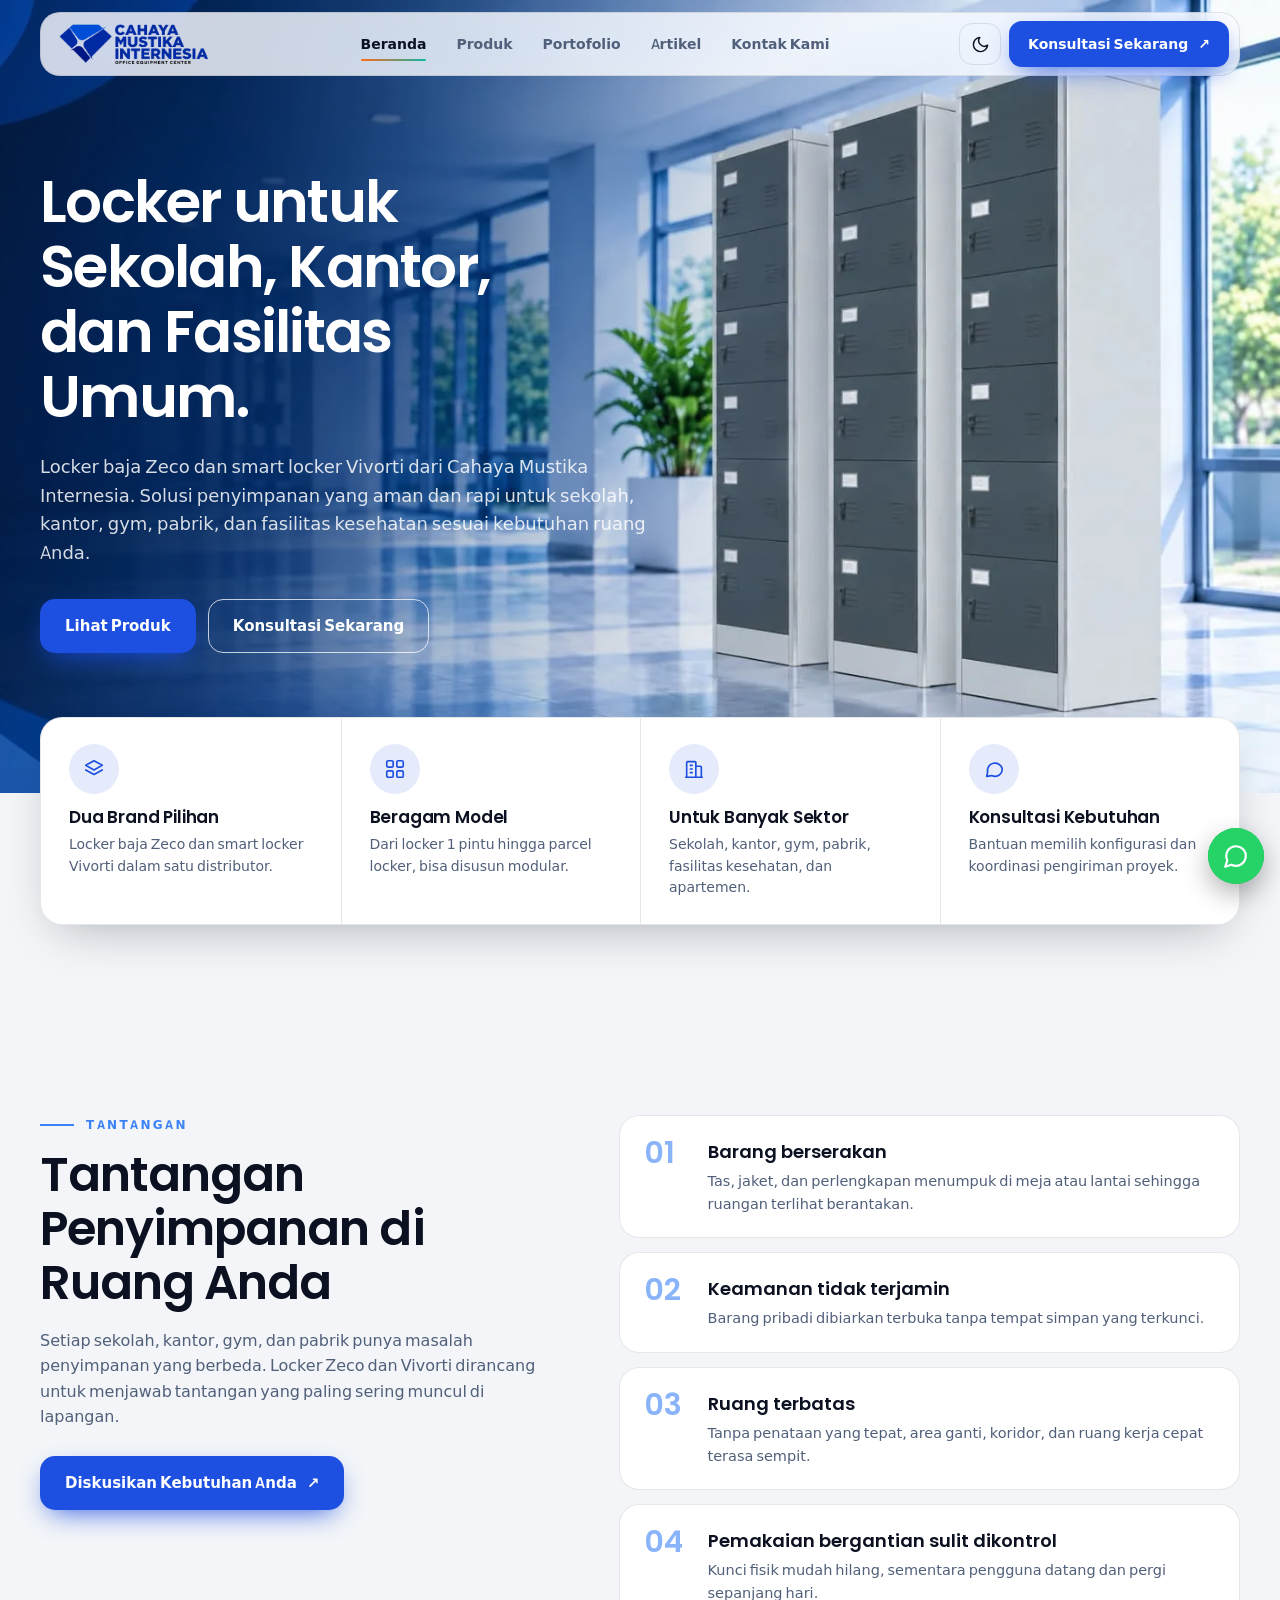
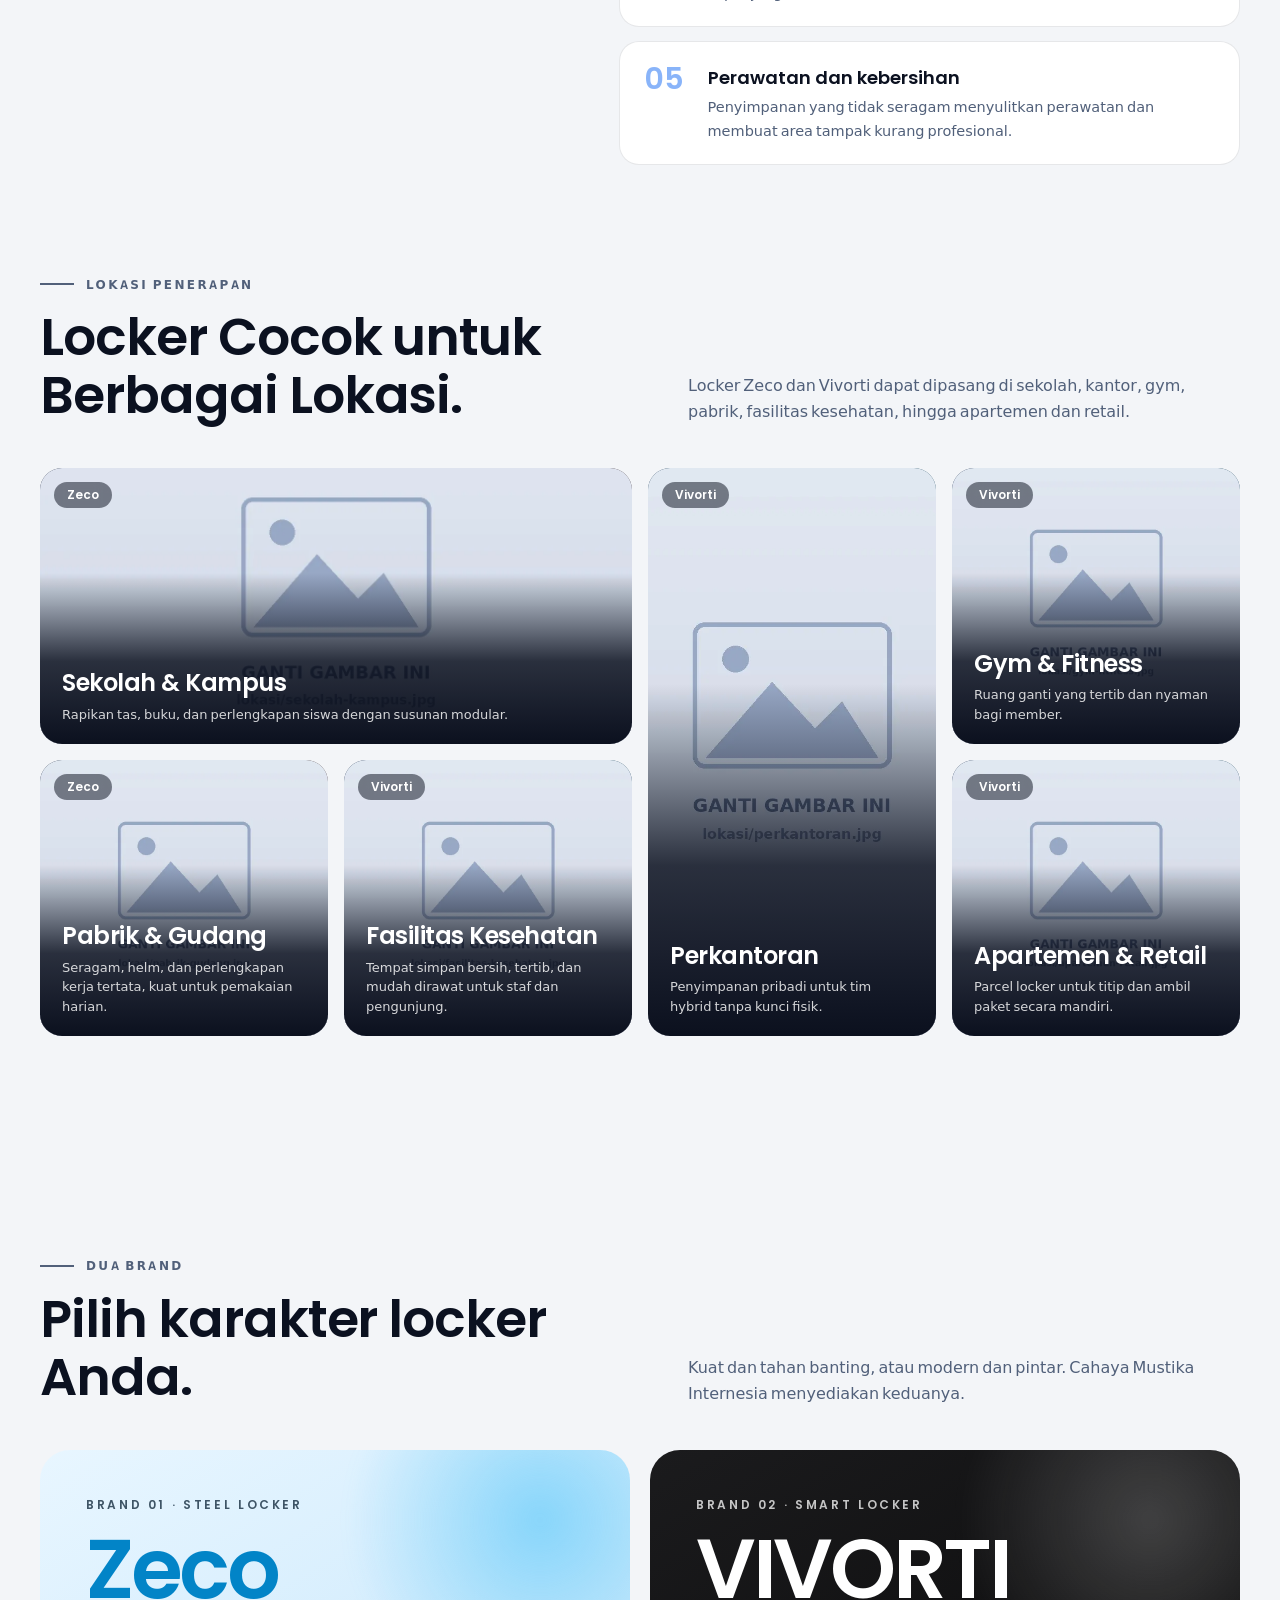
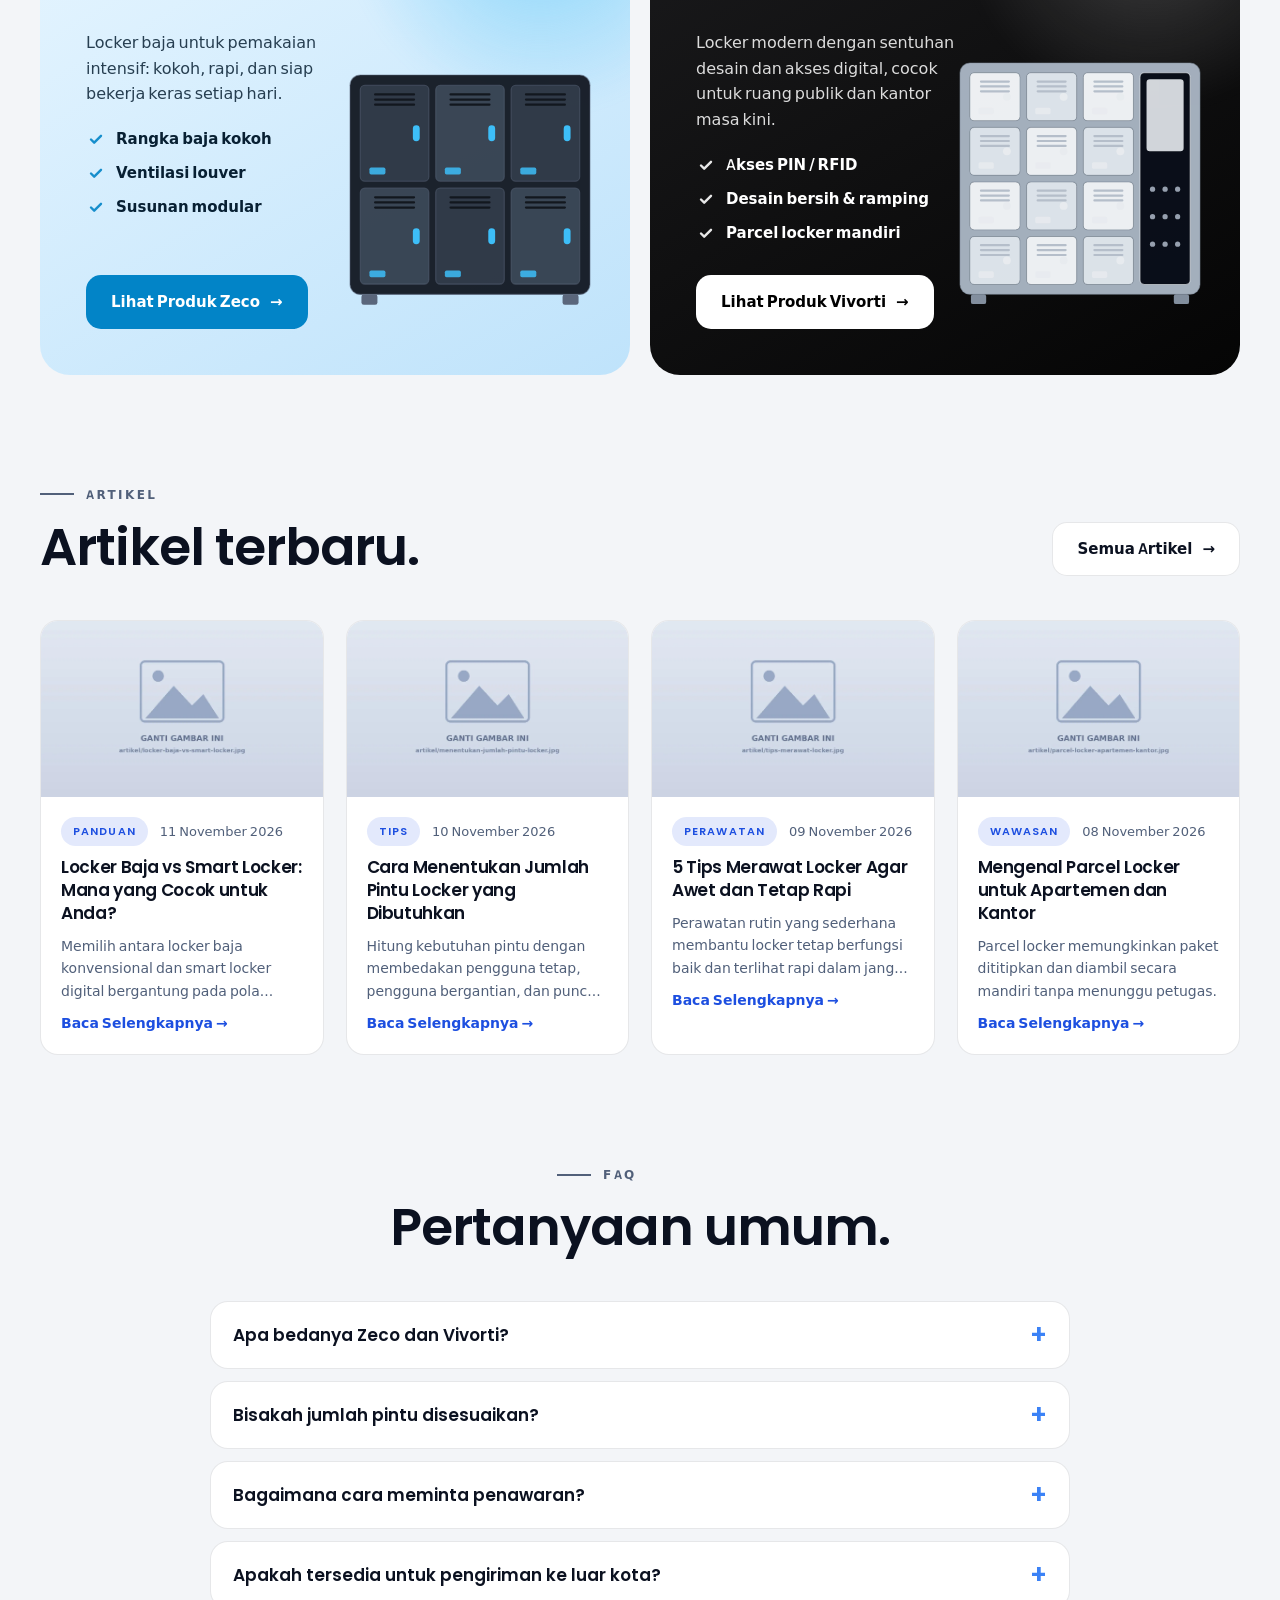
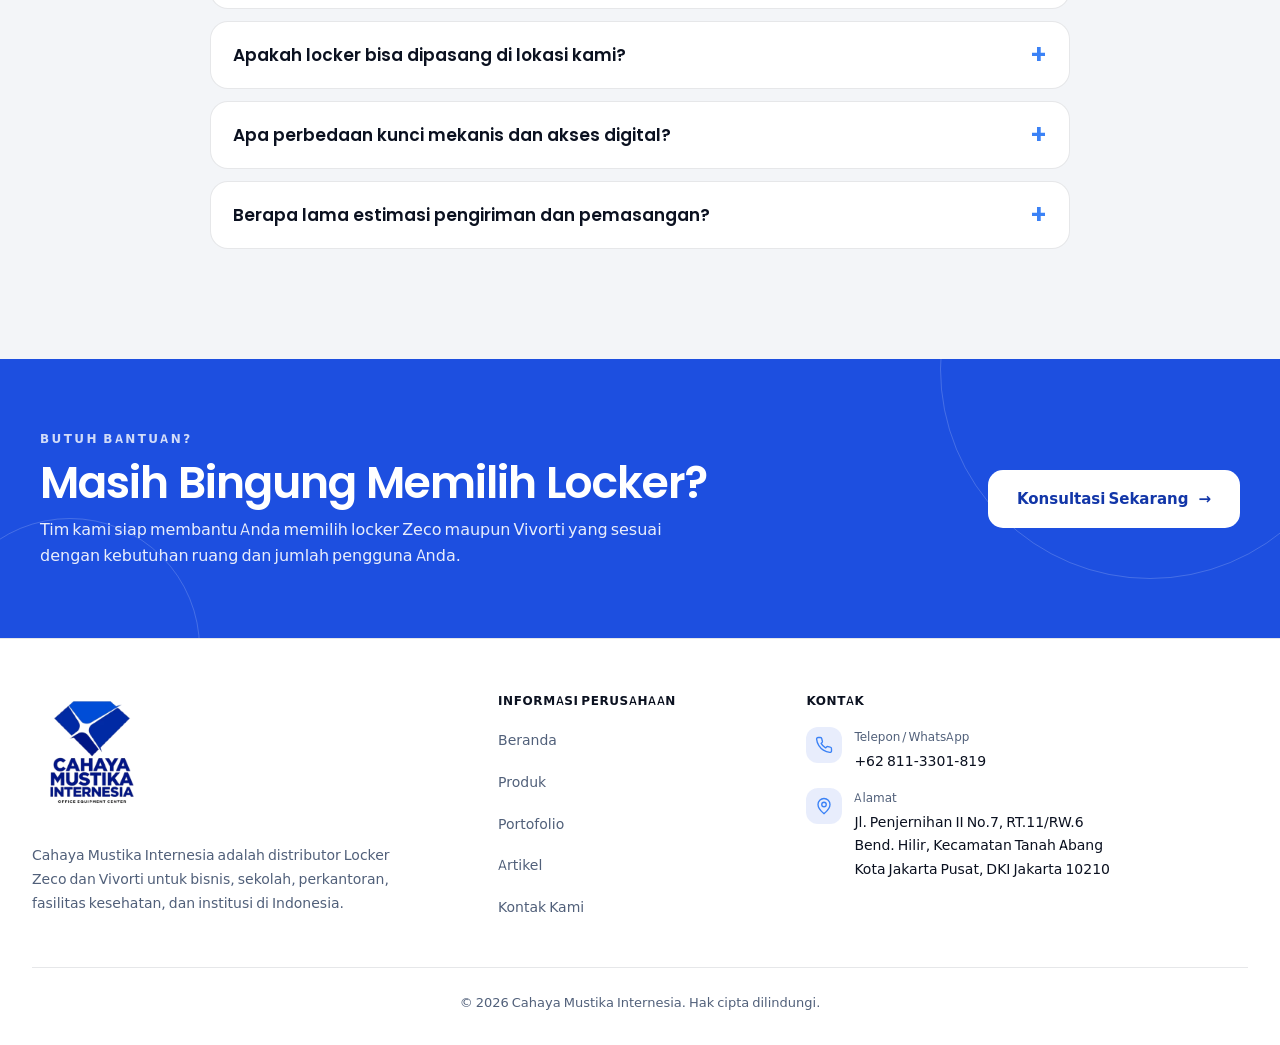
==== commit 1d97da92: "Upload website Cahaya Mustika Locker" ====
--- a/index.html
+++ b/index.html
@@ -35,7 +35,7 @@
   <div class="hx-cta rv" style="--d:.2s"><a class="btn btn-primary" href="pages/produk.html">Lihat Produk</a><a class="btn btn-ghost" href="https://wa.me/628113301819?text=Halo%20Cahaya%20Mustika%20Internesia%2C%20saya%20ingin%20konsultasi%20mengenai%20locker." target="_blank" rel="noopener noreferrer">Konsultasi Sekarang</a></div>
  </div>
  </div></section>
-<section class="hx-feat" aria-label="Keunggulan singkat"><div class="wrap"><div class="hx-card"><div class="hx-f rv" style="--d:0.00s"><span class="hx-ic"><svg viewBox="0 0 24 24" aria-hidden="true" fill="none" stroke="currentColor" stroke-width="1.8" stroke-linecap="round" stroke-linejoin="round"><path d="M12 3l9 5-9 5-9-5z"/><path d="M3 13l9 5 9-5"/></svg></span><div><h3>Dua Brand Pilihan</h3><p>Locker baja Zeco dan smart locker Vivorti dalam satu distributor.</p></div></div><div class="hx-f rv" style="--d:0.07s"><span class="hx-ic"><svg viewBox="0 0 24 24" aria-hidden="true" fill="none" stroke="currentColor" stroke-width="1.8" stroke-linecap="round" stroke-linejoin="round"><rect x="3" y="3" width="7" height="7" rx="1.5"/><rect x="14" y="3" width="7" height="7" rx="1.5"/><rect x="3" y="14" width="7" height="7" rx="1.5"/><rect x="14" y="14" width="7" height="7" rx="1.5"/></svg></span><div><h3>Beragam Model</h3><p>Dari locker 3 pintu hingga parcel locker, bisa disusun modular.</p></div></div><div class="hx-f rv" style="--d:0.14s"><span class="hx-ic"><svg viewBox="0 0 24 24" aria-hidden="true" fill="none" stroke="currentColor" stroke-width="1.8" stroke-linecap="round" stroke-linejoin="round"><path d="M4 21V5a1 1 0 011-1h8a1 1 0 011 1v16M14 9h5a1 1 0 011 1v11M3 21h18M8 8h2M8 12h2M8 16h2"/></svg></span><div><h3>Untuk Banyak Sektor</h3><p>Sekolah, kantor, gym, pabrik, fasilitas kesehatan, dan apartemen.</p></div></div><div class="hx-f rv" style="--d:0.21s"><span class="hx-ic"><svg viewBox="0 0 24 24" aria-hidden="true" fill="none" stroke="currentColor" stroke-width="1.8" stroke-linecap="round" stroke-linejoin="round"><path d="M21 12a8 8 0 01-11.5 7.2L4 20l1-4.5A8 8 0 1121 12z"/></svg></span><div><h3>Konsultasi Kebutuhan</h3><p>Bantuan memilih konfigurasi dan koordinasi pengiriman proyek.</p></div></div></div></div></section>
+<section class="hx-feat" aria-label="Keunggulan singkat"><div class="wrap"><div class="hx-card"><div class="hx-f rv" style="--d:0.00s"><span class="hx-ic"><svg viewBox="0 0 24 24" aria-hidden="true" fill="none" stroke="currentColor" stroke-width="1.8" stroke-linecap="round" stroke-linejoin="round"><path d="M12 3l9 5-9 5-9-5z"/><path d="M3 13l9 5 9-5"/></svg></span><div><h3>Dua Brand Pilihan</h3><p>Locker baja Zeco dan smart locker Vivorti dalam satu distributor.</p></div></div><div class="hx-f rv" style="--d:0.07s"><span class="hx-ic"><svg viewBox="0 0 24 24" aria-hidden="true" fill="none" stroke="currentColor" stroke-width="1.8" stroke-linecap="round" stroke-linejoin="round"><rect x="3" y="3" width="7" height="7" rx="1.5"/><rect x="14" y="3" width="7" height="7" rx="1.5"/><rect x="3" y="14" width="7" height="7" rx="1.5"/><rect x="14" y="14" width="7" height="7" rx="1.5"/></svg></span><div><h3>Beragam Model</h3><p>Dari locker 1 pintu hingga parcel locker, bisa disusun modular.</p></div></div><div class="hx-f rv" style="--d:0.14s"><span class="hx-ic"><svg viewBox="0 0 24 24" aria-hidden="true" fill="none" stroke="currentColor" stroke-width="1.8" stroke-linecap="round" stroke-linejoin="round"><path d="M4 21V5a1 1 0 011-1h8a1 1 0 011 1v16M14 9h5a1 1 0 011 1v11M3 21h18M8 8h2M8 12h2M8 16h2"/></svg></span><div><h3>Untuk Banyak Sektor</h3><p>Sekolah, kantor, gym, pabrik, fasilitas kesehatan, dan apartemen.</p></div></div><div class="hx-f rv" style="--d:0.21s"><span class="hx-ic"><svg viewBox="0 0 24 24" aria-hidden="true" fill="none" stroke="currentColor" stroke-width="1.8" stroke-linecap="round" stroke-linejoin="round"><path d="M21 12a8 8 0 01-11.5 7.2L4 20l1-4.5A8 8 0 1121 12z"/></svg></span><div><h3>Konsultasi Kebutuhan</h3><p>Bantuan memilih konfigurasi dan koordinasi pengiriman proyek.</p></div></div></div></div></section>
 
 <section class="sec chal"><div class="wrap chal-grid"><div class="chal-l"><p class="eyebrow rv">Tantangan</p><h2 class="rv" style="--d:.08s">Tantangan Penyimpanan di Ruang Anda</h2><p class="rv" style="--d:.16s">Setiap sekolah, kantor, gym, dan pabrik punya masalah penyimpanan yang berbeda. Locker Zeco dan Vivorti dirancang untuk menjawab tantangan yang paling sering muncul di lapangan.</p><a class="btn btn-primary rv" style="--d:.24s;margin-top:26px" href="https://wa.me/628113301819?text=Halo%20Cahaya%20Mustika%20Internesia%2C%20saya%20ingin%20konsultasi%20solusi%20penyimpanan%20locker." target="_blank" rel="noopener noreferrer">Diskusikan Kebutuhan Anda <span class="arr">↗</span></a></div><ul class="chal-list"><li class="rv" style="--d:0.00s"><span class="cn">01</span><div><b>Barang berserakan</b><p>Tas, jaket, dan perlengkapan menumpuk di meja atau lantai sehingga ruangan terlihat berantakan.</p></div></li><li class="rv" style="--d:0.07s"><span class="cn">02</span><div><b>Keamanan tidak terjamin</b><p>Barang pribadi dibiarkan terbuka tanpa tempat simpan yang terkunci.</p></div></li><li class="rv" style="--d:0.14s"><span class="cn">03</span><div><b>Ruang terbatas</b><p>Tanpa penataan yang tepat, area ganti, koridor, dan ruang kerja cepat terasa sempit.</p></div></li><li class="rv" style="--d:0.21s"><span class="cn">04</span><div><b>Pemakaian bergantian sulit dikontrol</b><p>Kunci fisik mudah hilang, sementara pengguna datang dan pergi sepanjang hari.</p></div></li><li class="rv" style="--d:0.28s"><span class="cn">05</span><div><b>Perawatan dan kebersihan</b><p>Penyimpanan yang tidak seragam menyulitkan perawatan dan membuat area tampak kurang profesional.</p></div></li></ul></div></section>
 
@@ -44,8 +44,8 @@
 <section class="sec"><div class="wrap">
  <div class="sec-h"><div><p class="eyebrow rv">Dua Brand</p><h2 class="rv" style="--d:.08s">Pilih karakter locker Anda.</h2></div><p class="rv" style="--d:.16s">Kuat dan tahan banting, atau modern dan pintar. Cahaya Mustika Internesia menyediakan keduanya.</p></div>
  <div class="duel">
-  <article class="bp z rv l"><div><p class="tag">Brand 01 · Steel Locker</p><h3>Zeco</h3><p>Locker baja untuk pemakaian intensif: kokoh, rapi, dan siap bekerja keras setiap hari.</p><ul><li>Rangka baja kokoh</li><li>Ventilasi louver</li><li>Susunan modular</li></ul></div><div class="bp-art art"><svg viewBox="0 0 210 201" xmlns="http://www.w3.org/2000/svg" role="img" aria-label="Ilustrasi locker Zeco"><rect x="0" y="0" width="210" height="192" rx="9" fill="#141a24" stroke="#566176" stroke-opacity=".5"/><rect x="10" y="192" width="14" height="9" rx="2" fill="#566176"/><rect x="186" y="192" width="14" height="9" rx="2" fill="#566176"/><rect x="9" y="9" width="60" height="84" rx="4" fill="#06090f"/><rect x="13" y="46.800000000000004" width="52" height="2" fill="#1c2638"/><rect x="75" y="9" width="60" height="84" rx="4" fill="#06090f"/><rect x="79" y="46.800000000000004" width="52" height="2" fill="#1c2638"/><rect x="141" y="9" width="60" height="84" rx="4" fill="#06090f"/><rect x="145" y="46.800000000000004" width="52" height="2" fill="#1c2638"/><rect x="9" y="99" width="60" height="84" rx="4" fill="#06090f"/><rect x="13" y="136.8" width="52" height="2" fill="#1c2638"/><rect x="75" y="99" width="60" height="84" rx="4" fill="#06090f"/><rect x="79" y="136.8" width="52" height="2" fill="#1c2638"/><rect x="141" y="99" width="60" height="84" rx="4" fill="#06090f"/><rect x="145" y="136.8" width="52" height="2" fill="#1c2638"/><g class="dr" style="transition-delay:0.00s"><rect x="9" y="9" width="60" height="84" rx="4" fill="#2a3341" stroke="#566176" stroke-opacity=".55"/><rect x="21.0" y="16.0" width="36.0" height="2" rx="1" fill="#0b0f16"/><rect x="21.0" y="20.5" width="36.0" height="2" rx="1" fill="#0b0f16"/><rect x="21.0" y="25.0" width="36.0" height="2" rx="1" fill="#0b0f16"/><rect x="55.0" y="44.0" width="6" height="14" rx="3" fill="#ff6a1a"/><rect x="17.0" y="81.0" width="14" height="6" rx="1.5" fill="#ff6a1a" opacity=".85"/></g><g class="dr" style="transition-delay:0.05s"><rect x="75" y="9" width="60" height="84" rx="4" fill="#34404f" stroke="#566176" stroke-opacity=".55"/><rect x="87.0" y="16.0" width="36.0" height="2" rx="1" fill="#0b0f16"/><rect x="87.0" y="20.5" width="36.0" height="2" rx="1" fill="#0b0f16"/><rect x="87.0" y="25.0" width="36.0" height="2" rx="1" fill="#0b0f16"/><rect x="121.0" y="44.0" width="6" height="14" rx="3" fill="#ff6a1a"/><rect x="83.0" y="81.0" width="14" height="6" rx="1.5" fill="#ff6a1a" opacity=".85"/></g><g class="dr" style="transition-delay:0.10s"><rect x="141" y="9" width="60" height="84" rx="4" fill="#2a3341" stroke="#566176" stroke-opacity=".55"/><rect x="153.0" y="16.0" width="36.0" height="2" rx="1" fill="#0b0f16"/><rect x="153.0" y="20.5" width="36.0" height="2" rx="1" fill="#0b0f16"/><rect x="153.0" y="25.0" width="36.0" height="2" rx="1" fill="#0b0f16"/><rect x="187.0" y="44.0" width="6" height="14" rx="3" fill="#ff6a1a"/><rect x="149.0" y="81.0" width="14" height="6" rx="1.5" fill="#ff6a1a" opacity=".85"/></g><g class="dr" style="transition-delay:0.15s"><rect x="9" y="99" width="60" height="84" rx="4" fill="#34404f" stroke="#566176" stroke-opacity=".55"/><rect x="21.0" y="106.0" width="36.0" height="2" rx="1" fill="#0b0f16"/><rect x="21.0" y="110.5" width="36.0" height="2" rx="1" fill="#0b0f16"/><rect x="21.0" y="115.0" width="36.0" height="2" rx="1" fill="#0b0f16"/><rect x="55.0" y="134.0" width="6" height="14" rx="3" fill="#ff6a1a"/><rect x="17.0" y="171.0" width="14" height="6" rx="1.5" fill="#ff6a1a" opacity=".85"/></g><g class="dr" style="transition-delay:0.20s"><rect x="75" y="99" width="60" height="84" rx="4" fill="#2a3341" stroke="#566176" stroke-opacity=".55"/><rect x="87.0" y="106.0" width="36.0" height="2" rx="1" fill="#0b0f16"/><rect x="87.0" y="110.5" width="36.0" height="2" rx="1" fill="#0b0f16"/><rect x="87.0" y="115.0" width="36.0" height="2" rx="1" fill="#0b0f16"/><rect x="121.0" y="134.0" width="6" height="14" rx="3" fill="#ff6a1a"/><rect x="83.0" y="171.0" width="14" height="6" rx="1.5" fill="#ff6a1a" opacity=".85"/></g><g class="dr" style="transition-delay:0.00s"><rect x="141" y="99" width="60" height="84" rx="4" fill="#34404f" stroke="#566176" stroke-opacity=".55"/><rect x="153.0" y="106.0" width="36.0" height="2" rx="1" fill="#0b0f16"/><rect x="153.0" y="110.5" width="36.0" height="2" rx="1" fill="#0b0f16"/><rect x="153.0" y="115.0" width="36.0" height="2" rx="1" fill="#0b0f16"/><rect x="187.0" y="134.0" width="6" height="14" rx="3" fill="#ff6a1a"/><rect x="149.0" y="171.0" width="14" height="6" rx="1.5" fill="#ff6a1a" opacity=".85"/></g></svg></div><a class="btn" href="pages/produk.html?brand=Zeco">Lihat Produk Zeco <span class="arr">→</span></a></article>
-  <article class="bp v rv r"><div><p class="tag">Brand 02 · Smart Locker</p><h3>VIVORTI</h3><p>Locker modern dengan sentuhan desain dan akses digital, cocok untuk ruang publik dan kantor masa kini.</p><ul><li>Akses PIN / RFID</li><li>Desain bersih &amp; ramping</li><li>Parcel locker mandiri</li></ul></div><div class="bp-art art"><svg viewBox="0 0 220 221" xmlns="http://www.w3.org/2000/svg" role="img" aria-label="Ilustrasi locker viv"><rect x="0" y="0" width="220" height="212" rx="9" fill="#aab6c4" stroke="#8895a5" stroke-opacity=".5"/><rect x="10" y="212" width="14" height="9" rx="2" fill="#8895a5"/><rect x="196" y="212" width="14" height="9" rx="2" fill="#8895a5"/><rect x="9" y="9" width="46" height="44" rx="4" fill="#06090f"/><rect x="13" y="28.8" width="38" height="2" fill="#1c2638"/><rect x="61" y="9" width="46" height="44" rx="4" fill="#06090f"/><rect x="65" y="28.8" width="38" height="2" fill="#1c2638"/><rect x="113" y="9" width="46" height="44" rx="4" fill="#06090f"/><rect x="117" y="28.8" width="38" height="2" fill="#1c2638"/><rect x="9" y="59" width="46" height="44" rx="4" fill="#06090f"/><rect x="13" y="78.8" width="38" height="2" fill="#1c2638"/><rect x="61" y="59" width="46" height="44" rx="4" fill="#06090f"/><rect x="65" y="78.8" width="38" height="2" fill="#1c2638"/><rect x="113" y="59" width="46" height="44" rx="4" fill="#06090f"/><rect x="117" y="78.8" width="38" height="2" fill="#1c2638"/><rect x="9" y="109" width="46" height="44" rx="4" fill="#06090f"/><rect x="13" y="128.8" width="38" height="2" fill="#1c2638"/><rect x="61" y="109" width="46" height="44" rx="4" fill="#06090f"/><rect x="65" y="128.8" width="38" height="2" fill="#1c2638"/><rect x="113" y="109" width="46" height="44" rx="4" fill="#06090f"/><rect x="117" y="128.8" width="38" height="2" fill="#1c2638"/><rect x="9" y="159" width="46" height="44" rx="4" fill="#06090f"/><rect x="13" y="178.8" width="38" height="2" fill="#1c2638"/><rect x="61" y="159" width="46" height="44" rx="4" fill="#06090f"/><rect x="65" y="178.8" width="38" height="2" fill="#1c2638"/><rect x="113" y="159" width="46" height="44" rx="4" fill="#06090f"/><rect x="117" y="178.8" width="38" height="2" fill="#1c2638"/><g class="dr" style="transition-delay:0.00s"><rect x="9" y="9" width="46" height="44" rx="4" fill="#f6f9fc" stroke="#8895a5" stroke-opacity=".55"/><rect x="18.2" y="16.0" width="27.6" height="2" rx="1" fill="#bcc6d2"/><rect x="18.2" y="20.5" width="27.6" height="2" rx="1" fill="#bcc6d2"/><rect x="18.2" y="25.0" width="27.6" height="2" rx="1" fill="#bcc6d2"/><circle cx="43.0" cy="31.0" r="3.6" fill="#0fb5a6"/><rect x="17.0" y="41.0" width="14" height="6" rx="1.5" fill="#0fb5a6" opacity=".85"/></g><g class="dr" style="transition-delay:0.05s"><rect x="61" y="9" width="46" height="44" rx="4" fill="#e4ebf2" stroke="#8895a5" stroke-opacity=".55"/><rect x="70.2" y="16.0" width="27.6" height="2" rx="1" fill="#bcc6d2"/><rect x="70.2" y="20.5" width="27.6" height="2" rx="1" fill="#bcc6d2"/><rect x="70.2" y="25.0" width="27.6" height="2" rx="1" fill="#bcc6d2"/><circle cx="95.0" cy="31.0" r="3.6" fill="#0fb5a6"/><rect x="69.0" y="41.0" width="14" height="6" rx="1.5" fill="#0fb5a6" opacity=".85"/></g><g class="dr" style="transition-delay:0.10s"><rect x="113" y="9" width="46" height="44" rx="4" fill="#f6f9fc" stroke="#8895a5" stroke-opacity=".55"/><rect x="122.2" y="16.0" width="27.6" height="2" rx="1" fill="#bcc6d2"/><rect x="122.2" y="20.5" width="27.6" height="2" rx="1" fill="#bcc6d2"/><rect x="122.2" y="25.0" width="27.6" height="2" rx="1" fill="#bcc6d2"/><circle cx="147.0" cy="31.0" r="3.6" fill="#0fb5a6"/><rect x="121.0" y="41.0" width="14" height="6" rx="1.5" fill="#0fb5a6" opacity=".85"/></g><g class="dr" style="transition-delay:0.15s"><rect x="9" y="59" width="46" height="44" rx="4" fill="#e4ebf2" stroke="#8895a5" stroke-opacity=".55"/><rect x="18.2" y="66.0" width="27.6" height="2" rx="1" fill="#bcc6d2"/><rect x="18.2" y="70.5" width="27.6" height="2" rx="1" fill="#bcc6d2"/><rect x="18.2" y="75.0" width="27.6" height="2" rx="1" fill="#bcc6d2"/><circle cx="43.0" cy="81.0" r="3.6" fill="#0fb5a6"/><rect x="17.0" y="91.0" width="14" height="6" rx="1.5" fill="#0fb5a6" opacity=".85"/></g><g class="dr" style="transition-delay:0.20s"><rect x="61" y="59" width="46" height="44" rx="4" fill="#f6f9fc" stroke="#8895a5" stroke-opacity=".55"/><rect x="70.2" y="66.0" width="27.6" height="2" rx="1" fill="#bcc6d2"/><rect x="70.2" y="70.5" width="27.6" height="2" rx="1" fill="#bcc6d2"/><rect x="70.2" y="75.0" width="27.6" height="2" rx="1" fill="#bcc6d2"/><circle cx="95.0" cy="81.0" r="3.6" fill="#0fb5a6"/><rect x="69.0" y="91.0" width="14" height="6" rx="1.5" fill="#0fb5a6" opacity=".85"/></g><g class="dr" style="transition-delay:0.00s"><rect x="113" y="59" width="46" height="44" rx="4" fill="#e4ebf2" stroke="#8895a5" stroke-opacity=".55"/><rect x="122.2" y="66.0" width="27.6" height="2" rx="1" fill="#bcc6d2"/><rect x="122.2" y="70.5" width="27.6" height="2" rx="1" fill="#bcc6d2"/><rect x="122.2" y="75.0" width="27.6" height="2" rx="1" fill="#bcc6d2"/><circle cx="147.0" cy="81.0" r="3.6" fill="#0fb5a6"/><rect x="121.0" y="91.0" width="14" height="6" rx="1.5" fill="#0fb5a6" opacity=".85"/></g><g class="dr" style="transition-delay:0.05s"><rect x="9" y="109" width="46" height="44" rx="4" fill="#f6f9fc" stroke="#8895a5" stroke-opacity=".55"/><rect x="18.2" y="116.0" width="27.6" height="2" rx="1" fill="#bcc6d2"/><rect x="18.2" y="120.5" width="27.6" height="2" rx="1" fill="#bcc6d2"/><rect x="18.2" y="125.0" width="27.6" height="2" rx="1" fill="#bcc6d2"/><circle cx="43.0" cy="131.0" r="3.6" fill="#0fb5a6"/><rect x="17.0" y="141.0" width="14" height="6" rx="1.5" fill="#0fb5a6" opacity=".85"/></g><g class="dr" style="transition-delay:0.10s"><rect x="61" y="109" width="46" height="44" rx="4" fill="#e4ebf2" stroke="#8895a5" stroke-opacity=".55"/><rect x="70.2" y="116.0" width="27.6" height="2" rx="1" fill="#bcc6d2"/><rect x="70.2" y="120.5" width="27.6" height="2" rx="1" fill="#bcc6d2"/><rect x="70.2" y="125.0" width="27.6" height="2" rx="1" fill="#bcc6d2"/><circle cx="95.0" cy="131.0" r="3.6" fill="#0fb5a6"/><rect x="69.0" y="141.0" width="14" height="6" rx="1.5" fill="#0fb5a6" opacity=".85"/></g><g class="dr" style="transition-delay:0.15s"><rect x="113" y="109" width="46" height="44" rx="4" fill="#f6f9fc" stroke="#8895a5" stroke-opacity=".55"/><rect x="122.2" y="116.0" width="27.6" height="2" rx="1" fill="#bcc6d2"/><rect x="122.2" y="120.5" width="27.6" height="2" rx="1" fill="#bcc6d2"/><rect x="122.2" y="125.0" width="27.6" height="2" rx="1" fill="#bcc6d2"/><circle cx="147.0" cy="131.0" r="3.6" fill="#0fb5a6"/><rect x="121.0" y="141.0" width="14" height="6" rx="1.5" fill="#0fb5a6" opacity=".85"/></g><g class="dr" style="transition-delay:0.20s"><rect x="9" y="159" width="46" height="44" rx="4" fill="#e4ebf2" stroke="#8895a5" stroke-opacity=".55"/><rect x="18.2" y="166.0" width="27.6" height="2" rx="1" fill="#bcc6d2"/><rect x="18.2" y="170.5" width="27.6" height="2" rx="1" fill="#bcc6d2"/><rect x="18.2" y="175.0" width="27.6" height="2" rx="1" fill="#bcc6d2"/><circle cx="43.0" cy="181.0" r="3.6" fill="#0fb5a6"/><rect x="17.0" y="191.0" width="14" height="6" rx="1.5" fill="#0fb5a6" opacity=".85"/></g><g class="dr" style="transition-delay:0.00s"><rect x="61" y="159" width="46" height="44" rx="4" fill="#f6f9fc" stroke="#8895a5" stroke-opacity=".55"/><rect x="70.2" y="166.0" width="27.6" height="2" rx="1" fill="#bcc6d2"/><rect x="70.2" y="170.5" width="27.6" height="2" rx="1" fill="#bcc6d2"/><rect x="70.2" y="175.0" width="27.6" height="2" rx="1" fill="#bcc6d2"/><circle cx="95.0" cy="181.0" r="3.6" fill="#0fb5a6"/><rect x="69.0" y="191.0" width="14" height="6" rx="1.5" fill="#0fb5a6" opacity=".85"/></g><g class="dr" style="transition-delay:0.05s"><rect x="113" y="159" width="46" height="44" rx="4" fill="#e4ebf2" stroke="#8895a5" stroke-opacity=".55"/><rect x="122.2" y="166.0" width="27.6" height="2" rx="1" fill="#bcc6d2"/><rect x="122.2" y="170.5" width="27.6" height="2" rx="1" fill="#bcc6d2"/><rect x="122.2" y="175.0" width="27.6" height="2" rx="1" fill="#bcc6d2"/><circle cx="147.0" cy="181.0" r="3.6" fill="#0fb5a6"/><rect x="121.0" y="191.0" width="14" height="6" rx="1.5" fill="#0fb5a6" opacity=".85"/></g><rect x="165" y="9" width="46" height="194" rx="4" fill="#0a0f1a" stroke="#0fb5a6" stroke-opacity=".6"/><rect x="171" y="15" width="34" height="66.0" rx="3" fill="#0fb5a6" opacity=".9"/><circle cx="176.5" cy="115.7" r="2.4" fill="#cdd9ea" opacity=".75"/><circle cx="188.0" cy="115.7" r="2.4" fill="#cdd9ea" opacity=".75"/><circle cx="199.5" cy="115.7" r="2.4" fill="#cdd9ea" opacity=".75"/><circle cx="176.5" cy="140.9" r="2.4" fill="#cdd9ea" opacity=".75"/><circle cx="188.0" cy="140.9" r="2.4" fill="#cdd9ea" opacity=".75"/><circle cx="199.5" cy="140.9" r="2.4" fill="#cdd9ea" opacity=".75"/><circle cx="176.5" cy="166.1" r="2.4" fill="#cdd9ea" opacity=".75"/><circle cx="188.0" cy="166.1" r="2.4" fill="#cdd9ea" opacity=".75"/><circle cx="199.5" cy="166.1" r="2.4" fill="#cdd9ea" opacity=".75"/></svg></div><a class="btn" href="pages/produk.html?brand=viv">Lihat Produk Vivorti <span class="arr">→</span></a></article>
+  <article class="bp z rv l"><div><p class="tag">Brand 01 · Steel Locker</p><h3>Zeco</h3><p>Locker baja untuk pemakaian intensif: kokoh, rapi, dan siap bekerja keras setiap hari.</p><ul><li>Rangka baja kokoh</li><li>Ventilasi louver</li><li>Susunan modular</li></ul></div><div class="bp-art art"><svg viewBox="0 0 210 201" xmlns="http://www.w3.org/2000/svg" role="img" aria-label="Ilustrasi locker Zeco"><rect x="0" y="0" width="210" height="192" rx="9" fill="#141a24" stroke="#566176" stroke-opacity=".5"/><rect x="10" y="192" width="14" height="9" rx="2" fill="#566176"/><rect x="186" y="192" width="14" height="9" rx="2" fill="#566176"/><rect x="9" y="9" width="60" height="84" rx="4" fill="#06090f"/><rect x="13" y="46.800000000000004" width="52" height="2" fill="#1c2638"/><rect x="75" y="9" width="60" height="84" rx="4" fill="#06090f"/><rect x="79" y="46.800000000000004" width="52" height="2" fill="#1c2638"/><rect x="141" y="9" width="60" height="84" rx="4" fill="#06090f"/><rect x="145" y="46.800000000000004" width="52" height="2" fill="#1c2638"/><rect x="9" y="99" width="60" height="84" rx="4" fill="#06090f"/><rect x="13" y="136.8" width="52" height="2" fill="#1c2638"/><rect x="75" y="99" width="60" height="84" rx="4" fill="#06090f"/><rect x="79" y="136.8" width="52" height="2" fill="#1c2638"/><rect x="141" y="99" width="60" height="84" rx="4" fill="#06090f"/><rect x="145" y="136.8" width="52" height="2" fill="#1c2638"/><g class="dr" style="transition-delay:0.00s"><rect x="9" y="9" width="60" height="84" rx="4" fill="#2a3341" stroke="#566176" stroke-opacity=".55"/><rect x="21.0" y="16.0" width="36.0" height="2" rx="1" fill="#0b0f16"/><rect x="21.0" y="20.5" width="36.0" height="2" rx="1" fill="#0b0f16"/><rect x="21.0" y="25.0" width="36.0" height="2" rx="1" fill="#0b0f16"/><rect x="55.0" y="44.0" width="6" height="14" rx="3" fill="#38bdf8"/><rect x="17.0" y="81.0" width="14" height="6" rx="1.5" fill="#38bdf8" opacity=".85"/></g><g class="dr" style="transition-delay:0.05s"><rect x="75" y="9" width="60" height="84" rx="4" fill="#34404f" stroke="#566176" stroke-opacity=".55"/><rect x="87.0" y="16.0" width="36.0" height="2" rx="1" fill="#0b0f16"/><rect x="87.0" y="20.5" width="36.0" height="2" rx="1" fill="#0b0f16"/><rect x="87.0" y="25.0" width="36.0" height="2" rx="1" fill="#0b0f16"/><rect x="121.0" y="44.0" width="6" height="14" rx="3" fill="#38bdf8"/><rect x="83.0" y="81.0" width="14" height="6" rx="1.5" fill="#38bdf8" opacity=".85"/></g><g class="dr" style="transition-delay:0.10s"><rect x="141" y="9" width="60" height="84" rx="4" fill="#2a3341" stroke="#566176" stroke-opacity=".55"/><rect x="153.0" y="16.0" width="36.0" height="2" rx="1" fill="#0b0f16"/><rect x="153.0" y="20.5" width="36.0" height="2" rx="1" fill="#0b0f16"/><rect x="153.0" y="25.0" width="36.0" height="2" rx="1" fill="#0b0f16"/><rect x="187.0" y="44.0" width="6" height="14" rx="3" fill="#38bdf8"/><rect x="149.0" y="81.0" width="14" height="6" rx="1.5" fill="#38bdf8" opacity=".85"/></g><g class="dr" style="transition-delay:0.15s"><rect x="9" y="99" width="60" height="84" rx="4" fill="#34404f" stroke="#566176" stroke-opacity=".55"/><rect x="21.0" y="106.0" width="36.0" height="2" rx="1" fill="#0b0f16"/><rect x="21.0" y="110.5" width="36.0" height="2" rx="1" fill="#0b0f16"/><rect x="21.0" y="115.0" width="36.0" height="2" rx="1" fill="#0b0f16"/><rect x="55.0" y="134.0" width="6" height="14" rx="3" fill="#38bdf8"/><rect x="17.0" y="171.0" width="14" height="6" rx="1.5" fill="#38bdf8" opacity=".85"/></g><g class="dr" style="transition-delay:0.20s"><rect x="75" y="99" width="60" height="84" rx="4" fill="#2a3341" stroke="#566176" stroke-opacity=".55"/><rect x="87.0" y="106.0" width="36.0" height="2" rx="1" fill="#0b0f16"/><rect x="87.0" y="110.5" width="36.0" height="2" rx="1" fill="#0b0f16"/><rect x="87.0" y="115.0" width="36.0" height="2" rx="1" fill="#0b0f16"/><rect x="121.0" y="134.0" width="6" height="14" rx="3" fill="#38bdf8"/><rect x="83.0" y="171.0" width="14" height="6" rx="1.5" fill="#38bdf8" opacity=".85"/></g><g class="dr" style="transition-delay:0.00s"><rect x="141" y="99" width="60" height="84" rx="4" fill="#34404f" stroke="#566176" stroke-opacity=".55"/><rect x="153.0" y="106.0" width="36.0" height="2" rx="1" fill="#0b0f16"/><rect x="153.0" y="110.5" width="36.0" height="2" rx="1" fill="#0b0f16"/><rect x="153.0" y="115.0" width="36.0" height="2" rx="1" fill="#0b0f16"/><rect x="187.0" y="134.0" width="6" height="14" rx="3" fill="#38bdf8"/><rect x="149.0" y="171.0" width="14" height="6" rx="1.5" fill="#38bdf8" opacity=".85"/></g></svg></div><a class="btn" href="pages/produk.html?brand=Zeco">Lihat Produk Zeco <span class="arr">→</span></a></article>
+  <article class="bp v rv r"><div><p class="tag">Brand 02 · Smart Locker</p><h3>VIVORTI</h3><p>Locker modern dengan sentuhan desain dan akses digital, cocok untuk ruang publik dan kantor masa kini.</p><ul><li>Akses PIN / RFID</li><li>Desain bersih &amp; ramping</li><li>Parcel locker mandiri</li></ul></div><div class="bp-art art"><svg viewBox="0 0 220 221" xmlns="http://www.w3.org/2000/svg" role="img" aria-label="Ilustrasi locker viv"><rect x="0" y="0" width="220" height="212" rx="9" fill="#aab6c4" stroke="#8895a5" stroke-opacity=".5"/><rect x="10" y="212" width="14" height="9" rx="2" fill="#8895a5"/><rect x="196" y="212" width="14" height="9" rx="2" fill="#8895a5"/><rect x="9" y="9" width="46" height="44" rx="4" fill="#06090f"/><rect x="13" y="28.8" width="38" height="2" fill="#1c2638"/><rect x="61" y="9" width="46" height="44" rx="4" fill="#06090f"/><rect x="65" y="28.8" width="38" height="2" fill="#1c2638"/><rect x="113" y="9" width="46" height="44" rx="4" fill="#06090f"/><rect x="117" y="28.8" width="38" height="2" fill="#1c2638"/><rect x="9" y="59" width="46" height="44" rx="4" fill="#06090f"/><rect x="13" y="78.8" width="38" height="2" fill="#1c2638"/><rect x="61" y="59" width="46" height="44" rx="4" fill="#06090f"/><rect x="65" y="78.8" width="38" height="2" fill="#1c2638"/><rect x="113" y="59" width="46" height="44" rx="4" fill="#06090f"/><rect x="117" y="78.8" width="38" height="2" fill="#1c2638"/><rect x="9" y="109" width="46" height="44" rx="4" fill="#06090f"/><rect x="13" y="128.8" width="38" height="2" fill="#1c2638"/><rect x="61" y="109" width="46" height="44" rx="4" fill="#06090f"/><rect x="65" y="128.8" width="38" height="2" fill="#1c2638"/><rect x="113" y="109" width="46" height="44" rx="4" fill="#06090f"/><rect x="117" y="128.8" width="38" height="2" fill="#1c2638"/><rect x="9" y="159" width="46" height="44" rx="4" fill="#06090f"/><rect x="13" y="178.8" width="38" height="2" fill="#1c2638"/><rect x="61" y="159" width="46" height="44" rx="4" fill="#06090f"/><rect x="65" y="178.8" width="38" height="2" fill="#1c2638"/><rect x="113" y="159" width="46" height="44" rx="4" fill="#06090f"/><rect x="117" y="178.8" width="38" height="2" fill="#1c2638"/><g class="dr" style="transition-delay:0.00s"><rect x="9" y="9" width="46" height="44" rx="4" fill="#f6f9fc" stroke="#8895a5" stroke-opacity=".55"/><rect x="18.2" y="16.0" width="27.6" height="2" rx="1" fill="#bcc6d2"/><rect x="18.2" y="20.5" width="27.6" height="2" rx="1" fill="#bcc6d2"/><rect x="18.2" y="25.0" width="27.6" height="2" rx="1" fill="#bcc6d2"/><circle cx="43.0" cy="31.0" r="3.6" fill="#f1f5f9"/><rect x="17.0" y="41.0" width="14" height="6" rx="1.5" fill="#f1f5f9" opacity=".85"/></g><g class="dr" style="transition-delay:0.05s"><rect x="61" y="9" width="46" height="44" rx="4" fill="#e4ebf2" stroke="#8895a5" stroke-opacity=".55"/><rect x="70.2" y="16.0" width="27.6" height="2" rx="1" fill="#bcc6d2"/><rect x="70.2" y="20.5" width="27.6" height="2" rx="1" fill="#bcc6d2"/><rect x="70.2" y="25.0" width="27.6" height="2" rx="1" fill="#bcc6d2"/><circle cx="95.0" cy="31.0" r="3.6" fill="#f1f5f9"/><rect x="69.0" y="41.0" width="14" height="6" rx="1.5" fill="#f1f5f9" opacity=".85"/></g><g class="dr" style="transition-delay:0.10s"><rect x="113" y="9" width="46" height="44" rx="4" fill="#f6f9fc" stroke="#8895a5" stroke-opacity=".55"/><rect x="122.2" y="16.0" width="27.6" height="2" rx="1" fill="#bcc6d2"/><rect x="122.2" y="20.5" width="27.6" height="2" rx="1" fill="#bcc6d2"/><rect x="122.2" y="25.0" width="27.6" height="2" rx="1" fill="#bcc6d2"/><circle cx="147.0" cy="31.0" r="3.6" fill="#f1f5f9"/><rect x="121.0" y="41.0" width="14" height="6" rx="1.5" fill="#f1f5f9" opacity=".85"/></g><g class="dr" style="transition-delay:0.15s"><rect x="9" y="59" width="46" height="44" rx="4" fill="#e4ebf2" stroke="#8895a5" stroke-opacity=".55"/><rect x="18.2" y="66.0" width="27.6" height="2" rx="1" fill="#bcc6d2"/><rect x="18.2" y="70.5" width="27.6" height="2" rx="1" fill="#bcc6d2"/><rect x="18.2" y="75.0" width="27.6" height="2" rx="1" fill="#bcc6d2"/><circle cx="43.0" cy="81.0" r="3.6" fill="#f1f5f9"/><rect x="17.0" y="91.0" width="14" height="6" rx="1.5" fill="#f1f5f9" opacity=".85"/></g><g class="dr" style="transition-delay:0.20s"><rect x="61" y="59" width="46" height="44" rx="4" fill="#f6f9fc" stroke="#8895a5" stroke-opacity=".55"/><rect x="70.2" y="66.0" width="27.6" height="2" rx="1" fill="#bcc6d2"/><rect x="70.2" y="70.5" width="27.6" height="2" rx="1" fill="#bcc6d2"/><rect x="70.2" y="75.0" width="27.6" height="2" rx="1" fill="#bcc6d2"/><circle cx="95.0" cy="81.0" r="3.6" fill="#f1f5f9"/><rect x="69.0" y="91.0" width="14" height="6" rx="1.5" fill="#f1f5f9" opacity=".85"/></g><g class="dr" style="transition-delay:0.00s"><rect x="113" y="59" width="46" height="44" rx="4" fill="#e4ebf2" stroke="#8895a5" stroke-opacity=".55"/><rect x="122.2" y="66.0" width="27.6" height="2" rx="1" fill="#bcc6d2"/><rect x="122.2" y="70.5" width="27.6" height="2" rx="1" fill="#bcc6d2"/><rect x="122.2" y="75.0" width="27.6" height="2" rx="1" fill="#bcc6d2"/><circle cx="147.0" cy="81.0" r="3.6" fill="#f1f5f9"/><rect x="121.0" y="91.0" width="14" height="6" rx="1.5" fill="#f1f5f9" opacity=".85"/></g><g class="dr" style="transition-delay:0.05s"><rect x="9" y="109" width="46" height="44" rx="4" fill="#f6f9fc" stroke="#8895a5" stroke-opacity=".55"/><rect x="18.2" y="116.0" width="27.6" height="2" rx="1" fill="#bcc6d2"/><rect x="18.2" y="120.5" width="27.6" height="2" rx="1" fill="#bcc6d2"/><rect x="18.2" y="125.0" width="27.6" height="2" rx="1" fill="#bcc6d2"/><circle cx="43.0" cy="131.0" r="3.6" fill="#f1f5f9"/><rect x="17.0" y="141.0" width="14" height="6" rx="1.5" fill="#f1f5f9" opacity=".85"/></g><g class="dr" style="transition-delay:0.10s"><rect x="61" y="109" width="46" height="44" rx="4" fill="#e4ebf2" stroke="#8895a5" stroke-opacity=".55"/><rect x="70.2" y="116.0" width="27.6" height="2" rx="1" fill="#bcc6d2"/><rect x="70.2" y="120.5" width="27.6" height="2" rx="1" fill="#bcc6d2"/><rect x="70.2" y="125.0" width="27.6" height="2" rx="1" fill="#bcc6d2"/><circle cx="95.0" cy="131.0" r="3.6" fill="#f1f5f9"/><rect x="69.0" y="141.0" width="14" height="6" rx="1.5" fill="#f1f5f9" opacity=".85"/></g><g class="dr" style="transition-delay:0.15s"><rect x="113" y="109" width="46" height="44" rx="4" fill="#f6f9fc" stroke="#8895a5" stroke-opacity=".55"/><rect x="122.2" y="116.0" width="27.6" height="2" rx="1" fill="#bcc6d2"/><rect x="122.2" y="120.5" width="27.6" height="2" rx="1" fill="#bcc6d2"/><rect x="122.2" y="125.0" width="27.6" height="2" rx="1" fill="#bcc6d2"/><circle cx="147.0" cy="131.0" r="3.6" fill="#f1f5f9"/><rect x="121.0" y="141.0" width="14" height="6" rx="1.5" fill="#f1f5f9" opacity=".85"/></g><g class="dr" style="transition-delay:0.20s"><rect x="9" y="159" width="46" height="44" rx="4" fill="#e4ebf2" stroke="#8895a5" stroke-opacity=".55"/><rect x="18.2" y="166.0" width="27.6" height="2" rx="1" fill="#bcc6d2"/><rect x="18.2" y="170.5" width="27.6" height="2" rx="1" fill="#bcc6d2"/><rect x="18.2" y="175.0" width="27.6" height="2" rx="1" fill="#bcc6d2"/><circle cx="43.0" cy="181.0" r="3.6" fill="#f1f5f9"/><rect x="17.0" y="191.0" width="14" height="6" rx="1.5" fill="#f1f5f9" opacity=".85"/></g><g class="dr" style="transition-delay:0.00s"><rect x="61" y="159" width="46" height="44" rx="4" fill="#f6f9fc" stroke="#8895a5" stroke-opacity=".55"/><rect x="70.2" y="166.0" width="27.6" height="2" rx="1" fill="#bcc6d2"/><rect x="70.2" y="170.5" width="27.6" height="2" rx="1" fill="#bcc6d2"/><rect x="70.2" y="175.0" width="27.6" height="2" rx="1" fill="#bcc6d2"/><circle cx="95.0" cy="181.0" r="3.6" fill="#f1f5f9"/><rect x="69.0" y="191.0" width="14" height="6" rx="1.5" fill="#f1f5f9" opacity=".85"/></g><g class="dr" style="transition-delay:0.05s"><rect x="113" y="159" width="46" height="44" rx="4" fill="#e4ebf2" stroke="#8895a5" stroke-opacity=".55"/><rect x="122.2" y="166.0" width="27.6" height="2" rx="1" fill="#bcc6d2"/><rect x="122.2" y="170.5" width="27.6" height="2" rx="1" fill="#bcc6d2"/><rect x="122.2" y="175.0" width="27.6" height="2" rx="1" fill="#bcc6d2"/><circle cx="147.0" cy="181.0" r="3.6" fill="#f1f5f9"/><rect x="121.0" y="191.0" width="14" height="6" rx="1.5" fill="#f1f5f9" opacity=".85"/></g><rect x="165" y="9" width="46" height="194" rx="4" fill="#0a0f1a" stroke="#f1f5f9" stroke-opacity=".6"/><rect x="171" y="15" width="34" height="66.0" rx="3" fill="#f1f5f9" opacity=".9"/><circle cx="176.5" cy="115.7" r="2.4" fill="#cdd9ea" opacity=".75"/><circle cx="188.0" cy="115.7" r="2.4" fill="#cdd9ea" opacity=".75"/><circle cx="199.5" cy="115.7" r="2.4" fill="#cdd9ea" opacity=".75"/><circle cx="176.5" cy="140.9" r="2.4" fill="#cdd9ea" opacity=".75"/><circle cx="188.0" cy="140.9" r="2.4" fill="#cdd9ea" opacity=".75"/><circle cx="199.5" cy="140.9" r="2.4" fill="#cdd9ea" opacity=".75"/><circle cx="176.5" cy="166.1" r="2.4" fill="#cdd9ea" opacity=".75"/><circle cx="188.0" cy="166.1" r="2.4" fill="#cdd9ea" opacity=".75"/><circle cx="199.5" cy="166.1" r="2.4" fill="#cdd9ea" opacity=".75"/></svg></div><a class="btn" href="pages/produk.html?brand=viv">Lihat Produk Vivorti <span class="arr">→</span></a></article>
  </div>
 </div></section>
 
--- a/assets/css/locker.css
+++ b/assets/css/locker.css
@@ -164,26 +164,27 @@
 @media(min-width:900px){.duel{grid-template-columns:1fr 1fr}}
 .bp{position:relative;border-radius:30px;padding:clamp(26px,4vw,46px);overflow:hidden;min-height:480px;display:flex;flex-direction:column;justify-content:space-between;gap:24px;isolation:isolate;transition:transform .5s var(--ease),box-shadow .5s}
 .bp:hover{transform:translateY(-8px);box-shadow:0 30px 70px -28px rgba(0,0,0,.5)}
-.bp.z{background:linear-gradient(150deg,#1a2231,#0b0f18);color:#fff}
-.bp.v{background:linear-gradient(150deg,#effaf9,#d4efec);color:#06201d}
-:root[data-theme=dark] .bp.v{background:linear-gradient(150deg,#0e2b2a,#071a1c);color:#e6fffb}
+.bp.z{background:linear-gradient(150deg,#e8f6ff,#bfe3fb);color:#082033}
+.bp.v{background:linear-gradient(150deg,#1b1b1d,#050505);color:#fff}
+:root[data-theme=dark] .bp.v{background:linear-gradient(150deg,#1b1b1d,#000);color:#fff}
+:root[data-theme=dark] .bp.z{background:linear-gradient(150deg,#e8f6ff,#bfe3fb);color:#082033}
 .bp::before{content:"";position:absolute;width:420px;height:420px;border-radius:50%;right:-120px;top:-140px;z-index:-1;filter:blur(8px);transition:transform .9s var(--ease)}
-.bp.z::before{background:radial-gradient(circle,rgba(255,106,26,.5),transparent 65%)}
-.bp.v::before{background:radial-gradient(circle,rgba(15,181,166,.45),transparent 65%)}
+.bp.z::before{background:radial-gradient(circle,rgba(56,189,248,.5),transparent 65%)}
+.bp.v::before{background:radial-gradient(circle,rgba(255,255,255,.2),transparent 65%)}
 .bp:hover::before{transform:scale(1.35) translate(-30px,30px)}
 .bp .tag{font:800 12px Poppins;letter-spacing:.22em;text-transform:uppercase;opacity:.75}
 .bp h3{font-size:clamp(46px,7vw,84px);letter-spacing:-.04em;margin:8px 0 14px}
-.bp.z h3{color:var(--Zeco)}.bp.v h3{color:var(--viv)}
+.bp.z h3{color:#0284c7}.bp.v h3{color:#fff}
 .bp p{max-width:38ch;opacity:.85}
 .bp ul{list-style:none;margin:20px 0 0;padding:0;display:grid;gap:10px}
 .bp li{display:flex;gap:10px;align-items:center;font-weight:600;font-size:15px}
 .bp li::before{content:"";width:20px;height:20px;border-radius:50%;flex:none;background:currentColor;opacity:.9;-webkit-mask:url("data:image/svg+xml,%3Csvg xmlns='http://www.w3.org/2000/svg' viewBox='0 0 20 20'%3E%3Ccircle cx='10' cy='10' r='10' fill='%23fff' opacity='.0'/%3E%3Cpath d='M5 10.5l3.2 3.2L15 6.8' fill='none' stroke='%23000' stroke-width='2.4' stroke-linecap='round' stroke-linejoin='round'/%3E%3C/svg%3E") center/contain no-repeat;mask:url("data:image/svg+xml,%3Csvg xmlns='http://www.w3.org/2000/svg' viewBox='0 0 20 20'%3E%3Cpath d='M5 10.5l3.2 3.2L15 6.8' fill='none' stroke='%23000' stroke-width='2.4' stroke-linecap='round' stroke-linejoin='round'/%3E%3C/svg%3E") center/contain no-repeat}
-.bp.z li::before{color:var(--Zeco)}.bp.v li::before{color:var(--viv)}
+.bp.z li::before{color:#0284c7}.bp.v li::before{color:#fff}
 .bp-art{position:absolute;right:clamp(14px,4vw,40px);bottom:70px;width:min(44%,240px);opacity:.96;transition:transform .6s var(--ease)}
 .bp:hover .bp-art{transform:translateY(-10px) rotate(-2deg)}
 .bp .btn{align-self:flex-start;margin-top:6px}
 @media(min-width:561px){.bp>div:first-child{max-width:calc(100% - 230px)}}
-.bp.z .btn{background:var(--Zeco);color:#1a0d02}.bp.v .btn{background:var(--viv);color:#031b18}
+.bp.z .btn{background:#0284c7;color:#fff}.bp.v .btn{background:#fff;color:#000}
 @media(max-width:560px){.bp-art{display:none}.bp{min-height:0}}
 
 /* art svg door animation */
@@ -639,3 +640,27 @@
 .bc-body p{font-size:14px;color:var(--muted);display:-webkit-box;-webkit-line-clamp:3;-webkit-box-orient:vertical;overflow:hidden}
 .bc-more{font-weight:700;font-size:14px;color:var(--brand);margin-top:auto}
 .bc-more .arr{display:inline-block;transition:transform .3s var(--ease)}.bc:hover .bc-more .arr{transform:translateX(5px)}
+
+/* daftar artikel: artikel utama + sidebar terbaru */
+.bl-split{display:grid;gap:36px}
+@media(min-width:960px){.bl-split{grid-template-columns:minmax(0,1fr) 340px;gap:0}.bl-side{border-left:1px solid var(--line);padding-left:32px;margin-left:32px}}
+.bl-lead{display:grid;gap:16px;align-content:start}
+.bl-lead figure{margin:0;border-radius:14px;overflow:hidden;aspect-ratio:16/9;background:var(--art)}
+.bl-lead img{width:100%;height:100%;object-fit:cover;transition:transform .6s var(--ease)}
+.bl-lead:hover img{transform:scale(1.03)}
+.bl-lead h2{font-size:clamp(22px,2.8vw,30px);line-height:1.3}
+.bl-lead:hover h2{color:var(--brand)}
+.bl-side h2{font-size:20px;text-transform:uppercase;letter-spacing:.01em;padding-bottom:14px;margin-bottom:6px;position:relative;border-bottom:1px solid var(--line)}
+.bl-side h2::after{content:"";position:absolute;left:0;bottom:-1px;width:30%;height:2px;background:var(--brand)}
+.sl{display:flex;align-items:center;justify-content:space-between;gap:16px;padding:16px 0}
+.sl h3{font-size:15.5px;line-height:1.45;font-weight:600}
+.sl:hover h3{color:var(--brand)}
+.sl img{flex:0 0 64px;width:64px;height:64px;border-radius:10px;object-fit:cover;background:var(--art)}
+/* halaman artikel: judul di atas lalu gambar sampul */
+.art-wrap{max-width:900px}
+.crumb{font-size:14px;color:var(--muted);margin-bottom:16px}.crumb a:hover{color:var(--brand)}
+.art-top h1{font-size:clamp(28px,4.4vw,46px);line-height:1.2;margin-bottom:16px;max-width:22ch}
+.art-top .bc-meta{margin-bottom:26px}
+.art-cover{margin:0;border-radius:22px;overflow:hidden;box-shadow:var(--shadow);aspect-ratio:16/9;background:var(--art)}
+.art-cover img{width:100%;height:100%;object-fit:cover;display:block}
+.art-top+.sec{padding-top:40px}
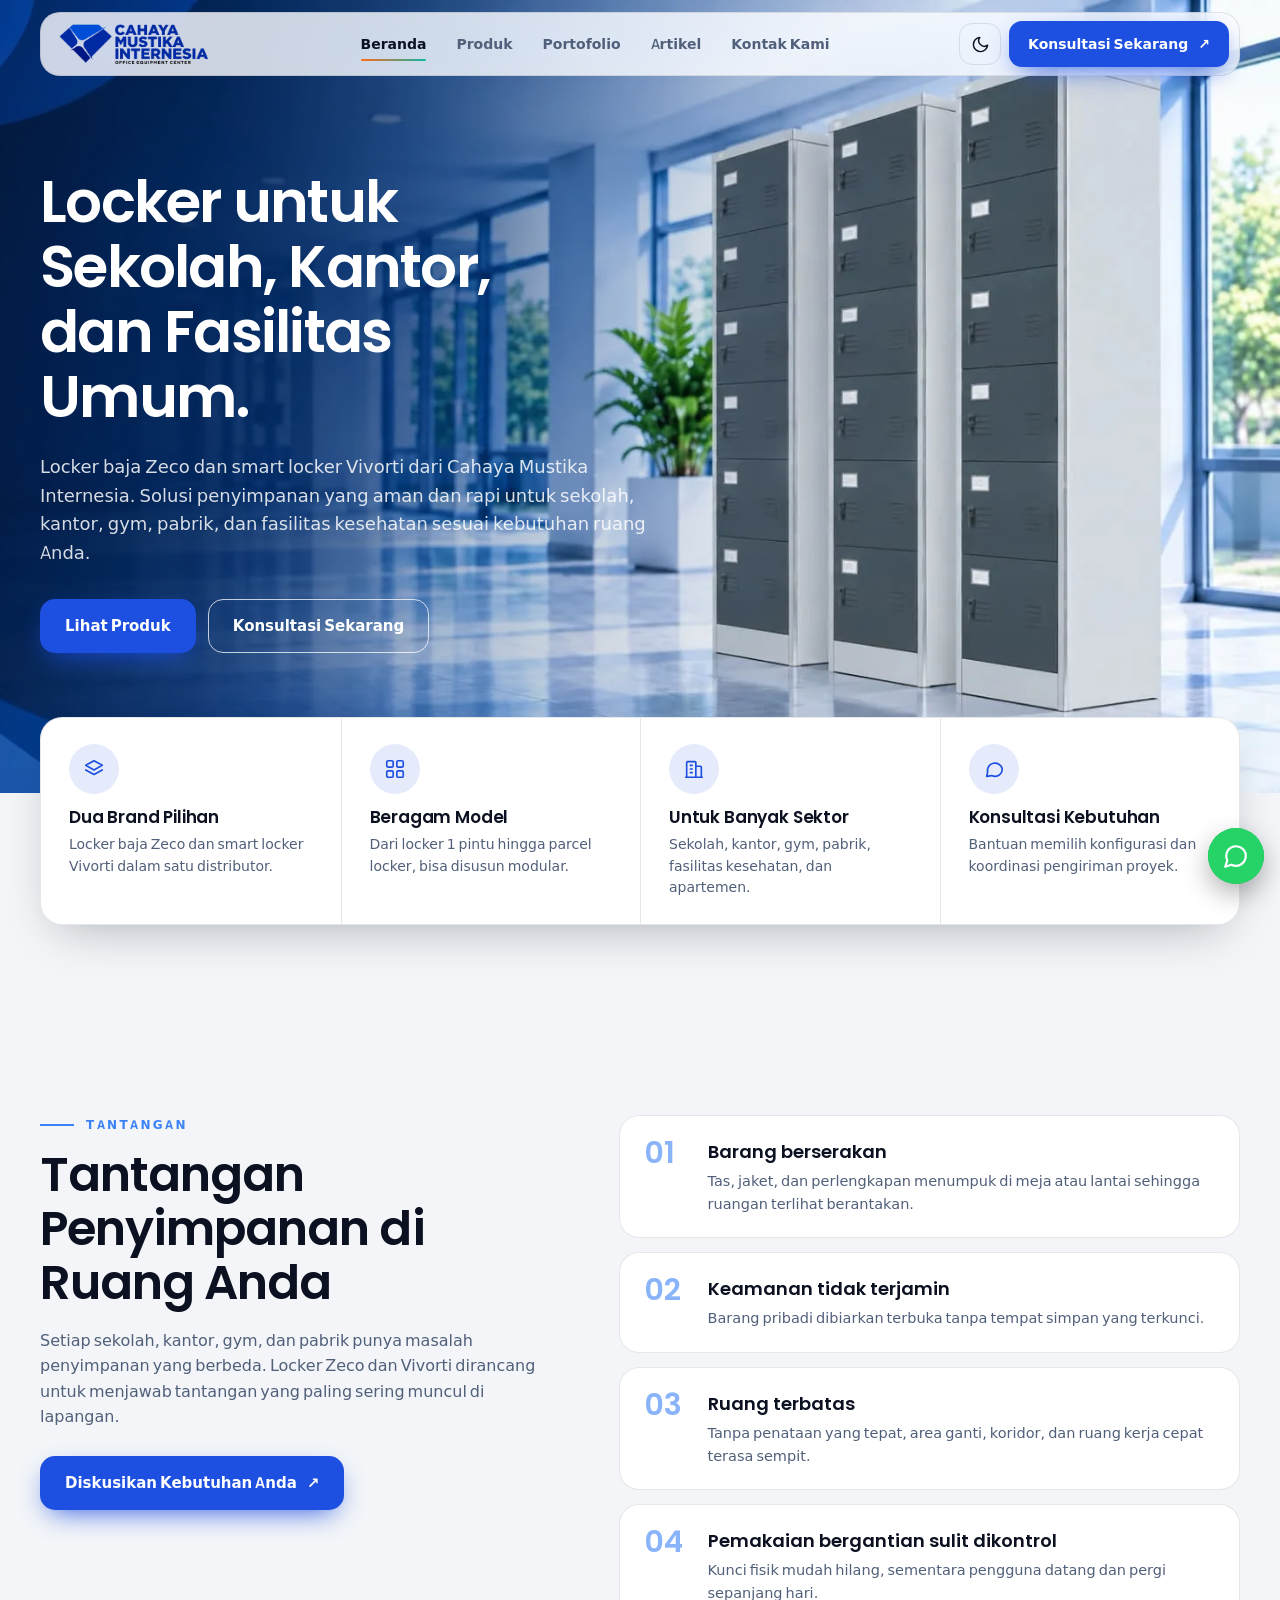
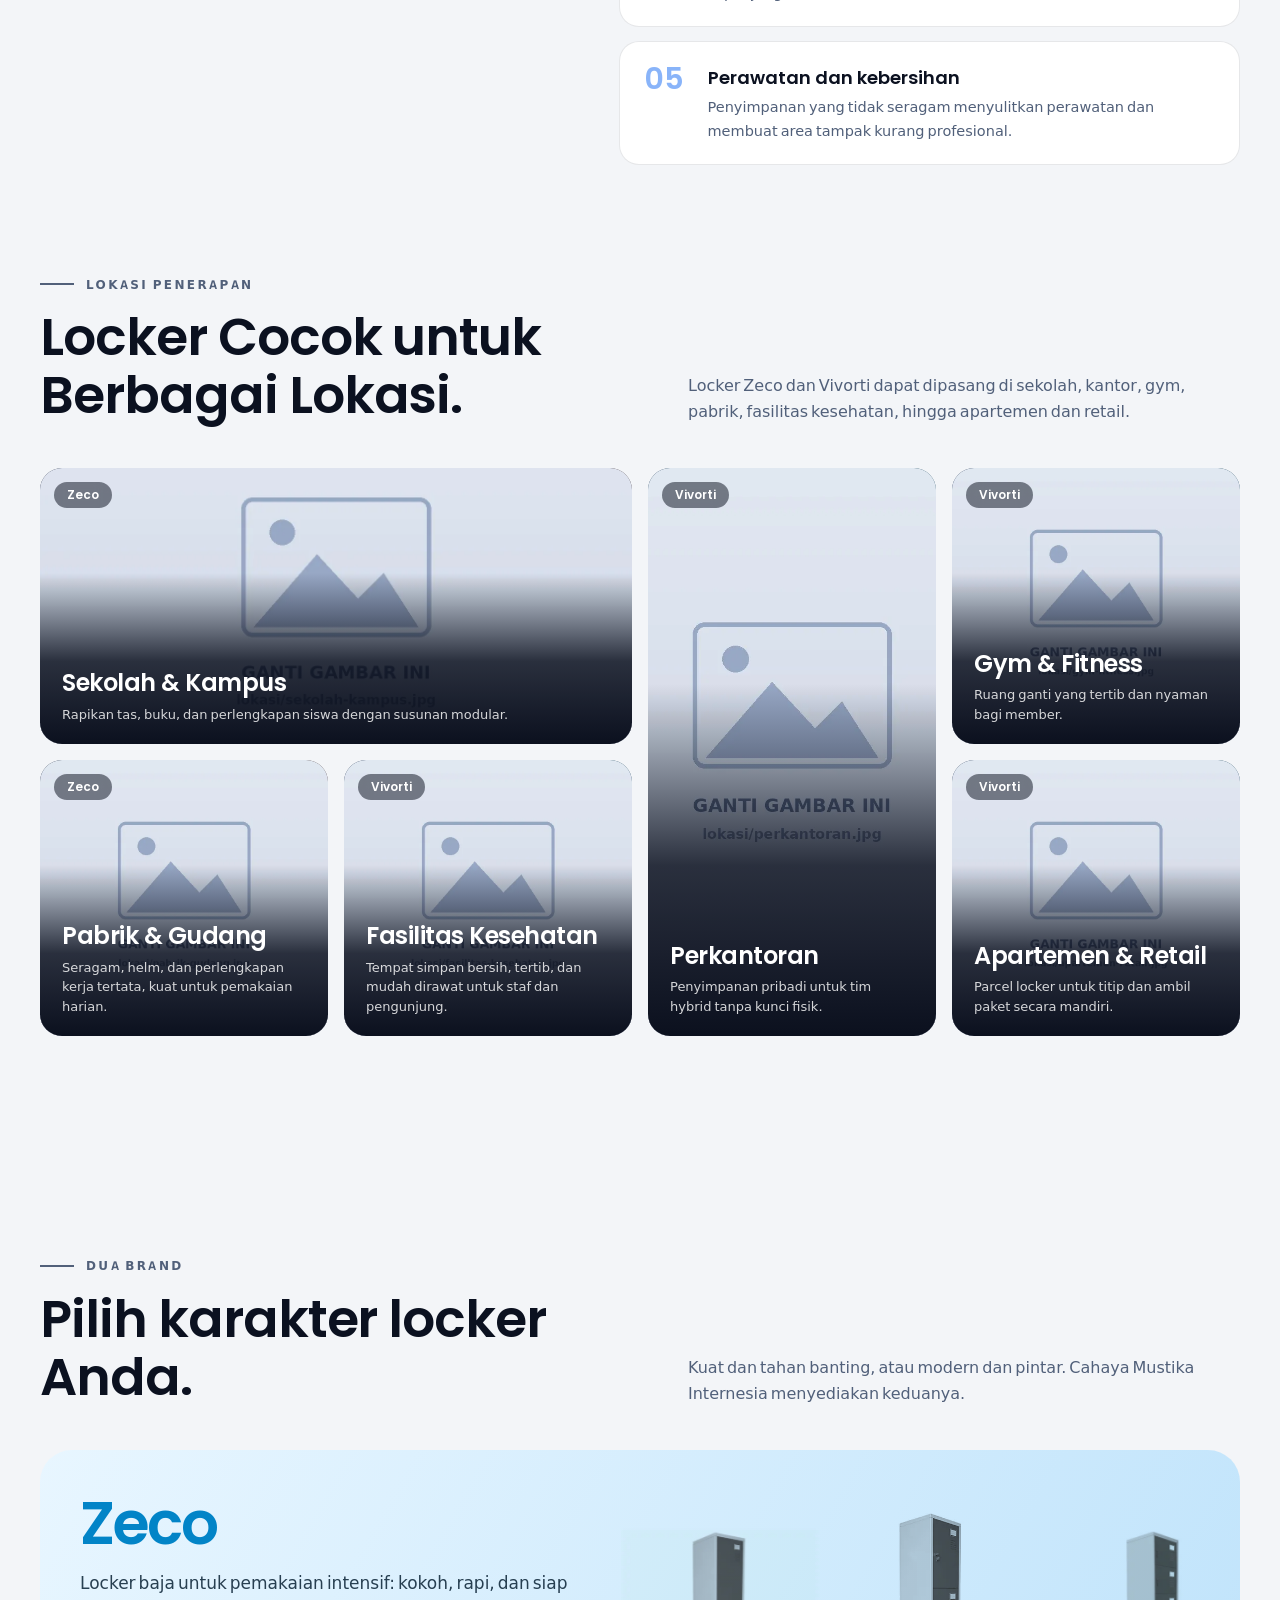
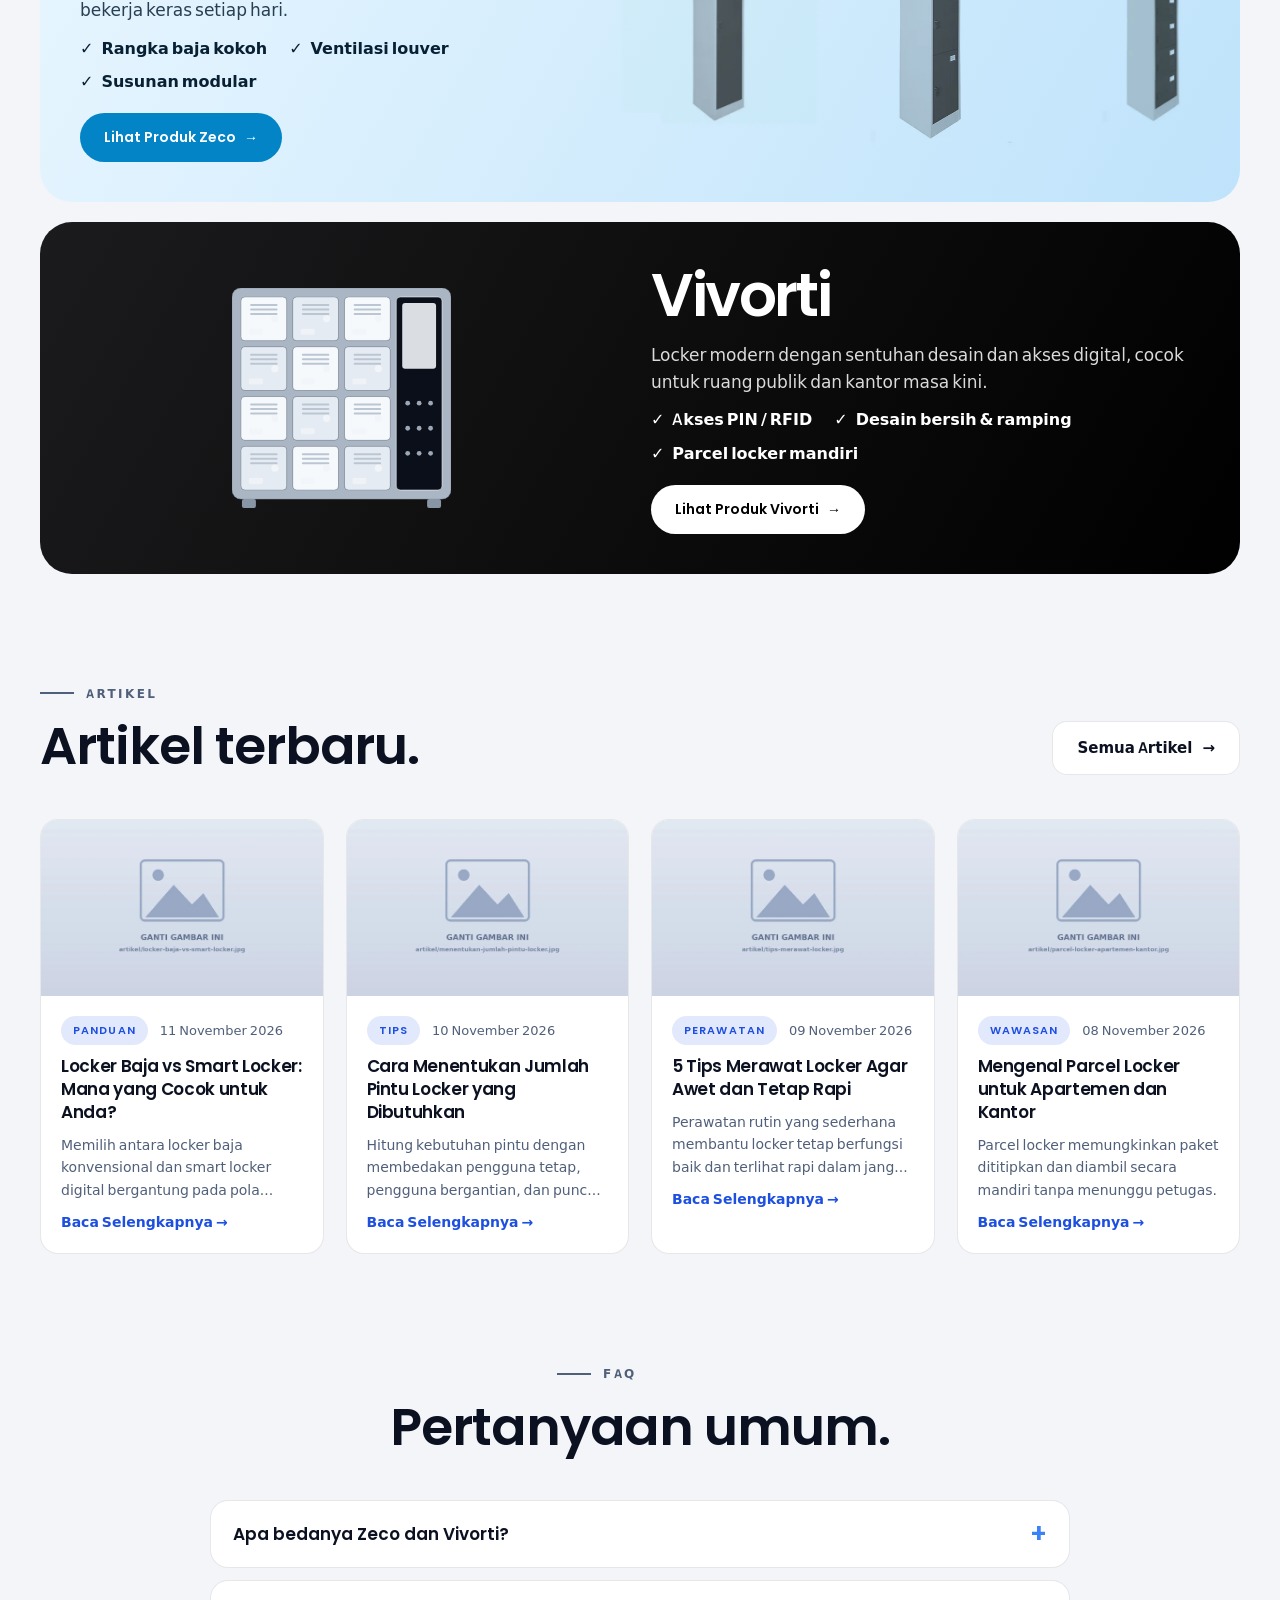
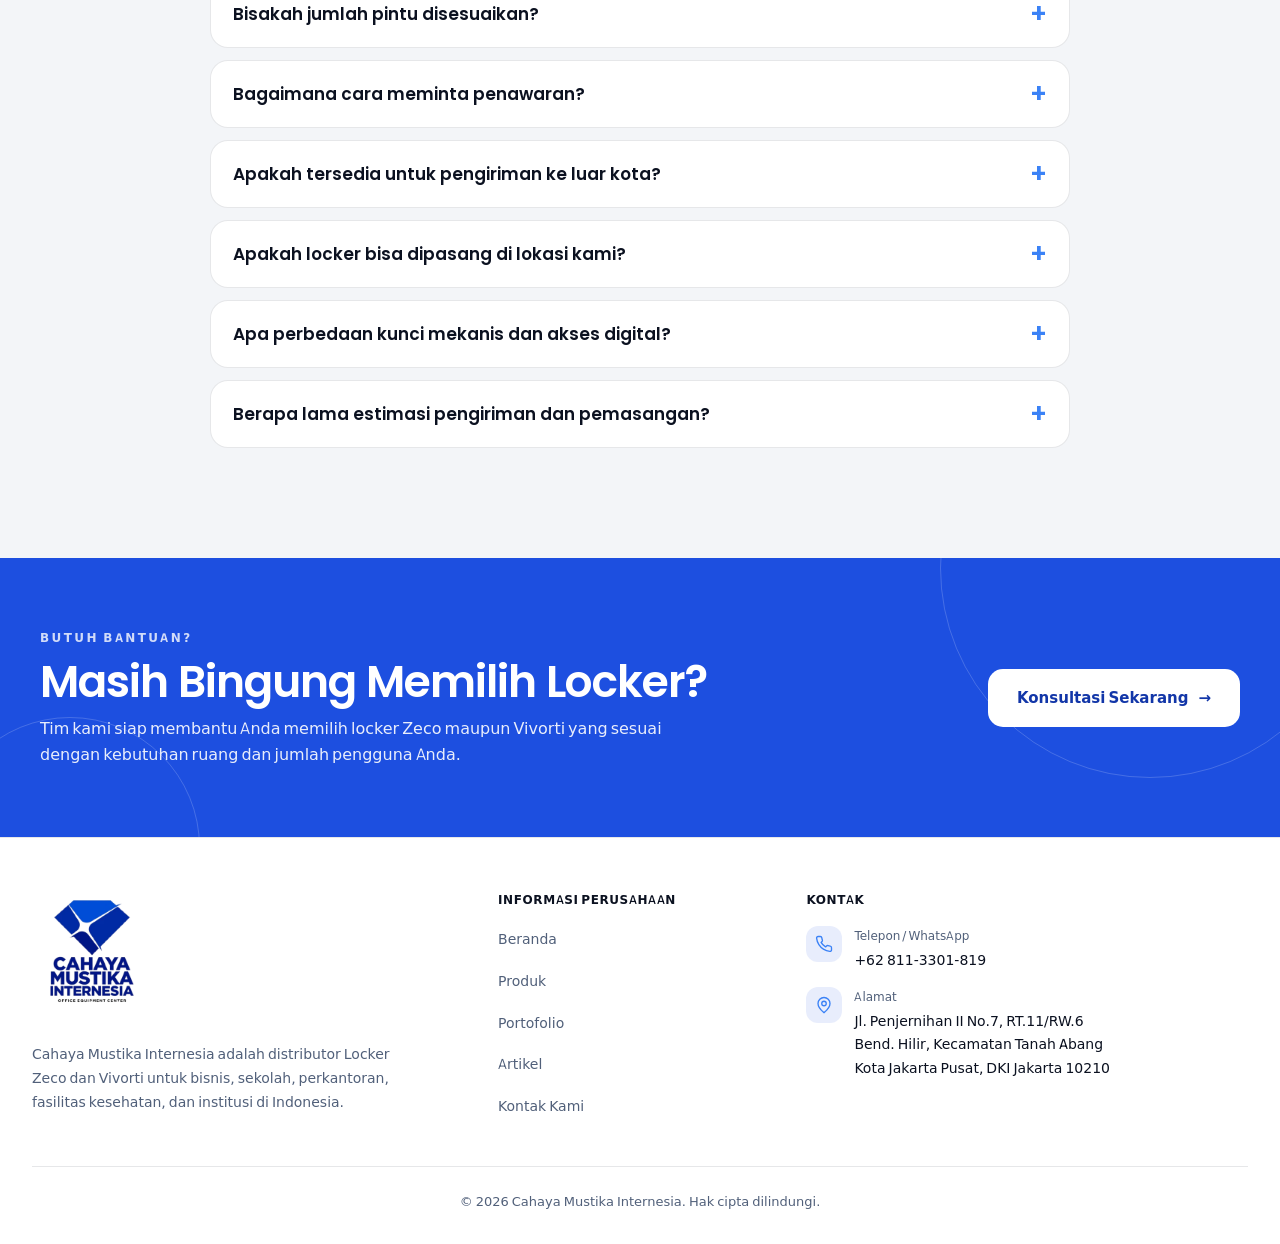
==== commit b291c135: "Upload website Cahaya Mustika Locker" ====
--- a/index.html
+++ b/index.html
@@ -43,9 +43,19 @@
 
 <section class="sec"><div class="wrap">
  <div class="sec-h"><div><p class="eyebrow rv">Dua Brand</p><h2 class="rv" style="--d:.08s">Pilih karakter locker Anda.</h2></div><p class="rv" style="--d:.16s">Kuat dan tahan banting, atau modern dan pintar. Cahaya Mustika Internesia menyediakan keduanya.</p></div>
- <div class="duel">
-  <article class="bp z rv l"><div><p class="tag">Brand 01 · Steel Locker</p><h3>Zeco</h3><p>Locker baja untuk pemakaian intensif: kokoh, rapi, dan siap bekerja keras setiap hari.</p><ul><li>Rangka baja kokoh</li><li>Ventilasi louver</li><li>Susunan modular</li></ul></div><div class="bp-art art"><svg viewBox="0 0 210 201" xmlns="http://www.w3.org/2000/svg" role="img" aria-label="Ilustrasi locker Zeco"><rect x="0" y="0" width="210" height="192" rx="9" fill="#141a24" stroke="#566176" stroke-opacity=".5"/><rect x="10" y="192" width="14" height="9" rx="2" fill="#566176"/><rect x="186" y="192" width="14" height="9" rx="2" fill="#566176"/><rect x="9" y="9" width="60" height="84" rx="4" fill="#06090f"/><rect x="13" y="46.800000000000004" width="52" height="2" fill="#1c2638"/><rect x="75" y="9" width="60" height="84" rx="4" fill="#06090f"/><rect x="79" y="46.800000000000004" width="52" height="2" fill="#1c2638"/><rect x="141" y="9" width="60" height="84" rx="4" fill="#06090f"/><rect x="145" y="46.800000000000004" width="52" height="2" fill="#1c2638"/><rect x="9" y="99" width="60" height="84" rx="4" fill="#06090f"/><rect x="13" y="136.8" width="52" height="2" fill="#1c2638"/><rect x="75" y="99" width="60" height="84" rx="4" fill="#06090f"/><rect x="79" y="136.8" width="52" height="2" fill="#1c2638"/><rect x="141" y="99" width="60" height="84" rx="4" fill="#06090f"/><rect x="145" y="136.8" width="52" height="2" fill="#1c2638"/><g class="dr" style="transition-delay:0.00s"><rect x="9" y="9" width="60" height="84" rx="4" fill="#2a3341" stroke="#566176" stroke-opacity=".55"/><rect x="21.0" y="16.0" width="36.0" height="2" rx="1" fill="#0b0f16"/><rect x="21.0" y="20.5" width="36.0" height="2" rx="1" fill="#0b0f16"/><rect x="21.0" y="25.0" width="36.0" height="2" rx="1" fill="#0b0f16"/><rect x="55.0" y="44.0" width="6" height="14" rx="3" fill="#38bdf8"/><rect x="17.0" y="81.0" width="14" height="6" rx="1.5" fill="#38bdf8" opacity=".85"/></g><g class="dr" style="transition-delay:0.05s"><rect x="75" y="9" width="60" height="84" rx="4" fill="#34404f" stroke="#566176" stroke-opacity=".55"/><rect x="87.0" y="16.0" width="36.0" height="2" rx="1" fill="#0b0f16"/><rect x="87.0" y="20.5" width="36.0" height="2" rx="1" fill="#0b0f16"/><rect x="87.0" y="25.0" width="36.0" height="2" rx="1" fill="#0b0f16"/><rect x="121.0" y="44.0" width="6" height="14" rx="3" fill="#38bdf8"/><rect x="83.0" y="81.0" width="14" height="6" rx="1.5" fill="#38bdf8" opacity=".85"/></g><g class="dr" style="transition-delay:0.10s"><rect x="141" y="9" width="60" height="84" rx="4" fill="#2a3341" stroke="#566176" stroke-opacity=".55"/><rect x="153.0" y="16.0" width="36.0" height="2" rx="1" fill="#0b0f16"/><rect x="153.0" y="20.5" width="36.0" height="2" rx="1" fill="#0b0f16"/><rect x="153.0" y="25.0" width="36.0" height="2" rx="1" fill="#0b0f16"/><rect x="187.0" y="44.0" width="6" height="14" rx="3" fill="#38bdf8"/><rect x="149.0" y="81.0" width="14" height="6" rx="1.5" fill="#38bdf8" opacity=".85"/></g><g class="dr" style="transition-delay:0.15s"><rect x="9" y="99" width="60" height="84" rx="4" fill="#34404f" stroke="#566176" stroke-opacity=".55"/><rect x="21.0" y="106.0" width="36.0" height="2" rx="1" fill="#0b0f16"/><rect x="21.0" y="110.5" width="36.0" height="2" rx="1" fill="#0b0f16"/><rect x="21.0" y="115.0" width="36.0" height="2" rx="1" fill="#0b0f16"/><rect x="55.0" y="134.0" width="6" height="14" rx="3" fill="#38bdf8"/><rect x="17.0" y="171.0" width="14" height="6" rx="1.5" fill="#38bdf8" opacity=".85"/></g><g class="dr" style="transition-delay:0.20s"><rect x="75" y="99" width="60" height="84" rx="4" fill="#2a3341" stroke="#566176" stroke-opacity=".55"/><rect x="87.0" y="106.0" width="36.0" height="2" rx="1" fill="#0b0f16"/><rect x="87.0" y="110.5" width="36.0" height="2" rx="1" fill="#0b0f16"/><rect x="87.0" y="115.0" width="36.0" height="2" rx="1" fill="#0b0f16"/><rect x="121.0" y="134.0" width="6" height="14" rx="3" fill="#38bdf8"/><rect x="83.0" y="171.0" width="14" height="6" rx="1.5" fill="#38bdf8" opacity=".85"/></g><g class="dr" style="transition-delay:0.00s"><rect x="141" y="99" width="60" height="84" rx="4" fill="#34404f" stroke="#566176" stroke-opacity=".55"/><rect x="153.0" y="106.0" width="36.0" height="2" rx="1" fill="#0b0f16"/><rect x="153.0" y="110.5" width="36.0" height="2" rx="1" fill="#0b0f16"/><rect x="153.0" y="115.0" width="36.0" height="2" rx="1" fill="#0b0f16"/><rect x="187.0" y="134.0" width="6" height="14" rx="3" fill="#38bdf8"/><rect x="149.0" y="171.0" width="14" height="6" rx="1.5" fill="#38bdf8" opacity=".85"/></g></svg></div><a class="btn" href="pages/produk.html?brand=Zeco">Lihat Produk Zeco <span class="arr">→</span></a></article>
-  <article class="bp v rv r"><div><p class="tag">Brand 02 · Smart Locker</p><h3>VIVORTI</h3><p>Locker modern dengan sentuhan desain dan akses digital, cocok untuk ruang publik dan kantor masa kini.</p><ul><li>Akses PIN / RFID</li><li>Desain bersih &amp; ramping</li><li>Parcel locker mandiri</li></ul></div><div class="bp-art art"><svg viewBox="0 0 220 221" xmlns="http://www.w3.org/2000/svg" role="img" aria-label="Ilustrasi locker viv"><rect x="0" y="0" width="220" height="212" rx="9" fill="#aab6c4" stroke="#8895a5" stroke-opacity=".5"/><rect x="10" y="212" width="14" height="9" rx="2" fill="#8895a5"/><rect x="196" y="212" width="14" height="9" rx="2" fill="#8895a5"/><rect x="9" y="9" width="46" height="44" rx="4" fill="#06090f"/><rect x="13" y="28.8" width="38" height="2" fill="#1c2638"/><rect x="61" y="9" width="46" height="44" rx="4" fill="#06090f"/><rect x="65" y="28.8" width="38" height="2" fill="#1c2638"/><rect x="113" y="9" width="46" height="44" rx="4" fill="#06090f"/><rect x="117" y="28.8" width="38" height="2" fill="#1c2638"/><rect x="9" y="59" width="46" height="44" rx="4" fill="#06090f"/><rect x="13" y="78.8" width="38" height="2" fill="#1c2638"/><rect x="61" y="59" width="46" height="44" rx="4" fill="#06090f"/><rect x="65" y="78.8" width="38" height="2" fill="#1c2638"/><rect x="113" y="59" width="46" height="44" rx="4" fill="#06090f"/><rect x="117" y="78.8" width="38" height="2" fill="#1c2638"/><rect x="9" y="109" width="46" height="44" rx="4" fill="#06090f"/><rect x="13" y="128.8" width="38" height="2" fill="#1c2638"/><rect x="61" y="109" width="46" height="44" rx="4" fill="#06090f"/><rect x="65" y="128.8" width="38" height="2" fill="#1c2638"/><rect x="113" y="109" width="46" height="44" rx="4" fill="#06090f"/><rect x="117" y="128.8" width="38" height="2" fill="#1c2638"/><rect x="9" y="159" width="46" height="44" rx="4" fill="#06090f"/><rect x="13" y="178.8" width="38" height="2" fill="#1c2638"/><rect x="61" y="159" width="46" height="44" rx="4" fill="#06090f"/><rect x="65" y="178.8" width="38" height="2" fill="#1c2638"/><rect x="113" y="159" width="46" height="44" rx="4" fill="#06090f"/><rect x="117" y="178.8" width="38" height="2" fill="#1c2638"/><g class="dr" style="transition-delay:0.00s"><rect x="9" y="9" width="46" height="44" rx="4" fill="#f6f9fc" stroke="#8895a5" stroke-opacity=".55"/><rect x="18.2" y="16.0" width="27.6" height="2" rx="1" fill="#bcc6d2"/><rect x="18.2" y="20.5" width="27.6" height="2" rx="1" fill="#bcc6d2"/><rect x="18.2" y="25.0" width="27.6" height="2" rx="1" fill="#bcc6d2"/><circle cx="43.0" cy="31.0" r="3.6" fill="#f1f5f9"/><rect x="17.0" y="41.0" width="14" height="6" rx="1.5" fill="#f1f5f9" opacity=".85"/></g><g class="dr" style="transition-delay:0.05s"><rect x="61" y="9" width="46" height="44" rx="4" fill="#e4ebf2" stroke="#8895a5" stroke-opacity=".55"/><rect x="70.2" y="16.0" width="27.6" height="2" rx="1" fill="#bcc6d2"/><rect x="70.2" y="20.5" width="27.6" height="2" rx="1" fill="#bcc6d2"/><rect x="70.2" y="25.0" width="27.6" height="2" rx="1" fill="#bcc6d2"/><circle cx="95.0" cy="31.0" r="3.6" fill="#f1f5f9"/><rect x="69.0" y="41.0" width="14" height="6" rx="1.5" fill="#f1f5f9" opacity=".85"/></g><g class="dr" style="transition-delay:0.10s"><rect x="113" y="9" width="46" height="44" rx="4" fill="#f6f9fc" stroke="#8895a5" stroke-opacity=".55"/><rect x="122.2" y="16.0" width="27.6" height="2" rx="1" fill="#bcc6d2"/><rect x="122.2" y="20.5" width="27.6" height="2" rx="1" fill="#bcc6d2"/><rect x="122.2" y="25.0" width="27.6" height="2" rx="1" fill="#bcc6d2"/><circle cx="147.0" cy="31.0" r="3.6" fill="#f1f5f9"/><rect x="121.0" y="41.0" width="14" height="6" rx="1.5" fill="#f1f5f9" opacity=".85"/></g><g class="dr" style="transition-delay:0.15s"><rect x="9" y="59" width="46" height="44" rx="4" fill="#e4ebf2" stroke="#8895a5" stroke-opacity=".55"/><rect x="18.2" y="66.0" width="27.6" height="2" rx="1" fill="#bcc6d2"/><rect x="18.2" y="70.5" width="27.6" height="2" rx="1" fill="#bcc6d2"/><rect x="18.2" y="75.0" width="27.6" height="2" rx="1" fill="#bcc6d2"/><circle cx="43.0" cy="81.0" r="3.6" fill="#f1f5f9"/><rect x="17.0" y="91.0" width="14" height="6" rx="1.5" fill="#f1f5f9" opacity=".85"/></g><g class="dr" style="transition-delay:0.20s"><rect x="61" y="59" width="46" height="44" rx="4" fill="#f6f9fc" stroke="#8895a5" stroke-opacity=".55"/><rect x="70.2" y="66.0" width="27.6" height="2" rx="1" fill="#bcc6d2"/><rect x="70.2" y="70.5" width="27.6" height="2" rx="1" fill="#bcc6d2"/><rect x="70.2" y="75.0" width="27.6" height="2" rx="1" fill="#bcc6d2"/><circle cx="95.0" cy="81.0" r="3.6" fill="#f1f5f9"/><rect x="69.0" y="91.0" width="14" height="6" rx="1.5" fill="#f1f5f9" opacity=".85"/></g><g class="dr" style="transition-delay:0.00s"><rect x="113" y="59" width="46" height="44" rx="4" fill="#e4ebf2" stroke="#8895a5" stroke-opacity=".55"/><rect x="122.2" y="66.0" width="27.6" height="2" rx="1" fill="#bcc6d2"/><rect x="122.2" y="70.5" width="27.6" height="2" rx="1" fill="#bcc6d2"/><rect x="122.2" y="75.0" width="27.6" height="2" rx="1" fill="#bcc6d2"/><circle cx="147.0" cy="81.0" r="3.6" fill="#f1f5f9"/><rect x="121.0" y="91.0" width="14" height="6" rx="1.5" fill="#f1f5f9" opacity=".85"/></g><g class="dr" style="transition-delay:0.05s"><rect x="9" y="109" width="46" height="44" rx="4" fill="#f6f9fc" stroke="#8895a5" stroke-opacity=".55"/><rect x="18.2" y="116.0" width="27.6" height="2" rx="1" fill="#bcc6d2"/><rect x="18.2" y="120.5" width="27.6" height="2" rx="1" fill="#bcc6d2"/><rect x="18.2" y="125.0" width="27.6" height="2" rx="1" fill="#bcc6d2"/><circle cx="43.0" cy="131.0" r="3.6" fill="#f1f5f9"/><rect x="17.0" y="141.0" width="14" height="6" rx="1.5" fill="#f1f5f9" opacity=".85"/></g><g class="dr" style="transition-delay:0.10s"><rect x="61" y="109" width="46" height="44" rx="4" fill="#e4ebf2" stroke="#8895a5" stroke-opacity=".55"/><rect x="70.2" y="116.0" width="27.6" height="2" rx="1" fill="#bcc6d2"/><rect x="70.2" y="120.5" width="27.6" height="2" rx="1" fill="#bcc6d2"/><rect x="70.2" y="125.0" width="27.6" height="2" rx="1" fill="#bcc6d2"/><circle cx="95.0" cy="131.0" r="3.6" fill="#f1f5f9"/><rect x="69.0" y="141.0" width="14" height="6" rx="1.5" fill="#f1f5f9" opacity=".85"/></g><g class="dr" style="transition-delay:0.15s"><rect x="113" y="109" width="46" height="44" rx="4" fill="#f6f9fc" stroke="#8895a5" stroke-opacity=".55"/><rect x="122.2" y="116.0" width="27.6" height="2" rx="1" fill="#bcc6d2"/><rect x="122.2" y="120.5" width="27.6" height="2" rx="1" fill="#bcc6d2"/><rect x="122.2" y="125.0" width="27.6" height="2" rx="1" fill="#bcc6d2"/><circle cx="147.0" cy="131.0" r="3.6" fill="#f1f5f9"/><rect x="121.0" y="141.0" width="14" height="6" rx="1.5" fill="#f1f5f9" opacity=".85"/></g><g class="dr" style="transition-delay:0.20s"><rect x="9" y="159" width="46" height="44" rx="4" fill="#e4ebf2" stroke="#8895a5" stroke-opacity=".55"/><rect x="18.2" y="166.0" width="27.6" height="2" rx="1" fill="#bcc6d2"/><rect x="18.2" y="170.5" width="27.6" height="2" rx="1" fill="#bcc6d2"/><rect x="18.2" y="175.0" width="27.6" height="2" rx="1" fill="#bcc6d2"/><circle cx="43.0" cy="181.0" r="3.6" fill="#f1f5f9"/><rect x="17.0" y="191.0" width="14" height="6" rx="1.5" fill="#f1f5f9" opacity=".85"/></g><g class="dr" style="transition-delay:0.00s"><rect x="61" y="159" width="46" height="44" rx="4" fill="#f6f9fc" stroke="#8895a5" stroke-opacity=".55"/><rect x="70.2" y="166.0" width="27.6" height="2" rx="1" fill="#bcc6d2"/><rect x="70.2" y="170.5" width="27.6" height="2" rx="1" fill="#bcc6d2"/><rect x="70.2" y="175.0" width="27.6" height="2" rx="1" fill="#bcc6d2"/><circle cx="95.0" cy="181.0" r="3.6" fill="#f1f5f9"/><rect x="69.0" y="191.0" width="14" height="6" rx="1.5" fill="#f1f5f9" opacity=".85"/></g><g class="dr" style="transition-delay:0.05s"><rect x="113" y="159" width="46" height="44" rx="4" fill="#e4ebf2" stroke="#8895a5" stroke-opacity=".55"/><rect x="122.2" y="166.0" width="27.6" height="2" rx="1" fill="#bcc6d2"/><rect x="122.2" y="170.5" width="27.6" height="2" rx="1" fill="#bcc6d2"/><rect x="122.2" y="175.0" width="27.6" height="2" rx="1" fill="#bcc6d2"/><circle cx="147.0" cy="181.0" r="3.6" fill="#f1f5f9"/><rect x="121.0" y="191.0" width="14" height="6" rx="1.5" fill="#f1f5f9" opacity=".85"/></g><rect x="165" y="9" width="46" height="194" rx="4" fill="#0a0f1a" stroke="#f1f5f9" stroke-opacity=".6"/><rect x="171" y="15" width="34" height="66.0" rx="3" fill="#f1f5f9" opacity=".9"/><circle cx="176.5" cy="115.7" r="2.4" fill="#cdd9ea" opacity=".75"/><circle cx="188.0" cy="115.7" r="2.4" fill="#cdd9ea" opacity=".75"/><circle cx="199.5" cy="115.7" r="2.4" fill="#cdd9ea" opacity=".75"/><circle cx="176.5" cy="140.9" r="2.4" fill="#cdd9ea" opacity=".75"/><circle cx="188.0" cy="140.9" r="2.4" fill="#cdd9ea" opacity=".75"/><circle cx="199.5" cy="140.9" r="2.4" fill="#cdd9ea" opacity=".75"/><circle cx="176.5" cy="166.1" r="2.4" fill="#cdd9ea" opacity=".75"/><circle cx="188.0" cy="166.1" r="2.4" fill="#cdd9ea" opacity=".75"/><circle cx="199.5" cy="166.1" r="2.4" fill="#cdd9ea" opacity=".75"/></svg></div><a class="btn" href="pages/produk.html?brand=viv">Lihat Produk Vivorti <span class="arr">→</span></a></article>
+ <div class="bst">
+  <article class="bst-r bz rv">
+   <div class="bsw-txt"><h3>Zeco</h3><p>Locker baja untuk pemakaian intensif: kokoh, rapi, dan siap bekerja keras setiap hari.</p>
+    <ul><li>Rangka baja kokoh</li><li>Ventilasi louver</li><li>Susunan modular</li></ul>
+    <a class="bsw-btn" href="pages/produk.html?brand=Zeco">Lihat Produk Zeco <span class="arr">→</span></a></div>
+   <div class="bsw-vis zv"><img src="assets/images/produk/zeco-z601-t5.webp" alt="Locker Zeco 1 pintu" loading="lazy"><img src="assets/images/produk/zeco-z603-t5.webp" alt="Locker Zeco 3 pintu" loading="lazy"><img src="assets/images/produk/zeco-z606-t5.webp" alt="Locker Zeco 6 pintu" loading="lazy"></div>
+  </article>
+  <article class="bst-r bv rv">
+   <div class="bsw-vis vv"><svg viewBox="0 0 220 221" xmlns="http://www.w3.org/2000/svg" role="img" aria-label="Ilustrasi locker viv"><rect x="0" y="0" width="220" height="212" rx="9" fill="#aab6c4" stroke="#8895a5" stroke-opacity=".5"/><rect x="10" y="212" width="14" height="9" rx="2" fill="#8895a5"/><rect x="196" y="212" width="14" height="9" rx="2" fill="#8895a5"/><rect x="9" y="9" width="46" height="44" rx="4" fill="#06090f"/><rect x="13" y="28.8" width="38" height="2" fill="#1c2638"/><rect x="61" y="9" width="46" height="44" rx="4" fill="#06090f"/><rect x="65" y="28.8" width="38" height="2" fill="#1c2638"/><rect x="113" y="9" width="46" height="44" rx="4" fill="#06090f"/><rect x="117" y="28.8" width="38" height="2" fill="#1c2638"/><rect x="9" y="59" width="46" height="44" rx="4" fill="#06090f"/><rect x="13" y="78.8" width="38" height="2" fill="#1c2638"/><rect x="61" y="59" width="46" height="44" rx="4" fill="#06090f"/><rect x="65" y="78.8" width="38" height="2" fill="#1c2638"/><rect x="113" y="59" width="46" height="44" rx="4" fill="#06090f"/><rect x="117" y="78.8" width="38" height="2" fill="#1c2638"/><rect x="9" y="109" width="46" height="44" rx="4" fill="#06090f"/><rect x="13" y="128.8" width="38" height="2" fill="#1c2638"/><rect x="61" y="109" width="46" height="44" rx="4" fill="#06090f"/><rect x="65" y="128.8" width="38" height="2" fill="#1c2638"/><rect x="113" y="109" width="46" height="44" rx="4" fill="#06090f"/><rect x="117" y="128.8" width="38" height="2" fill="#1c2638"/><rect x="9" y="159" width="46" height="44" rx="4" fill="#06090f"/><rect x="13" y="178.8" width="38" height="2" fill="#1c2638"/><rect x="61" y="159" width="46" height="44" rx="4" fill="#06090f"/><rect x="65" y="178.8" width="38" height="2" fill="#1c2638"/><rect x="113" y="159" width="46" height="44" rx="4" fill="#06090f"/><rect x="117" y="178.8" width="38" height="2" fill="#1c2638"/><g class="dr" style="transition-delay:0.00s"><rect x="9" y="9" width="46" height="44" rx="4" fill="#f6f9fc" stroke="#8895a5" stroke-opacity=".55"/><rect x="18.2" y="16.0" width="27.6" height="2" rx="1" fill="#bcc6d2"/><rect x="18.2" y="20.5" width="27.6" height="2" rx="1" fill="#bcc6d2"/><rect x="18.2" y="25.0" width="27.6" height="2" rx="1" fill="#bcc6d2"/><circle cx="43.0" cy="31.0" r="3.6" fill="#f1f5f9"/><rect x="17.0" y="41.0" width="14" height="6" rx="1.5" fill="#f1f5f9" opacity=".85"/></g><g class="dr" style="transition-delay:0.05s"><rect x="61" y="9" width="46" height="44" rx="4" fill="#e4ebf2" stroke="#8895a5" stroke-opacity=".55"/><rect x="70.2" y="16.0" width="27.6" height="2" rx="1" fill="#bcc6d2"/><rect x="70.2" y="20.5" width="27.6" height="2" rx="1" fill="#bcc6d2"/><rect x="70.2" y="25.0" width="27.6" height="2" rx="1" fill="#bcc6d2"/><circle cx="95.0" cy="31.0" r="3.6" fill="#f1f5f9"/><rect x="69.0" y="41.0" width="14" height="6" rx="1.5" fill="#f1f5f9" opacity=".85"/></g><g class="dr" style="transition-delay:0.10s"><rect x="113" y="9" width="46" height="44" rx="4" fill="#f6f9fc" stroke="#8895a5" stroke-opacity=".55"/><rect x="122.2" y="16.0" width="27.6" height="2" rx="1" fill="#bcc6d2"/><rect x="122.2" y="20.5" width="27.6" height="2" rx="1" fill="#bcc6d2"/><rect x="122.2" y="25.0" width="27.6" height="2" rx="1" fill="#bcc6d2"/><circle cx="147.0" cy="31.0" r="3.6" fill="#f1f5f9"/><rect x="121.0" y="41.0" width="14" height="6" rx="1.5" fill="#f1f5f9" opacity=".85"/></g><g class="dr" style="transition-delay:0.15s"><rect x="9" y="59" width="46" height="44" rx="4" fill="#e4ebf2" stroke="#8895a5" stroke-opacity=".55"/><rect x="18.2" y="66.0" width="27.6" height="2" rx="1" fill="#bcc6d2"/><rect x="18.2" y="70.5" width="27.6" height="2" rx="1" fill="#bcc6d2"/><rect x="18.2" y="75.0" width="27.6" height="2" rx="1" fill="#bcc6d2"/><circle cx="43.0" cy="81.0" r="3.6" fill="#f1f5f9"/><rect x="17.0" y="91.0" width="14" height="6" rx="1.5" fill="#f1f5f9" opacity=".85"/></g><g class="dr" style="transition-delay:0.20s"><rect x="61" y="59" width="46" height="44" rx="4" fill="#f6f9fc" stroke="#8895a5" stroke-opacity=".55"/><rect x="70.2" y="66.0" width="27.6" height="2" rx="1" fill="#bcc6d2"/><rect x="70.2" y="70.5" width="27.6" height="2" rx="1" fill="#bcc6d2"/><rect x="70.2" y="75.0" width="27.6" height="2" rx="1" fill="#bcc6d2"/><circle cx="95.0" cy="81.0" r="3.6" fill="#f1f5f9"/><rect x="69.0" y="91.0" width="14" height="6" rx="1.5" fill="#f1f5f9" opacity=".85"/></g><g class="dr" style="transition-delay:0.00s"><rect x="113" y="59" width="46" height="44" rx="4" fill="#e4ebf2" stroke="#8895a5" stroke-opacity=".55"/><rect x="122.2" y="66.0" width="27.6" height="2" rx="1" fill="#bcc6d2"/><rect x="122.2" y="70.5" width="27.6" height="2" rx="1" fill="#bcc6d2"/><rect x="122.2" y="75.0" width="27.6" height="2" rx="1" fill="#bcc6d2"/><circle cx="147.0" cy="81.0" r="3.6" fill="#f1f5f9"/><rect x="121.0" y="91.0" width="14" height="6" rx="1.5" fill="#f1f5f9" opacity=".85"/></g><g class="dr" style="transition-delay:0.05s"><rect x="9" y="109" width="46" height="44" rx="4" fill="#f6f9fc" stroke="#8895a5" stroke-opacity=".55"/><rect x="18.2" y="116.0" width="27.6" height="2" rx="1" fill="#bcc6d2"/><rect x="18.2" y="120.5" width="27.6" height="2" rx="1" fill="#bcc6d2"/><rect x="18.2" y="125.0" width="27.6" height="2" rx="1" fill="#bcc6d2"/><circle cx="43.0" cy="131.0" r="3.6" fill="#f1f5f9"/><rect x="17.0" y="141.0" width="14" height="6" rx="1.5" fill="#f1f5f9" opacity=".85"/></g><g class="dr" style="transition-delay:0.10s"><rect x="61" y="109" width="46" height="44" rx="4" fill="#e4ebf2" stroke="#8895a5" stroke-opacity=".55"/><rect x="70.2" y="116.0" width="27.6" height="2" rx="1" fill="#bcc6d2"/><rect x="70.2" y="120.5" width="27.6" height="2" rx="1" fill="#bcc6d2"/><rect x="70.2" y="125.0" width="27.6" height="2" rx="1" fill="#bcc6d2"/><circle cx="95.0" cy="131.0" r="3.6" fill="#f1f5f9"/><rect x="69.0" y="141.0" width="14" height="6" rx="1.5" fill="#f1f5f9" opacity=".85"/></g><g class="dr" style="transition-delay:0.15s"><rect x="113" y="109" width="46" height="44" rx="4" fill="#f6f9fc" stroke="#8895a5" stroke-opacity=".55"/><rect x="122.2" y="116.0" width="27.6" height="2" rx="1" fill="#bcc6d2"/><rect x="122.2" y="120.5" width="27.6" height="2" rx="1" fill="#bcc6d2"/><rect x="122.2" y="125.0" width="27.6" height="2" rx="1" fill="#bcc6d2"/><circle cx="147.0" cy="131.0" r="3.6" fill="#f1f5f9"/><rect x="121.0" y="141.0" width="14" height="6" rx="1.5" fill="#f1f5f9" opacity=".85"/></g><g class="dr" style="transition-delay:0.20s"><rect x="9" y="159" width="46" height="44" rx="4" fill="#e4ebf2" stroke="#8895a5" stroke-opacity=".55"/><rect x="18.2" y="166.0" width="27.6" height="2" rx="1" fill="#bcc6d2"/><rect x="18.2" y="170.5" width="27.6" height="2" rx="1" fill="#bcc6d2"/><rect x="18.2" y="175.0" width="27.6" height="2" rx="1" fill="#bcc6d2"/><circle cx="43.0" cy="181.0" r="3.6" fill="#f1f5f9"/><rect x="17.0" y="191.0" width="14" height="6" rx="1.5" fill="#f1f5f9" opacity=".85"/></g><g class="dr" style="transition-delay:0.00s"><rect x="61" y="159" width="46" height="44" rx="4" fill="#f6f9fc" stroke="#8895a5" stroke-opacity=".55"/><rect x="70.2" y="166.0" width="27.6" height="2" rx="1" fill="#bcc6d2"/><rect x="70.2" y="170.5" width="27.6" height="2" rx="1" fill="#bcc6d2"/><rect x="70.2" y="175.0" width="27.6" height="2" rx="1" fill="#bcc6d2"/><circle cx="95.0" cy="181.0" r="3.6" fill="#f1f5f9"/><rect x="69.0" y="191.0" width="14" height="6" rx="1.5" fill="#f1f5f9" opacity=".85"/></g><g class="dr" style="transition-delay:0.05s"><rect x="113" y="159" width="46" height="44" rx="4" fill="#e4ebf2" stroke="#8895a5" stroke-opacity=".55"/><rect x="122.2" y="166.0" width="27.6" height="2" rx="1" fill="#bcc6d2"/><rect x="122.2" y="170.5" width="27.6" height="2" rx="1" fill="#bcc6d2"/><rect x="122.2" y="175.0" width="27.6" height="2" rx="1" fill="#bcc6d2"/><circle cx="147.0" cy="181.0" r="3.6" fill="#f1f5f9"/><rect x="121.0" y="191.0" width="14" height="6" rx="1.5" fill="#f1f5f9" opacity=".85"/></g><rect x="165" y="9" width="46" height="194" rx="4" fill="#0a0f1a" stroke="#f1f5f9" stroke-opacity=".6"/><rect x="171" y="15" width="34" height="66.0" rx="3" fill="#f1f5f9" opacity=".9"/><circle cx="176.5" cy="115.7" r="2.4" fill="#cdd9ea" opacity=".75"/><circle cx="188.0" cy="115.7" r="2.4" fill="#cdd9ea" opacity=".75"/><circle cx="199.5" cy="115.7" r="2.4" fill="#cdd9ea" opacity=".75"/><circle cx="176.5" cy="140.9" r="2.4" fill="#cdd9ea" opacity=".75"/><circle cx="188.0" cy="140.9" r="2.4" fill="#cdd9ea" opacity=".75"/><circle cx="199.5" cy="140.9" r="2.4" fill="#cdd9ea" opacity=".75"/><circle cx="176.5" cy="166.1" r="2.4" fill="#cdd9ea" opacity=".75"/><circle cx="188.0" cy="166.1" r="2.4" fill="#cdd9ea" opacity=".75"/><circle cx="199.5" cy="166.1" r="2.4" fill="#cdd9ea" opacity=".75"/></svg></div>
+   <div class="bsw-txt"><h3>Vivorti</h3><p>Locker modern dengan sentuhan desain dan akses digital, cocok untuk ruang publik dan kantor masa kini.</p>
+    <ul><li>Akses PIN / RFID</li><li>Desain bersih &amp; ramping</li><li>Parcel locker mandiri</li></ul>
+    <a class="bsw-btn" href="pages/produk.html?brand=viv">Lihat Produk Vivorti <span class="arr">→</span></a></div>
+  </article>
  </div>
 </div></section>
 
--- a/assets/css/locker.css
+++ b/assets/css/locker.css
@@ -664,3 +664,119 @@
 .art-cover{margin:0;border-radius:22px;overflow:hidden;box-shadow:var(--shadow);aspect-ratio:16/9;background:var(--art)}
 .art-cover img{width:100%;height:100%;object-fit:cover;display:block}
 .art-top+.sec{padding-top:40px}
+
+/* detail produk */
+.pd .crumb{margin-bottom:22px}
+.pd-grid{display:grid;gap:32px}
+@media(min-width:900px){.pd-grid{grid-template-columns:minmax(0,5fr) minmax(0,6fr);gap:48px;align-items:start}.pd-stage{position:sticky;top:110px}}
+.pd-stage{position:relative;border-radius:28px;padding:34px 28px 26px;display:grid;gap:22px;justify-items:center;overflow:hidden}
+.pd-stage.z{background:radial-gradient(circle at 50% 0%,#d6efff,#eaf6ff 60%,#f5fbff)}
+.pd-stage.v{background:radial-gradient(circle at 50% 0%,#3a3a3d,#111 65%,#000);color:#fff}
+.pd-stage .badge{position:absolute;left:20px;top:20px}
+.pd-stage>img{width:min(100%,420px);aspect-ratio:1;object-fit:contain;mix-blend-mode:multiply}
+.pd-svg{width:min(100%,380px);margin:30px auto 0}.pd-svg svg{width:100%;height:auto;max-height:none}
+.pd-vars{display:flex;align-items:center;gap:8px;font:600 13px Poppins}
+.pd-vars span{color:#3b5a70;margin-right:4px}
+.pd-vars a{padding:8px 16px;border-radius:99px;border:1px solid #9ccbe8;background:#fff;color:#0b3a57}
+.pd-vars a.on,.pd-vars a:hover{background:#0284c7;border-color:#0284c7;color:#fff}
+.pd-info{display:grid;gap:14px;align-content:start}
+.pd-eyebrow{font:700 12px Poppins;letter-spacing:.16em;text-transform:uppercase;color:var(--brand)}
+.pd-info h1{font-size:clamp(28px,3.6vw,42px);line-height:1.15}
+.pd-desc{color:var(--muted);font-size:17px;max-width:56ch}
+.pd-h{font-size:15px;text-transform:uppercase;letter-spacing:.1em;margin-top:14px;color:var(--muted);font-weight:600}
+.pd-spec{display:grid;grid-template-columns:repeat(2,1fr);gap:10px;margin:0}
+.pd-spec div{background:var(--surface);border:1px solid var(--line);border-radius:14px;padding:14px 16px}
+.pd-spec dt{font-size:12px;color:var(--muted);margin-bottom:4px}
+.pd-spec dd{margin:0;font:600 15px Poppins}
+.pd-feat{list-style:none;margin:0;padding:0;display:grid;gap:8px}
+.pd-feat li{display:flex;gap:10px;align-items:flex-start;font-weight:500}
+.pd-feat li::before{content:"✓";color:var(--brand);font-weight:800}
+.pd-cta{display:flex;gap:10px;flex-wrap:wrap;margin-top:18px}
+.pd-h2{margin:56px 0 18px}
+.pd-rel{display:grid;gap:16px;grid-template-columns:repeat(2,1fr)}
+@media(min-width:900px){.pd-rel{grid-template-columns:repeat(4,1fr)}}
+.pd-rc{background:var(--surface);border:1px solid var(--line);border-radius:18px;padding:12px;display:grid;gap:6px;transition:transform .3s var(--ease),box-shadow .3s}
+.pd-rc:hover{transform:translateY(-5px);box-shadow:var(--shadow)}
+.pd-rc-img{aspect-ratio:1;border-radius:12px;background:var(--art);display:grid;place-items:center;overflow:hidden}
+.pd-rc-img img{width:100%;height:100%;object-fit:contain;mix-blend-mode:multiply}
+.pd-rc-img .pd-svg{width:80%;margin:0}
+.pd-rc small{font-size:11px;color:var(--muted);text-transform:uppercase;letter-spacing:.06em;margin-top:6px}
+.pd-rc h3{font-size:15px}
+.pd-empty{text-align:center;padding:60px 0;display:grid;gap:12px;justify-items:center}
+
+/* dua brand: baris lebar */
+.bands{display:grid;gap:20px}
+.band{display:grid;gap:26px;border-radius:30px;padding:clamp(26px,3.6vw,44px);overflow:hidden;position:relative;align-items:center}
+@media(min-width:960px){.band{grid-template-columns:1.1fr 1fr 1.1fr;gap:34px;min-height:340px}.band.bv .band-art{order:-1}.band.bv{grid-template-columns:1.1fr 1fr 1.1fr}}
+.band.bz{background:linear-gradient(120deg,#e8f6ff,#bfe3fb);color:#082033}
+.band.bv{background:linear-gradient(120deg,#1b1b1d,#000);color:#fff}
+.band .tag{font:800 12px Poppins;letter-spacing:.22em;text-transform:uppercase;opacity:.7}
+.band h3{font-size:clamp(44px,6vw,72px);letter-spacing:-.04em;margin:8px 0 12px}
+.band.bz h3{color:#0284c7}
+.band-txt p:not(.tag){max-width:40ch;opacity:.85}
+.band-btn{display:inline-flex;gap:8px;align-items:center;margin-top:20px;padding:13px 22px;border-radius:99px;font:700 14px Poppins;transition:transform .3s var(--ease)}
+.band-btn:hover{transform:translateX(4px)}
+.bz .band-btn{background:#0284c7;color:#fff}.bv .band-btn{background:#fff;color:#000}
+.band-pts{list-style:none;margin:0;padding:0;display:grid;gap:12px}
+.band-pts li{display:flex;align-items:center;gap:14px;padding:14px 18px;border-radius:16px;font-weight:600}
+.bz .band-pts li{background:rgba(255,255,255,.65)}.bv .band-pts li{background:rgba(255,255,255,.08);border:1px solid rgba(255,255,255,.12)}
+.band-pts b{font:700 13px Poppins;opacity:.55}
+.band-fan{display:flex;justify-content:center;align-items:center;min-width:0}
+.band-fan img{width:44%;height:auto;aspect-ratio:1;object-fit:contain;mix-blend-mode:multiply;margin-inline:-7%;transition:transform .5s var(--ease)}
+.band-fan img:nth-child(2){transform:scale(1.18);z-index:1}
+.band:hover .band-fan img:nth-child(1){transform:translateX(-10px)}.band:hover .band-fan img:nth-child(3){transform:translateX(10px)}
+.band-art{display:grid;place-items:center}.band-art svg{width:min(100%,280px);height:auto;max-height:260px}
+@media(max-width:959px){.band-fan img{width:34%}.band.bv .band-art{order:0}}
+@media(min-width:900px){.pd-stage{position:sticky;top:110px}}
+@media(max-width:899px){.pd-stage{top:auto}}
+
+/* dua brand: tab pemilih */
+.bsw{display:grid;gap:22px;justify-items:center}
+.bsw-tabs{display:inline-flex;gap:4px;padding:6px;border-radius:99px;background:var(--surface);border:1px solid var(--line);box-shadow:var(--shadow)}
+.bsw-tabs button{border:0;background:none;padding:12px 28px;border-radius:99px;font:700 16px Poppins;display:grid;gap:0;text-align:center;color:var(--muted);transition:background .35s,color .35s}
+.bsw-tabs button small{font:600 11px/1.3 Manrope,system-ui,sans-serif;letter-spacing:.12em;text-transform:uppercase;opacity:.8}
+.bsw-tabs button.on{background:#0284c7;color:#fff}
+.bsw-tabs button#bt-v.on{background:#000;color:#fff}
+.bsw-stage{width:100%;border-radius:32px;padding:clamp(26px,4vw,52px);transition:background .5s,color .5s;overflow:hidden}
+.bsw-stage[data-t=z]{background:linear-gradient(120deg,#e8f6ff,#bfe3fb);color:#082033}
+.bsw-stage[data-t=v]{background:linear-gradient(120deg,#1b1b1d,#000);color:#fff}
+.bsw-p{display:grid;gap:30px;align-items:center;animation:bswIn .5s var(--ease)}
+.bsw-p[hidden]{display:none}
+@keyframes bswIn{from{opacity:0;transform:translateY(14px)}to{opacity:1;transform:none}}
+@media(min-width:900px){.bsw-p{grid-template-columns:1.05fr 1fr;gap:48px;min-height:360px}}
+.bsw-txt{display:grid;gap:16px;justify-items:start}
+.bsw-txt h3{font-size:clamp(46px,6.5vw,80px);letter-spacing:-.04em}
+[data-t=z] .bsw-txt h3{color:#0284c7}
+.bsw-txt>p{max-width:44ch;opacity:.85;font-size:17px}
+.bsw-use{display:flex;flex-wrap:wrap;gap:8px;align-items:center}
+.bsw-use span{font:700 12px Poppins;letter-spacing:.14em;text-transform:uppercase;opacity:.6;margin-right:4px}
+.bsw-use b{font:600 13px Poppins;padding:7px 14px;border-radius:99px;border:1px solid currentColor;opacity:.85}
+.bsw-txt ul{list-style:none;margin:0;padding:0;display:flex;flex-wrap:wrap;gap:8px 22px}
+.bsw-txt li{font-weight:600;display:flex;gap:8px}.bsw-txt li::before{content:"✓";font-weight:800}
+.bsw-btn{display:inline-flex;gap:8px;align-items:center;padding:14px 24px;border-radius:99px;font:700 14px Poppins;margin-top:6px;transition:transform .3s var(--ease)}
+.bsw-btn:hover{transform:translateX(4px)}
+[data-t=z] .bsw-btn{background:#0284c7;color:#fff}[data-t=v] .bsw-btn{background:#fff;color:#000}
+.bsw-vis{display:flex;justify-content:center;align-items:center;min-width:0}
+.bsw-vis.zv img{width:36%;height:auto;aspect-ratio:1;object-fit:contain;mix-blend-mode:multiply}
+.bsw-vis.zv img:nth-child(2){transform:scale(1.2);z-index:1}
+.bsw-vis.vv svg{width:min(100%,360px);height:auto;max-height:340px}
+
+/* dua brand: dua baris bertumpuk (tampilan tab, susunan baris) */
+.bst{display:grid;gap:20px}
+.bst-r{border-radius:32px;padding:clamp(26px,4vw,52px);display:grid;gap:30px;align-items:center;overflow:hidden}
+@media(min-width:900px){.bst-r{grid-template-columns:1.05fr 1fr;gap:48px;min-height:360px}.bst-r.bv{grid-template-columns:1fr 1.05fr}}
+.bst-r.bz{background:linear-gradient(120deg,#e8f6ff,#bfe3fb);color:#082033}
+.bst-r.bv{background:linear-gradient(120deg,#1b1b1d,#000);color:#fff}
+.bst-r.bz h3{color:#0284c7}
+.bst-tag{font:800 12px Poppins;letter-spacing:.22em;text-transform:uppercase;opacity:.65}
+.bst-r.bz .bsw-btn{background:#0284c7;color:#fff}.bst-r.bv .bsw-btn{background:#fff;color:#000}
+
+
+/* dua brand: versi sederhana */
+.bst-r{padding:clamp(24px,3.4vw,40px)}
+@media(min-width:900px){.bst-r{min-height:280px}}
+.bst-r .bsw-txt{display:grid;gap:12px;justify-items:start}
+.bst-r h3{font-size:clamp(40px,5vw,60px)}
+.bst-r .bsw-vis img{width:30%}
+.bst-r .bsw-vis.vv svg{max-height:220px;width:auto}
+.bst-r .bsw-vis.zv img{max-height:220px;width:auto;object-fit:contain}
